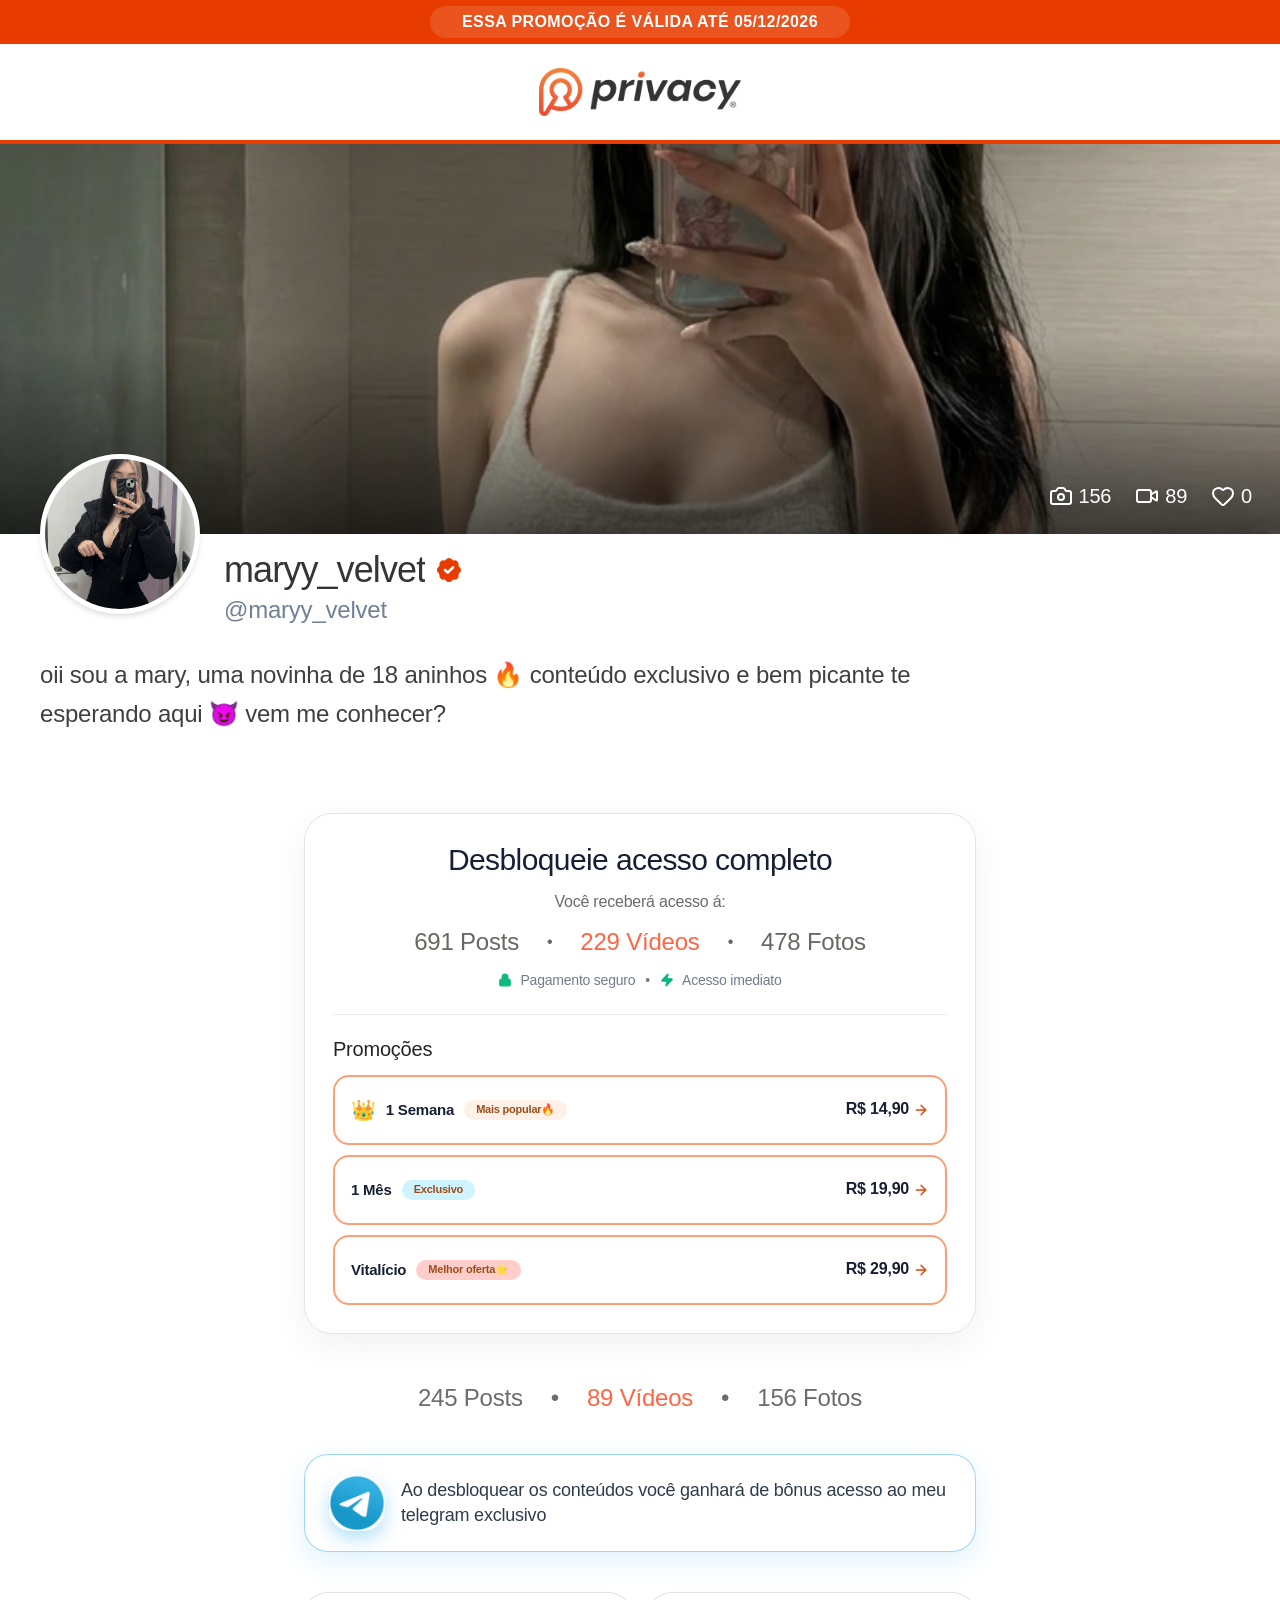
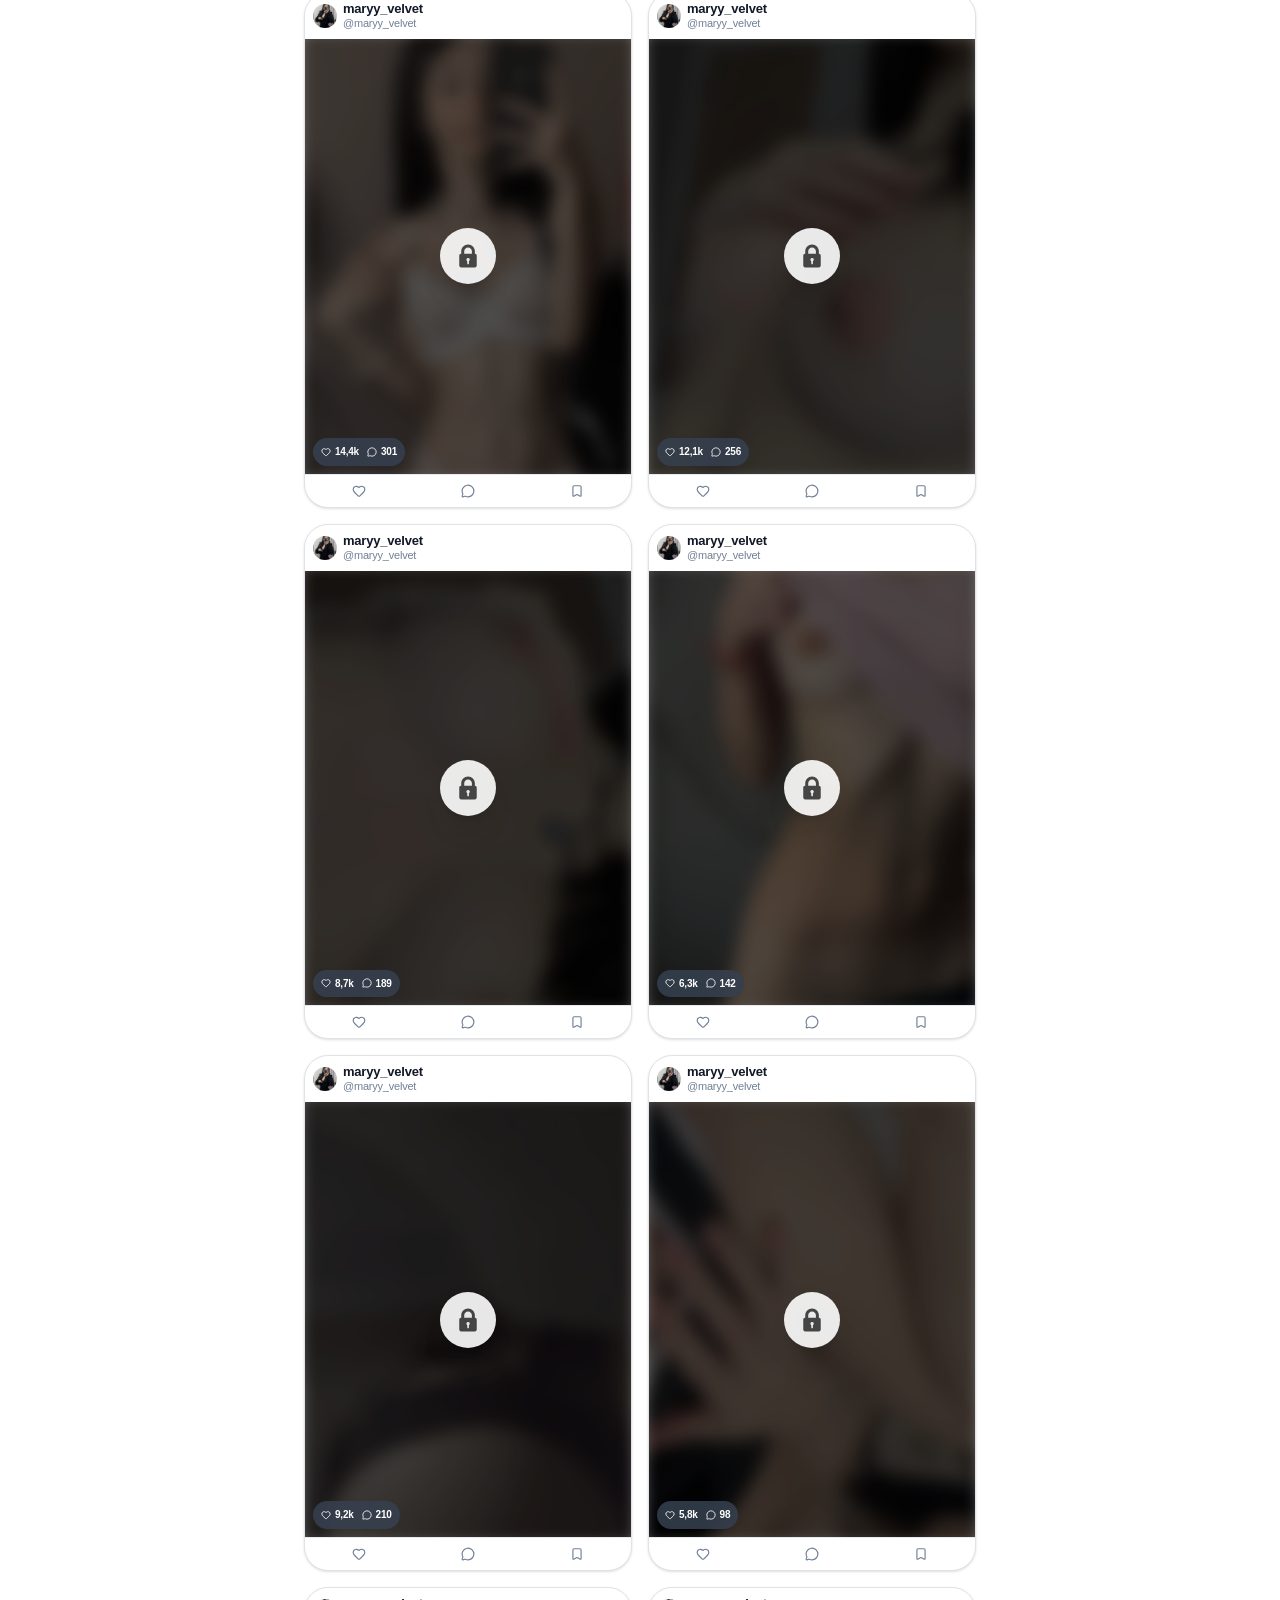
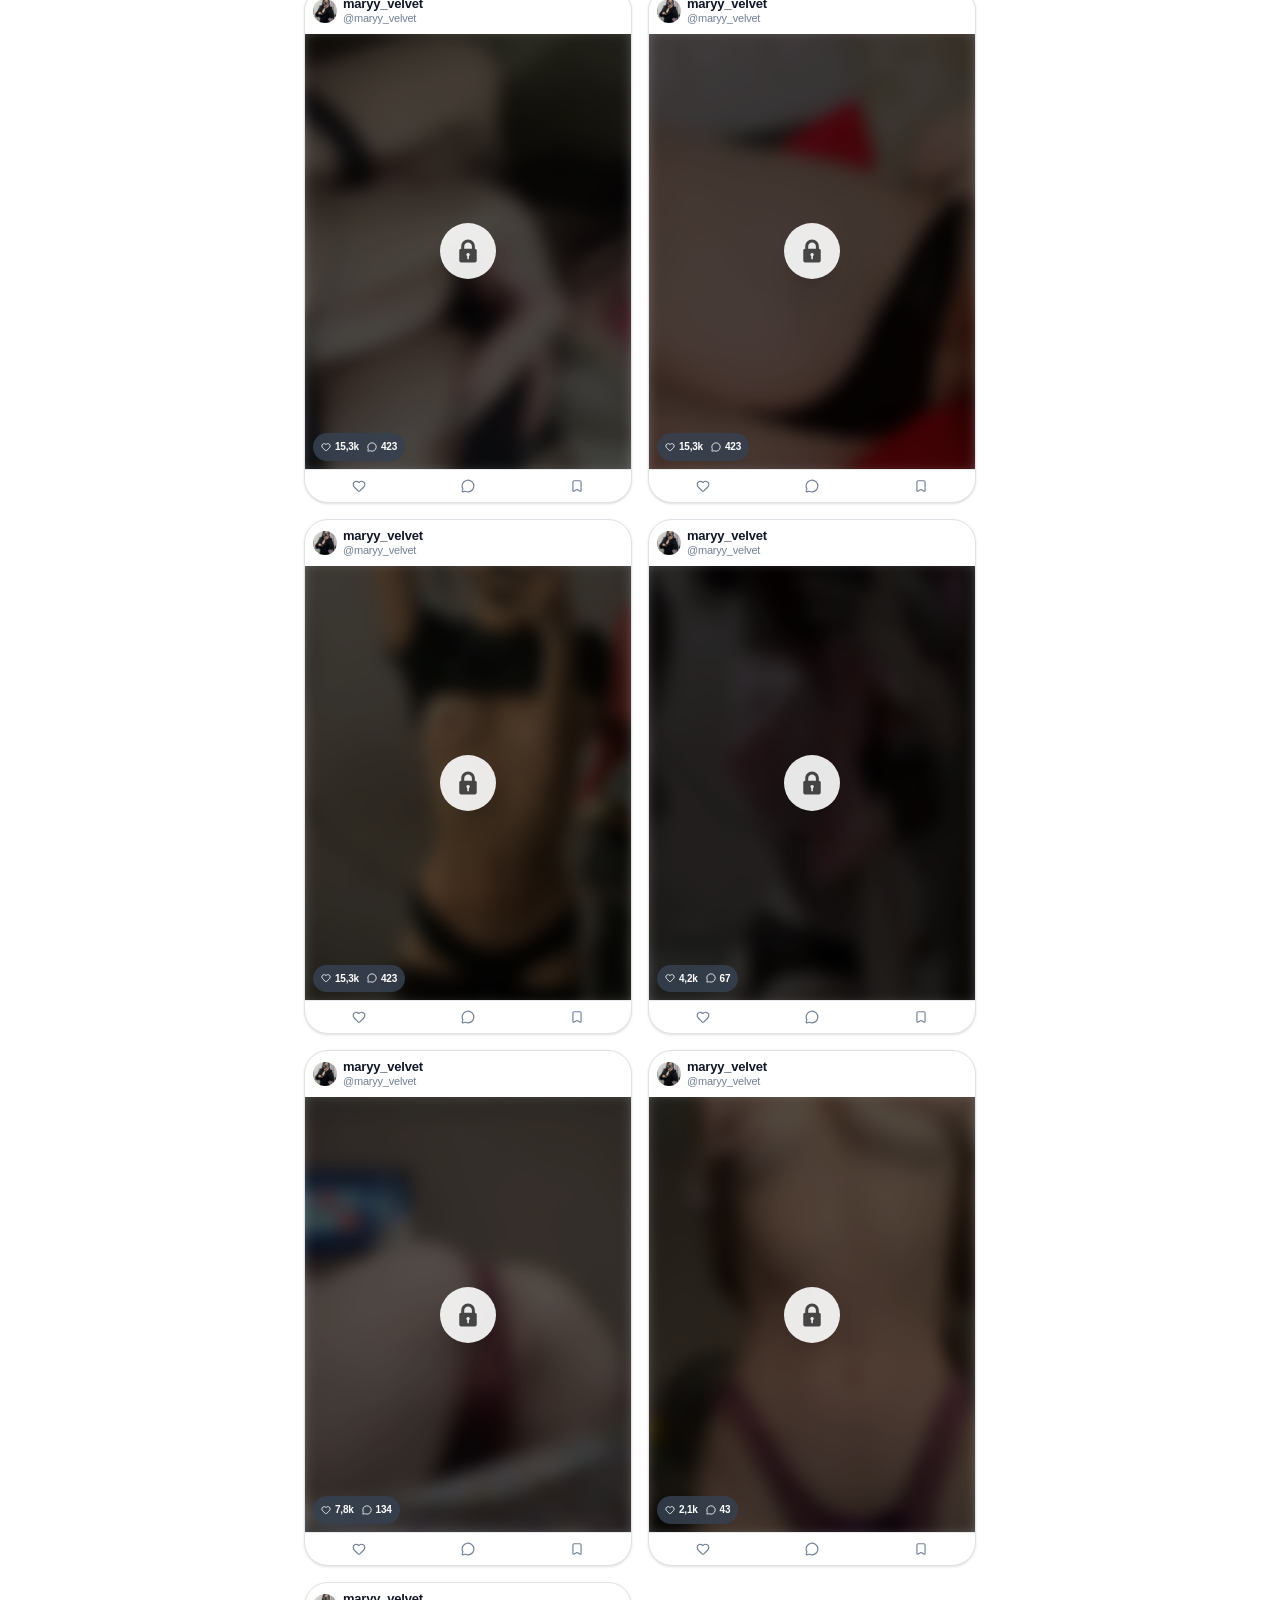
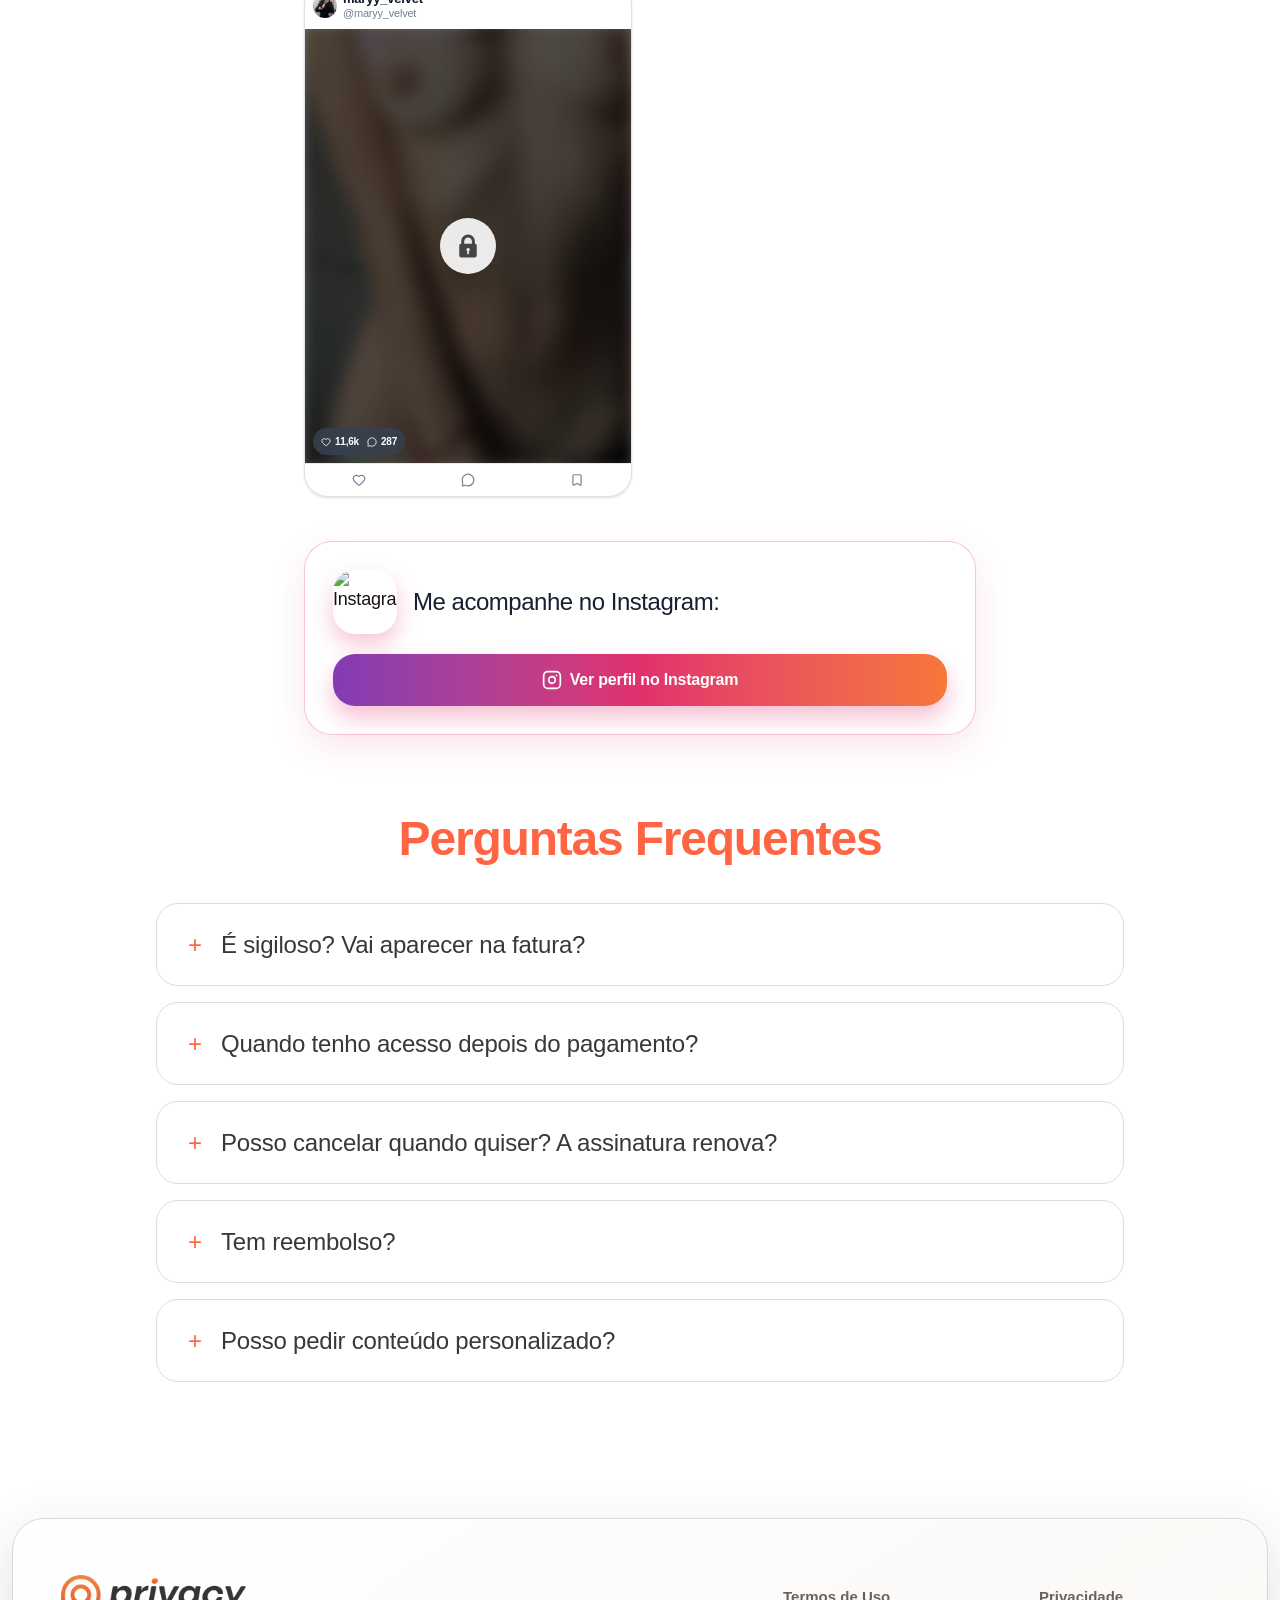
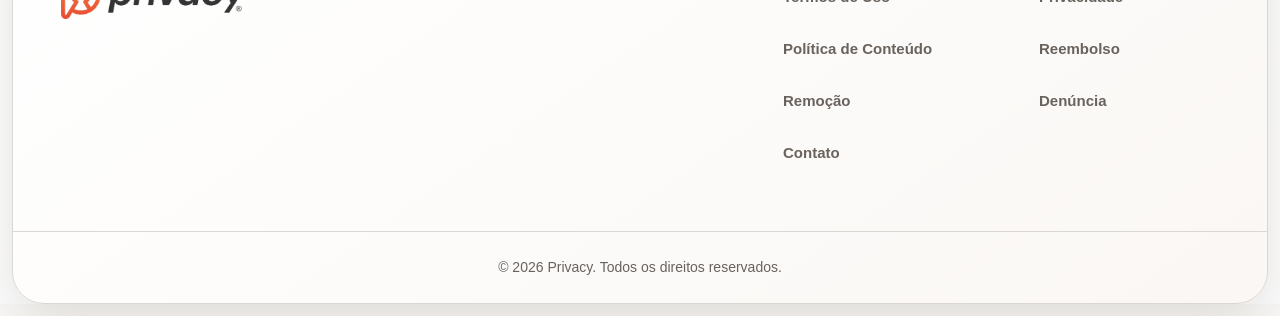
==== privacy.html @ b3665f89 "fix ga4" ====
<!doctype html>
<html lang="pt-BR">
  <head>
    <meta charset="utf-8" />
    <meta
      name="viewport"
      content="width=device-width, initial-scale=1, viewport-fit=cover"
    />
    <link rel="preload" as="image" href="images/famaflix-logo-Bs6A6sf0.png" />
    <link rel="preload" as="image" href="images/telegram-icon.png" />
    <link
      rel="preload"
      as="image"
      href="https://static.cdninstagram.com/rsrc.php/v4/yD/r/R0fBIMurK8v.png"
    />
    <link
      rel="stylesheet"
      href="css/styles-BTGLTqgG.css"
      data-precedence="default"
    />
    <title>maryy_velvet — Privacy</title>
    <meta name="twitter:title" content="Privacy" />
    <meta
      property="og:description"
      content="Compre uma única vez e tenha acesso completo à galeria dos seus criadores favoritos. Sem assinatura mensal."
    />
    <meta
      name="twitter:description"
      content="Compre uma única vez e tenha acesso completo à galeria dos seus criadores favoritos. Sem assinatura mensal."
    />
    <meta name="twitter:image" content="images/banner.png" />
    <meta name="twitter:card" content="summary_large_image" />
    <meta property="og:type" content="website" />
    <meta
      name="description"
      content="Olá, sou a Mary Velvet. 🔥 Conteúdo exclusivo e picante para você se divertir. Venha me conhecer! 😈"
    />
    <meta property="og:title" content="maryy_velvet — Privacy" />
    <meta property="og:image" content="images/banner.png" />
    <link rel="icon" type="image/png" href="images/favicon.png" />
    <link rel="apple-touch-icon" href="images/favicon.png" />
    <!-- Google tag (gtag.js) -->
    <script
      async
      src="https://www.googletagmanager.com/gtag/js?id=G-CZCEKMJJW8"
    ></script>
    <script>
      window.dataLayer = window.dataLayer || [];
      function gtag() {
        dataLayer.push(arguments);
      }
      gtag("js", new Date());

      gtag("config", "G-CZCEKMJJW8");
    </script>
    <script>
      !(function (f, b, e, v, n, t, s) {
        if (f.fbq) return;
        n = f.fbq = function () {
          n.callMethod
            ? n.callMethod.apply(n, arguments)
            : n.queue.push(arguments);
        };
        if (!f._fbq) f._fbq = n;
        n.push = n;
        n.loaded = !0;
        n.version = "2.0";
        n.queue = [];
        t = b.createElement(e);
        t.async = !0;
        t.src = v;
        s = b.getElementsByTagName(e)[0];
        s.parentNode.insertBefore(t, s);
      })(
        window,
        document,
        "script",
        "https://connect.facebook.net/en_US/fbevents.js",
      );
      fbq("init", "1363457548679560");
      fbq("track", "PageView");
    </script>
    <noscript
      ><img
        height="1"
        width="1"
        style="display: none"
        src="https://www.facebook.com/tr?id=1363457548679560&ev=PageView&noscript=1"
    /></noscript>

    <style>
      /* ===== BORRA VÍDEOS E IMAGENS ===== */
      .group video,
      .group img {
        filter: blur(8px) brightness(0.4) !important;
        -webkit-filter: blur(8px) brightness(0.4) !important;
        transition: filter 0.5s ease;
        transform: scale(1.05);
      }

      /* ===== CONTEÚDO LIBERADO (SEM BLUR) ===== */
      .group.conteudo-liberado video,
      .group.conteudo-liberado img {
        filter: blur(0px) brightness(1) !important;
        -webkit-filter: blur(0px) brightness(1) !important;
        transform: scale(1);
      }

      .group .grid.h-12.w-12 img,
      .group .grid.h-12.w-12 svg {
        filter: none !important;
        -webkit-filter: none !important;
        transform: none !important;
      }

      .group .pointer-events-none.absolute.inset-0.z-10 {
        background: rgba(0, 0, 0, 0.2) !important;
      }

      .group.conteudo-liberado .pointer-events-none.absolute.inset-0.z-10 {
        display: none !important;
      }

      .group .absolute.bottom-2.left-2.z-20 {
        z-index: 20 !important;
      }

      .group:hover video,
      .group:hover img {
        filter: blur(8px) brightness(0.3) !important;
        -webkit-filter: blur(8px) brightness(0.3) !important;
      }

      .group.conteudo-liberado:hover video,
      .group.conteudo-liberado:hover img {
        filter: blur(0px) brightness(1) !important;
        -webkit-filter: blur(0px) brightness(1) !important;
      }

      /* ===== MODAL DE COMPRA ===== */
      .modal-compra {
        display: none;
        position: fixed;
        inset: 0;
        z-index: 99999;
        background: rgba(0, 0, 0, 0.7);
        backdrop-filter: blur(8px);
        padding: 20px;
        align-items: center;
        justify-content: center;
        animation: fadeInModal 0.3s ease;
      }

      .modal-compra.active {
        display: flex;
      }

      .modal-compra-content {
        background: white;
        border-radius: 24px;
        max-width: 440px;
        width: 100%;
        max-height: 90vh;
        overflow-y: auto;
        padding: 32px 28px 28px;
        animation: slideUpModal 0.4s ease;
        position: relative;
        box-shadow: 0 30px 80px rgba(0, 0, 0, 0.3);
      }

      @keyframes fadeInModal {
        from {
          opacity: 0;
        }
        to {
          opacity: 1;
        }
      }

      @keyframes slideUpModal {
        from {
          opacity: 0;
          transform: translateY(30px) scale(0.95);
        }
        to {
          opacity: 1;
          transform: translateY(0) scale(1);
        }
      }

      .modal-compra-close {
        position: absolute;
        top: 12px;
        right: 12px;
        width: 36px;
        height: 36px;
        border-radius: 50%;
        border: none;
        background: #f3f4f6;
        font-size: 20px;
        cursor: pointer;
        transition: 0.2s;
        display: flex;
        align-items: center;
        justify-content: center;
        color: #4b5563;
      }

      .modal-compra-close:hover {
        background: #e5e7eb;
        transform: rotate(90deg);
      }

      .modal-compra-avatar {
        width: 64px;
        height: 64px;
        border-radius: 50%;
        object-fit: cover;
        margin: 0 auto 12px;
        display: block;
        border: 3px solid #ff6542;
        box-shadow: 0 8px 24px rgba(255, 101, 66, 0.25);
      }

      .modal-compra-title {
        text-align: center;
        font-size: 22px;
        font-weight: 700;
        color: #1a1a1a;
        margin-bottom: 4px;
      }

      .modal-compra-sub {
        text-align: center;
        color: #6b7280;
        font-size: 14px;
        margin-bottom: 16px;
      }

      .modal-compra-price-box {
        background: #f8f9fa;
        border-radius: 12px;
        padding: 16px;
        margin-bottom: 16px;
        text-align: center;
      }

      .modal-compra-price-box .price {
        font-size: 32px;
        font-weight: 800;
        color: #ff6542;
      }

      .modal-compra-price-box .label {
        font-size: 13px;
        color: #666;
        display: block;
        margin-top: 2px;
      }

      .modal-compra-plans {
        display: flex;
        flex-direction: column;
        gap: 10px;
        margin: 12px 0 16px;
      }

      .modal-compra-plan {
        display: flex;
        justify-content: space-between;
        align-items: center;
        padding: 14px 16px;
        background: white;
        border: 2px solid #e8e8e8;
        border-radius: 14px;
        cursor: pointer;
        transition: all 0.2s;
        font-family: inherit;
        width: 100%;
        text-align: left;
      }

      .modal-compra-plan:hover {
        border-color: #ff6542;
        background: #fff8f5;
        transform: scale(1.01);
      }

      /* ===== CORREÇÃO DAS OPÇÕES DE PAGAMENTO ===== */
      .modal-compra-plans {
        display: flex;
        flex-direction: column;
        gap: 10px;
        margin: 12px 0 16px;
      }

      .modal-compra-plan {
        display: flex;
        justify-content: space-between;
        align-items: center;
        padding: 14px 16px;
        background: white;
        border: 2px solid #e8e8e8;
        border-radius: 14px;
        cursor: pointer;
        transition: all 0.2s;
        font-family: inherit;
        width: 100%;
        text-align: left;
        flex-wrap: wrap;
        gap: 8px;
      }

      .modal-compra-plan:hover {
        border-color: #ff6542;
        background: #fff8f5;
        transform: scale(1.01);
      }

      .modal-compra-plan .plan-left {
        display: flex;
        align-items: center;
        gap: 10px;
        flex: 1;
        min-width: 0;
      }

      .modal-compra-plan .plan-icon {
        font-size: 20px;
        flex-shrink: 0;
      }

      .modal-compra-plan .plan-name {
        font-weight: 600;
        font-size: 15px;
        color: #1a1a1a;
        display: flex;
        align-items: center;
        flex-wrap: wrap;
        gap: 4px;
      }

      .modal-compra-plan .plan-desc {
        font-size: 12px;
        color: #888;
        display: block;
      }

      .modal-compra-plan .plan-price {
        font-weight: 700;
        color: #ff6542;
        font-size: 16px;
        flex-shrink: 0;
        white-space: nowrap;
      }

      .modal-compra-plan.popular {
        border-color: #ff6542;
        background: #fff8f5;
      }

      .modal-compra-plan .popular-tag {
        font-size: 10px;
        background: #ff6542;
        color: white;
        padding: 2px 10px;
        border-radius: 12px;
        font-weight: 700;
        margin-left: 6px;
        white-space: nowrap;
      }

      /* ===== CORREÇÃO PARA TELAS MUITO PEQUENAS ===== */
      @media (max-width: 380px) {
        .modal-compra-plan {
          padding: 12px 12px;
          flex-direction: column;
          align-items: stretch;
          gap: 6px;
        }

        .modal-compra-plan .plan-left {
          width: 100%;
        }

        .modal-compra-plan .plan-price {
          text-align: right;
          width: 100%;
          padding-top: 4px;
          border-top: 1px solid #f0f0f0;
        }

        .modal-compra-plan .plan-name {
          font-size: 14px;
        }

        .modal-compra-plan .plan-desc {
          font-size: 11px;
        }

        .modal-compra-plan .popular-tag {
          font-size: 9px;
          padding: 1px 8px;
        }
      }

      /* ===== CORREÇÃO PARA O MODAL EM TELAS PEQUENAS ===== */
      @media (max-width: 480px) {
        .modal-compra-content {
          padding: 24px 16px 20px;
          max-width: 100%;
          margin: 10px;
          border-radius: 20px;
        }

        .modal-compra-plans {
          gap: 8px;
        }

        .modal-compra-plan {
          padding: 12px 14px;
        }

        .modal-compra-plan .plan-icon {
          font-size: 18px;
        }

        .modal-compra-plan .plan-name {
          font-size: 14px;
        }

        .modal-compra-plan .plan-price {
          font-size: 14px;
        }

        .modal-compra-title {
          font-size: 20px;
        }

        .modal-compra-btn {
          font-size: 16px;
          padding: 14px;
        }
      }

      /* ===== AJUSTE PARA OS DADOS DO CLIENTE EM TELAS PEQUENAS ===== */
      @media (max-width: 480px) {
        #inputNome,
        #inputCPF,
        #inputEmail,
        #inputTelefone {
          font-size: 13px !important;
          padding: 10px !important;
        }
      }
      /* ===== CORREÇÃO DAS PROMOÇÕES ===== */
      #offer-section .grid.gap-2,
      section[data-offer-layout="unified-v2"] .grid.gap-2 {
        display: flex;
        flex-direction: column;
        gap: 10px;
      }

      #offer-section button,
      section[data-offer-layout="unified-v2"] button {
        display: flex;
        min-height: 70px;
        align-items: center;
        justify-content: space-between;
        border-radius: 16px;
        border: 2px solid #ff9e76;
        background: white;
        padding: 12px 16px;
        text-align: left;
        transition: all 0.2s;
        width: 100%;
        font-family: inherit;
        cursor: pointer;
        flex-wrap: wrap;
        gap: 8px;
      }

      #offer-section button:hover,
      section[data-offer-layout="unified-v2"] button:hover {
        border-color: #ff6542;
        transform: scale(1.01);
      }

      #offer-section button .promo-left,
      section[data-offer-layout="unified-v2"] button .promo-left {
        display: flex;
        align-items: center;
        gap: 10px;
        flex: 1;
        min-width: 0;
        flex-wrap: wrap;
      }

      #offer-section button .promo-icon,
      section[data-offer-layout="unified-v2"] button .promo-icon {
        font-size: 20px;
        flex-shrink: 0;
      }

      #offer-section button .promo-name,
      section[data-offer-layout="unified-v2"] button .promo-name {
        font-weight: 600;
        font-size: 15px;
        color: #172033;
        flex-shrink: 0;
      }

      #offer-section button .promo-tag,
      section[data-offer-layout="unified-v2"] button .promo-tag {
        display: inline-block;
        padding: 2px 12px;
        border-radius: 20px;
        font-size: 11px;
        font-weight: 600;
        white-space: nowrap;
      }

      #offer-section button .promo-price,
      section[data-offer-layout="unified-v2"] button .promo-price {
        font-weight: 700;
        color: #172033;
        font-size: 16px;
        flex-shrink: 0;
        white-space: nowrap;
        display: flex;
        align-items: center;
        gap: 4px;
      }

      #offer-section button .promo-price svg,
      section[data-offer-layout="unified-v2"] button .promo-price svg {
        width: 16px;
        height: 16px;
        flex-shrink: 0;
      }

      /* ===== CORREÇÃO PARA TELAS PEQUENAS (PROMOÇÕES) ===== */
      @media (max-width: 480px) {
        #offer-section button,
        section[data-offer-layout="unified-v2"] button {
          padding: 12px 14px;
          min-height: 64px;
          flex-direction: column;
          align-items: stretch;
          gap: 6px;
        }

        #offer-section button .promo-left,
        section[data-offer-layout="unified-v2"] button .promo-left {
          width: 100%;
          justify-content: flex-start;
        }

        #offer-section button .promo-price,
        section[data-offer-layout="unified-v2"] button .promo-price {
          width: 100%;
          justify-content: flex-end;
          padding-top: 6px;
          border-top: 1px solid #f0f0f0;
          font-size: 15px;
        }

        #offer-section button .promo-tag,
        section[data-offer-layout="unified-v2"] button .promo-tag {
          font-size: 10px;
          padding: 1px 10px;
        }

        #offer-section button .promo-name,
        section[data-offer-layout="unified-v2"] button .promo-name {
          font-size: 14px;
        }
      }

      /* ===== CORREÇÃO PARA TELAS MUITO PEQUENAS (PROMOÇÕES) ===== */
      @media (max-width: 360px) {
        #offer-section button .promo-left,
        section[data-offer-layout="unified-v2"] button .promo-left {
          flex-wrap: wrap;
          gap: 4px;
        }

        #offer-section button .promo-tag,
        section[data-offer-layout="unified-v2"] button .promo-tag {
          font-size: 9px;
          padding: 1px 8px;
          white-space: normal;
          max-width: 100%;
        }
      }
      /* ===== AJUSTE PARA O TIMER EM TELAS PEQUENAS ===== */
      @media (max-width: 480px) {
        #timerPix {
          font-size: 20px !important;
        }

        #qrCodePix {
          width: 160px !important;
          height: 160px !important;
        }

        .modal-acesso-link a {
          font-size: 14px !important;
          padding: 10px 16px !important;
          display: block;
          width: 100%;
          box-sizing: border-box;
        }
      }
      .modal-compra-plan .plan-left {
        display: flex;
        align-items: center;
        gap: 10px;
      }

      .modal-compra-plan .plan-icon {
        font-size: 20px;
      }

      .modal-compra-plan .plan-name {
        font-weight: 600;
        font-size: 15px;
        color: #1a1a1a;
      }

      .modal-compra-plan .plan-desc {
        font-size: 12px;
        color: #888;
      }

      .modal-compra-plan .plan-price {
        font-weight: 700;
        color: #ff6542;
        font-size: 16px;
      }

      .modal-compra-plan.popular {
        border-color: #ff6542;
        background: #fff8f5;
      }

      .modal-compra-plan .popular-tag {
        font-size: 10px;
        background: #ff6542;
        color: white;
        padding: 2px 10px;
        border-radius: 12px;
        font-weight: 700;
        margin-left: 6px;
      }

      .modal-compra-payment {
        text-align: center;
        font-size: 13px;
        color: #888;
        margin: 8px 0;
      }

      .modal-compra-payment span {
        margin: 0 6px;
      }

      .modal-compra-btn {
        width: 100%;
        padding: 16px;
        background: linear-gradient(135deg, #ff6542, #ff4d1a);
        color: white;
        border: none;
        border-radius: 12px;
        font-size: 18px;
        font-weight: 700;
        cursor: pointer;
        transition: 0.3s;
        box-shadow: 0 12px 30px rgba(255, 101, 66, 0.35);
        font-family: inherit;
      }

      .modal-compra-btn:hover {
        transform: scale(1.02);
        box-shadow: 0 16px 40px rgba(255, 101, 66, 0.45);
      }

      .modal-compra-btn:disabled {
        opacity: 0.7;
        cursor: not-allowed;
        transform: none !important;
      }

      .modal-compra-security {
        text-align: center;
        font-size: 12px;
        color: #999;
        margin-top: 14px;
      }

      /* ===== TOAST ===== */
      .toast-container {
        position: fixed;
        bottom: 30px;
        left: 50%;
        transform: translateX(-50%);
        z-index: 999999;
        display: flex;
        flex-direction: column;
        align-items: center;
        gap: 10px;
        pointer-events: none;
        width: 100%;
        max-width: 400px;
        padding: 0 20px;
      }

      .toast {
        pointer-events: auto;
        padding: 14px 24px;
        border-radius: 14px;
        color: white;
        font-weight: 600;
        font-size: 15px;
        box-shadow: 0 12px 40px rgba(0, 0, 0, 0.25);
        animation: slideUpToast 0.4s ease;
        width: 100%;
        text-align: center;
        backdrop-filter: blur(4px);
        border: 1px solid rgba(255, 255, 255, 0.1);
      }

      .toast-success {
        background: linear-gradient(135deg, #22c55e, #16a34a);
      }

      .toast-error {
        background: linear-gradient(135deg, #ef4444, #dc2626);
      }

      .toast-info {
        background: linear-gradient(135deg, #3b82f6, #2563eb);
      }

      .toast-warning {
        background: linear-gradient(135deg, #f59e0b, #d97706);
      }

      @keyframes slideUpToast {
        from {
          opacity: 0;
          transform: translateY(30px) scale(0.9);
        }
        to {
          opacity: 1;
          transform: translateY(0) scale(1);
        }
      }

      .toast-hidden {
        animation: slideDownToast 0.3s ease forwards;
      }

      @keyframes slideDownToast {
        to {
          opacity: 0;
          transform: translateY(-20px) scale(0.9);
        }
      }

      /* ===== LINK DE ACESSO APÓS PAGAMENTO ===== */
      .modal-acesso-link {
        display: none;
        background: #f0fdf4;
        border: 2px solid #22c55e;
        border-radius: 14px;
        padding: 16px;
        margin: 12px 0;
        text-align: center;
      }

      .modal-acesso-link.visible {
        display: block;
        animation: slideUpModal 0.4s ease;
      }

      .modal-acesso-link a {
        display: inline-block;
        background: #22c55e;
        color: white;
        padding: 12px 24px;
        border-radius: 10px;
        text-decoration: none;
        font-weight: 700;
        font-size: 16px;
        transition: 0.3s;
        margin-top: 8px;
      }

      .modal-acesso-link a:hover {
        transform: scale(1.05);
        box-shadow: 0 8px 24px rgba(34, 197, 94, 0.4);
      }

      .modal-acesso-link .check {
        font-size: 32px;
        display: block;
        margin-bottom: 4px;
      }

      /* ===== CURSOR CLICÁVEL NAS IMAGENS ===== */
      .group {
        cursor: pointer;
      }

      /* ===== BOTÃO TELEGRAM APÓS COMPRA ===== */
      .btn-telegram {
        display: none;
        width: 100%;
        max-width: 400px;
        margin: 20px auto;
        padding: 16px 24px;
        background: linear-gradient(135deg, #0088cc, #005f8a);
        color: white;
        border: none;
        border-radius: 16px;
        font-size: 18px;
        font-weight: 700;
        cursor: pointer;
        transition: all 0.3s;
        box-shadow: 0 12px 30px rgba(0, 136, 204, 0.35);
        font-family: inherit;
        text-decoration: none;
        text-align: center;
      }

      .btn-telegram:hover {
        transform: translateY(-2px);
        box-shadow: 0 16px 40px rgba(0, 136, 204, 0.45);
      }

      .btn-telegram.visible {
        display: block;
      }

      .btn-telegram svg {
        width: 24px;
        height: 24px;
        vertical-align: middle;
        margin-right: 10px;
        fill: white;
      }

      .btn-container-telegram {
        display: flex;
        justify-content: center;
        padding: 10px 0;
      }
    </style>
  </head>

  <body>
    <!-- ==================== HEADER ==================== -->
    <div class="bg-white min-h-screen pt-[118px] text-foreground md:pt-[144px]">
      <header
        class="fixed inset-x-0 top-0 z-50 bg-white shadow-[0_8px_30px_rgba(63,43,30,0.08)]"
      >
        <div
          class="flex h-10 items-center justify-center bg-primary px-4 text-center text-white sm:h-11"
        >
          <span
            class="rounded-full bg-white/12 px-5 py-1 text-xs font-black uppercase tracking-wide sm:px-8 sm:text-base"
          >
            Essa promoção é válida até <span id="dataPromocao"></span>
          </span>
        </div>
        <div
          class="relative mx-auto grid h-[74px] max-w-[90rem] items-center gap-2 px-3 sm:px-5 md:h-24 md:px-8 grid-cols-1"
        >
          <a
            aria-label="Ir para a página inicial"
            href="/"
            class="mx-auto flex items-center"
            ><img
              src="images/famaflix-logo-Bs6A6sf0.png"
              alt="Privacy"
              class="block w-auto max-w-full object-contain h-9 sm:h-11 md:h-12"
          /></a>
        </div>
        <div class="h-1 bg-primary"></div>
      </header>

      <!-- ==================== MAIN ==================== -->
      <main class="public-content relative w-full">
        <div class="model-profile-page w-full bg-white">
          <header class="overflow-hidden bg-white">
            <div
              class="relative aspect-[16/7] min-h-[210px] max-h-[390px] w-full overflow-hidden bg-[#f0f0f0]"
            >
              <img
                src="images/banner.png"
                alt="Banner de maryy_velvet"
                loading="eager"
                decoding="async"
                fetchpriority="high"
                class="absolute inset-0 h-full w-full object-cover object-center"
                onerror="
                  this.src =
                    'data:image/svg+xml,%3Csvg xmlns=%22http://www.w3.org/2000/svg%22 width=%22800%22 height=%22350%22%3E%3Crect width=%22800%22 height=%22350%22 fill=%22%23f3f4f6%22/%3E%3Ctext x=%22400%22 y=%22180%22 text-anchor=%22middle%22 font-size=%2224%22 fill=%22%239ca3af%22%3EBanner%3C/text%3E%3C/svg%3E'
                "
              />
              <div
                class="absolute inset-x-0 bottom-0 h-1/2 bg-gradient-to-t from-black/65 to-transparent"
              ></div>
              <div
                class="absolute bottom-4 right-4 flex items-center gap-4 text-sm font-normal text-white drop-shadow-md sm:bottom-6 sm:right-7 sm:gap-6 sm:text-xl"
              >
                <span class="inline-flex items-center gap-1.5">
                  <svg
                    xmlns="http://www.w3.org/2000/svg"
                    width="24"
                    height="24"
                    viewBox="0 0 24 24"
                    fill="none"
                    stroke="currentColor"
                    stroke-width="2"
                    stroke-linecap="round"
                    stroke-linejoin="round"
                    class="lucide lucide-camera h-5 w-5 sm:h-6 sm:w-6"
                  >
                    <path
                      d="M13.997 4a2 2 0 0 1 1.76 1.05l.486.9A2 2 0 0 0 18.003 7H20a2 2 0 0 1 2 2v9a2 2 0 0 1-2 2H4a2 2 0 0 1-2-2V9a2 2 0 0 1 2-2h1.997a2 2 0 0 0 1.759-1.048l.489-.904A2 2 0 0 1 10.004 4z"
                    />
                    <circle cx="12" cy="13" r="3" />
                  </svg>
                  156
                </span>
                <span class="inline-flex items-center gap-1.5">
                  <svg
                    xmlns="http://www.w3.org/2000/svg"
                    width="24"
                    height="24"
                    viewBox="0 0 24 24"
                    fill="none"
                    stroke="currentColor"
                    stroke-width="2"
                    stroke-linecap="round"
                    stroke-linejoin="round"
                    class="lucide lucide-video h-5 w-5 sm:h-6 sm:w-6"
                  >
                    <path
                      d="m16 13 5.223 3.482a.5.5 0 0 0 .777-.416V7.87a.5.5 0 0 0-.752-.432L16 10.5"
                    />
                    <rect x="2" y="6" width="14" height="12" rx="2" />
                  </svg>
                  89
                </span>
                <span class="inline-flex items-center gap-1.5">
                  <svg
                    xmlns="http://www.w3.org/2000/svg"
                    width="24"
                    height="24"
                    viewBox="0 0 24 24"
                    fill="none"
                    stroke="currentColor"
                    stroke-width="2"
                    stroke-linecap="round"
                    stroke-linejoin="round"
                    class="lucide lucide-heart h-5 w-5 sm:h-6 sm:w-6"
                  >
                    <path
                      d="M2 9.5a5.5 5.5 0 0 1 9.591-3.676.56.56 0 0 0 .818 0A5.49 5.49 0 0 1 22 9.5c0 2.29-1.5 4-3 5.5l-5.492 5.313a2 2 0 0 1-3 .019L5 15c-1.5-1.5-3-3.2-3-5.5"
                    />
                  </svg>
                  0
                </span>
              </div>
            </div>

            <div class="relative z-10 px-5 pb-7 sm:px-10 sm:pb-10">
              <div class="-mt-14 flex items-start gap-4 sm:-mt-20 sm:gap-6">
                <span
                  class="relative h-28 w-28 shrink-0 overflow-hidden rounded-full border-[5px] border-white bg-white shadow-md sm:h-40 sm:w-40"
                >
                  <img
                    src="images/perfil.png"
                    alt="Foto de perfil de maryy_velvet"
                    loading="eager"
                    decoding="async"
                    fetchpriority="high"
                    class="absolute inset-0 h-full w-full object-cover"
                    onerror="
                      this.src =
                        'data:image/svg+xml,%3Csvg xmlns=%22http://www.w3.org/2000/svg%22 width=%22200%22 height=%22200%22%3E%3Crect width=%22200%22 height=%22200%22 fill=%22%23f3f4f6%22/%3E%3Ctext x=%22100%22 y=%22120%22 text-anchor=%22middle%22 font-size=%2280%22 fill=%22%239ca3af%22%3E👤%3C/text%3E%3C/svg%3E'
                    "
                  />
                </span>
                <div class="min-w-0 pt-16 sm:pt-24">
                  <h1
                    class="flex min-w-0 items-center gap-2 text-2xl font-medium tracking-[-0.025em] text-[#353535] sm:text-4xl"
                  >
                    <span class="truncate">maryy_velvet</span>
                    <svg
                      xmlns="http://www.w3.org/2000/svg"
                      width="24"
                      height="24"
                      viewBox="0 0 24 24"
                      fill="currentColor"
                      stroke="white"
                      stroke-width="2"
                      stroke-linecap="round"
                      stroke-linejoin="round"
                      class="lucide lucide-badge-check h-6 w-6 shrink-0 text-primary sm:h-8 sm:w-8"
                      aria-label="Perfil verificado"
                    >
                      <path
                        d="M3.85 8.62a4 4 0 0 1 4.78-4.77 4 4 0 0 1 6.74 0 4 4 0 0 1 4.78 4.78 4 4 0 0 1 0 6.74 4 4 0 0 1-4.77 4.78 4 4 0 0 1-6.75 0 4 4 0 0 1-4.78-4.77 4 4 0 0 1 0-6.76Z"
                      />
                      <path d="m9 12 2 2 4-4" />
                    </svg>
                  </h1>
                  <a
                    href="/maryy_velvet"
                    class="mt-1 inline-flex text-lg font-normal text-[#718096] transition hover:text-primary sm:text-2xl"
                    >@maryy_velvet</a
                  >
                </div>
              </div>
              <p
                class="mt-5 max-w-4xl text-lg font-normal leading-relaxed text-[#404040] sm:mt-7 sm:text-2xl"
              >
                oii sou a mary, uma novinha de 18 aninhos 🔥 conteúdo exclusivo
                e bem picante te esperando aqui 😈 vem me conhecer?
              </p>
            </div>
          </header>
          <section
            data-offer-layout="unified-v2"
            class="mx-auto mb-10 max-w-2xl rounded-[1.75rem] border border-[#e4e4e4] bg-white p-5 shadow-[0_12px_34px_rgba(35,35,35,0.06)] sm:p-7 mt-10"
          >
            <header class="text-center">
              <h2
                class="text-2xl font-medium tracking-[-0.02em] text-[#172033] sm:text-3xl"
              >
                Desbloqueie acesso completo
              </h2>
              <p class="mt-3 text-sm font-normal text-[#6b6b6b] sm:text-base">
                Você receberá acesso á:
              </p>
              <div
                class="flex flex-wrap items-center justify-center gap-x-5 gap-y-2 text-lg font-normal leading-none text-[#6a6661] sm:gap-x-7 sm:text-2xl mt-4"
              >
                <span>691 Posts</span
                ><span class="text-base text-[#6a6661]" aria-hidden="true"
                  >•</span
                ><span class="text-[#ff6542]">229 Vídeos</span
                ><span class="text-base text-[#6a6661]" aria-hidden="true"
                  >•</span
                ><span>478 Fotos</span>
              </div>
            </header>

            <div
              class="mt-4 flex flex-wrap items-center justify-center gap-x-2.5 gap-y-2 text-xs font-normal text-[#737b8b] sm:text-sm"
            >
              <span class="inline-flex items-center gap-2"
                ><svg
                  xmlns="http://www.w3.org/2000/svg"
                  width="24"
                  height="24"
                  viewBox="0 0 24 24"
                  fill="currentColor"
                  stroke="currentColor"
                  stroke-width="2"
                  stroke-linecap="round"
                  stroke-linejoin="round"
                  class="lucide lucide-lock h-3.5 w-3.5 text-[#0bb981]"
                  aria-hidden="true"
                >
                  <rect
                    width="18"
                    height="11"
                    x="3"
                    y="11"
                    rx="2"
                    ry="2"
                  ></rect>
                  <path d="M7 11V7a5 5 0 0 1 10 0v4"></path></svg
                >Pagamento seguro</span
              ><span aria-hidden="true">•</span
              ><span class="inline-flex items-center gap-2"
                ><svg
                  xmlns="http://www.w3.org/2000/svg"
                  width="24"
                  height="24"
                  viewBox="0 0 24 24"
                  fill="currentColor"
                  stroke="currentColor"
                  stroke-width="2"
                  stroke-linecap="round"
                  stroke-linejoin="round"
                  class="lucide lucide-zap h-3.5 w-3.5 text-[#0bb981]"
                  aria-hidden="true"
                >
                  <path
                    d="M4 14a1 1 0 0 1-.78-1.63l9.9-10.2a.5.5 0 0 1 .86.46l-1.92 6.02A1 1 0 0 0 13 10h7a1 1 0 0 1 .78 1.63l-9.9 10.2a.5.5 0 0 1-.86-.46l1.92-6.02A1 1 0 0 0 11 14z"
                  ></path></svg
                >Acesso imediato</span
              >
            </div>
            <div class="mt-6 border-t border-[#ececec] pt-5">
              <p class="mb-3 text-xl font-medium text-[#252525]">Promoções</p>
              <div
                class="grid gap-2"
                style="display: flex; flex-direction: column; gap: 10px"
              >
                <button
                  type="button"
                  class="flex min-h-[70px] items-center justify-between rounded-2xl border-2 border-[#ff9e76] bg-white px-4 text-left transition hover:border-primary sm:px-6"
                  onclick="abrirModal()"
                  style="
                    display: flex;
                    flex-wrap: wrap;
                    gap: 8px;
                    padding: 12px 16px;
                    width: 100%;
                    align-items: center;
                    justify-content: space-between;
                    border-radius: 16px;
                    border: 2px solid #ff9e76;
                    background: white;
                    text-align: left;
                    cursor: pointer;
                    font-family: inherit;
                  "
                >
                  <span
                    class="flex min-w-0 items-center gap-3"
                    style="
                      display: flex;
                      align-items: center;
                      gap: 10px;
                      flex: 1;
                      flex-wrap: wrap;
                      min-width: 0;
                    "
                  >
                    <span
                      class="text-xl"
                      aria-hidden="true"
                      style="flex-shrink: 0"
                      >👑</span
                    >
                    <b
                      class="shrink-0 text-base font-medium text-[#172033] sm:text-lg"
                      style="
                        font-weight: 600;
                        font-size: 15px;
                        color: #172033;
                        flex-shrink: 0;
                      "
                      >1 Semana</b
                    >
                    <span
                      class="max-w-[150px] truncate rounded-full px-3 py-1 text-sm font-medium"
                      style="
                        display: inline-block;
                        padding: 2px 12px;
                        border-radius: 20px;
                        font-size: 11px;
                        font-weight: 600;
                        background-color: rgb(255, 240, 232);
                        color: rgb(156, 77, 24);
                        white-space: nowrap;
                      "
                      >Mais popular🔥</span
                    >
                  </span>
                  <span
                    class="inline-flex shrink-0 items-center gap-1 text-base font-semibold text-[#172033] sm:text-lg"
                    style="
                      font-weight: 700;
                      color: #172033;
                      font-size: 16px;
                      flex-shrink: 0;
                      display: flex;
                      align-items: center;
                      gap: 4px;
                      white-space: nowrap;
                    "
                  >
                    R$&nbsp;14,90
                    <svg
                      xmlns="http://www.w3.org/2000/svg"
                      width="24"
                      height="24"
                      viewBox="0 0 24 24"
                      fill="none"
                      stroke="currentColor"
                      stroke-width="2"
                      stroke-linecap="round"
                      stroke-linejoin="round"
                      class="lucide lucide-arrow-right h-4 w-4 text-primary"
                      aria-hidden="true"
                      style="width: 16px; height: 16px; flex-shrink: 0"
                    >
                      <path d="M5 12h14"></path>
                      <path d="m12 5 7 7-7 7"></path>
                    </svg>
                  </span>
                </button>

                <button
                  type="button"
                  class="flex min-h-[70px] items-center justify-between rounded-2xl border-2 border-[#ff9e76] bg-white px-4 text-left transition hover:border-primary sm:px-6"
                  onclick="abrirModal()"
                  style="
                    display: flex;
                    flex-wrap: wrap;
                    gap: 8px;
                    padding: 12px 16px;
                    width: 100%;
                    align-items: center;
                    justify-content: space-between;
                    border-radius: 16px;
                    border: 2px solid #ff9e76;
                    background: white;
                    text-align: left;
                    cursor: pointer;
                    font-family: inherit;
                  "
                >
                  <span
                    class="flex min-w-0 items-center gap-3"
                    style="
                      display: flex;
                      align-items: center;
                      gap: 10px;
                      flex: 1;
                      flex-wrap: wrap;
                      min-width: 0;
                    "
                  >
                    <b
                      class="shrink-0 text-base font-medium text-[#172033] sm:text-lg"
                      style="
                        font-weight: 600;
                        font-size: 15px;
                        color: #172033;
                        flex-shrink: 0;
                      "
                      >1 Mês</b
                    >
                    <span
                      class="max-w-[150px] truncate rounded-full px-3 py-1 text-sm font-medium"
                      style="
                        display: inline-block;
                        padding: 2px 12px;
                        border-radius: 20px;
                        font-size: 11px;
                        font-weight: 600;
                        background-color: rgb(208, 244, 255);
                        color: rgb(156, 77, 24);
                        white-space: nowrap;
                      "
                      >Exclusivo</span
                    >
                  </span>
                  <span
                    class="inline-flex shrink-0 items-center gap-1 text-base font-semibold text-[#172033] sm:text-lg"
                    style="
                      font-weight: 700;
                      color: #172033;
                      font-size: 16px;
                      flex-shrink: 0;
                      display: flex;
                      align-items: center;
                      gap: 4px;
                      white-space: nowrap;
                    "
                  >
                    R$&nbsp;19,90
                    <svg
                      xmlns="http://www.w3.org/2000/svg"
                      width="24"
                      height="24"
                      viewBox="0 0 24 24"
                      fill="none"
                      stroke="currentColor"
                      stroke-width="2"
                      stroke-linecap="round"
                      stroke-linejoin="round"
                      class="lucide lucide-arrow-right h-4 w-4 text-primary"
                      aria-hidden="true"
                      style="width: 16px; height: 16px; flex-shrink: 0"
                    >
                      <path d="M5 12h14"></path>
                      <path d="m12 5 7 7-7 7"></path>
                    </svg>
                  </span>
                </button>

                <button
                  type="button"
                  class="flex min-h-[70px] items-center justify-between rounded-2xl border-2 border-[#ff9e76] bg-white px-4 text-left transition hover:border-primary sm:px-6"
                  onclick="abrirModal()"
                  style="
                    display: flex;
                    flex-wrap: wrap;
                    gap: 8px;
                    padding: 12px 16px;
                    width: 100%;
                    align-items: center;
                    justify-content: space-between;
                    border-radius: 16px;
                    border: 2px solid #ff9e76;
                    background: white;
                    text-align: left;
                    cursor: pointer;
                    font-family: inherit;
                  "
                >
                  <span
                    class="flex min-w-0 items-center gap-3"
                    style="
                      display: flex;
                      align-items: center;
                      gap: 10px;
                      flex: 1;
                      flex-wrap: wrap;
                      min-width: 0;
                    "
                  >
                    <b
                      class="shrink-0 text-base font-medium text-[#172033] sm:text-lg"
                      style="
                        font-weight: 600;
                        font-size: 15px;
                        color: #172033;
                        flex-shrink: 0;
                      "
                      >Vitalício</b
                    >
                    <span
                      class="max-w-[150px] truncate rounded-full px-3 py-1 text-sm font-medium"
                      style="
                        display: inline-block;
                        padding: 2px 12px;
                        border-radius: 20px;
                        font-size: 11px;
                        font-weight: 600;
                        background-color: rgb(255, 206, 203);
                        color: rgb(156, 77, 24);
                        white-space: nowrap;
                      "
                      >Melhor oferta⭐️</span
                    >
                  </span>
                  <span
                    class="inline-flex shrink-0 items-center gap-1 text-base font-semibold text-[#172033] sm:text-lg"
                    style="
                      font-weight: 700;
                      color: #172033;
                      font-size: 16px;
                      flex-shrink: 0;
                      display: flex;
                      align-items: center;
                      gap: 4px;
                      white-space: nowrap;
                    "
                  >
                    R$&nbsp;29,90
                    <svg
                      xmlns="http://www.w3.org/2000/svg"
                      width="24"
                      height="24"
                      viewBox="0 0 24 24"
                      fill="none"
                      stroke="currentColor"
                      stroke-width="2"
                      stroke-linecap="round"
                      stroke-linejoin="round"
                      class="lucide lucide-arrow-right h-4 w-4 text-primary"
                      aria-hidden="true"
                      style="width: 16px; height: 16px; flex-shrink: 0"
                    >
                      <path d="M5 12h14"></path>
                      <path d="m12 5 7 7-7 7"></path>
                    </svg>
                  </span>
                </button>
              </div>
            </div>
          </section>
          <section class="mx-auto mt-8 max-w-5xl px-4 sm:mt-12 sm:px-7">
            <div
              class="mb-8 flex flex-wrap items-center justify-center gap-x-4 gap-y-2 text-lg font-normal text-[#6c6c6c] sm:mb-10 sm:gap-x-7 sm:text-2xl"
            >
              <span>245 Posts</span><span aria-hidden="true">•</span
              ><span class="text-[#ff6542]">89 Vídeos</span
              ><span aria-hidden="true">•</span><span>156 Fotos</span>
            </div>

            <!-- TELEGRAM BANNER -->
            <section
              class="mx-auto mb-8 flex max-w-2xl items-center gap-4 rounded-[1.5rem] border border-[#2AABEE]/45 bg-white px-5 py-4 shadow-[0_10px_28px_rgba(42,171,238,0.14)] sm:mb-10 sm:px-6 sm:py-5"
            >
              <img
                src="images/telegram-icon.png"
                alt="Telegram"
                class="h-12 w-12 shrink-0 rounded-2xl object-cover shadow-[0_8px_18px_rgba(42,171,238,0.34)] sm:h-14 sm:w-14"
                loading="eager"
                decoding="async"
              />
              <p
                class="text-base font-normal leading-snug text-[#2e3d4b] sm:text-lg"
              >
                Ao desbloquear os conteúdos você ganhará de bônus acesso ao meu
                telegram exclusivo
              </p>
            </section>

            <!-- ===== GALERIA 2 COLUNAS ===== -->
            <div class="grid grid-cols-2 gap-4 max-w-2xl mx-auto">
              <!-- VÍDEO 1 -->
              <article
                class="overflow-hidden rounded-[1.5rem] border border-[#dfe3e8] bg-white shadow-sm"
              >
                <div class="flex items-center gap-1.5 px-2 py-2">
                  <span
                    class="relative h-6 w-6 shrink-0 overflow-hidden rounded-full bg-[#f2f2f2]"
                  >
                    <img
                      src="images/perfil.png"
                      class="absolute inset-0 h-full w-full object-cover"
                    />
                  </span>
                  <div class="min-w-0 leading-tight">
                    <strong
                      class="block truncate text-[13px] font-bold text-[#111827]"
                      >maryy_velvet</strong
                    >
                    <span class="block truncate text-[11px] text-[#718096]"
                      >@maryy_velvet</span
                    >
                  </div>
                </div>
                <div
                  class="group relative block aspect-[3/4] w-full overflow-hidden bg-[#f1f1f1]"
                  onclick="abrirModal()"
                >
                <img
                    src="images/conteudo/image5.jpeg"
                    class="h-full w-full object-cover"
                  />
                  <span
                    class="pointer-events-none absolute inset-0 z-10 grid place-items-center"
                  >
                    <span
                      class="grid h-12 w-12 place-items-center rounded-full bg-white/90 shadow-xl backdrop-blur-sm sm:h-14 sm:w-14"
                    >
                      <img
                        alt=""
                        class="h-5 w-5 opacity-70 sm:h-6 sm:w-6"
                        src="images/preview-lock.svg"
                      />
                    </span>
                  </span>
                  <span
                    class="pointer-events-none absolute bottom-2 left-2 z-20 inline-flex items-center gap-2 rounded-full bg-[#374151]/85 px-2 py-1.5 text-[10px] font-bold text-white backdrop-blur"
                  >
                    <span class="inline-flex items-center gap-1">
                      <svg
                        class="lucide lucide-heart h-2.5 w-2.5"
                        fill="none"
                        stroke="currentColor"
                        stroke-width="2"
                        viewBox="0 0 24 24"
                      >
                        <path
                          d="M2 9.5a5.5 5.5 0 0 1 9.591-3.676.56.56 0 0 0 .818 0A5.49 5.49 0 0 1 22 9.5c0 2.29-1.5 4-3 5.5l-5.492 5.313a2 2 0 0 1-3 .019L5 15c-1.5-1.5-3-3.2-3-5.5"
                        />
                      </svg>
                      14,4k
                    </span>
                    <span class="inline-flex items-center gap-1">
                      <svg
                        class="lucide lucide-message-circle h-2.5 w-2.5"
                        fill="none"
                        stroke="currentColor"
                        stroke-width="2"
                        viewBox="0 0 24 24"
                      >
                        <path
                          d="M2.992 16.342a2 2 0 0 1 .094 1.167l-1.065 3.29a1 1 0 0 0 1.236 1.168l3.413-.998a2 2 0 0 1 1.099.092 10 10 0 1 0-4.777-4.719"
                        />
                      </svg>
                      301
                    </span>
                  </span>
                </div>
                <div
                  class="grid grid-cols-3 border-t border-[#e6e9ed] text-[#718096]"
                >
                  <button
                    class="grid min-h-8 place-items-center transition hover:bg-[#f7f7f7] active:scale-95"
                  >
                    <svg
                      class="lucide lucide-heart h-3.5 w-3.5"
                      fill="none"
                      stroke="currentColor"
                      stroke-width="2"
                      viewBox="0 0 24 24"
                    >
                      <path
                        d="M2 9.5a5.5 5.5 0 0 1 9.591-3.676.56.56 0 0 0 .818 0A5.49 5.49 0 0 1 22 9.5c0 2.29-1.5 4-3 5.5l-5.492 5.313a2 2 0 0 1-3 .019L5 15c-1.5-1.5-3-3.2-3-5.5"
                      />
                    </svg>
                  </button>
                  <button
                    class="grid min-h-8 place-items-center hover:bg-[#f7f7f7]"
                  >
                    <svg
                      class="lucide lucide-message-circle h-3.5 w-3.5"
                      fill="none"
                      stroke="currentColor"
                      stroke-width="2"
                      viewBox="0 0 24 24"
                    >
                      <path
                        d="M2.992 16.342a2 2 0 0 1 .094 1.167l-1.065 3.29a1 1 0 0 0 1.236 1.168l3.413-.998a2 2 0 0 1 1.099.092 10 10 0 1 0-4.777-4.719"
                      />
                    </svg>
                  </button>
                  <button
                    class="grid min-h-8 place-items-center hover:bg-[#f7f7f7]"
                  >
                    <svg
                      class="lucide lucide-bookmark h-3.5 w-3.5"
                      fill="none"
                      stroke="currentColor"
                      stroke-width="2"
                      viewBox="0 0 24 24"
                    >
                      <path
                        d="M17 3a2 2 0 0 1 2 2v15a1 1 0 0 1-1.496.868l-4.512-2.578a2 2 0 0 0-1.984 0l-4.512 2.578A1 1 0 0 1 5 20V5a2 2 0 0 1 2-2z"
                      />
                    </svg>
                  </button>
                </div>
              </article>

              <!-- VÍDEO 2 -->
              <article
                class="overflow-hidden rounded-[1.5rem] border border-[#dfe3e8] bg-white shadow-sm"
              >
                <div class="flex items-center gap-1.5 px-2 py-2">
                  <span
                    class="relative h-6 w-6 shrink-0 overflow-hidden rounded-full bg-[#f2f2f2]"
                  >
                    <img
                      src="images/perfil.png"
                      class="absolute inset-0 h-full w-full object-cover"
                    />
                  </span>
                  <div class="min-w-0 leading-tight">
                    <strong
                      class="block truncate text-[13px] font-bold text-[#111827]"
                      >maryy_velvet</strong
                    >
                    <span class="block truncate text-[11px] text-[#718096]"
                      >@maryy_velvet</span
                    >
                  </div>
                </div>
                <div
                  class="group relative block aspect-[3/4] w-full overflow-hidden bg-[#f1f1f1]"
                  onclick="abrirModal()"
                >
               <img
                    src="images/conteudo/image6.jpeg"
                    class="h-full w-full object-cover"
                  />
                  <span
                    class="pointer-events-none absolute inset-0 z-10 grid place-items-center"
                  >
                    <span
                      class="grid h-12 w-12 place-items-center rounded-full bg-white/90 shadow-xl backdrop-blur-sm sm:h-14 sm:w-14"
                    >
                      <img
                        alt=""
                        class="h-5 w-5 opacity-70 sm:h-6 sm:w-6"
                        src="images/preview-lock.svg"
                      />
                    </span>
                  </span>
                  <span
                    class="pointer-events-none absolute bottom-2 left-2 z-20 inline-flex items-center gap-2 rounded-full bg-[#374151]/85 px-2 py-1.5 text-[10px] font-bold text-white backdrop-blur"
                  >
                    <span class="inline-flex items-center gap-1">
                      <svg
                        class="lucide lucide-heart h-2.5 w-2.5"
                        fill="none"
                        stroke="currentColor"
                        stroke-width="2"
                        viewBox="0 0 24 24"
                      >
                        <path
                          d="M2 9.5a5.5 5.5 0 0 1 9.591-3.676.56.56 0 0 0 .818 0A5.49 5.49 0 0 1 22 9.5c0 2.29-1.5 4-3 5.5l-5.492 5.313a2 2 0 0 1-3 .019L5 15c-1.5-1.5-3-3.2-3-5.5"
                        />
                      </svg>
                      12,1k
                    </span>
                    <span class="inline-flex items-center gap-1">
                      <svg
                        class="lucide lucide-message-circle h-2.5 w-2.5"
                        fill="none"
                        stroke="currentColor"
                        stroke-width="2"
                        viewBox="0 0 24 24"
                      >
                        <path
                          d="M2.992 16.342a2 2 0 0 1 .094 1.167l-1.065 3.29a1 1 0 0 0 1.236 1.168l3.413-.998a2 2 0 0 1 1.099.092 10 10 0 1 0-4.777-4.719"
                        />
                      </svg>
                      256
                    </span>
                  </span>
                </div>
                <div
                  class="grid grid-cols-3 border-t border-[#e6e9ed] text-[#718096]"
                >
                  <button
                    class="grid min-h-8 place-items-center transition hover:bg-[#f7f7f7] active:scale-95"
                  >
                    <svg
                      class="lucide lucide-heart h-3.5 w-3.5"
                      fill="none"
                      stroke="currentColor"
                      stroke-width="2"
                      viewBox="0 0 24 24"
                    >
                      <path
                        d="M2 9.5a5.5 5.5 0 0 1 9.591-3.676.56.56 0 0 0 .818 0A5.49 5.49 0 0 1 22 9.5c0 2.29-1.5 4-3 5.5l-5.492 5.313a2 2 0 0 1-3 .019L5 15c-1.5-1.5-3-3.2-3-5.5"
                      />
                    </svg>
                  </button>
                  <button
                    class="grid min-h-8 place-items-center hover:bg-[#f7f7f7]"
                  >
                    <svg
                      class="lucide lucide-message-circle h-3.5 w-3.5"
                      fill="none"
                      stroke="currentColor"
                      stroke-width="2"
                      viewBox="0 0 24 24"
                    >
                      <path
                        d="M2.992 16.342a2 2 0 0 1 .094 1.167l-1.065 3.29a1 1 0 0 0 1.236 1.168l3.413-.998a2 2 0 0 1 1.099.092 10 10 0 1 0-4.777-4.719"
                      />
                    </svg>
                  </button>
                  <button
                    class="grid min-h-8 place-items-center hover:bg-[#f7f7f7]"
                  >
                    <svg
                      class="lucide lucide-bookmark h-3.5 w-3.5"
                      fill="none"
                      stroke="currentColor"
                      stroke-width="2"
                      viewBox="0 0 24 24"
                    >
                      <path
                        d="M17 3a2 2 0 0 1 2 2v15a1 1 0 0 1-1.496.868l-4.512-2.578a2 2 0 0 0-1.984 0l-4.512 2.578A1 1 0 0 1 5 20V5a2 2 0 0 1 2-2z"
                      />
                    </svg>
                  </button>
                </div>
              </article>

              <!-- VÍDEO 3 -->
              <article
                class="overflow-hidden rounded-[1.5rem] border border-[#dfe3e8] bg-white shadow-sm"
              >
                <div class="flex items-center gap-1.5 px-2 py-2">
                  <span
                    class="relative h-6 w-6 shrink-0 overflow-hidden rounded-full bg-[#f2f2f2]"
                  >
                    <img
                      src="images/perfil.png"
                      class="absolute inset-0 h-full w-full object-cover"
                    />
                  </span>
                  <div class="min-w-0 leading-tight">
                    <strong
                      class="block truncate text-[13px] font-bold text-[#111827]"
                      >maryy_velvet</strong
                    >
                    <span class="block truncate text-[11px] text-[#718096]"
                      >@maryy_velvet</span
                    >
                  </div>
                </div>
                <div
                  class="group relative block aspect-[3/4] w-full overflow-hidden bg-[#f1f1f1]"
                  onclick="abrirModal()"
                >
                  <img
                    src="images/conteudo/image7.jpeg"
                    class="h-full w-full object-cover"
                  />
                  <span
                    class="pointer-events-none absolute inset-0 z-10 grid place-items-center"
                  >
                    <span
                      class="grid h-12 w-12 place-items-center rounded-full bg-white/90 shadow-xl backdrop-blur-sm sm:h-14 sm:w-14"
                    >
                      <img
                        alt=""
                        class="h-5 w-5 opacity-70 sm:h-6 sm:w-6"
                        src="images/preview-lock.svg"
                      />
                    </span>
                  </span>
                  <span
                    class="pointer-events-none absolute bottom-2 left-2 z-20 inline-flex items-center gap-2 rounded-full bg-[#374151]/85 px-2 py-1.5 text-[10px] font-bold text-white backdrop-blur"
                  >
                    <span class="inline-flex items-center gap-1">
                      <svg
                        class="lucide lucide-heart h-2.5 w-2.5"
                        fill="none"
                        stroke="currentColor"
                        stroke-width="2"
                        viewBox="0 0 24 24"
                      >
                        <path
                          d="M2 9.5a5.5 5.5 0 0 1 9.591-3.676.56.56 0 0 0 .818 0A5.49 5.49 0 0 1 22 9.5c0 2.29-1.5 4-3 5.5l-5.492 5.313a2 2 0 0 1-3 .019L5 15c-1.5-1.5-3-3.2-3-5.5"
                        />
                      </svg>
                      8,7k
                    </span>
                    <span class="inline-flex items-center gap-1">
                      <svg
                        class="lucide lucide-message-circle h-2.5 w-2.5"
                        fill="none"
                        stroke="currentColor"
                        stroke-width="2"
                        viewBox="0 0 24 24"
                      >
                        <path
                          d="M2.992 16.342a2 2 0 0 1 .094 1.167l-1.065 3.29a1 1 0 0 0 1.236 1.168l3.413-.998a2 2 0 0 1 1.099.092 10 10 0 1 0-4.777-4.719"
                        />
                      </svg>
                      189
                    </span>
                  </span>
                </div>
                <div
                  class="grid grid-cols-3 border-t border-[#e6e9ed] text-[#718096]"
                >
                  <button
                    class="grid min-h-8 place-items-center transition hover:bg-[#f7f7f7] active:scale-95"
                  >
                    <svg
                      class="lucide lucide-heart h-3.5 w-3.5"
                      fill="none"
                      stroke="currentColor"
                      stroke-width="2"
                      viewBox="0 0 24 24"
                    >
                      <path
                        d="M2 9.5a5.5 5.5 0 0 1 9.591-3.676.56.56 0 0 0 .818 0A5.49 5.49 0 0 1 22 9.5c0 2.29-1.5 4-3 5.5l-5.492 5.313a2 2 0 0 1-3 .019L5 15c-1.5-1.5-3-3.2-3-5.5"
                      />
                    </svg>
                  </button>
                  <button
                    class="grid min-h-8 place-items-center hover:bg-[#f7f7f7]"
                  >
                    <svg
                      class="lucide lucide-message-circle h-3.5 w-3.5"
                      fill="none"
                      stroke="currentColor"
                      stroke-width="2"
                      viewBox="0 0 24 24"
                    >
                      <path
                        d="M2.992 16.342a2 2 0 0 1 .094 1.167l-1.065 3.29a1 1 0 0 0 1.236 1.168l3.413-.998a2 2 0 0 1 1.099.092 10 10 0 1 0-4.777-4.719"
                      />
                    </svg>
                  </button>
                  <button
                    class="grid min-h-8 place-items-center hover:bg-[#f7f7f7]"
                  >
                    <svg
                      class="lucide lucide-bookmark h-3.5 w-3.5"
                      fill="none"
                      stroke="currentColor"
                      stroke-width="2"
                      viewBox="0 0 24 24"
                    >
                      <path
                        d="M17 3a2 2 0 0 1 2 2v15a1 1 0 0 1-1.496.868l-4.512-2.578a2 2 0 0 0-1.984 0l-4.512 2.578A1 1 0 0 1 5 20V5a2 2 0 0 1 2-2z"
                      />
                    </svg>
                  </button>
                </div>
              </article>

              <!-- VÍDEO 4 -->
              <article
                class="overflow-hidden rounded-[1.5rem] border border-[#dfe3e8] bg-white shadow-sm"
              >
                <div class="flex items-center gap-1.5 px-2 py-2">
                  <span
                    class="relative h-6 w-6 shrink-0 overflow-hidden rounded-full bg-[#f2f2f2]"
                  >
                    <img
                      src="images/perfil.png"
                      class="absolute inset-0 h-full w-full object-cover"
                    />
                  </span>
                  <div class="min-w-0 leading-tight">
                    <strong
                      class="block truncate text-[13px] font-bold text-[#111827]"
                      >maryy_velvet</strong
                    >
                    <span class="block truncate text-[11px] text-[#718096]"
                      >@maryy_velvet</span
                    >
                  </div>
                </div>
                <div
                  class="group relative block aspect-[3/4] w-full overflow-hidden bg-[#f1f1f1]"
                  onclick="abrirModal()"
                >
               <img
                    src="images/conteudo/image8.jpeg"
                    class="h-full w-full object-cover"
                  />
                  <span
                    class="pointer-events-none absolute inset-0 z-10 grid place-items-center"
                  >
                    <span
                      class="grid h-12 w-12 place-items-center rounded-full bg-white/90 shadow-xl backdrop-blur-sm sm:h-14 sm:w-14"
                    >
                      <img
                        alt=""
                        class="h-5 w-5 opacity-70 sm:h-6 sm:w-6"
                        src="images/preview-lock.svg"
                      />
                    </span>
                  </span>
                  <span
                    class="pointer-events-none absolute bottom-2 left-2 z-20 inline-flex items-center gap-2 rounded-full bg-[#374151]/85 px-2 py-1.5 text-[10px] font-bold text-white backdrop-blur"
                  >
                    <span class="inline-flex items-center gap-1">
                      <svg
                        class="lucide lucide-heart h-2.5 w-2.5"
                        fill="none"
                        stroke="currentColor"
                        stroke-width="2"
                        viewBox="0 0 24 24"
                      >
                        <path
                          d="M2 9.5a5.5 5.5 0 0 1 9.591-3.676.56.56 0 0 0 .818 0A5.49 5.49 0 0 1 22 9.5c0 2.29-1.5 4-3 5.5l-5.492 5.313a2 2 0 0 1-3 .019L5 15c-1.5-1.5-3-3.2-3-5.5"
                        />
                      </svg>
                      6,3k
                    </span>
                    <span class="inline-flex items-center gap-1">
                      <svg
                        class="lucide lucide-message-circle h-2.5 w-2.5"
                        fill="none"
                        stroke="currentColor"
                        stroke-width="2"
                        viewBox="0 0 24 24"
                      >
                        <path
                          d="M2.992 16.342a2 2 0 0 1 .094 1.167l-1.065 3.29a1 1 0 0 0 1.236 1.168l3.413-.998a2 2 0 0 1 1.099.092 10 10 0 1 0-4.777-4.719"
                        />
                      </svg>
                      142
                    </span>
                  </span>
                </div>
                <div
                  class="grid grid-cols-3 border-t border-[#e6e9ed] text-[#718096]"
                >
                  <button
                    class="grid min-h-8 place-items-center transition hover:bg-[#f7f7f7] active:scale-95"
                  >
                    <svg
                      class="lucide lucide-heart h-3.5 w-3.5"
                      fill="none"
                      stroke="currentColor"
                      stroke-width="2"
                      viewBox="0 0 24 24"
                    >
                      <path
                        d="M2 9.5a5.5 5.5 0 0 1 9.591-3.676.56.56 0 0 0 .818 0A5.49 5.49 0 0 1 22 9.5c0 2.29-1.5 4-3 5.5l-5.492 5.313a2 2 0 0 1-3 .019L5 15c-1.5-1.5-3-3.2-3-5.5"
                      />
                    </svg>
                  </button>
                  <button
                    class="grid min-h-8 place-items-center hover:bg-[#f7f7f7]"
                  >
                    <svg
                      class="lucide lucide-message-circle h-3.5 w-3.5"
                      fill="none"
                      stroke="currentColor"
                      stroke-width="2"
                      viewBox="0 0 24 24"
                    >
                      <path
                        d="M2.992 16.342a2 2 0 0 1 .094 1.167l-1.065 3.29a1 1 0 0 0 1.236 1.168l3.413-.998a2 2 0 0 1 1.099.092 10 10 0 1 0-4.777-4.719"
                      />
                    </svg>
                  </button>
                  <button
                    class="grid min-h-8 place-items-center hover:bg-[#f7f7f7]"
                  >
                    <svg
                      class="lucide lucide-bookmark h-3.5 w-3.5"
                      fill="none"
                      stroke="currentColor"
                      stroke-width="2"
                      viewBox="0 0 24 24"
                    >
                      <path
                        d="M17 3a2 2 0 0 1 2 2v15a1 1 0 0 1-1.496.868l-4.512-2.578a2 2 0 0 0-1.984 0l-4.512 2.578A1 1 0 0 1 5 20V5a2 2 0 0 1 2-2z"
                      />
                    </svg>
                  </button>
                </div>
              </article>

              <!-- VÍDEO 5 -->
              <article
                class="overflow-hidden rounded-[1.5rem] border border-[#dfe3e8] bg-white shadow-sm"
              >
                <div class="flex items-center gap-1.5 px-2 py-2">
                  <span
                    class="relative h-6 w-6 shrink-0 overflow-hidden rounded-full bg-[#f2f2f2]"
                  >
                    <img
                      src="images/perfil.png"
                      class="absolute inset-0 h-full w-full object-cover"
                    />
                  </span>
                  <div class="min-w-0 leading-tight">
                    <strong
                      class="block truncate text-[13px] font-bold text-[#111827]"
                      >maryy_velvet</strong
                    >
                    <span class="block truncate text-[11px] text-[#718096]"
                      >@maryy_velvet</span
                    >
                  </div>
                </div>
                <div
                  class="group relative block aspect-[3/4] w-full overflow-hidden bg-[#f1f1f1]"
                  onclick="abrirModal()"
                >
                 <img
                    src="images/conteudo/image9.jpeg"
                    class="h-full w-full object-cover"
                  />
                  <span
                    class="pointer-events-none absolute inset-0 z-10 grid place-items-center"
                  >
                    <span
                      class="grid h-12 w-12 place-items-center rounded-full bg-white/90 shadow-xl backdrop-blur-sm sm:h-14 sm:w-14"
                    >
                      <img
                        alt=""
                        class="h-5 w-5 opacity-70 sm:h-6 sm:w-6"
                        src="images/preview-lock.svg"
                      />
                    </span>
                  </span>
                  <span
                    class="pointer-events-none absolute bottom-2 left-2 z-20 inline-flex items-center gap-2 rounded-full bg-[#374151]/85 px-2 py-1.5 text-[10px] font-bold text-white backdrop-blur"
                  >
                    <span class="inline-flex items-center gap-1">
                      <svg
                        class="lucide lucide-heart h-2.5 w-2.5"
                        fill="none"
                        stroke="currentColor"
                        stroke-width="2"
                        viewBox="0 0 24 24"
                      >
                        <path
                          d="M2 9.5a5.5 5.5 0 0 1 9.591-3.676.56.56 0 0 0 .818 0A5.49 5.49 0 0 1 22 9.5c0 2.29-1.5 4-3 5.5l-5.492 5.313a2 2 0 0 1-3 .019L5 15c-1.5-1.5-3-3.2-3-5.5"
                        />
                      </svg>
                      9,2k
                    </span>
                    <span class="inline-flex items-center gap-1">
                      <svg
                        class="lucide lucide-message-circle h-2.5 w-2.5"
                        fill="none"
                        stroke="currentColor"
                        stroke-width="2"
                        viewBox="0 0 24 24"
                      >
                        <path
                          d="M2.992 16.342a2 2 0 0 1 .094 1.167l-1.065 3.29a1 1 0 0 0 1.236 1.168l3.413-.998a2 2 0 0 1 1.099.092 10 10 0 1 0-4.777-4.719"
                        />
                      </svg>
                      210
                    </span>
                  </span>
                </div>
                <div
                  class="grid grid-cols-3 border-t border-[#e6e9ed] text-[#718096]"
                >
                  <button
                    class="grid min-h-8 place-items-center transition hover:bg-[#f7f7f7] active:scale-95"
                  >
                    <svg
                      class="lucide lucide-heart h-3.5 w-3.5"
                      fill="none"
                      stroke="currentColor"
                      stroke-width="2"
                      viewBox="0 0 24 24"
                    >
                      <path
                        d="M2 9.5a5.5 5.5 0 0 1 9.591-3.676.56.56 0 0 0 .818 0A5.49 5.49 0 0 1 22 9.5c0 2.29-1.5 4-3 5.5l-5.492 5.313a2 2 0 0 1-3 .019L5 15c-1.5-1.5-3-3.2-3-5.5"
                      />
                    </svg>
                  </button>
                  <button
                    class="grid min-h-8 place-items-center hover:bg-[#f7f7f7]"
                  >
                    <svg
                      class="lucide lucide-message-circle h-3.5 w-3.5"
                      fill="none"
                      stroke="currentColor"
                      stroke-width="2"
                      viewBox="0 0 24 24"
                    >
                      <path
                        d="M2.992 16.342a2 2 0 0 1 .094 1.167l-1.065 3.29a1 1 0 0 0 1.236 1.168l3.413-.998a2 2 0 0 1 1.099.092 10 10 0 1 0-4.777-4.719"
                      />
                    </svg>
                  </button>
                  <button
                    class="grid min-h-8 place-items-center hover:bg-[#f7f7f7]"
                  >
                    <svg
                      class="lucide lucide-bookmark h-3.5 w-3.5"
                      fill="none"
                      stroke="currentColor"
                      stroke-width="2"
                      viewBox="0 0 24 24"
                    >
                      <path
                        d="M17 3a2 2 0 0 1 2 2v15a1 1 0 0 1-1.496.868l-4.512-2.578a2 2 0 0 0-1.984 0l-4.512 2.578A1 1 0 0 1 5 20V5a2 2 0 0 1 2-2z"
                      />
                    </svg>
                  </button>
                </div>
              </article>

              <!-- VÍDEO 6 -->
              <article
                class="overflow-hidden rounded-[1.5rem] border border-[#dfe3e8] bg-white shadow-sm"
              >
                <div class="flex items-center gap-1.5 px-2 py-2">
                  <span
                    class="relative h-6 w-6 shrink-0 overflow-hidden rounded-full bg-[#f2f2f2]"
                  >
                    <img
                      src="images/perfil.png"
                      class="absolute inset-0 h-full w-full object-cover"
                    />
                  </span>
                  <div class="min-w-0 leading-tight">
                    <strong
                      class="block truncate text-[13px] font-bold text-[#111827]"
                      >maryy_velvet</strong
                    >
                    <span class="block truncate text-[11px] text-[#718096]"
                      >@maryy_velvet</span
                    >
                  </div>
                </div>
                <div
                  class="group relative block aspect-[3/4] w-full overflow-hidden bg-[#f1f1f1]"
                  onclick="abrirModal()"
                >
                 <img
                    src="images/conteudo/image10.jpeg"
                    class="h-full w-full object-cover"
                  />
                  <span
                    class="pointer-events-none absolute inset-0 z-10 grid place-items-center"
                  >
                    <span
                      class="grid h-12 w-12 place-items-center rounded-full bg-white/90 shadow-xl backdrop-blur-sm sm:h-14 sm:w-14"
                    >
                      <img
                        alt=""
                        class="h-5 w-5 opacity-70 sm:h-6 sm:w-6"
                        src="images/preview-lock.svg"
                      />
                    </span>
                  </span>
                  <span
                    class="pointer-events-none absolute bottom-2 left-2 z-20 inline-flex items-center gap-2 rounded-full bg-[#374151]/85 px-2 py-1.5 text-[10px] font-bold text-white backdrop-blur"
                  >
                    <span class="inline-flex items-center gap-1">
                      <svg
                        class="lucide lucide-heart h-2.5 w-2.5"
                        fill="none"
                        stroke="currentColor"
                        stroke-width="2"
                        viewBox="0 0 24 24"
                      >
                        <path
                          d="M2 9.5a5.5 5.5 0 0 1 9.591-3.676.56.56 0 0 0 .818 0A5.49 5.49 0 0 1 22 9.5c0 2.29-1.5 4-3 5.5l-5.492 5.313a2 2 0 0 1-3 .019L5 15c-1.5-1.5-3-3.2-3-5.5"
                        />
                      </svg>
                      5,8k
                    </span>
                    <span class="inline-flex items-center gap-1">
                      <svg
                        class="lucide lucide-message-circle h-2.5 w-2.5"
                        fill="none"
                        stroke="currentColor"
                        stroke-width="2"
                        viewBox="0 0 24 24"
                      >
                        <path
                          d="M2.992 16.342a2 2 0 0 1 .094 1.167l-1.065 3.29a1 1 0 0 0 1.236 1.168l3.413-.998a2 2 0 0 1 1.099.092 10 10 0 1 0-4.777-4.719"
                        />
                      </svg>
                      98
                    </span>
                  </span>
                </div>
                <div
                  class="grid grid-cols-3 border-t border-[#e6e9ed] text-[#718096]"
                >
                  <button
                    class="grid min-h-8 place-items-center transition hover:bg-[#f7f7f7] active:scale-95"
                  >
                    <svg
                      class="lucide lucide-heart h-3.5 w-3.5"
                      fill="none"
                      stroke="currentColor"
                      stroke-width="2"
                      viewBox="0 0 24 24"
                    >
                      <path
                        d="M2 9.5a5.5 5.5 0 0 1 9.591-3.676.56.56 0 0 0 .818 0A5.49 5.49 0 0 1 22 9.5c0 2.29-1.5 4-3 5.5l-5.492 5.313a2 2 0 0 1-3 .019L5 15c-1.5-1.5-3-3.2-3-5.5"
                      />
                    </svg>
                  </button>
                  <button
                    class="grid min-h-8 place-items-center hover:bg-[#f7f7f7]"
                  >
                    <svg
                      class="lucide lucide-message-circle h-3.5 w-3.5"
                      fill="none"
                      stroke="currentColor"
                      stroke-width="2"
                      viewBox="0 0 24 24"
                    >
                      <path
                        d="M2.992 16.342a2 2 0 0 1 .094 1.167l-1.065 3.29a1 1 0 0 0 1.236 1.168l3.413-.998a2 2 0 0 1 1.099.092 10 10 0 1 0-4.777-4.719"
                      />
                    </svg>
                  </button>
                  <button
                    class="grid min-h-8 place-items-center hover:bg-[#f7f7f7]"
                  >
                    <svg
                      class="lucide lucide-bookmark h-3.5 w-3.5"
                      fill="none"
                      stroke="currentColor"
                      stroke-width="2"
                      viewBox="0 0 24 24"
                    >
                      <path
                        d="M17 3a2 2 0 0 1 2 2v15a1 1 0 0 1-1.496.868l-4.512-2.578a2 2 0 0 0-1.984 0l-4.512 2.578A1 1 0 0 1 5 20V5a2 2 0 0 1 2-2z"
                      />
                    </svg>
                  </button>
                </div>
              </article>

              <!-- VÍDEO 7 -->
              <article
                class="overflow-hidden rounded-[1.5rem] border border-[#dfe3e8] bg-white shadow-sm"
              >
                <div class="flex items-center gap-1.5 px-2 py-2">
                  <span
                    class="relative h-6 w-6 shrink-0 overflow-hidden rounded-full bg-[#f2f2f2]"
                  >
                    <img
                      src="images/perfil.png"
                      class="absolute inset-0 h-full w-full object-cover"
                    />
                  </span>
                  <div class="min-w-0 leading-tight">
                    <strong
                      class="block truncate text-[13px] font-bold text-[#111827]"
                      >maryy_velvet</strong
                    >
                    <span class="block truncate text-[11px] text-[#718096]"
                      >@maryy_velvet</span
                    >
                  </div>
                </div>
                <div
                  class="group relative block aspect-[3/4] w-full overflow-hidden bg-[#f1f1f1]"
                  onclick="abrirModal()"
                >
                  <img
                    src="images/conteudo/image11.jpeg"
                    class="h-full w-full object-cover"
                  />
                  <span
                    class="pointer-events-none absolute inset-0 z-10 grid place-items-center"
                  >
                    <span
                      class="grid h-12 w-12 place-items-center rounded-full bg-white/90 shadow-xl backdrop-blur-sm sm:h-14 sm:w-14"
                    >
                      <img
                        alt=""
                        class="h-5 w-5 opacity-70 sm:h-6 sm:w-6"
                        src="images/preview-lock.svg"
                      />
                    </span>
                  </span>
                  <span
                    class="pointer-events-none absolute bottom-2 left-2 z-20 inline-flex items-center gap-2 rounded-full bg-[#374151]/85 px-2 py-1.5 text-[10px] font-bold text-white backdrop-blur"
                  >
                    <span class="inline-flex items-center gap-1">
                      <svg
                        class="lucide lucide-heart h-2.5 w-2.5"
                        fill="none"
                        stroke="currentColor"
                        stroke-width="2"
                        viewBox="0 0 24 24"
                      >
                        <path
                          d="M2 9.5a5.5 5.5 0 0 1 9.591-3.676.56.56 0 0 0 .818 0A5.49 5.49 0 0 1 22 9.5c0 2.29-1.5 4-3 5.5l-5.492 5.313a2 2 0 0 1-3 .019L5 15c-1.5-1.5-3-3.2-3-5.5"
                        />
                      </svg>
                      15,3k
                    </span>
                    <span class="inline-flex items-center gap-1">
                      <svg
                        class="lucide lucide-message-circle h-2.5 w-2.5"
                        fill="none"
                        stroke="currentColor"
                        stroke-width="2"
                        viewBox="0 0 24 24"
                      >
                        <path
                          d="M2.992 16.342a2 2 0 0 1 .094 1.167l-1.065 3.29a1 1 0 0 0 1.236 1.168l3.413-.998a2 2 0 0 1 1.099.092 10 10 0 1 0-4.777-4.719"
                        />
                      </svg>
                      423
                    </span>
                  </span>
                </div>
                <div
                  class="grid grid-cols-3 border-t border-[#e6e9ed] text-[#718096]"
                >
                  <button
                    class="grid min-h-8 place-items-center transition hover:bg-[#f7f7f7] active:scale-95"
                  >
                    <svg
                      class="lucide lucide-heart h-3.5 w-3.5"
                      fill="none"
                      stroke="currentColor"
                      stroke-width="2"
                      viewBox="0 0 24 24"
                    >
                      <path
                        d="M2 9.5a5.5 5.5 0 0 1 9.591-3.676.56.56 0 0 0 .818 0A5.49 5.49 0 0 1 22 9.5c0 2.29-1.5 4-3 5.5l-5.492 5.313a2 2 0 0 1-3 .019L5 15c-1.5-1.5-3-3.2-3-5.5"
                      />
                    </svg>
                  </button>
                  <button
                    class="grid min-h-8 place-items-center hover:bg-[#f7f7f7]"
                  >
                    <svg
                      class="lucide lucide-message-circle h-3.5 w-3.5"
                      fill="none"
                      stroke="currentColor"
                      stroke-width="2"
                      viewBox="0 0 24 24"
                    >
                      <path
                        d="M2.992 16.342a2 2 0 0 1 .094 1.167l-1.065 3.29a1 1 0 0 0 1.236 1.168l3.413-.998a2 2 0 0 1 1.099.092 10 10 0 1 0-4.777-4.719"
                      />
                    </svg>
                  </button>
                  <button
                    class="grid min-h-8 place-items-center hover:bg-[#f7f7f7]"
                  >
                    <svg
                      class="lucide lucide-bookmark h-3.5 w-3.5"
                      fill="none"
                      stroke="currentColor"
                      stroke-width="2"
                      viewBox="0 0 24 24"
                    >
                      <path
                        d="M17 3a2 2 0 0 1 2 2v15a1 1 0 0 1-1.496.868l-4.512-2.578a2 2 0 0 0-1.984 0l-4.512 2.578A1 1 0 0 1 5 20V5a2 2 0 0 1 2-2z"
                      />
                    </svg>
                  </button>
                </div>
              </article>
                 <article
                class="overflow-hidden rounded-[1.5rem] border border-[#dfe3e8] bg-white shadow-sm"
              >
                <div class="flex items-center gap-1.5 px-2 py-2">
                  <span
                    class="relative h-6 w-6 shrink-0 overflow-hidden rounded-full bg-[#f2f2f2]"
                  >
                    <img
                      src="images/perfil.png"
                      class="absolute inset-0 h-full w-full object-cover"
                    />
                  </span>
                  <div class="min-w-0 leading-tight">
                    <strong
                      class="block truncate text-[13px] font-bold text-[#111827]"
                      >maryy_velvet</strong
                    >
                    <span class="block truncate text-[11px] text-[#718096]"
                      >@maryy_velvet</span
                    >
                  </div>
                </div>
                <div
                  class="group relative block aspect-[3/4] w-full overflow-hidden bg-[#f1f1f1]"
                  onclick="abrirModal()"
                >
                  <img
                    src="images/conteudo/image12.jpeg"
                    class="h-full w-full object-cover"
                  />
                  <span
                    class="pointer-events-none absolute inset-0 z-10 grid place-items-center"
                  >
                    <span
                      class="grid h-12 w-12 place-items-center rounded-full bg-white/90 shadow-xl backdrop-blur-sm sm:h-14 sm:w-14"
                    >
                      <img
                        alt=""
                        class="h-5 w-5 opacity-70 sm:h-6 sm:w-6"
                        src="images/preview-lock.svg"
                      />
                    </span>
                  </span>
                  <span
                    class="pointer-events-none absolute bottom-2 left-2 z-20 inline-flex items-center gap-2 rounded-full bg-[#374151]/85 px-2 py-1.5 text-[10px] font-bold text-white backdrop-blur"
                  >
                    <span class="inline-flex items-center gap-1">
                      <svg
                        class="lucide lucide-heart h-2.5 w-2.5"
                        fill="none"
                        stroke="currentColor"
                        stroke-width="2"
                        viewBox="0 0 24 24"
                      >
                        <path
                          d="M2 9.5a5.5 5.5 0 0 1 9.591-3.676.56.56 0 0 0 .818 0A5.49 5.49 0 0 1 22 9.5c0 2.29-1.5 4-3 5.5l-5.492 5.313a2 2 0 0 1-3 .019L5 15c-1.5-1.5-3-3.2-3-5.5"
                        />
                      </svg>
                      15,3k
                    </span>
                    <span class="inline-flex items-center gap-1">
                      <svg
                        class="lucide lucide-message-circle h-2.5 w-2.5"
                        fill="none"
                        stroke="currentColor"
                        stroke-width="2"
                        viewBox="0 0 24 24"
                      >
                        <path
                          d="M2.992 16.342a2 2 0 0 1 .094 1.167l-1.065 3.29a1 1 0 0 0 1.236 1.168l3.413-.998a2 2 0 0 1 1.099.092 10 10 0 1 0-4.777-4.719"
                        />
                      </svg>
                      423
                    </span>
                  </span>
                </div>
                <div
                  class="grid grid-cols-3 border-t border-[#e6e9ed] text-[#718096]"
                >
                  <button
                    class="grid min-h-8 place-items-center transition hover:bg-[#f7f7f7] active:scale-95"
                  >
                    <svg
                      class="lucide lucide-heart h-3.5 w-3.5"
                      fill="none"
                      stroke="currentColor"
                      stroke-width="2"
                      viewBox="0 0 24 24"
                    >
                      <path
                        d="M2 9.5a5.5 5.5 0 0 1 9.591-3.676.56.56 0 0 0 .818 0A5.49 5.49 0 0 1 22 9.5c0 2.29-1.5 4-3 5.5l-5.492 5.313a2 2 0 0 1-3 .019L5 15c-1.5-1.5-3-3.2-3-5.5"
                      />
                    </svg>
                  </button>
                  <button
                    class="grid min-h-8 place-items-center hover:bg-[#f7f7f7]"
                  >
                    <svg
                      class="lucide lucide-message-circle h-3.5 w-3.5"
                      fill="none"
                      stroke="currentColor"
                      stroke-width="2"
                      viewBox="0 0 24 24"
                    >
                      <path
                        d="M2.992 16.342a2 2 0 0 1 .094 1.167l-1.065 3.29a1 1 0 0 0 1.236 1.168l3.413-.998a2 2 0 0 1 1.099.092 10 10 0 1 0-4.777-4.719"
                      />
                    </svg>
                  </button>
                  <button
                    class="grid min-h-8 place-items-center hover:bg-[#f7f7f7]"
                  >
                    <svg
                      class="lucide lucide-bookmark h-3.5 w-3.5"
                      fill="none"
                      stroke="currentColor"
                      stroke-width="2"
                      viewBox="0 0 24 24"
                    >
                      <path
                        d="M17 3a2 2 0 0 1 2 2v15a1 1 0 0 1-1.496.868l-4.512-2.578a2 2 0 0 0-1.984 0l-4.512 2.578A1 1 0 0 1 5 20V5a2 2 0 0 1 2-2z"
                      />
                    </svg>
                  </button>
                </div>
              </article>
   <article
                class="overflow-hidden rounded-[1.5rem] border border-[#dfe3e8] bg-white shadow-sm"
              >
                <div class="flex items-center gap-1.5 px-2 py-2">
                  <span
                    class="relative h-6 w-6 shrink-0 overflow-hidden rounded-full bg-[#f2f2f2]"
                  >
                    <img
                      src="images/perfil.png"
                      class="absolute inset-0 h-full w-full object-cover"
                    />
                  </span>
                  <div class="min-w-0 leading-tight">
                    <strong
                      class="block truncate text-[13px] font-bold text-[#111827]"
                      >maryy_velvet</strong
                    >
                    <span class="block truncate text-[11px] text-[#718096]"
                      >@maryy_velvet</span
                    >
                  </div>
                </div>
                <div
                  class="group relative block aspect-[3/4] w-full overflow-hidden bg-[#f1f1f1]"
                  onclick="abrirModal()"
                >
                  <img
                    src="images/conteudo/image13.jpeg"
                    class="h-full w-full object-cover"
                  />
                  <span
                    class="pointer-events-none absolute inset-0 z-10 grid place-items-center"
                  >
                    <span
                      class="grid h-12 w-12 place-items-center rounded-full bg-white/90 shadow-xl backdrop-blur-sm sm:h-14 sm:w-14"
                    >
                      <img
                        alt=""
                        class="h-5 w-5 opacity-70 sm:h-6 sm:w-6"
                        src="images/preview-lock.svg"
                      />
                    </span>
                  </span>
                  <span
                    class="pointer-events-none absolute bottom-2 left-2 z-20 inline-flex items-center gap-2 rounded-full bg-[#374151]/85 px-2 py-1.5 text-[10px] font-bold text-white backdrop-blur"
                  >
                    <span class="inline-flex items-center gap-1">
                      <svg
                        class="lucide lucide-heart h-2.5 w-2.5"
                        fill="none"
                        stroke="currentColor"
                        stroke-width="2"
                        viewBox="0 0 24 24"
                      >
                        <path
                          d="M2 9.5a5.5 5.5 0 0 1 9.591-3.676.56.56 0 0 0 .818 0A5.49 5.49 0 0 1 22 9.5c0 2.29-1.5 4-3 5.5l-5.492 5.313a2 2 0 0 1-3 .019L5 15c-1.5-1.5-3-3.2-3-5.5"
                        />
                      </svg>
                      15,3k
                    </span>
                    <span class="inline-flex items-center gap-1">
                      <svg
                        class="lucide lucide-message-circle h-2.5 w-2.5"
                        fill="none"
                        stroke="currentColor"
                        stroke-width="2"
                        viewBox="0 0 24 24"
                      >
                        <path
                          d="M2.992 16.342a2 2 0 0 1 .094 1.167l-1.065 3.29a1 1 0 0 0 1.236 1.168l3.413-.998a2 2 0 0 1 1.099.092 10 10 0 1 0-4.777-4.719"
                        />
                      </svg>
                      423
                    </span>
                  </span>
                </div>
                <div
                  class="grid grid-cols-3 border-t border-[#e6e9ed] text-[#718096]"
                >
                  <button
                    class="grid min-h-8 place-items-center transition hover:bg-[#f7f7f7] active:scale-95"
                  >
                    <svg
                      class="lucide lucide-heart h-3.5 w-3.5"
                      fill="none"
                      stroke="currentColor"
                      stroke-width="2"
                      viewBox="0 0 24 24"
                    >
                      <path
                        d="M2 9.5a5.5 5.5 0 0 1 9.591-3.676.56.56 0 0 0 .818 0A5.49 5.49 0 0 1 22 9.5c0 2.29-1.5 4-3 5.5l-5.492 5.313a2 2 0 0 1-3 .019L5 15c-1.5-1.5-3-3.2-3-5.5"
                      />
                    </svg>
                  </button>
                  <button
                    class="grid min-h-8 place-items-center hover:bg-[#f7f7f7]"
                  >
                    <svg
                      class="lucide lucide-message-circle h-3.5 w-3.5"
                      fill="none"
                      stroke="currentColor"
                      stroke-width="2"
                      viewBox="0 0 24 24"
                    >
                      <path
                        d="M2.992 16.342a2 2 0 0 1 .094 1.167l-1.065 3.29a1 1 0 0 0 1.236 1.168l3.413-.998a2 2 0 0 1 1.099.092 10 10 0 1 0-4.777-4.719"
                      />
                    </svg>
                  </button>
                  <button
                    class="grid min-h-8 place-items-center hover:bg-[#f7f7f7]"
                  >
                    <svg
                      class="lucide lucide-bookmark h-3.5 w-3.5"
                      fill="none"
                      stroke="currentColor"
                      stroke-width="2"
                      viewBox="0 0 24 24"
                    >
                      <path
                        d="M17 3a2 2 0 0 1 2 2v15a1 1 0 0 1-1.496.868l-4.512-2.578a2 2 0 0 0-1.984 0l-4.512 2.578A1 1 0 0 1 5 20V5a2 2 0 0 1 2-2z"
                      />
                    </svg>
                  </button>
                </div>
              </article>
              <!-- IMAGEM 1 -->
              <article
                class="overflow-hidden rounded-[1.5rem] border border-[#dfe3e8] bg-white shadow-sm"
              >
                <div class="flex items-center gap-1.5 px-2 py-2">
                  <span
                    class="relative h-6 w-6 shrink-0 overflow-hidden rounded-full bg-[#f2f2f2]"
                  >
                    <img
                      src="images/perfil.png"
                      class="absolute inset-0 h-full w-full object-cover"
                    />
                  </span>
                  <div class="min-w-0 leading-tight">
                    <strong
                      class="block truncate text-[13px] font-bold text-[#111827]"
                      >maryy_velvet</strong
                    >
                    <span class="block truncate text-[11px] text-[#718096]"
                      >@maryy_velvet</span
                    >
                  </div>
                </div>
                <div
                  class="group relative block aspect-[3/4] w-full overflow-hidden bg-[#f1f1f1]"
                  onclick="abrirModal()"
                >
                  <img
                    src="images/conteudo/image1.jpeg"
                    class="h-full w-full object-cover"
                  />
                  <span
                    class="pointer-events-none absolute inset-0 z-10 grid place-items-center"
                  >
                    <span
                      class="grid h-12 w-12 place-items-center rounded-full bg-white/90 shadow-xl backdrop-blur-sm sm:h-14 sm:w-14"
                    >
                      <img
                        alt=""
                        class="h-5 w-5 opacity-70 sm:h-6 sm:w-6"
                        src="images/preview-lock.svg"
                      />
                    </span>
                  </span>
                  <span
                    class="pointer-events-none absolute bottom-2 left-2 z-20 inline-flex items-center gap-2 rounded-full bg-[#374151]/85 px-2 py-1.5 text-[10px] font-bold text-white backdrop-blur"
                  >
                    <span class="inline-flex items-center gap-1">
                      <svg
                        class="lucide lucide-heart h-2.5 w-2.5"
                        fill="none"
                        stroke="currentColor"
                        stroke-width="2"
                        viewBox="0 0 24 24"
                      >
                        <path
                          d="M2 9.5a5.5 5.5 0 0 1 9.591-3.676.56.56 0 0 0 .818 0A5.49 5.49 0 0 1 22 9.5c0 2.29-1.5 4-3 5.5l-5.492 5.313a2 2 0 0 1-3 .019L5 15c-1.5-1.5-3-3.2-3-5.5"
                        />
                      </svg>
                      4,2k
                    </span>
                    <span class="inline-flex items-center gap-1">
                      <svg
                        class="lucide lucide-message-circle h-2.5 w-2.5"
                        fill="none"
                        stroke="currentColor"
                        stroke-width="2"
                        viewBox="0 0 24 24"
                      >
                        <path
                          d="M2.992 16.342a2 2 0 0 1 .094 1.167l-1.065 3.29a1 1 0 0 0 1.236 1.168l3.413-.998a2 2 0 0 1 1.099.092 10 10 0 1 0-4.777-4.719"
                        />
                      </svg>
                      67
                    </span>
                  </span>
                </div>
                <div
                  class="grid grid-cols-3 border-t border-[#e6e9ed] text-[#718096]"
                >
                  <button
                    class="grid min-h-8 place-items-center transition hover:bg-[#f7f7f7] active:scale-95"
                  >
                    <svg
                      class="lucide lucide-heart h-3.5 w-3.5"
                      fill="none"
                      stroke="currentColor"
                      stroke-width="2"
                      viewBox="0 0 24 24"
                    >
                      <path
                        d="M2 9.5a5.5 5.5 0 0 1 9.591-3.676.56.56 0 0 0 .818 0A5.49 5.49 0 0 1 22 9.5c0 2.29-1.5 4-3 5.5l-5.492 5.313a2 2 0 0 1-3 .019L5 15c-1.5-1.5-3-3.2-3-5.5"
                      />
                    </svg>
                  </button>
                  <button
                    class="grid min-h-8 place-items-center hover:bg-[#f7f7f7]"
                  >
                    <svg
                      class="lucide lucide-message-circle h-3.5 w-3.5"
                      fill="none"
                      stroke="currentColor"
                      stroke-width="2"
                      viewBox="0 0 24 24"
                    >
                      <path
                        d="M2.992 16.342a2 2 0 0 1 .094 1.167l-1.065 3.29a1 1 0 0 0 1.236 1.168l3.413-.998a2 2 0 0 1 1.099.092 10 10 0 1 0-4.777-4.719"
                      />
                    </svg>
                  </button>
                  <button
                    class="grid min-h-8 place-items-center hover:bg-[#f7f7f7]"
                  >
                    <svg
                      class="lucide lucide-bookmark h-3.5 w-3.5"
                      fill="none"
                      stroke="currentColor"
                      stroke-width="2"
                      viewBox="0 0 24 24"
                    >
                      <path
                        d="M17 3a2 2 0 0 1 2 2v15a1 1 0 0 1-1.496.868l-4.512-2.578a2 2 0 0 0-1.984 0l-4.512 2.578A1 1 0 0 1 5 20V5a2 2 0 0 1 2-2z"
                      />
                    </svg>
                  </button>
                </div>
              </article>

              <!-- IMAGEM 2 -->
              <article
                class="overflow-hidden rounded-[1.5rem] border border-[#dfe3e8] bg-white shadow-sm"
              >
                <div class="flex items-center gap-1.5 px-2 py-2">
                  <span
                    class="relative h-6 w-6 shrink-0 overflow-hidden rounded-full bg-[#f2f2f2]"
                  >
                    <img
                      src="images/perfil.png"
                      class="absolute inset-0 h-full w-full object-cover"
                    />
                  </span>
                  <div class="min-w-0 leading-tight">
                    <strong
                      class="block truncate text-[13px] font-bold text-[#111827]"
                      >maryy_velvet</strong
                    >
                    <span class="block truncate text-[11px] text-[#718096]"
                      >@maryy_velvet</span
                    >
                  </div>
                </div>
                <div
                  class="group relative block aspect-[3/4] w-full overflow-hidden bg-[#f1f1f1]"
                  onclick="abrirModal()"
                >
                  <img
                    src="images/conteudo/image2.jpeg"
                    class="h-full w-full object-cover"
                  />
                  <span
                    class="pointer-events-none absolute inset-0 z-10 grid place-items-center"
                  >
                    <span
                      class="grid h-12 w-12 place-items-center rounded-full bg-white/90 shadow-xl backdrop-blur-sm sm:h-14 sm:w-14"
                    >
                      <img
                        alt=""
                        class="h-5 w-5 opacity-70 sm:h-6 sm:w-6"
                        src="images/preview-lock.svg"
                      />
                    </span>
                  </span>
                  <span
                    class="pointer-events-none absolute bottom-2 left-2 z-20 inline-flex items-center gap-2 rounded-full bg-[#374151]/85 px-2 py-1.5 text-[10px] font-bold text-white backdrop-blur"
                  >
                    <span class="inline-flex items-center gap-1">
                      <svg
                        class="lucide lucide-heart h-2.5 w-2.5"
                        fill="none"
                        stroke="currentColor"
                        stroke-width="2"
                        viewBox="0 0 24 24"
                      >
                        <path
                          d="M2 9.5a5.5 5.5 0 0 1 9.591-3.676.56.56 0 0 0 .818 0A5.49 5.49 0 0 1 22 9.5c0 2.29-1.5 4-3 5.5l-5.492 5.313a2 2 0 0 1-3 .019L5 15c-1.5-1.5-3-3.2-3-5.5"
                        />
                      </svg>
                      7,8k
                    </span>
                    <span class="inline-flex items-center gap-1">
                      <svg
                        class="lucide lucide-message-circle h-2.5 w-2.5"
                        fill="none"
                        stroke="currentColor"
                        stroke-width="2"
                        viewBox="0 0 24 24"
                      >
                        <path
                          d="M2.992 16.342a2 2 0 0 1 .094 1.167l-1.065 3.29a1 1 0 0 0 1.236 1.168l3.413-.998a2 2 0 0 1 1.099.092 10 10 0 1 0-4.777-4.719"
                        />
                      </svg>
                      134
                    </span>
                  </span>
                </div>
                <div
                  class="grid grid-cols-3 border-t border-[#e6e9ed] text-[#718096]"
                >
                  <button
                    class="grid min-h-8 place-items-center transition hover:bg-[#f7f7f7] active:scale-95"
                  >
                    <svg
                      class="lucide lucide-heart h-3.5 w-3.5"
                      fill="none"
                      stroke="currentColor"
                      stroke-width="2"
                      viewBox="0 0 24 24"
                    >
                      <path
                        d="M2 9.5a5.5 5.5 0 0 1 9.591-3.676.56.56 0 0 0 .818 0A5.49 5.49 0 0 1 22 9.5c0 2.29-1.5 4-3 5.5l-5.492 5.313a2 2 0 0 1-3 .019L5 15c-1.5-1.5-3-3.2-3-5.5"
                      />
                    </svg>
                  </button>
                  <button
                    class="grid min-h-8 place-items-center hover:bg-[#f7f7f7]"
                  >
                    <svg
                      class="lucide lucide-message-circle h-3.5 w-3.5"
                      fill="none"
                      stroke="currentColor"
                      stroke-width="2"
                      viewBox="0 0 24 24"
                    >
                      <path
                        d="M2.992 16.342a2 2 0 0 1 .094 1.167l-1.065 3.29a1 1 0 0 0 1.236 1.168l3.413-.998a2 2 0 0 1 1.099.092 10 10 0 1 0-4.777-4.719"
                      />
                    </svg>
                  </button>
                  <button
                    class="grid min-h-8 place-items-center hover:bg-[#f7f7f7]"
                  >
                    <svg
                      class="lucide lucide-bookmark h-3.5 w-3.5"
                      fill="none"
                      stroke="currentColor"
                      stroke-width="2"
                      viewBox="0 0 24 24"
                    >
                      <path
                        d="M17 3a2 2 0 0 1 2 2v15a1 1 0 0 1-1.496.868l-4.512-2.578a2 2 0 0 0-1.984 0l-4.512 2.578A1 1 0 0 1 5 20V5a2 2 0 0 1 2-2z"
                      />
                    </svg>
                  </button>
                </div>
              </article>

              <!-- IMAGEM 3 -->
              <article
                class="overflow-hidden rounded-[1.5rem] border border-[#dfe3e8] bg-white shadow-sm"
              >
                <div class="flex items-center gap-1.5 px-2 py-2">
                  <span
                    class="relative h-6 w-6 shrink-0 overflow-hidden rounded-full bg-[#f2f2f2]"
                  >
                    <img
                      src="images/perfil.png"
                      class="absolute inset-0 h-full w-full object-cover"
                    />
                  </span>
                  <div class="min-w-0 leading-tight">
                    <strong
                      class="block truncate text-[13px] font-bold text-[#111827]"
                      >maryy_velvet</strong
                    >
                    <span class="block truncate text-[11px] text-[#718096]"
                      >@maryy_velvet</span
                    >
                  </div>
                </div>
                <div
                  class="group relative block aspect-[3/4] w-full overflow-hidden bg-[#f1f1f1]"
                  onclick="abrirModal()"
                >
                  <img
                    src="images/conteudo/image3.jpeg"
                    class="h-full w-full object-cover"
                  />
                  <span
                    class="pointer-events-none absolute inset-0 z-10 grid place-items-center"
                  >
                    <span
                      class="grid h-12 w-12 place-items-center rounded-full bg-white/90 shadow-xl backdrop-blur-sm sm:h-14 sm:w-14"
                    >
                      <img
                        alt=""
                        class="h-5 w-5 opacity-70 sm:h-6 sm:w-6"
                        src="images/preview-lock.svg"
                      />
                    </span>
                  </span>
                  <span
                    class="pointer-events-none absolute bottom-2 left-2 z-20 inline-flex items-center gap-2 rounded-full bg-[#374151]/85 px-2 py-1.5 text-[10px] font-bold text-white backdrop-blur"
                  >
                    <span class="inline-flex items-center gap-1">
                      <svg
                        class="lucide lucide-heart h-2.5 w-2.5"
                        fill="none"
                        stroke="currentColor"
                        stroke-width="2"
                        viewBox="0 0 24 24"
                      >
                        <path
                          d="M2 9.5a5.5 5.5 0 0 1 9.591-3.676.56.56 0 0 0 .818 0A5.49 5.49 0 0 1 22 9.5c0 2.29-1.5 4-3 5.5l-5.492 5.313a2 2 0 0 1-3 .019L5 15c-1.5-1.5-3-3.2-3-5.5"
                        />
                      </svg>
                      2,1k
                    </span>
                    <span class="inline-flex items-center gap-1">
                      <svg
                        class="lucide lucide-message-circle h-2.5 w-2.5"
                        fill="none"
                        stroke="currentColor"
                        stroke-width="2"
                        viewBox="0 0 24 24"
                      >
                        <path
                          d="M2.992 16.342a2 2 0 0 1 .094 1.167l-1.065 3.29a1 1 0 0 0 1.236 1.168l3.413-.998a2 2 0 0 1 1.099.092 10 10 0 1 0-4.777-4.719"
                        />
                      </svg>
                      43
                    </span>
                  </span>
                </div>
                <div
                  class="grid grid-cols-3 border-t border-[#e6e9ed] text-[#718096]"
                >
                  <button
                    class="grid min-h-8 place-items-center transition hover:bg-[#f7f7f7] active:scale-95"
                  >
                    <svg
                      class="lucide lucide-heart h-3.5 w-3.5"
                      fill="none"
                      stroke="currentColor"
                      stroke-width="2"
                      viewBox="0 0 24 24"
                    >
                      <path
                        d="M2 9.5a5.5 5.5 0 0 1 9.591-3.676.56.56 0 0 0 .818 0A5.49 5.49 0 0 1 22 9.5c0 2.29-1.5 4-3 5.5l-5.492 5.313a2 2 0 0 1-3 .019L5 15c-1.5-1.5-3-3.2-3-5.5"
                      />
                    </svg>
                  </button>
                  <button
                    class="grid min-h-8 place-items-center hover:bg-[#f7f7f7]"
                  >
                    <svg
                      class="lucide lucide-message-circle h-3.5 w-3.5"
                      fill="none"
                      stroke="currentColor"
                      stroke-width="2"
                      viewBox="0 0 24 24"
                    >
                      <path
                        d="M2.992 16.342a2 2 0 0 1 .094 1.167l-1.065 3.29a1 1 0 0 0 1.236 1.168l3.413-.998a2 2 0 0 1 1.099.092 10 10 0 1 0-4.777-4.719"
                      />
                    </svg>
                  </button>
                  <button
                    class="grid min-h-8 place-items-center hover:bg-[#f7f7f7]"
                  >
                    <svg
                      class="lucide lucide-bookmark h-3.5 w-3.5"
                      fill="none"
                      stroke="currentColor"
                      stroke-width="2"
                      viewBox="0 0 24 24"
                    >
                      <path
                        d="M17 3a2 2 0 0 1 2 2v15a1 1 0 0 1-1.496.868l-4.512-2.578a2 2 0 0 0-1.984 0l-4.512 2.578A1 1 0 0 1 5 20V5a2 2 0 0 1 2-2z"
                      />
                    </svg>
                  </button>
                </div>
              </article>

              <!-- IMAGEM 4 -->
              <article
                class="overflow-hidden rounded-[1.5rem] border border-[#dfe3e8] bg-white shadow-sm"
              >
                <div class="flex items-center gap-1.5 px-2 py-2">
                  <span
                    class="relative h-6 w-6 shrink-0 overflow-hidden rounded-full bg-[#f2f2f2]"
                  >
                    <img
                      src="images/perfil.png"
                      class="absolute inset-0 h-full w-full object-cover"
                    />
                  </span>
                  <div class="min-w-0 leading-tight">
                    <strong
                      class="block truncate text-[13px] font-bold text-[#111827]"
                      >maryy_velvet</strong
                    >
                    <span class="block truncate text-[11px] text-[#718096]"
                      >@maryy_velvet</span
                    >
                  </div>
                </div>
                <div
                  class="group relative block aspect-[3/4] w-full overflow-hidden bg-[#f1f1f1]"
                  onclick="abrirModal()"
                >
                  <img
                    src="images/conteudo/image4.jpeg"
                    class="h-full w-full object-cover"
                  />
                  <span
                    class="pointer-events-none absolute inset-0 z-10 grid place-items-center"
                  >
                    <span
                      class="grid h-12 w-12 place-items-center rounded-full bg-white/90 shadow-xl backdrop-blur-sm sm:h-14 sm:w-14"
                    >
                      <img
                        alt=""
                        class="h-5 w-5 opacity-70 sm:h-6 sm:w-6"
                        src="images/preview-lock.svg"
                      />
                    </span>
                  </span>
                  <span
                    class="pointer-events-none absolute bottom-2 left-2 z-20 inline-flex items-center gap-2 rounded-full bg-[#374151]/85 px-2 py-1.5 text-[10px] font-bold text-white backdrop-blur"
                  >
                    <span class="inline-flex items-center gap-1">
                      <svg
                        class="lucide lucide-heart h-2.5 w-2.5"
                        fill="none"
                        stroke="currentColor"
                        stroke-width="2"
                        viewBox="0 0 24 24"
                      >
                        <path
                          d="M2 9.5a5.5 5.5 0 0 1 9.591-3.676.56.56 0 0 0 .818 0A5.49 5.49 0 0 1 22 9.5c0 2.29-1.5 4-3 5.5l-5.492 5.313a2 2 0 0 1-3 .019L5 15c-1.5-1.5-3-3.2-3-5.5"
                        />
                      </svg>
                      11,6k
                    </span>
                    <span class="inline-flex items-center gap-1">
                      <svg
                        class="lucide lucide-message-circle h-2.5 w-2.5"
                        fill="none"
                        stroke="currentColor"
                        stroke-width="2"
                        viewBox="0 0 24 24"
                      >
                        <path
                          d="M2.992 16.342a2 2 0 0 1 .094 1.167l-1.065 3.29a1 1 0 0 0 1.236 1.168l3.413-.998a2 2 0 0 1 1.099.092 10 10 0 1 0-4.777-4.719"
                        />
                      </svg>
                      287
                    </span>
                  </span>
                </div>
                <div
                  class="grid grid-cols-3 border-t border-[#e6e9ed] text-[#718096]"
                >
                  <button
                    class="grid min-h-8 place-items-center transition hover:bg-[#f7f7f7] active:scale-95"
                  >
                    <svg
                      class="lucide lucide-heart h-3.5 w-3.5"
                      fill="none"
                      stroke="currentColor"
                      stroke-width="2"
                      viewBox="0 0 24 24"
                    >
                      <path
                        d="M2 9.5a5.5 5.5 0 0 1 9.591-3.676.56.56 0 0 0 .818 0A5.49 5.49 0 0 1 22 9.5c0 2.29-1.5 4-3 5.5l-5.492 5.313a2 2 0 0 1-3 .019L5 15c-1.5-1.5-3-3.2-3-5.5"
                      />
                    </svg>
                  </button>
                  <button
                    class="grid min-h-8 place-items-center hover:bg-[#f7f7f7]"
                  >
                    <svg
                      class="lucide lucide-message-circle h-3.5 w-3.5"
                      fill="none"
                      stroke="currentColor"
                      stroke-width="2"
                      viewBox="0 0 24 24"
                    >
                      <path
                        d="M2.992 16.342a2 2 0 0 1 .094 1.167l-1.065 3.29a1 1 0 0 0 1.236 1.168l3.413-.998a2 2 0 0 1 1.099.092 10 10 0 1 0-4.777-4.719"
                      />
                    </svg>
                  </button>
                  <button
                    class="grid min-h-8 place-items-center hover:bg-[#f7f7f7]"
                  >
                    <svg
                      class="lucide lucide-bookmark h-3.5 w-3.5"
                      fill="none"
                      stroke="currentColor"
                      stroke-width="2"
                      viewBox="0 0 24 24"
                    >
                      <path
                        d="M17 3a2 2 0 0 1 2 2v15a1 1 0 0 1-1.496.868l-4.512-2.578a2 2 0 0 0-1.984 0l-4.512 2.578A1 1 0 0 1 5 20V5a2 2 0 0 1 2-2z"
                      />
                    </svg>
                  </button>
                </div>
              </article>
            </div>

            <!-- ===== BOTÃO TELEGRAM (aparece após compra) ===== -->
            <div class="btn-container-telegram">
              <a
                id="btnTelegram"
                href="https://t.me/+DMXgcjyyHFMyMGUx"
                target="_blank"
                class="btn-telegram"
              >
                <svg viewBox="0 0 24 24">
                  <path
                    d="M11.944 0A12 12 0 0 0 0 12a12 12 0 0 0 12 12 12 12 0 0 0 12-12A12 12 0 0 0 12 0a12 12 0 0 0-.056 0zm4.962 7.224c.1-.002.321.023.465.14a.506.506 0 0 1 .171.325c.016.093.036.306.02.472-.18 1.898-.962 6.502-1.36 8.627-.168.9-.499 1.201-.82 1.23-.696.065-1.225-.46-1.9-.902-1.056-.693-1.653-1.124-2.678-1.8-1.185-.78-.417-1.21.258-1.91.177-.184 3.247-2.977 3.307-3.23.007-.032.014-.15-.056-.212s-.174-.041-.249-.024c-.106.024-1.793 1.14-5.061 3.345-.48.33-.913.49-1.302.48-.428-.008-1.252-.241-1.865-.44-.752-.245-1.349-.374-1.297-.789.027-.216.325-.437.893-.663 3.498-1.524 5.83-2.529 6.998-3.014 3.332-1.386 4.025-1.627 4.476-1.635z"
                  />
                </svg>
                Acessar Conteúdo no Telegram
              </a>
            </div>

            <!-- INSTAGRAM -->
            <section
              class="mx-auto mt-6 max-w-2xl rounded-[1.75rem] border border-[#f2a0b5]/60 bg-white p-5 shadow-[0_12px_34px_rgba(225,48,108,0.12)] sm:p-7"
            >
              <div class="flex items-center gap-4">
                <img
                  src="https://static.cdninstagram.com/rsrc.php/v4/yD/r/R0fBIMurK8v.png"
                  alt="Instagram"
                  class="h-14 w-14 shrink-0 rounded-2xl object-cover shadow-[0_10px_22px_rgba(225,48,108,0.28)] sm:h-16 sm:w-16"
                />
                <div>
                  <h2
                    class="text-xl font-medium tracking-[-0.02em] text-[#172033] sm:text-2xl"
                  >
                    Me acompanhe no Instagram:
                  </h2>
                </div>
              </div>
              <a
                href="https://www.instagram.com/mary_yvelvet"
                target="_blank"
                rel="noopener noreferrer"
                class="mt-5 inline-flex min-h-13 w-full items-center justify-center gap-2 rounded-2xl bg-gradient-to-r from-[#833ab4] via-[#e1306c] to-[#f77737] px-5 py-3.5 text-center text-base font-semibold text-white shadow-[0_12px_22px_rgba(225,48,108,0.30)] transition hover:brightness-105 active:scale-[0.99]"
              >
                <svg
                  xmlns="http://www.w3.org/2000/svg"
                  width="24"
                  height="24"
                  viewBox="0 0 24 24"
                  fill="none"
                  stroke="currentColor"
                  stroke-width="2"
                  stroke-linecap="round"
                  stroke-linejoin="round"
                  class="lucide lucide-instagram h-5 w-5"
                >
                  <rect width="20" height="20" x="2" y="2" rx="5" ry="5" />
                  <path d="M16 11.37A4 4 0 1 1 12.63 8 4 4 0 0 1 16 11.37z" />
                  <line x1="17.5" x2="17.51" y1="6.5" y2="6.5" />
                </svg>
                Ver perfil no Instagram
              </a>
            </section>
          </section>

          <!-- FAQ -->
          <section
            class="mx-auto mt-14 w-full max-w-5xl px-4 pb-10 sm:mt-20 sm:px-7"
          >
            <h2
              class="text-center text-3xl font-semibold tracking-[-0.025em] text-[#ff6542] sm:text-5xl"
            >
              Perguntas Frequentes
            </h2>
            <div class="mt-8 space-y-4 sm:mt-10">
              <!-- FAQ 1 -->
              <article
                class="overflow-hidden rounded-2xl border border-[#dedede] bg-white"
              >
                <button
                  type="button"
                  aria-expanded="false"
                  class="faq-question flex w-full items-center gap-4 px-5 py-5 text-left sm:px-7 sm:py-6"
                  onclick="toggleFAQ(this)"
                >
                  <span
                    class="faq-toggle w-5 shrink-0 text-center text-2xl font-normal text-[#ff6542]"
                    >+</span
                  >
                  <span
                    class="text-lg font-normal leading-snug text-[#383838] sm:text-2xl"
                    >É sigiloso? Vai aparecer na fatura?</span
                  >
                </button>
                <div
                  class="faq-answer max-h-0 overflow-hidden transition-all duration-300 ease-in-out px-5 sm:px-7"
                  style="max-height: 0"
                >
                  <div
                    class="pb-5 sm:pb-6 text-[#555] text-base sm:text-lg leading-relaxed border-t border-[#eee] pt-4"
                  >
                    ✅ <strong>Não fica camuflado com outro nome.</strong> A
                    transação aparece com um identificador discreto e seguro.
                    Seu sigilo é garantido, e nada relacionado ao conteúdo
                    aparece na fatura do cartão.
                  </div>
                </div>
              </article>

              <!-- FAQ 2 -->
              <article
                class="overflow-hidden rounded-2xl border border-[#dedede] bg-white"
              >
                <button
                  type="button"
                  aria-expanded="false"
                  class="faq-question flex w-full items-center gap-4 px-5 py-5 text-left sm:px-7 sm:py-6"
                  onclick="toggleFAQ(this)"
                >
                  <span
                    class="faq-toggle w-5 shrink-0 text-center text-2xl font-normal text-[#ff6542]"
                    >+</span
                  >
                  <span
                    class="text-lg font-normal leading-snug text-[#383838] sm:text-2xl"
                    >Quando tenho acesso depois do pagamento?</span
                  >
                </button>
                <div
                  class="faq-answer max-h-0 overflow-hidden transition-all duration-300 ease-in-out px-5 sm:px-7"
                  style="max-height: 0"
                >
                  <div
                    class="pb-5 sm:pb-6 text-[#555] text-base sm:text-lg leading-relaxed border-t border-[#eee] pt-4"
                  >
                    ⚡
                    <strong
                      >Assim que confirmado o pagamento, é imediato!</strong
                    >
                    Você recebe acesso automático ao conteúdo assim que o Pix
                    for aprovado. Não precisa esperar horas ou dias.
                  </div>
                </div>
              </article>

              <!-- FAQ 3 -->
              <article
                class="overflow-hidden rounded-2xl border border-[#dedede] bg-white"
              >
                <button
                  type="button"
                  aria-expanded="false"
                  class="faq-question flex w-full items-center gap-4 px-5 py-5 text-left sm:px-7 sm:py-6"
                  onclick="toggleFAQ(this)"
                >
                  <span
                    class="faq-toggle w-5 shrink-0 text-center text-2xl font-normal text-[#ff6542]"
                    >+</span
                  >
                  <span
                    class="text-lg font-normal leading-snug text-[#383838] sm:text-2xl"
                    >Posso cancelar quando quiser? A assinatura renova?</span
                  >
                </button>
                <div
                  class="faq-answer max-h-0 overflow-hidden transition-all duration-300 ease-in-out px-5 sm:px-7"
                  style="max-height: 0"
                >
                  <div
                    class="pb-5 sm:pb-6 text-[#555] text-base sm:text-lg leading-relaxed border-t border-[#eee] pt-4"
                  >
                    ✅ <strong>Pode sim!</strong> Você pode cancelar quando
                    quiser. Nossos planos
                    <strong>não renovam automaticamente</strong> (exceto o plano
                    mensal, que renova com aviso prévio). O cancelamento é
                    simples e rápido.
                  </div>
                </div>
              </article>

              <!-- FAQ 4 -->
              <article
                class="overflow-hidden rounded-2xl border border-[#dedede] bg-white"
              >
                <button
                  type="button"
                  aria-expanded="false"
                  class="faq-question flex w-full items-center gap-4 px-5 py-5 text-left sm:px-7 sm:py-6"
                  onclick="toggleFAQ(this)"
                >
                  <span
                    class="faq-toggle w-5 shrink-0 text-center text-2xl font-normal text-[#ff6542]"
                    >+</span
                  >
                  <span
                    class="text-lg font-normal leading-snug text-[#383838] sm:text-2xl"
                    >Tem reembolso?</span
                  >
                </button>
                <div
                  class="faq-answer max-h-0 overflow-hidden transition-all duration-300 ease-in-out px-5 sm:px-7"
                  style="max-height: 0"
                >
                  <div
                    class="pb-5 sm:pb-6 text-[#555] text-base sm:text-lg leading-relaxed border-t border-[#eee] pt-4"
                  >
                    🔄 <strong>Sim, 7 dias</strong> de garantia de reembolso. Se
                    você não ficar satisfeito, pode solicitar o reembolso dentro
                    de 7 dias após a compra. Nossa política é transparente e
                    justa.
                  </div>
                </div>
              </article>

              <!-- FAQ 5 -->
              <article
                class="overflow-hidden rounded-2xl border border-[#dedede] bg-white"
              >
                <button
                  type="button"
                  aria-expanded="false"
                  class="faq-question flex w-full items-center gap-4 px-5 py-5 text-left sm:px-7 sm:py-6"
                  onclick="toggleFAQ(this)"
                >
                  <span
                    class="faq-toggle w-5 shrink-0 text-center text-2xl font-normal text-[#ff6542]"
                    >+</span
                  >
                  <span
                    class="text-lg font-normal leading-snug text-[#383838] sm:text-2xl"
                    >Posso pedir conteúdo personalizado?</span
                  >
                </button>
                <div
                  class="faq-answer max-h-0 overflow-hidden transition-all duration-300 ease-in-out px-5 sm:px-7"
                  style="max-height: 0"
                >
                  <div
                    class="pb-5 sm:pb-6 text-[#555] text-base sm:text-lg leading-relaxed border-t border-[#eee] pt-4"
                  >
                    💬 <strong>Depende da modelo.</strong> A maryy_velvet está
                    disponível para interações e pode atender pedidos especiais
                    mediante negociação. Entre em contato pelo Telegram para
                    saber mais!
                  </div>
                </div>
              </article>
            </div>
          </section>
        </div>
      </main>

      <!-- ==================== FOOTER ==================== -->
      <footer
        class="public-glass relative mx-2 mb-2 mt-16 overflow-hidden rounded-[1.75rem] sm:mx-3 sm:mb-3 sm:mt-24 sm:rounded-[2rem]"
      >
        <div
          class="mx-auto grid max-w-[90rem] gap-9 px-6 py-9 sm:px-9 sm:py-11 lg:grid-cols-[minmax(240px,.8fr)_minmax(520px,1.2fr)] lg:items-start lg:gap-16 lg:px-12 lg:py-14"
        >
          <div class="flex justify-center lg:justify-start">
            <a aria-label="Ir para a página inicial" href="/">
              <img
                src="images/famaflix-logo-Bs6A6sf0.png"
                alt="Privacy"
                class="block w-auto max-w-full object-contain h-10 sm:h-11"
              />
            </a>
          </div>
          <nav
            aria-label="Documentos legais"
            class="grid grid-cols-2 gap-x-5 gap-y-2 sm:gap-x-10 lg:justify-self-end lg:gap-x-16"
          >
            <a
              href="https://privacy.com.br/termos"
              class="flex min-h-11 items-center rounded-xl px-3 text-sm font-semibold leading-snug text-muted-foreground transition-colors hover:bg-muted hover:text-foreground sm:min-w-48 sm:text-[15px]"
              >Termos de Uso</a
            >
            <a
              href="https://privacy.com.br/privacidade"
              class="flex min-h-11 items-center rounded-xl px-3 text-sm font-semibold leading-snug text-muted-foreground transition-colors hover:bg-muted hover:text-foreground sm:min-w-48 sm:text-[15px]"
              >Privacidade</a
            >
            <a
              href="https://privacy.com.br/termos"
              class="flex min-h-11 items-center rounded-xl px-3 text-sm font-semibold leading-snug text-muted-foreground transition-colors hover:bg-muted hover:text-foreground sm:min-w-48 sm:text-[15px]"
              >Política de Conteúdo</a
            >
            <a
              href="https://privacy.com.br/politicaDeReclamacoes"
              class="flex min-h-11 items-center rounded-xl px-3 text-sm font-semibold leading-snug text-muted-foreground transition-colors hover:bg-muted hover:text-foreground sm:min-w-48 sm:text-[15px]"
              >Reembolso</a
            >
            <a
              href="https://privacy.com.br/politicaPLDAML"
              class="flex min-h-11 items-center rounded-xl px-3 text-sm font-semibold leading-snug text-muted-foreground transition-colors hover:bg-muted hover:text-foreground sm:min-w-48 sm:text-[15px]"
              >Remoção</a
            >
            <a
              href="https://privacy.com.br/dmca"
              class="flex min-h-11 items-center rounded-xl px-3 text-sm font-semibold leading-snug text-muted-foreground transition-colors hover:bg-muted hover:text-foreground sm:min-w-48 sm:text-[15px]"
              >Denúncia</a
            >
            <a
              href="https://privacy.com.br/contato"
              class="flex min-h-11 items-center rounded-xl px-3 text-sm font-semibold leading-snug text-muted-foreground transition-colors hover:bg-muted hover:text-foreground sm:min-w-48 sm:text-[15px]"
              >Contato</a
            >
          </nav>
        </div>
        <div class="border-t border-border">
          <p
            class="mx-auto max-w-[90rem] px-6 py-5 text-center text-xs leading-relaxed text-muted-foreground sm:py-6 sm:text-sm"
          >
            © 2026 Privacy. Todos os direitos reservados.
          </p>
        </div>
      </footer>
    </div>

    <!-- ===== TOAST CONTAINER ===== -->
    <div id="toastContainer" class="toast-container"></div>

    <!-- ============================================================ -->
    <!-- MODAL DE COMPRA -->
    <!-- ============================================================ -->
    <div id="modalCompra" class="modal-compra" onclick="fecharModal(event)">
      <div class="modal-compra-content" onclick="event.stopPropagation()">
        <button class="modal-compra-close" onclick="fecharModal()">✕</button>

        <img
          src="images/perfil.png"
          alt="maryy_velvet"
          class="modal-compra-avatar"
        />

        <div class="modal-compra-title">maryy_velvet</div>
        <div class="modal-compra-sub">🔓 Escolha seu plano e faça o Pix</div>

        <!-- PLANOS -->
        <div class="modal-compra-plans">
          <button
            class="modal-compra-plan"
            onclick="selecionarPlano(event, 'Semanal', 14.9)"
          >
            <div class="plan-left">
              <span class="plan-icon">⏱️</span>
              <div>
                <div class="plan-name">Semanal</div>
                <div class="plan-desc">7 dias de acesso</div>
              </div>
            </div>
            <span class="plan-price">R$ 14,90</span>
          </button>

          <button
            class="modal-compra-plan popular"
            onclick="selecionarPlano(event, 'Mensal', 19.9)"
          >
            <div class="plan-left">
              <span class="plan-icon">📆</span>
              <div>
                <div class="plan-name">
                  Mensal <span class="popular-tag">🔥 Popular</span>
                </div>
                <div class="plan-desc">30 dias de acesso</div>
              </div>
            </div>
            <span class="plan-price">R$ 19,90</span>
          </button>

          <button
            class="modal-compra-plan"
            onclick="selecionarPlano(event, 'Vitalício', 29.9)"
          >
            <div class="plan-left">
              <span class="plan-icon">♾️</span>
              <div>
                <div class="plan-name">Vitalício</div>
                <div class="plan-desc">Acesso para sempre</div>
              </div>
            </div>
            <span class="plan-price">R$ 29,90</span>
          </button>
        </div>

        <!-- DADOS DO CLIENTE -->
        <div style="margin: 12px 0">
          <input
            type="text"
            id="inputNome"
            placeholder="Seu nome completo"
            style="
              width: 100%;
              padding: 12px;
              border: 2px solid #e0e0e0;
              border-radius: 10px;
              font-size: 14px;
              margin-bottom: 8px;
              font-family: inherit;
            "
          />
          <input
            type="text"
            id="inputCPF"
            placeholder="CPF (apenas números)"
            maxlength="11"
            style="
              width: 100%;
              padding: 12px;
              border: 2px solid #e0e0e0;
              border-radius: 10px;
              font-size: 14px;
              margin-bottom: 8px;
              font-family: inherit;
            "
          />
          <input
            type="email"
            id="inputEmail"
            placeholder="Seu e-mail"
            style="
              width: 100%;
              padding: 12px;
              border: 2px solid #e0e0e0;
              border-radius: 10px;
              font-size: 14px;
              margin-bottom: 8px;
              font-family: inherit;
            "
          />
          <input
            type="text"
            id="inputTelefone"
            placeholder="Telefone com DDD (só números)"
            maxlength="11"
            style="
              width: 100%;
              padding: 12px;
              border: 2px solid #e0e0e0;
              border-radius: 10px;
              font-size: 14px;
              font-family: inherit;
            "
          />
        </div>

        <!-- ÁREA DO PIX -->
        <div
          id="areaPix"
          style="
            display: none;
            text-align: center;
            padding: 20px 16px;
            background: #f8f9fa;
            border-radius: 16px;
            margin: 16px 0;
            border: 2px dashed #ff6542;
          "
        >
          <!-- QR CODE -->
          <div
            style="
              background: white;
              padding: 16px;
              border-radius: 16px;
              display: inline-block;
              box-shadow: 0 4px 20px rgba(0, 0, 0, 0.08);
              margin-bottom: 12px;
            "
          >
            <img
              id="qrCodePix"
              src=""
              alt="QR Code Pix"
              style="
                width: 200px;
                height: 200px;
                display: none;
                border-radius: 8px;
              "
            />
          </div>

          <!-- TIMER -->
          <div
            id="timerPix"
            style="
              font-size: 24px;
              font-weight: 700;
              color: #ff6542;
              margin: 8px 0;
            "
          >
            ⏱️ 04:56
          </div>
          <p style="font-size: 13px; color: #666; margin: -4px 0 12px 0">
            ⚡ Garanta seu acesso nos próximos
            <strong id="tempoRestante">4 minutos e 56 segundos</strong>
          </p>

          <!-- VALOR -->
          <div
            style="
              background: #ff6542;
              color: white;
              padding: 8px 20px;
              border-radius: 20px;
              display: inline-block;
              font-size: 18px;
              font-weight: 700;
              margin-bottom: 12px;
            "
          >
            R$ <span id="valorPix">19,90</span>
          </div>

          <!-- CÓDIGO PIX -->
          <div
            style="
              background: white;
              border: 1px solid #e0e0e0;
              border-radius: 10px;
              padding: 12px;
              margin: 8px 0;
              font-size: 11px;
              word-break: break-all;
              color: #555;
              text-align: left;
              font-family: monospace;
              max-height: 60px;
              overflow-y: auto;
            "
            id="codigoPix"
          >
            Aguardando geração...
          </div>

          <!-- BOTÃO COPIAR -->
          <button
            onclick="copiarPix()"
            style="
              width: 100%;
              padding: 14px;
              background: #0088cc;
              color: white;
              border: none;
              border-radius: 12px;
              cursor: pointer;
              font-weight: 700;
              font-size: 16px;
              font-family: inherit;
              margin-top: 8px;
            "
          >
            📋 COPIAR CÓDIGO PIX
          </button>

          <!-- STATUS -->
          <div
            id="statusPix"
            style="margin-top: 12px; font-size: 14px; color: #666"
          ></div>

          <!-- SEGURANÇA -->
          <div style="margin-top: 12px; font-size: 12px; color: #999">
            🔒 Pagamento seguro • ⚡ Liberação automática
          </div>
        </div>

        <!-- LINK DE ACESSO (aparece após pagamento) -->
        <div id="modalAcessoLink" class="modal-acesso-link">
          <span class="check">✅</span>
          <strong style="font-size: 18px">Pagamento confirmado!</strong>
          <p style="font-size: 14px; color: #555; margin: 4px 0 12px">
            Clique no botão abaixo para acessar todo o conteúdo:
          </p>
          <a href="https://t.me/+DMXgcjyyHFMyMGUx" target="_blank">
            <svg
              viewBox="0 0 24 24"
              style="
                width: 20px;
                height: 20px;
                vertical-align: middle;
                fill: white;
                margin-right: 8px;
              "
            >
              <path
                d="M11.944 0A12 12 0 0 0 0 12a12 12 0 0 0 12 12 12 12 0 0 0 12-12A12 12 0 0 0 12 0a12 12 0 0 0-.056 0zm4.962 7.224c.1-.002.321.023.465.14a.506.506 0 0 1 .171.325c.016.093.036.306.02.472-.18 1.898-.962 6.502-1.36 8.627-.168.9-.499 1.201-.82 1.23-.696.065-1.225-.46-1.9-.902-1.056-.693-1.653-1.124-2.678-1.8-1.185-.78-.417-1.21.258-1.91.177-.184 3.247-2.977 3.307-3.23.007-.032.014-.15-.056-.212s-.174-.041-.249-.024c-.106.024-1.793 1.14-5.061 3.345-.48.33-.913.49-1.302.48-.428-.008-1.252-.241-1.865-.44-.752-.245-1.349-.374-1.297-.789.027-.216.325-.437.893-.663 3.498-1.524 5.83-2.529 6.998-3.014 3.332-1.386 4.025-1.627 4.476-1.635z"
              />
            </svg>
            Acessar Conteúdo no Telegram
          </a>
        </div>

        <!-- MENSAGEM DE STATUS -->
        <div
          id="mensagemStatus"
          style="
            text-align: center;
            font-size: 14px;
            margin: 8px 0;
            padding: 10px;
            border-radius: 8px;
            display: none;
          "
        ></div>

        <div class="modal-compra-payment">📱 Pix</div>

        <button
          id="btnPagar"
          class="modal-compra-btn"
          onclick="processarPagamento()"
        >
          🔓 Pagar com Pix
        </button>

        <div class="modal-compra-security">
          🔒 Pagamento seguro via SyncPay · Acesso imediato
        </div>
      </div>
    </div>

    <!-- ============================================================ -->
    <!-- SCRIPT -->
    <!-- ============================================================ -->
<script>
      function atualizarDataPromocao() {
        const hoje = new Date();

        const dia = String(hoje.getDate()).padStart(2, "0");
        const mes = String(hoje.getMonth() + 1).padStart(2, "0");
        const ano = hoje.getFullYear();

        document.getElementById("dataPromocao").textContent =
          `${dia}/${mes}/${ano}`;
      }

      atualizarDataPromocao();
      // ===== FAQ TOGGLE =====
      function toggleFAQ(button) {
        const isExpanded = button.getAttribute("aria-expanded") === "true";
        const newState = !isExpanded;
        button.setAttribute("aria-expanded", newState);

        const toggleSpan = button.querySelector(".faq-toggle");
        const answer = button.parentElement.querySelector(".faq-answer");

        if (newState) {
          toggleSpan.textContent = "−";
          answer.style.maxHeight = answer.scrollHeight + "px";
        } else {
          toggleSpan.textContent = "+";
          answer.style.maxHeight = "0";
        }
      }

      // =============================================
      // GOOGLE ANALYTICS 4 - EVENT TRACKING
      // =============================================
      function trackGA4Event(eventName, params = {}) {
        if (typeof gtag === 'function') {
          gtag('event', eventName, params);
          console.log(`📊 GA4 Event: ${eventName}`, params);
        } else {
          console.warn('⚠️ gtag não encontrado');
        }
      }

      // =============================================
      // TOAST SYSTEM
      // =============================================
      function showToast(message, type = "info", duration = 4000) {
        const container = document.getElementById("toastContainer");
        if (!container) return;

        const toast = document.createElement("div");
        toast.className = `toast toast-${type}`;
        toast.textContent = message;
        container.appendChild(toast);

        setTimeout(() => {
          toast.classList.add("toast-hidden");
          setTimeout(() => {
            if (toast.parentNode) toast.remove();
          }, 300);
        }, duration);
      }

      // =============================================
      // CONFIGURAÇÃO
      // =============================================
      const BACKEND_URL = "https://api-sync-two.vercel.app";
      // ===== RASTREAMENTO META =====
      function getTrackingData() {
        const params = new URLSearchParams(window.location.search);

        const tracking = {
          fbclid: params.get("fbclid") || "",
          utm_source: params.get("utm_source") || "",
          utm_medium: params.get("utm_medium") || "",
          utm_campaign: params.get("utm_campaign") || "",
          utm_content: params.get("utm_content") || "",
          utm_term: params.get("utm_term") || "",
        };

        // Salva para não perder os dados durante a navegação
        if (tracking.fbclid) {
          localStorage.setItem("fbclid", tracking.fbclid);
        }

        Object.keys(tracking).forEach((key) => {
          if (tracking[key]) {
            localStorage.setItem(key, tracking[key]);
          }
        });

        // GA4 - Track page view com parâmetros UTM
        trackGA4Event('page_view', {
          page_title: document.title,
          page_location: window.location.href,
          ...tracking
        });

        return tracking;
      }

      function getSavedTrackingData() {
        return {
          fbclid: localStorage.getItem("fbclid") || "",
          utm_source: localStorage.getItem("utm_source") || "",
          utm_medium: localStorage.getItem("utm_medium") || "",
          utm_campaign: localStorage.getItem("utm_campaign") || "",
          utm_content: localStorage.getItem("utm_content") || "",
          utm_term: localStorage.getItem("utm_term") || "",
        };
      }

      getTrackingData();
      // =============================================
      // CLASS SYNCPAY
      // =============================================
      class SyncPay {
        constructor(config) {
          this.config = config;
          this.transaction = null;
          this.monitor = null;
        }

        async gerarPix(dados) {
          try {
            console.log("📤 Enviando para o back-end:", dados);

            // GA4 - Início do processo de pagamento
            trackGA4Event('begin_checkout', {
              currency: 'BRL',
              value: dados.valor,
              items: [{
                item_name: dados.descricao || 'Conteúdo exclusivo',
                item_category: 'Assinatura VIP',
                price: dados.valor,
                quantity: 1
              }]
            });

            const response = await fetch(
              `${this.config.backendURL}/api/pagar`,
              {
                method: "POST",
                headers: {
                  "Content-Type": "application/json",
                  Accept: "application/json",
                },
                body: JSON.stringify({
                  valor: dados.valor,
                  descricao: dados.descricao || "Conteúdo exclusivo",
                  nomeCliente: dados.nomeCliente,
                  cpfCliente: dados.cpfCliente,
                  emailCliente: dados.emailCliente,
                  telefoneCliente: dados.telefoneCliente,
                  ...getSavedTrackingData(),
                }),
              },
            );

            const resultado = await response.json();
            console.log("📥 Resposta do back-end:", resultado);

            if (!response.ok) {
              throw new Error(resultado.error || "Erro ao gerar Pix");
            }

            if (!resultado.success) {
              throw new Error(resultado.error || "Erro ao gerar Pix");
            }

            this.transaction = {
              identifier: resultado.data.identifier,
              pixCode: resultado.data.pixCode,
              amount: resultado.data.amount,
            };

            // GA4 - Pix gerado com sucesso
            trackGA4Event('generate_pix', {
              transaction_id: this.transaction.identifier,
              value: this.transaction.amount,
              currency: 'BRL'
            });

            return this.transaction;
          } catch (error) {
            console.error("❌ Erro:", error);
            
            // GA4 - Erro ao gerar Pix
            trackGA4Event('generate_pix_error', {
              error_message: error.message
            });
            
            throw error;
          }
        }

        async verificarStatus(identifier) {
          try {
            const response = await fetch(
              `${this.config.backendURL}/api/status/${identifier}`,
              {
                headers: {
                  Accept: "application/json",
                },
              },
            );
            if (!response.ok) return null;
            return await response.json();
          } catch (error) {
            console.error("❌ Erro ao verificar status:", error);
            return null;
          }
        }

        monitorarPagamento(identifier, callback) {
          let tentativas = 0;
          const maxTentativas = 60;

          if (this.monitor) {
            clearInterval(this.monitor);
            this.monitor = null;
          }

          this.monitor = setInterval(async () => {
            tentativas++;
            console.log(
              `🔄 Verificando pagamento (${tentativas}/${maxTentativas})...`,
            );

            const status = await this.verificarStatus(identifier);

            if (status && status.status === "paid") {
              clearInterval(this.monitor);
              this.monitor = null;
              console.log("✅ Pagamento confirmado!");
              
              // GA4 - Purchase confirmado
              trackGA4Event('purchase', {
                transaction_id: identifier,
                value: this.transaction?.amount || 0,
                currency: 'BRL',
                items: [{
                  item_name: 'Conteúdo VIP',
                  item_category: 'Assinatura',
                  price: this.transaction?.amount || 0,
                  quantity: 1
                }]
              });
              
              callback({ success: true, status });
              return;
            }

            if (tentativas >= maxTentativas) {
              clearInterval(this.monitor);
              this.monitor = null;
              console.log("⏱️ Tempo esgotado");
              
              // GA4 - Tempo de pagamento esgotado
              trackGA4Event('payment_timeout', {
                transaction_id: identifier
              });
              
              callback({
                success: false,
                error: "⏱️ Tempo de pagamento excedido",
              });
            }
          }, 5000);
        }

        copiarPix() {
          if (!this.transaction?.pixCode) {
            showToast("❌ Nenhum Pix gerado!", "error");
            return;
          }

          // GA4 - Copiar Pix
          trackGA4Event('copy_pix', {
            transaction_id: this.transaction.identifier
          });

          if (navigator.clipboard) {
            navigator.clipboard
              .writeText(this.transaction.pixCode)
              .then(() => showToast("✅ Código Pix copiado!", "success"))
              .catch(() => this._copiarFallback());
          } else {
            this._copiarFallback();
          }
        }

        _copiarFallback() {
          const input = document.createElement("input");
          input.value = this.transaction.pixCode;
          document.body.appendChild(input);
          input.select();
          document.execCommand("copy");
          document.body.removeChild(input);
          showToast("✅ Código Pix copiado!", "success");
        }

        gerarQRCode(pixCode, elemento) {
          const url = `https://api.qrserver.com/v1/create-qr-code/?size=250x250&data=${encodeURIComponent(pixCode)}`;
          if (elemento) {
            elemento.src = url;
            elemento.style.display = "block";
          }
          return url;
        }

        pararMonitoramento() {
          if (this.monitor) {
            clearInterval(this.monitor);
            this.monitor = null;
          }
        }
      }

      // =============================================
      // VALIDAR CPF
      // =============================================
      function validarCPF(cpf) {
        cpf = cpf.replace(/\D/g, "");
        if (cpf.length !== 11) return false;
        if (/^(\d)\1{10}$/.test(cpf)) return false;

        let soma = 0;
        for (let i = 0; i < 9; i++) soma += parseInt(cpf.charAt(i)) * (10 - i);
        let resto = (soma * 10) % 11;
        if (resto === 10 || resto === 11) resto = 0;
        if (resto !== parseInt(cpf.charAt(9))) return false;

        soma = 0;
        for (let i = 0; i < 10; i++) soma += parseInt(cpf.charAt(i)) * (11 - i);
        resto = (soma * 10) % 11;
        if (resto === 10 || resto === 11) resto = 0;
        return resto === parseInt(cpf.charAt(10));
      }

      // =============================================
      // INICIALIZAR
      // =============================================
      const syncpay = new SyncPay({
        backendURL: BACKEND_URL,
      });

      let planoSelecionado = { nome: "Mensal", valor: 19.9 };

      // ===== ABRIR MODAL =====
      function abrirModal() {
        const modal = document.getElementById("modalCompra");
        if (!modal) {
          console.error("❌ Modal não encontrada!");
          return;
        }
        modal.classList.add("active");
        document.body.style.overflow = "hidden";
        
        // GA4 - Modal aberta
        trackGA4Event('modal_open', {
          source: 'auto_trigger'
        });
        
        console.log("✅ Modal aberta");
      }

      // ===== FECHAR MODAL =====
      function fecharModal(event) {
        if (event && event.target !== event.currentTarget) return;
        const modal = document.getElementById("modalCompra");
        if (!modal) return;
        modal.classList.remove("active");
        document.body.style.overflow = "";
        syncpay.pararMonitoramento();
        
        // GA4 - Modal fechada
        trackGA4Event('modal_close', {
          source: event ? 'click' : 'auto'
        });
        
        console.log("✅ Modal fechada");
      }

      // ===== SELECIONAR PLANO =====
      function selecionarPlano(event, nome, valor) {
        planoSelecionado = { nome, valor };

        document.querySelectorAll(".modal-compra-plan").forEach((btn) => {
          btn.style.borderColor = "#e8e8e8";
          btn.style.background = "white";
        });

        if (event && event.currentTarget) {
          event.currentTarget.style.borderColor = "#ff6542";
          event.currentTarget.style.background = "#fff8f5";
        }

        const btn = document.getElementById("btnPagar");
        if (btn) {
          btn.textContent = `🔓 Pagar R$ ${valor.toFixed(2)}`;
          btn.disabled = false;
          btn.style.background = "linear-gradient(135deg, #ff6542, #ff4d1a)";
          btn.style.color = "white";
        }
        
        // GA4 - Plano selecionado
        trackGA4Event('select_plan', {
          plan_name: nome,
          plan_value: valor,
          currency: 'BRL'
        });
        
        console.log(`✅ Plano selecionado: ${nome} - R$ ${valor.toFixed(2)}`);
      }

      // ===== PROCESSAR PAGAMENTO =====
      async function processarPagamento() {
        const nome = document.getElementById("inputNome")?.value.trim() || "";
        const cpf = document.getElementById("inputCPF")?.value.trim() || "";
        const email = document.getElementById("inputEmail")?.value.trim() || "";
        const telefone =
          document.getElementById("inputTelefone")?.value.trim() || "";

        // GA4 - Validação de formulário
        trackGA4Event('form_validation_start', {
          plan: planoSelecionado.nome
        });

        if (!nome || nome.length < 3) {
          showToast("❌ Digite seu nome completo", "error");
          trackGA4Event('form_validation_error', {
            field: 'nome',
            error: 'nome_incompleto'
          });
          return;
        }
        if (!validarCPF(cpf)) {
          showToast("❌ CPF inválido", "error");
          trackGA4Event('form_validation_error', {
            field: 'cpf',
            error: 'cpf_invalido'
          });
          return;
        }
        if (!email || !email.includes("@")) {
          showToast("❌ E-mail inválido", "error");
          trackGA4Event('form_validation_error', {
            field: 'email',
            error: 'email_invalido'
          });
          return;
        }
        if (!telefone || telefone.length < 10) {
          showToast("❌ Telefone inválido", "error");
          trackGA4Event('form_validation_error', {
            field: 'telefone',
            error: 'telefone_invalido'
          });
          return;
        }

        // GA4 - Formulário validado com sucesso
        trackGA4Event('form_validation_success', {
          plan: planoSelecionado.nome,
          has_cpf: !!cpf,
          has_email: !!email
        });

        const btn = document.getElementById("btnPagar");
        const mensagem = document.getElementById("mensagemStatus");

        if (!btn) return;

        btn.disabled = true;
        btn.textContent = "⏳ Gerando Pix...";
        if (mensagem) mensagem.style.display = "none";

        try {
          const pix = await syncpay.gerarPix({
            valor: planoSelecionado.valor,
            descricao: `Plano ${planoSelecionado.nome} - maryy_velvet`,
            nomeCliente: nome,
            cpfCliente: cpf,
            emailCliente: email,
            telefoneCliente: telefone,
          });

          console.log("✅ Pix gerado com sucesso!", pix);

          const areaPix = document.getElementById("areaPix");
          const qrImg = document.getElementById("qrCodePix");
          const statusPix = document.getElementById("statusPix");
          const codigoPix = document.getElementById("codigoPix");

          if (areaPix) areaPix.style.display = "block";
          if (qrImg) syncpay.gerarQRCode(pix.pixCode, qrImg);
          if (codigoPix) codigoPix.textContent = pix.pixCode;
          document.getElementById("valorPix").textContent =
            pix.amount.toFixed(2);

          if (statusPix) {
            statusPix.innerHTML = `✅ Pix gerado! Aguardando pagamento...`;
          }

          // INICIA TIMER
          iniciarTimer();

          if (mensagem) {
            mensagem.style.display = "block";
            mensagem.style.background = "#d4edda";
            mensagem.style.color = "#155724";
            mensagem.textContent =
              "✅ Pix gerado! Escaneie o QR Code ou copie o código.";
          }

          btn.textContent = "⏳ Aguardando pagamento...";
          btn.style.background = "#ffc107";
          btn.style.color = "#333";
          syncpay.monitorarPagamento(pix.identifier, function (resposta) {
            if (resposta.success) {
              // ===== GA4 - PURCHASE (já está dentro do monitorarPagamento) =====
              // ===== META PIXEL - PURCHASE =====
              if (typeof fbq === 'function') {
                fbq("track", "Purchase", {
                  value: planoSelecionado.valor,
                  currency: "BRL",
                });
              }

              // Para o timer
              clearInterval(timerInterval);

              showToast(
                "🎉 Pagamento confirmado com sucesso!",
                "success",
                5000,
              );

              if (mensagem) {
                mensagem.style.background = "#d4edda";
                mensagem.style.color = "#155724";
                mensagem.textContent = "🎉 PAGAMENTO CONFIRMADO!";
              }

              if (statusPix) statusPix.innerHTML = "✅ Pagamento aprovado!";
              btn.textContent = "✅ Aprovado!";
              btn.style.background = "#22c55e";
              btn.style.color = "white";

              // Mostra link de acesso dentro do modal
              const acessoLink = document.getElementById("modalAcessoLink");
              if (acessoLink) acessoLink.classList.add("visible");

              // Libera conteúdo
              document.querySelectorAll(".group").forEach((el) => {
                el.classList.add("conteudo-liberado");
              });
              const btnTelegram = document.getElementById("btnTelegram");
              if (btnTelegram) btnTelegram.classList.add("visible");

              localStorage.setItem("maryyvelvet_pago", "true");

              // GA4 - Conteúdo liberado
              trackGA4Event('content_unlocked', {
                plan: planoSelecionado.nome,
                user_email: email
              });

              // Fecha modal após 3 segundos
              setTimeout(() => {
                fecharModal();
              }, 3000);
            } else if (resposta.error) {
              showToast("❌ " + resposta.error, "error");
              if (mensagem) {
                mensagem.style.background = "#f8d7da";
                mensagem.style.color = "#721c24";
                mensagem.textContent = "❌ " + resposta.error;
              }

              btn.textContent = "🔓 Tentar novamente";
              btn.disabled = false;
              btn.style.background =
                "linear-gradient(135deg, #ff6542, #ff4d1a)";
              btn.style.color = "white";
            }
          });
        } catch (error) {
          console.error("❌ Erro:", error);
          showToast("❌ " + error.message, "error");
          if (mensagem) {
            mensagem.style.display = "block";
            mensagem.style.background = "#f8d7da";
            mensagem.style.color = "#721c24";
            mensagem.textContent = "❌ " + error.message;
          }

          btn.textContent = "🔓 Tentar novamente";
          btn.disabled = false;
          btn.style.background = "linear-gradient(135deg, #ff6542, #ff4d1a)";
          btn.style.color = "white";
        }
      }

      // ===== COPIAR PIX =====
      function copiarPix() {
        syncpay.copiarPix();
      }

      // ===== VERIFICAR PAGAMENTO ANTERIOR =====
      function verificarPagamentoExistente() {
        const pago = localStorage.getItem("maryyvelvet_pago") === "true";
        
        if (pago) {
          document.querySelectorAll(".group").forEach((el) => {
            el.classList.add("conteudo-liberado");
          });
          const btnTelegram = document.getElementById("btnTelegram");
          if (btnTelegram) btnTelegram.classList.add("visible");
          
          // GA4 - Usuário com acesso prévio
          trackGA4Event('existing_access', {
            source: 'local_storage'
          });
        }
        return pago;
      }

      // ===== TIMER =====
      let timerInterval = null;
      let tempoRestante = 300;

      function iniciarTimer() {
        tempoRestante = 300;
        const timerEl = document.getElementById("timerPix");
        const tempoEl = document.getElementById("tempoRestante");

        if (timerInterval) clearInterval(timerInterval);

        timerInterval = setInterval(() => {
          const minutos = Math.floor(tempoRestante / 60);
          const segundos = tempoRestante % 60;

          timerEl.textContent = `⏱️ ${String(minutos).padStart(2, "0")}:${String(segundos).padStart(2, "0")}`;
          tempoEl.textContent = `${minutos} minuto${minutos > 1 ? "s" : ""} e ${segundos} segundo${segundos > 1 ? "s" : ""}`;

          if (tempoRestante <= 0) {
            clearInterval(timerInterval);
            timerEl.textContent = "⏱️ 00:00";
            tempoEl.textContent = "Tempo esgotado. Gere um novo Pix.";
            document.getElementById("statusPix").innerHTML =
              '⏰ Tempo esgotado! Clique em "Tentar novamente"';
            showToast("⏰ Tempo esgotado! Gere um novo Pix.", "warning");
            
            // GA4 - Timer expirou
            trackGA4Event('pix_timer_expired', {
              transaction_id: syncpay.transaction?.identifier || 'unknown'
            });
          }

          tempoRestante--;
        }, 1000);
      }

      // =============================================
      // FUNÇÕES ADICIONAIS DE TRACKING
      // =============================================
      
      // Track de cliques em elementos específicos
      function trackClick(element, eventName, params = {}) {
        element.addEventListener('click', function(e) {
          trackGA4Event(eventName, {
            element_id: this.id,
            element_class: this.className,
            element_text: this.textContent?.trim() || '',
            ...params
          });
        });
      }

      // Track de scroll
      function trackScroll() {
        let scrollTracked = {
          25: false,
          50: false,
          75: false,
          100: false
        };

        window.addEventListener('scroll', function() {
          const scrollPercent = (window.scrollY / (document.documentElement.scrollHeight - window.innerHeight)) * 100;
          
          if (scrollPercent >= 25 && !scrollTracked[25]) {
            scrollTracked[25] = true;
            trackGA4Event('scroll_depth', { depth: '25%' });
          }
          if (scrollPercent >= 50 && !scrollTracked[50]) {
            scrollTracked[50] = true;
            trackGA4Event('scroll_depth', { depth: '50%' });
          }
          if (scrollPercent >= 75 && !scrollTracked[75]) {
            scrollTracked[75] = true;
            trackGA4Event('scroll_depth', { depth: '75%' });
          }
          if (scrollPercent >= 100 && !scrollTracked[100]) {
            scrollTracked[100] = true;
            trackGA4Event('scroll_depth', { depth: '100%' });
          }
        });
      }

      // Track de tempo na página
      function trackTimeOnPage() {
        let startTime = Date.now();
        let intervals = [30, 60, 120, 300]; // segundos

        intervals.forEach(interval => {
          setTimeout(() => {
            trackGA4Event('time_on_page', {
              seconds: interval,
              minutes: Math.floor(interval / 60)
            });
          }, interval * 1000);
        });

        window.addEventListener('beforeunload', function() {
          const timeSpent = Math.floor((Date.now() - startTime) / 1000);
          trackGA4Event('session_end', {
            total_seconds: timeSpent,
            total_minutes: Math.floor(timeSpent / 60)
          });
        });
      }

      // =============================================
      // INICIALIZAR
      // =============================================
      document.addEventListener("DOMContentLoaded", function () {
        console.log("🚀 Página carregada!");
        console.log("🔗 Backend:", BACKEND_URL);
        console.log("📊 GA4 Tracking ativo");

        verificarPagamentoExistente();
        
        // Inicia tracking de scroll
        trackScroll();
        
        // Inicia tracking de tempo na página
        trackTimeOnPage();

        const cpfInput = document.getElementById("inputCPF");
        const telefoneInput = document.getElementById("inputTelefone");

        if (cpfInput) {
          cpfInput.addEventListener("input", function () {
            this.value = this.value.replace(/\D/g, "");
          });
        }

        if (telefoneInput) {
          telefoneInput.addEventListener("input", function () {
            this.value = this.value.replace(/\D/g, "");
          });
        }

        // Track de cliques em elementos do FAQ
        document.querySelectorAll(".faq-question").forEach((button) => {
          button.addEventListener("click", function () {
            const isExpanded = this.getAttribute("aria-expanded") === "true";
            const newState = !isExpanded;
            this.setAttribute("aria-expanded", newState);
            const toggle = this.querySelector(".faq-toggle");
            if (toggle) toggle.textContent = newState ? "−" : "+";
            
            // GA4 - FAQ aberto/fechado
            trackGA4Event('faq_toggle', {
              expanded: newState,
              question: this.textContent?.trim() || ''
            });
          });
        });

        // Track de cliques no botão "Comprar" que abrem o modal
        document.querySelectorAll('[onclick*="abrirModal"]').forEach(el => {
          el.addEventListener('click', function() {
            trackGA4Event('cta_click', {
              button_name: 'abrir_modal',
              button_text: this.textContent?.trim() || ''
            });
          });
        });

        let modalExibida = false;
        setTimeout(function () {
          if (!modalExibida && !verificarPagamentoExistente()) {
            modalExibida = true;
            console.log("⏰ Abrindo modal após 1 minuto");
            
            // GA4 - Modal automática após 1 minuto
            trackGA4Event('auto_modal_trigger', {
              delay_seconds: 60,
              user_type: 'new_visitor'
            });
            
            abrirModal();
          }
        }, 60000);

        console.log("✅ Sistema pronto!");
      });

      document.addEventListener("keydown", function (e) {
        if (e.key === "Escape") fecharModal();
      });

      // EXPOSER FUNÇÕES GLOBAIS
      window.abrirModal = abrirModal;
      window.fecharModal = fecharModal;
      window.selecionarPlano = selecionarPlano;
      window.processarPagamento = processarPagamento;
      window.copiarPix = copiarPix;
      window.showToast = showToast;
      window.trackGA4Event = trackGA4Event;
    </script>
  </body>
</html>
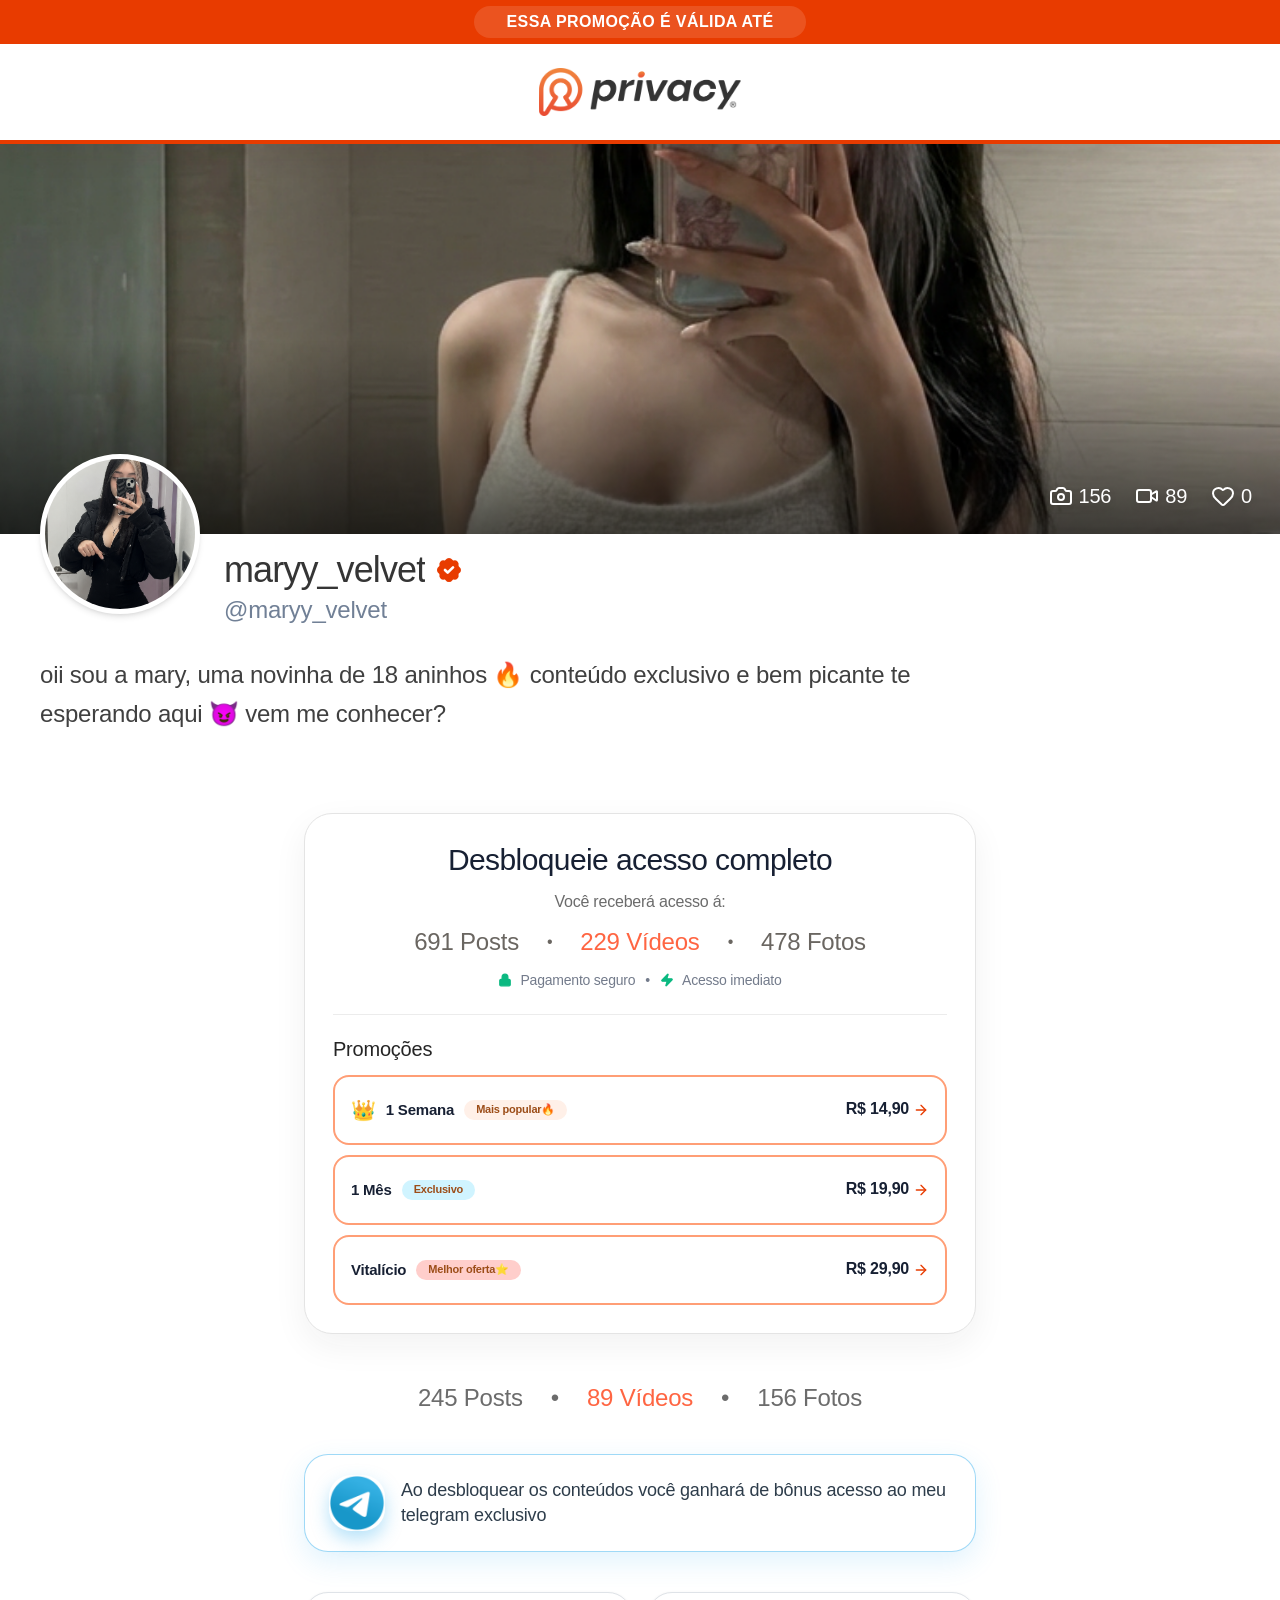
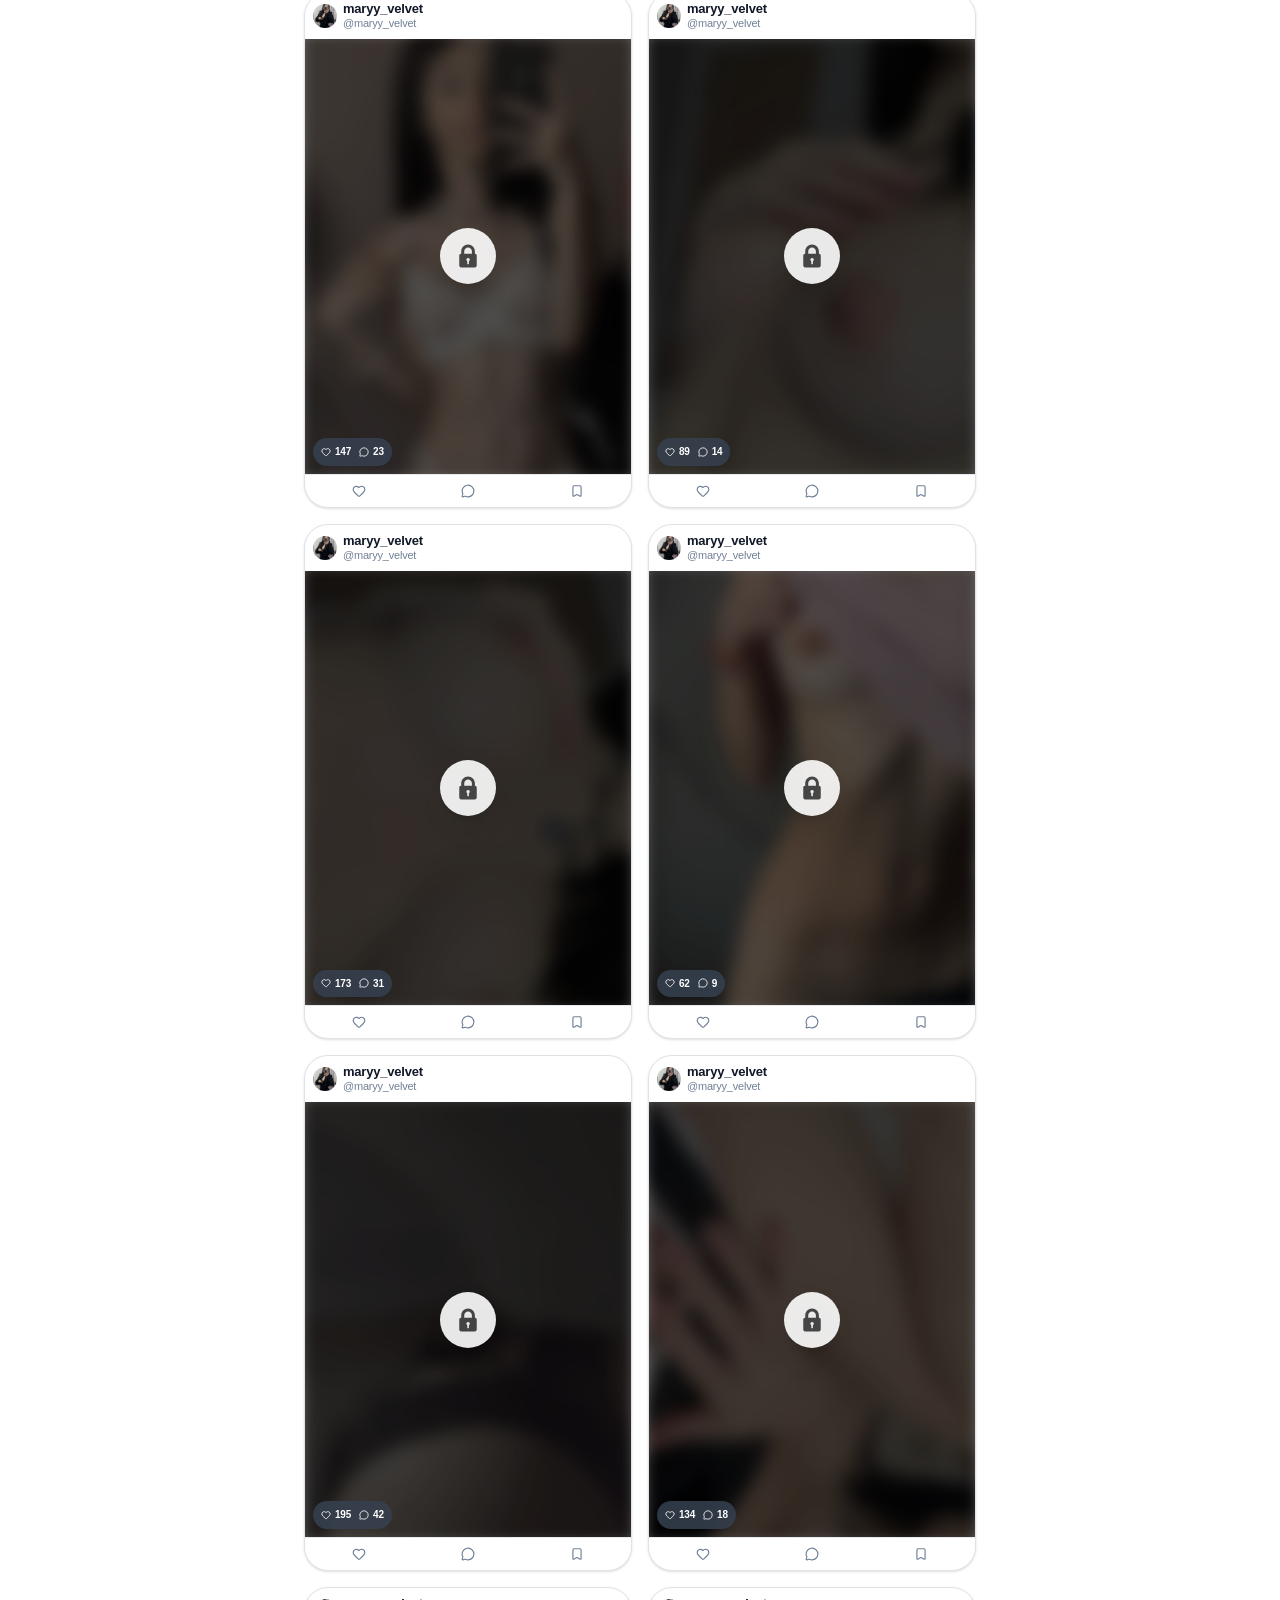
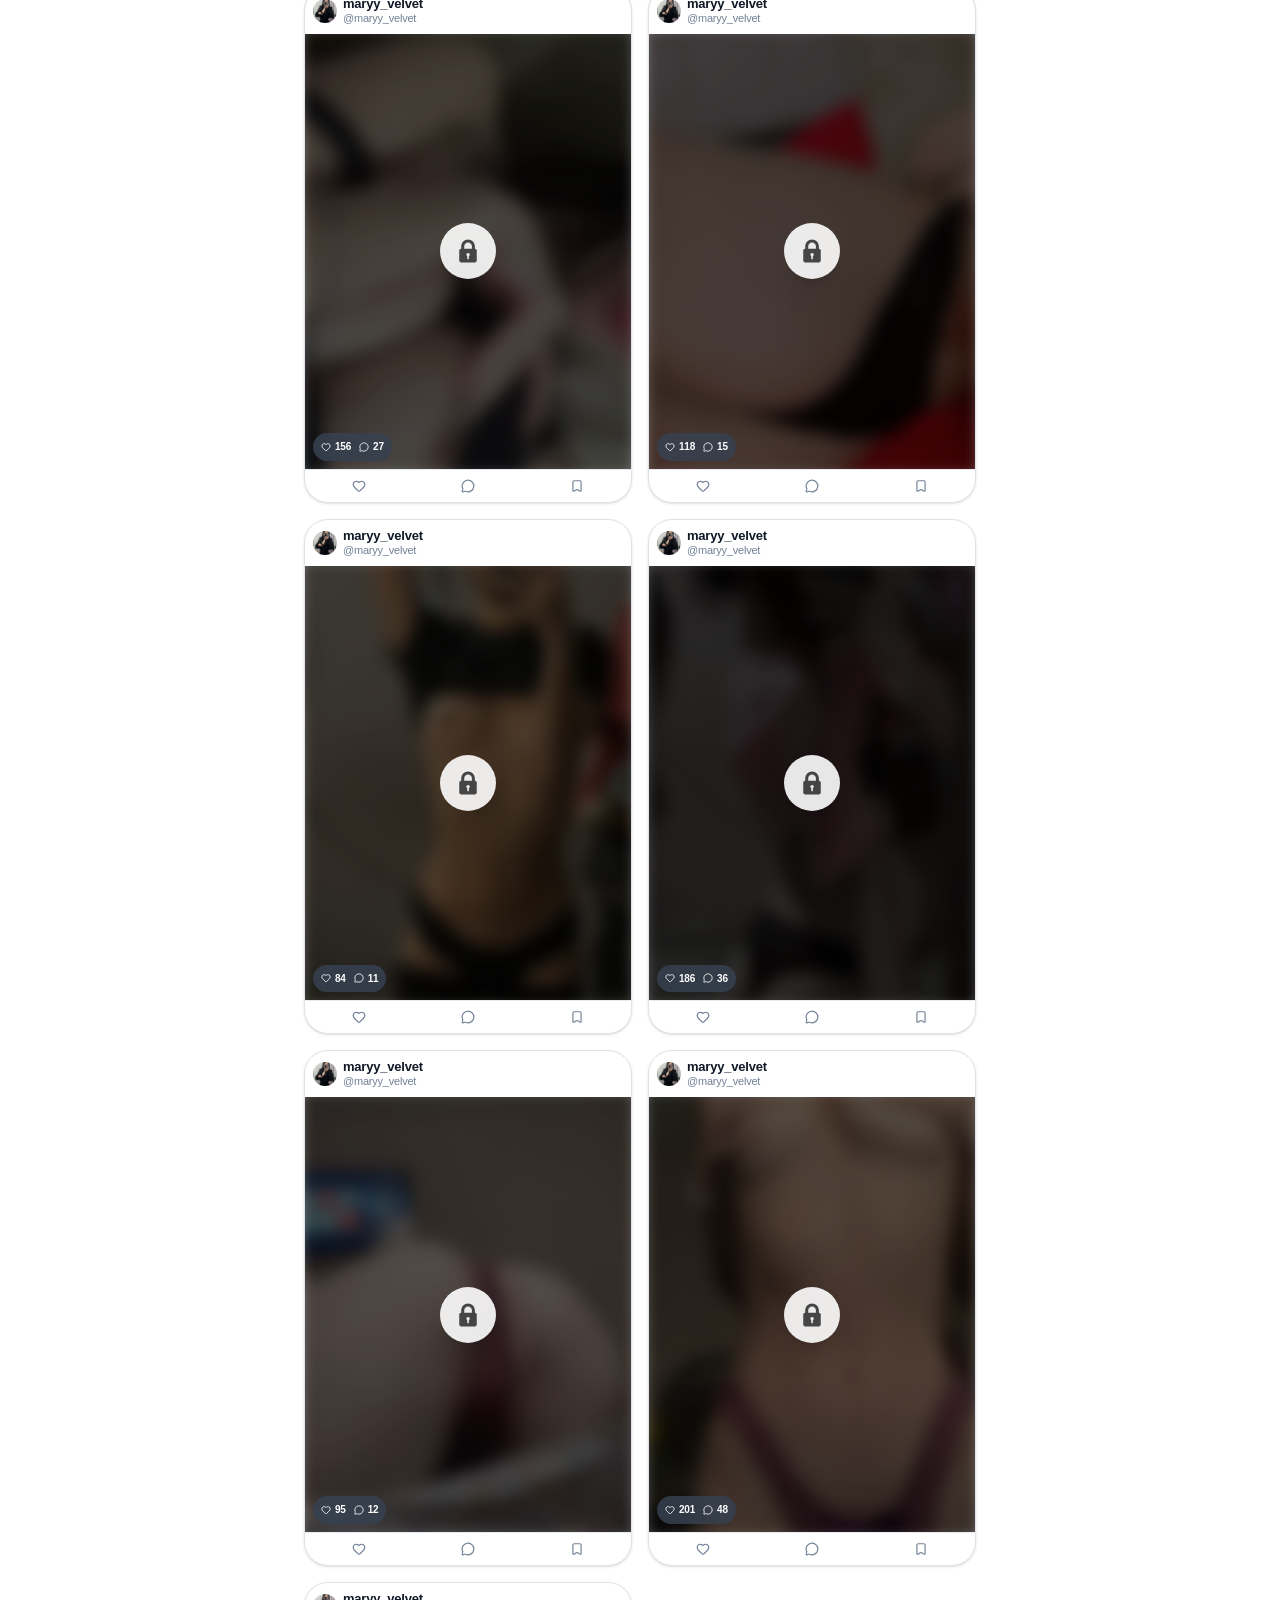
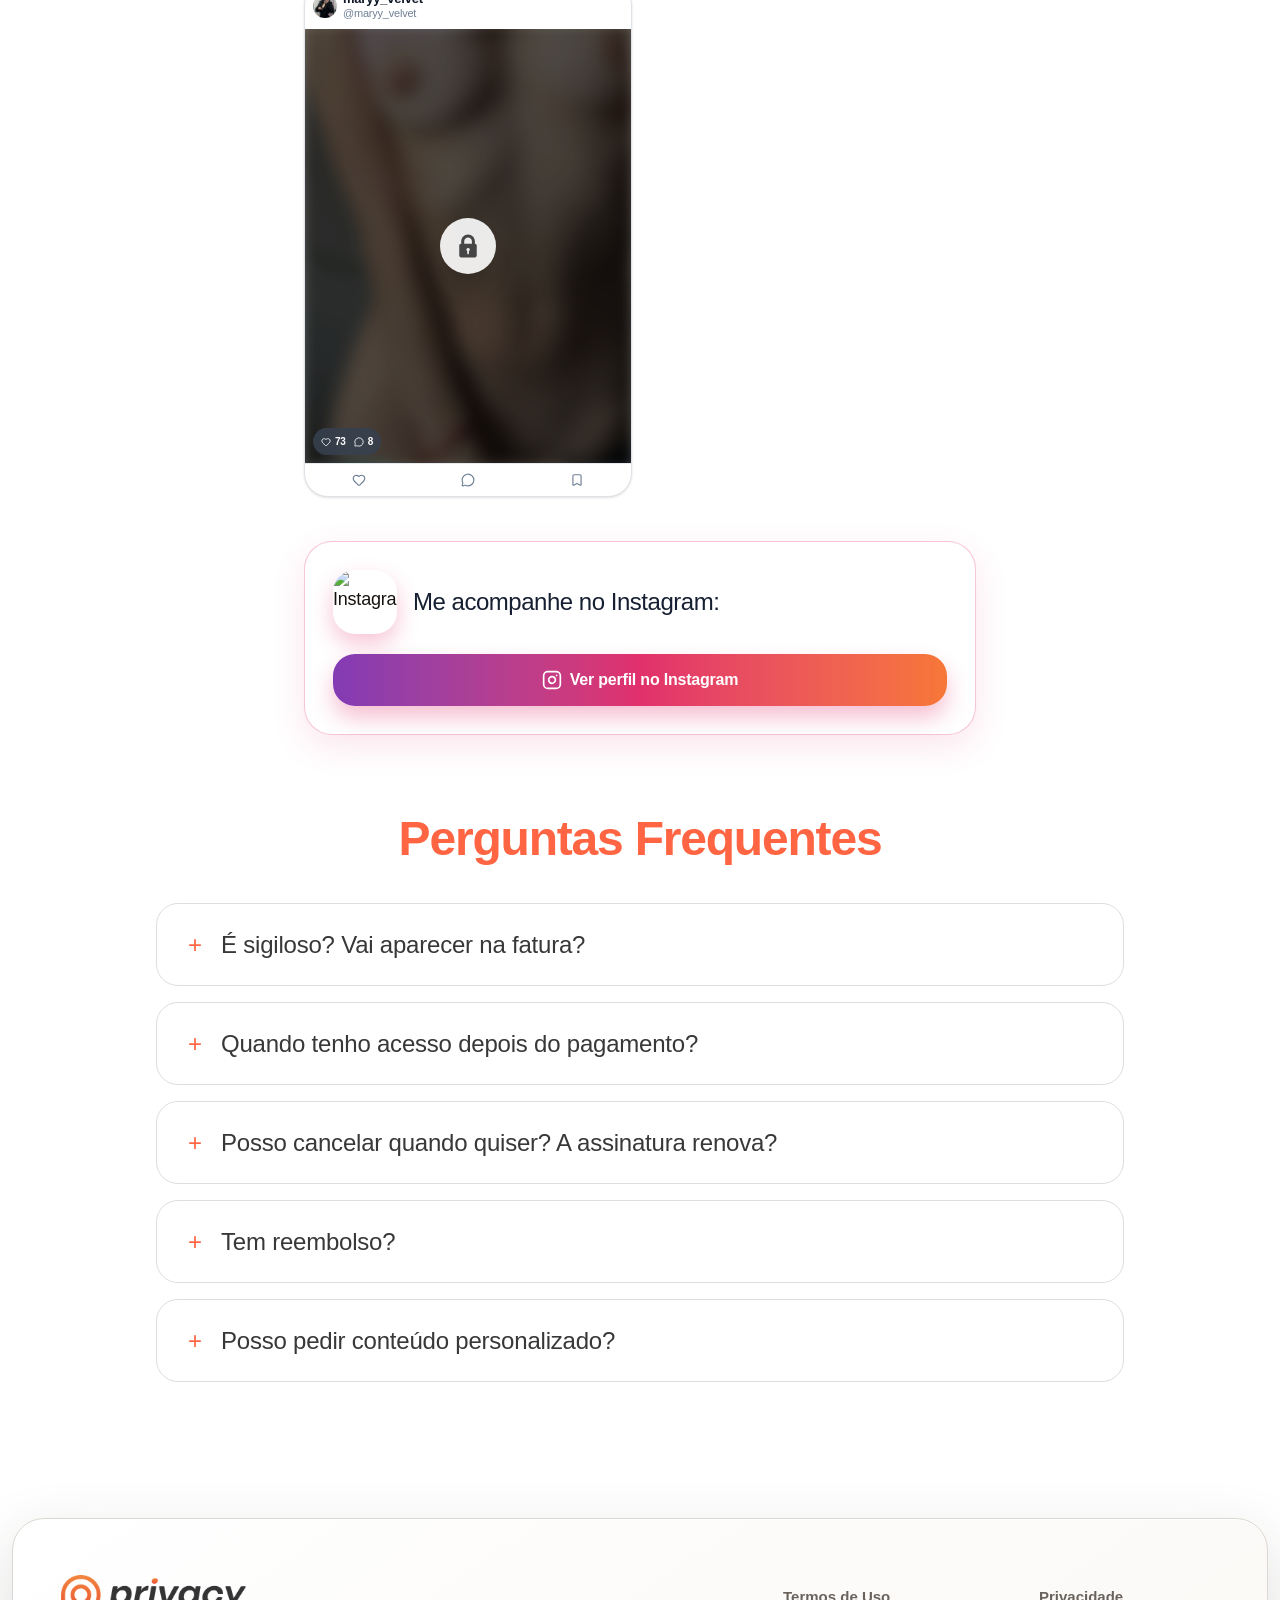
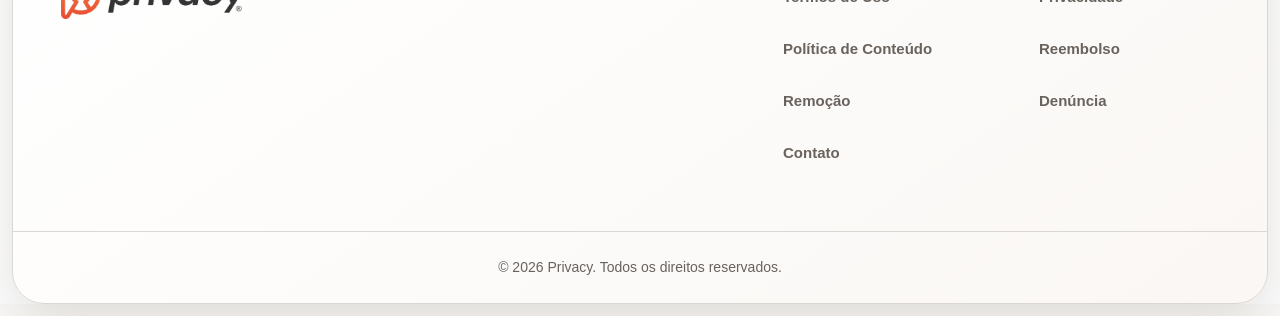
==== commit 656ea9ef: "Fix meta pixel" ====
--- a/privacy.html
+++ b/privacy.html
@@ -53,6 +53,7 @@
 
       gtag("config", "G-CZCEKMJJW8");
     </script>
+
     <script>
       !(function (f, b, e, v, n, t, s) {
         if (f.fbq) return;
@@ -1421,1666 +1422,1669 @@
             </section>
 
             <!-- ===== GALERIA 2 COLUNAS ===== -->
-            <div class="grid grid-cols-2 gap-4 max-w-2xl mx-auto">
-              <!-- VÍDEO 1 -->
-              <article
-                class="overflow-hidden rounded-[1.5rem] border border-[#dfe3e8] bg-white shadow-sm"
-              >
-                <div class="flex items-center gap-1.5 px-2 py-2">
-                  <span
-                    class="relative h-6 w-6 shrink-0 overflow-hidden rounded-full bg-[#f2f2f2]"
-                  >
-                    <img
-                      src="images/perfil.png"
-                      class="absolute inset-0 h-full w-full object-cover"
-                    />
-                  </span>
-                  <div class="min-w-0 leading-tight">
-                    <strong
-                      class="block truncate text-[13px] font-bold text-[#111827]"
-                      >maryy_velvet</strong
-                    >
-                    <span class="block truncate text-[11px] text-[#718096]"
-                      >@maryy_velvet</span
-                    >
-                  </div>
-                </div>
-                <div
-                  class="group relative block aspect-[3/4] w-full overflow-hidden bg-[#f1f1f1]"
-                  onclick="abrirModal()"
-                >
-                <img
-                    src="images/conteudo/image5.jpeg"
-                    class="h-full w-full object-cover"
-                  />
-                  <span
-                    class="pointer-events-none absolute inset-0 z-10 grid place-items-center"
-                  >
-                    <span
-                      class="grid h-12 w-12 place-items-center rounded-full bg-white/90 shadow-xl backdrop-blur-sm sm:h-14 sm:w-14"
-                    >
-                      <img
-                        alt=""
-                        class="h-5 w-5 opacity-70 sm:h-6 sm:w-6"
-                        src="images/preview-lock.svg"
-                      />
-                    </span>
-                  </span>
-                  <span
-                    class="pointer-events-none absolute bottom-2 left-2 z-20 inline-flex items-center gap-2 rounded-full bg-[#374151]/85 px-2 py-1.5 text-[10px] font-bold text-white backdrop-blur"
-                  >
-                    <span class="inline-flex items-center gap-1">
-                      <svg
-                        class="lucide lucide-heart h-2.5 w-2.5"
-                        fill="none"
-                        stroke="currentColor"
-                        stroke-width="2"
-                        viewBox="0 0 24 24"
-                      >
-                        <path
-                          d="M2 9.5a5.5 5.5 0 0 1 9.591-3.676.56.56 0 0 0 .818 0A5.49 5.49 0 0 1 22 9.5c0 2.29-1.5 4-3 5.5l-5.492 5.313a2 2 0 0 1-3 .019L5 15c-1.5-1.5-3-3.2-3-5.5"
-                        />
-                      </svg>
-                      14,4k
-                    </span>
-                    <span class="inline-flex items-center gap-1">
-                      <svg
-                        class="lucide lucide-message-circle h-2.5 w-2.5"
-                        fill="none"
-                        stroke="currentColor"
-                        stroke-width="2"
-                        viewBox="0 0 24 24"
-                      >
-                        <path
-                          d="M2.992 16.342a2 2 0 0 1 .094 1.167l-1.065 3.29a1 1 0 0 0 1.236 1.168l3.413-.998a2 2 0 0 1 1.099.092 10 10 0 1 0-4.777-4.719"
-                        />
-                      </svg>
-                      301
-                    </span>
-                  </span>
-                </div>
-                <div
-                  class="grid grid-cols-3 border-t border-[#e6e9ed] text-[#718096]"
-                >
-                  <button
-                    class="grid min-h-8 place-items-center transition hover:bg-[#f7f7f7] active:scale-95"
-                  >
-                    <svg
-                      class="lucide lucide-heart h-3.5 w-3.5"
-                      fill="none"
-                      stroke="currentColor"
-                      stroke-width="2"
-                      viewBox="0 0 24 24"
-                    >
-                      <path
-                        d="M2 9.5a5.5 5.5 0 0 1 9.591-3.676.56.56 0 0 0 .818 0A5.49 5.49 0 0 1 22 9.5c0 2.29-1.5 4-3 5.5l-5.492 5.313a2 2 0 0 1-3 .019L5 15c-1.5-1.5-3-3.2-3-5.5"
-                      />
-                    </svg>
-                  </button>
-                  <button
-                    class="grid min-h-8 place-items-center hover:bg-[#f7f7f7]"
-                  >
-                    <svg
-                      class="lucide lucide-message-circle h-3.5 w-3.5"
-                      fill="none"
-                      stroke="currentColor"
-                      stroke-width="2"
-                      viewBox="0 0 24 24"
-                    >
-                      <path
-                        d="M2.992 16.342a2 2 0 0 1 .094 1.167l-1.065 3.29a1 1 0 0 0 1.236 1.168l3.413-.998a2 2 0 0 1 1.099.092 10 10 0 1 0-4.777-4.719"
-                      />
-                    </svg>
-                  </button>
-                  <button
-                    class="grid min-h-8 place-items-center hover:bg-[#f7f7f7]"
-                  >
-                    <svg
-                      class="lucide lucide-bookmark h-3.5 w-3.5"
-                      fill="none"
-                      stroke="currentColor"
-                      stroke-width="2"
-                      viewBox="0 0 24 24"
-                    >
-                      <path
-                        d="M17 3a2 2 0 0 1 2 2v15a1 1 0 0 1-1.496.868l-4.512-2.578a2 2 0 0 0-1.984 0l-4.512 2.578A1 1 0 0 1 5 20V5a2 2 0 0 1 2-2z"
-                      />
-                    </svg>
-                  </button>
-                </div>
-              </article>
-
-              <!-- VÍDEO 2 -->
-              <article
-                class="overflow-hidden rounded-[1.5rem] border border-[#dfe3e8] bg-white shadow-sm"
-              >
-                <div class="flex items-center gap-1.5 px-2 py-2">
-                  <span
-                    class="relative h-6 w-6 shrink-0 overflow-hidden rounded-full bg-[#f2f2f2]"
-                  >
-                    <img
-                      src="images/perfil.png"
-                      class="absolute inset-0 h-full w-full object-cover"
-                    />
-                  </span>
-                  <div class="min-w-0 leading-tight">
-                    <strong
-                      class="block truncate text-[13px] font-bold text-[#111827]"
-                      >maryy_velvet</strong
-                    >
-                    <span class="block truncate text-[11px] text-[#718096]"
-                      >@maryy_velvet</span
-                    >
-                  </div>
-                </div>
-                <div
-                  class="group relative block aspect-[3/4] w-full overflow-hidden bg-[#f1f1f1]"
-                  onclick="abrirModal()"
-                >
-               <img
-                    src="images/conteudo/image6.jpeg"
-                    class="h-full w-full object-cover"
-                  />
-                  <span
-                    class="pointer-events-none absolute inset-0 z-10 grid place-items-center"
-                  >
-                    <span
-                      class="grid h-12 w-12 place-items-center rounded-full bg-white/90 shadow-xl backdrop-blur-sm sm:h-14 sm:w-14"
-                    >
-                      <img
-                        alt=""
-                        class="h-5 w-5 opacity-70 sm:h-6 sm:w-6"
-                        src="images/preview-lock.svg"
-                      />
-                    </span>
-                  </span>
-                  <span
-                    class="pointer-events-none absolute bottom-2 left-2 z-20 inline-flex items-center gap-2 rounded-full bg-[#374151]/85 px-2 py-1.5 text-[10px] font-bold text-white backdrop-blur"
-                  >
-                    <span class="inline-flex items-center gap-1">
-                      <svg
-                        class="lucide lucide-heart h-2.5 w-2.5"
-                        fill="none"
-                        stroke="currentColor"
-                        stroke-width="2"
-                        viewBox="0 0 24 24"
-                      >
-                        <path
-                          d="M2 9.5a5.5 5.5 0 0 1 9.591-3.676.56.56 0 0 0 .818 0A5.49 5.49 0 0 1 22 9.5c0 2.29-1.5 4-3 5.5l-5.492 5.313a2 2 0 0 1-3 .019L5 15c-1.5-1.5-3-3.2-3-5.5"
-                        />
-                      </svg>
-                      12,1k
-                    </span>
-                    <span class="inline-flex items-center gap-1">
-                      <svg
-                        class="lucide lucide-message-circle h-2.5 w-2.5"
-                        fill="none"
-                        stroke="currentColor"
-                        stroke-width="2"
-                        viewBox="0 0 24 24"
-                      >
-                        <path
-                          d="M2.992 16.342a2 2 0 0 1 .094 1.167l-1.065 3.29a1 1 0 0 0 1.236 1.168l3.413-.998a2 2 0 0 1 1.099.092 10 10 0 1 0-4.777-4.719"
-                        />
-                      </svg>
-                      256
-                    </span>
-                  </span>
-                </div>
-                <div
-                  class="grid grid-cols-3 border-t border-[#e6e9ed] text-[#718096]"
-                >
-                  <button
-                    class="grid min-h-8 place-items-center transition hover:bg-[#f7f7f7] active:scale-95"
-                  >
-                    <svg
-                      class="lucide lucide-heart h-3.5 w-3.5"
-                      fill="none"
-                      stroke="currentColor"
-                      stroke-width="2"
-                      viewBox="0 0 24 24"
-                    >
-                      <path
-                        d="M2 9.5a5.5 5.5 0 0 1 9.591-3.676.56.56 0 0 0 .818 0A5.49 5.49 0 0 1 22 9.5c0 2.29-1.5 4-3 5.5l-5.492 5.313a2 2 0 0 1-3 .019L5 15c-1.5-1.5-3-3.2-3-5.5"
-                      />
-                    </svg>
-                  </button>
-                  <button
-                    class="grid min-h-8 place-items-center hover:bg-[#f7f7f7]"
-                  >
-                    <svg
-                      class="lucide lucide-message-circle h-3.5 w-3.5"
-                      fill="none"
-                      stroke="currentColor"
-                      stroke-width="2"
-                      viewBox="0 0 24 24"
-                    >
-                      <path
-                        d="M2.992 16.342a2 2 0 0 1 .094 1.167l-1.065 3.29a1 1 0 0 0 1.236 1.168l3.413-.998a2 2 0 0 1 1.099.092 10 10 0 1 0-4.777-4.719"
-                      />
-                    </svg>
-                  </button>
-                  <button
-                    class="grid min-h-8 place-items-center hover:bg-[#f7f7f7]"
-                  >
-                    <svg
-                      class="lucide lucide-bookmark h-3.5 w-3.5"
-                      fill="none"
-                      stroke="currentColor"
-                      stroke-width="2"
-                      viewBox="0 0 24 24"
-                    >
-                      <path
-                        d="M17 3a2 2 0 0 1 2 2v15a1 1 0 0 1-1.496.868l-4.512-2.578a2 2 0 0 0-1.984 0l-4.512 2.578A1 1 0 0 1 5 20V5a2 2 0 0 1 2-2z"
-                      />
-                    </svg>
-                  </button>
-                </div>
-              </article>
-
-              <!-- VÍDEO 3 -->
-              <article
-                class="overflow-hidden rounded-[1.5rem] border border-[#dfe3e8] bg-white shadow-sm"
-              >
-                <div class="flex items-center gap-1.5 px-2 py-2">
-                  <span
-                    class="relative h-6 w-6 shrink-0 overflow-hidden rounded-full bg-[#f2f2f2]"
-                  >
-                    <img
-                      src="images/perfil.png"
-                      class="absolute inset-0 h-full w-full object-cover"
-                    />
-                  </span>
-                  <div class="min-w-0 leading-tight">
-                    <strong
-                      class="block truncate text-[13px] font-bold text-[#111827]"
-                      >maryy_velvet</strong
-                    >
-                    <span class="block truncate text-[11px] text-[#718096]"
-                      >@maryy_velvet</span
-                    >
-                  </div>
-                </div>
-                <div
-                  class="group relative block aspect-[3/4] w-full overflow-hidden bg-[#f1f1f1]"
-                  onclick="abrirModal()"
-                >
-                  <img
-                    src="images/conteudo/image7.jpeg"
-                    class="h-full w-full object-cover"
-                  />
-                  <span
-                    class="pointer-events-none absolute inset-0 z-10 grid place-items-center"
-                  >
-                    <span
-                      class="grid h-12 w-12 place-items-center rounded-full bg-white/90 shadow-xl backdrop-blur-sm sm:h-14 sm:w-14"
-                    >
-                      <img
-                        alt=""
-                        class="h-5 w-5 opacity-70 sm:h-6 sm:w-6"
-                        src="images/preview-lock.svg"
-                      />
-                    </span>
-                  </span>
-                  <span
-                    class="pointer-events-none absolute bottom-2 left-2 z-20 inline-flex items-center gap-2 rounded-full bg-[#374151]/85 px-2 py-1.5 text-[10px] font-bold text-white backdrop-blur"
-                  >
-                    <span class="inline-flex items-center gap-1">
-                      <svg
-                        class="lucide lucide-heart h-2.5 w-2.5"
-                        fill="none"
-                        stroke="currentColor"
-                        stroke-width="2"
-                        viewBox="0 0 24 24"
-                      >
-                        <path
-                          d="M2 9.5a5.5 5.5 0 0 1 9.591-3.676.56.56 0 0 0 .818 0A5.49 5.49 0 0 1 22 9.5c0 2.29-1.5 4-3 5.5l-5.492 5.313a2 2 0 0 1-3 .019L5 15c-1.5-1.5-3-3.2-3-5.5"
-                        />
-                      </svg>
-                      8,7k
-                    </span>
-                    <span class="inline-flex items-center gap-1">
-                      <svg
-                        class="lucide lucide-message-circle h-2.5 w-2.5"
-                        fill="none"
-                        stroke="currentColor"
-                        stroke-width="2"
-                        viewBox="0 0 24 24"
-                      >
-                        <path
-                          d="M2.992 16.342a2 2 0 0 1 .094 1.167l-1.065 3.29a1 1 0 0 0 1.236 1.168l3.413-.998a2 2 0 0 1 1.099.092 10 10 0 1 0-4.777-4.719"
-                        />
-                      </svg>
-                      189
-                    </span>
-                  </span>
-                </div>
-                <div
-                  class="grid grid-cols-3 border-t border-[#e6e9ed] text-[#718096]"
-                >
-                  <button
-                    class="grid min-h-8 place-items-center transition hover:bg-[#f7f7f7] active:scale-95"
-                  >
-                    <svg
-                      class="lucide lucide-heart h-3.5 w-3.5"
-                      fill="none"
-                      stroke="currentColor"
-                      stroke-width="2"
-                      viewBox="0 0 24 24"
-                    >
-                      <path
-                        d="M2 9.5a5.5 5.5 0 0 1 9.591-3.676.56.56 0 0 0 .818 0A5.49 5.49 0 0 1 22 9.5c0 2.29-1.5 4-3 5.5l-5.492 5.313a2 2 0 0 1-3 .019L5 15c-1.5-1.5-3-3.2-3-5.5"
-                      />
-                    </svg>
-                  </button>
-                  <button
-                    class="grid min-h-8 place-items-center hover:bg-[#f7f7f7]"
-                  >
-                    <svg
-                      class="lucide lucide-message-circle h-3.5 w-3.5"
-                      fill="none"
-                      stroke="currentColor"
-                      stroke-width="2"
-                      viewBox="0 0 24 24"
-                    >
-                      <path
-                        d="M2.992 16.342a2 2 0 0 1 .094 1.167l-1.065 3.29a1 1 0 0 0 1.236 1.168l3.413-.998a2 2 0 0 1 1.099.092 10 10 0 1 0-4.777-4.719"
-                      />
-                    </svg>
-                  </button>
-                  <button
-                    class="grid min-h-8 place-items-center hover:bg-[#f7f7f7]"
-                  >
-                    <svg
-                      class="lucide lucide-bookmark h-3.5 w-3.5"
-                      fill="none"
-                      stroke="currentColor"
-                      stroke-width="2"
-                      viewBox="0 0 24 24"
-                    >
-                      <path
-                        d="M17 3a2 2 0 0 1 2 2v15a1 1 0 0 1-1.496.868l-4.512-2.578a2 2 0 0 0-1.984 0l-4.512 2.578A1 1 0 0 1 5 20V5a2 2 0 0 1 2-2z"
-                      />
-                    </svg>
-                  </button>
-                </div>
-              </article>
-
-              <!-- VÍDEO 4 -->
-              <article
-                class="overflow-hidden rounded-[1.5rem] border border-[#dfe3e8] bg-white shadow-sm"
-              >
-                <div class="flex items-center gap-1.5 px-2 py-2">
-                  <span
-                    class="relative h-6 w-6 shrink-0 overflow-hidden rounded-full bg-[#f2f2f2]"
-                  >
-                    <img
-                      src="images/perfil.png"
-                      class="absolute inset-0 h-full w-full object-cover"
-                    />
-                  </span>
-                  <div class="min-w-0 leading-tight">
-                    <strong
-                      class="block truncate text-[13px] font-bold text-[#111827]"
-                      >maryy_velvet</strong
-                    >
-                    <span class="block truncate text-[11px] text-[#718096]"
-                      >@maryy_velvet</span
-                    >
-                  </div>
-                </div>
-                <div
-                  class="group relative block aspect-[3/4] w-full overflow-hidden bg-[#f1f1f1]"
-                  onclick="abrirModal()"
-                >
-               <img
-                    src="images/conteudo/image8.jpeg"
-                    class="h-full w-full object-cover"
-                  />
-                  <span
-                    class="pointer-events-none absolute inset-0 z-10 grid place-items-center"
-                  >
-                    <span
-                      class="grid h-12 w-12 place-items-center rounded-full bg-white/90 shadow-xl backdrop-blur-sm sm:h-14 sm:w-14"
-                    >
-                      <img
-                        alt=""
-                        class="h-5 w-5 opacity-70 sm:h-6 sm:w-6"
-                        src="images/preview-lock.svg"
-                      />
-                    </span>
-                  </span>
-                  <span
-                    class="pointer-events-none absolute bottom-2 left-2 z-20 inline-flex items-center gap-2 rounded-full bg-[#374151]/85 px-2 py-1.5 text-[10px] font-bold text-white backdrop-blur"
-                  >
-                    <span class="inline-flex items-center gap-1">
-                      <svg
-                        class="lucide lucide-heart h-2.5 w-2.5"
-                        fill="none"
-                        stroke="currentColor"
-                        stroke-width="2"
-                        viewBox="0 0 24 24"
-                      >
-                        <path
-                          d="M2 9.5a5.5 5.5 0 0 1 9.591-3.676.56.56 0 0 0 .818 0A5.49 5.49 0 0 1 22 9.5c0 2.29-1.5 4-3 5.5l-5.492 5.313a2 2 0 0 1-3 .019L5 15c-1.5-1.5-3-3.2-3-5.5"
-                        />
-                      </svg>
-                      6,3k
-                    </span>
-                    <span class="inline-flex items-center gap-1">
-                      <svg
-                        class="lucide lucide-message-circle h-2.5 w-2.5"
-                        fill="none"
-                        stroke="currentColor"
-                        stroke-width="2"
-                        viewBox="0 0 24 24"
-                      >
-                        <path
-                          d="M2.992 16.342a2 2 0 0 1 .094 1.167l-1.065 3.29a1 1 0 0 0 1.236 1.168l3.413-.998a2 2 0 0 1 1.099.092 10 10 0 1 0-4.777-4.719"
-                        />
-                      </svg>
-                      142
-                    </span>
-                  </span>
-                </div>
-                <div
-                  class="grid grid-cols-3 border-t border-[#e6e9ed] text-[#718096]"
-                >
-                  <button
-                    class="grid min-h-8 place-items-center transition hover:bg-[#f7f7f7] active:scale-95"
-                  >
-                    <svg
-                      class="lucide lucide-heart h-3.5 w-3.5"
-                      fill="none"
-                      stroke="currentColor"
-                      stroke-width="2"
-                      viewBox="0 0 24 24"
-                    >
-                      <path
-                        d="M2 9.5a5.5 5.5 0 0 1 9.591-3.676.56.56 0 0 0 .818 0A5.49 5.49 0 0 1 22 9.5c0 2.29-1.5 4-3 5.5l-5.492 5.313a2 2 0 0 1-3 .019L5 15c-1.5-1.5-3-3.2-3-5.5"
-                      />
-                    </svg>
-                  </button>
-                  <button
-                    class="grid min-h-8 place-items-center hover:bg-[#f7f7f7]"
-                  >
-                    <svg
-                      class="lucide lucide-message-circle h-3.5 w-3.5"
-                      fill="none"
-                      stroke="currentColor"
-                      stroke-width="2"
-                      viewBox="0 0 24 24"
-                    >
-                      <path
-                        d="M2.992 16.342a2 2 0 0 1 .094 1.167l-1.065 3.29a1 1 0 0 0 1.236 1.168l3.413-.998a2 2 0 0 1 1.099.092 10 10 0 1 0-4.777-4.719"
-                      />
-                    </svg>
-                  </button>
-                  <button
-                    class="grid min-h-8 place-items-center hover:bg-[#f7f7f7]"
-                  >
-                    <svg
-                      class="lucide lucide-bookmark h-3.5 w-3.5"
-                      fill="none"
-                      stroke="currentColor"
-                      stroke-width="2"
-                      viewBox="0 0 24 24"
-                    >
-                      <path
-                        d="M17 3a2 2 0 0 1 2 2v15a1 1 0 0 1-1.496.868l-4.512-2.578a2 2 0 0 0-1.984 0l-4.512 2.578A1 1 0 0 1 5 20V5a2 2 0 0 1 2-2z"
-                      />
-                    </svg>
-                  </button>
-                </div>
-              </article>
-
-              <!-- VÍDEO 5 -->
-              <article
-                class="overflow-hidden rounded-[1.5rem] border border-[#dfe3e8] bg-white shadow-sm"
-              >
-                <div class="flex items-center gap-1.5 px-2 py-2">
-                  <span
-                    class="relative h-6 w-6 shrink-0 overflow-hidden rounded-full bg-[#f2f2f2]"
-                  >
-                    <img
-                      src="images/perfil.png"
-                      class="absolute inset-0 h-full w-full object-cover"
-                    />
-                  </span>
-                  <div class="min-w-0 leading-tight">
-                    <strong
-                      class="block truncate text-[13px] font-bold text-[#111827]"
-                      >maryy_velvet</strong
-                    >
-                    <span class="block truncate text-[11px] text-[#718096]"
-                      >@maryy_velvet</span
-                    >
-                  </div>
-                </div>
-                <div
-                  class="group relative block aspect-[3/4] w-full overflow-hidden bg-[#f1f1f1]"
-                  onclick="abrirModal()"
-                >
-                 <img
-                    src="images/conteudo/image9.jpeg"
-                    class="h-full w-full object-cover"
-                  />
-                  <span
-                    class="pointer-events-none absolute inset-0 z-10 grid place-items-center"
-                  >
-                    <span
-                      class="grid h-12 w-12 place-items-center rounded-full bg-white/90 shadow-xl backdrop-blur-sm sm:h-14 sm:w-14"
-                    >
-                      <img
-                        alt=""
-                        class="h-5 w-5 opacity-70 sm:h-6 sm:w-6"
-                        src="images/preview-lock.svg"
-                      />
-                    </span>
-                  </span>
-                  <span
-                    class="pointer-events-none absolute bottom-2 left-2 z-20 inline-flex items-center gap-2 rounded-full bg-[#374151]/85 px-2 py-1.5 text-[10px] font-bold text-white backdrop-blur"
-                  >
-                    <span class="inline-flex items-center gap-1">
-                      <svg
-                        class="lucide lucide-heart h-2.5 w-2.5"
-                        fill="none"
-                        stroke="currentColor"
-                        stroke-width="2"
-                        viewBox="0 0 24 24"
-                      >
-                        <path
-                          d="M2 9.5a5.5 5.5 0 0 1 9.591-3.676.56.56 0 0 0 .818 0A5.49 5.49 0 0 1 22 9.5c0 2.29-1.5 4-3 5.5l-5.492 5.313a2 2 0 0 1-3 .019L5 15c-1.5-1.5-3-3.2-3-5.5"
-                        />
-                      </svg>
-                      9,2k
-                    </span>
-                    <span class="inline-flex items-center gap-1">
-                      <svg
-                        class="lucide lucide-message-circle h-2.5 w-2.5"
-                        fill="none"
-                        stroke="currentColor"
-                        stroke-width="2"
-                        viewBox="0 0 24 24"
-                      >
-                        <path
-                          d="M2.992 16.342a2 2 0 0 1 .094 1.167l-1.065 3.29a1 1 0 0 0 1.236 1.168l3.413-.998a2 2 0 0 1 1.099.092 10 10 0 1 0-4.777-4.719"
-                        />
-                      </svg>
-                      210
-                    </span>
-                  </span>
-                </div>
-                <div
-                  class="grid grid-cols-3 border-t border-[#e6e9ed] text-[#718096]"
-                >
-                  <button
-                    class="grid min-h-8 place-items-center transition hover:bg-[#f7f7f7] active:scale-95"
-                  >
-                    <svg
-                      class="lucide lucide-heart h-3.5 w-3.5"
-                      fill="none"
-                      stroke="currentColor"
-                      stroke-width="2"
-                      viewBox="0 0 24 24"
-                    >
-                      <path
-                        d="M2 9.5a5.5 5.5 0 0 1 9.591-3.676.56.56 0 0 0 .818 0A5.49 5.49 0 0 1 22 9.5c0 2.29-1.5 4-3 5.5l-5.492 5.313a2 2 0 0 1-3 .019L5 15c-1.5-1.5-3-3.2-3-5.5"
-                      />
-                    </svg>
-                  </button>
-                  <button
-                    class="grid min-h-8 place-items-center hover:bg-[#f7f7f7]"
-                  >
-                    <svg
-                      class="lucide lucide-message-circle h-3.5 w-3.5"
-                      fill="none"
-                      stroke="currentColor"
-                      stroke-width="2"
-                      viewBox="0 0 24 24"
-                    >
-                      <path
-                        d="M2.992 16.342a2 2 0 0 1 .094 1.167l-1.065 3.29a1 1 0 0 0 1.236 1.168l3.413-.998a2 2 0 0 1 1.099.092 10 10 0 1 0-4.777-4.719"
-                      />
-                    </svg>
-                  </button>
-                  <button
-                    class="grid min-h-8 place-items-center hover:bg-[#f7f7f7]"
-                  >
-                    <svg
-                      class="lucide lucide-bookmark h-3.5 w-3.5"
-                      fill="none"
-                      stroke="currentColor"
-                      stroke-width="2"
-                      viewBox="0 0 24 24"
-                    >
-                      <path
-                        d="M17 3a2 2 0 0 1 2 2v15a1 1 0 0 1-1.496.868l-4.512-2.578a2 2 0 0 0-1.984 0l-4.512 2.578A1 1 0 0 1 5 20V5a2 2 0 0 1 2-2z"
-                      />
-                    </svg>
-                  </button>
-                </div>
-              </article>
-
-              <!-- VÍDEO 6 -->
-              <article
-                class="overflow-hidden rounded-[1.5rem] border border-[#dfe3e8] bg-white shadow-sm"
-              >
-                <div class="flex items-center gap-1.5 px-2 py-2">
-                  <span
-                    class="relative h-6 w-6 shrink-0 overflow-hidden rounded-full bg-[#f2f2f2]"
-                  >
-                    <img
-                      src="images/perfil.png"
-                      class="absolute inset-0 h-full w-full object-cover"
-                    />
-                  </span>
-                  <div class="min-w-0 leading-tight">
-                    <strong
-                      class="block truncate text-[13px] font-bold text-[#111827]"
-                      >maryy_velvet</strong
-                    >
-                    <span class="block truncate text-[11px] text-[#718096]"
-                      >@maryy_velvet</span
-                    >
-                  </div>
-                </div>
-                <div
-                  class="group relative block aspect-[3/4] w-full overflow-hidden bg-[#f1f1f1]"
-                  onclick="abrirModal()"
-                >
-                 <img
-                    src="images/conteudo/image10.jpeg"
-                    class="h-full w-full object-cover"
-                  />
-                  <span
-                    class="pointer-events-none absolute inset-0 z-10 grid place-items-center"
-                  >
-                    <span
-                      class="grid h-12 w-12 place-items-center rounded-full bg-white/90 shadow-xl backdrop-blur-sm sm:h-14 sm:w-14"
-                    >
-                      <img
-                        alt=""
-                        class="h-5 w-5 opacity-70 sm:h-6 sm:w-6"
-                        src="images/preview-lock.svg"
-                      />
-                    </span>
-                  </span>
-                  <span
-                    class="pointer-events-none absolute bottom-2 left-2 z-20 inline-flex items-center gap-2 rounded-full bg-[#374151]/85 px-2 py-1.5 text-[10px] font-bold text-white backdrop-blur"
-                  >
-                    <span class="inline-flex items-center gap-1">
-                      <svg
-                        class="lucide lucide-heart h-2.5 w-2.5"
-                        fill="none"
-                        stroke="currentColor"
-                        stroke-width="2"
-                        viewBox="0 0 24 24"
-                      >
-                        <path
-                          d="M2 9.5a5.5 5.5 0 0 1 9.591-3.676.56.56 0 0 0 .818 0A5.49 5.49 0 0 1 22 9.5c0 2.29-1.5 4-3 5.5l-5.492 5.313a2 2 0 0 1-3 .019L5 15c-1.5-1.5-3-3.2-3-5.5"
-                        />
-                      </svg>
-                      5,8k
-                    </span>
-                    <span class="inline-flex items-center gap-1">
-                      <svg
-                        class="lucide lucide-message-circle h-2.5 w-2.5"
-                        fill="none"
-                        stroke="currentColor"
-                        stroke-width="2"
-                        viewBox="0 0 24 24"
-                      >
-                        <path
-                          d="M2.992 16.342a2 2 0 0 1 .094 1.167l-1.065 3.29a1 1 0 0 0 1.236 1.168l3.413-.998a2 2 0 0 1 1.099.092 10 10 0 1 0-4.777-4.719"
-                        />
-                      </svg>
-                      98
-                    </span>
-                  </span>
-                </div>
-                <div
-                  class="grid grid-cols-3 border-t border-[#e6e9ed] text-[#718096]"
-                >
-                  <button
-                    class="grid min-h-8 place-items-center transition hover:bg-[#f7f7f7] active:scale-95"
-                  >
-                    <svg
-                      class="lucide lucide-heart h-3.5 w-3.5"
-                      fill="none"
-                      stroke="currentColor"
-                      stroke-width="2"
-                      viewBox="0 0 24 24"
-                    >
-                      <path
-                        d="M2 9.5a5.5 5.5 0 0 1 9.591-3.676.56.56 0 0 0 .818 0A5.49 5.49 0 0 1 22 9.5c0 2.29-1.5 4-3 5.5l-5.492 5.313a2 2 0 0 1-3 .019L5 15c-1.5-1.5-3-3.2-3-5.5"
-                      />
-                    </svg>
-                  </button>
-                  <button
-                    class="grid min-h-8 place-items-center hover:bg-[#f7f7f7]"
-                  >
-                    <svg
-                      class="lucide lucide-message-circle h-3.5 w-3.5"
-                      fill="none"
-                      stroke="currentColor"
-                      stroke-width="2"
-                      viewBox="0 0 24 24"
-                    >
-                      <path
-                        d="M2.992 16.342a2 2 0 0 1 .094 1.167l-1.065 3.29a1 1 0 0 0 1.236 1.168l3.413-.998a2 2 0 0 1 1.099.092 10 10 0 1 0-4.777-4.719"
-                      />
-                    </svg>
-                  </button>
-                  <button
-                    class="grid min-h-8 place-items-center hover:bg-[#f7f7f7]"
-                  >
-                    <svg
-                      class="lucide lucide-bookmark h-3.5 w-3.5"
-                      fill="none"
-                      stroke="currentColor"
-                      stroke-width="2"
-                      viewBox="0 0 24 24"
-                    >
-                      <path
-                        d="M17 3a2 2 0 0 1 2 2v15a1 1 0 0 1-1.496.868l-4.512-2.578a2 2 0 0 0-1.984 0l-4.512 2.578A1 1 0 0 1 5 20V5a2 2 0 0 1 2-2z"
-                      />
-                    </svg>
-                  </button>
-                </div>
-              </article>
-
-              <!-- VÍDEO 7 -->
-              <article
-                class="overflow-hidden rounded-[1.5rem] border border-[#dfe3e8] bg-white shadow-sm"
-              >
-                <div class="flex items-center gap-1.5 px-2 py-2">
-                  <span
-                    class="relative h-6 w-6 shrink-0 overflow-hidden rounded-full bg-[#f2f2f2]"
-                  >
-                    <img
-                      src="images/perfil.png"
-                      class="absolute inset-0 h-full w-full object-cover"
-                    />
-                  </span>
-                  <div class="min-w-0 leading-tight">
-                    <strong
-                      class="block truncate text-[13px] font-bold text-[#111827]"
-                      >maryy_velvet</strong
-                    >
-                    <span class="block truncate text-[11px] text-[#718096]"
-                      >@maryy_velvet</span
-                    >
-                  </div>
-                </div>
-                <div
-                  class="group relative block aspect-[3/4] w-full overflow-hidden bg-[#f1f1f1]"
-                  onclick="abrirModal()"
-                >
-                  <img
-                    src="images/conteudo/image11.jpeg"
-                    class="h-full w-full object-cover"
-                  />
-                  <span
-                    class="pointer-events-none absolute inset-0 z-10 grid place-items-center"
-                  >
-                    <span
-                      class="grid h-12 w-12 place-items-center rounded-full bg-white/90 shadow-xl backdrop-blur-sm sm:h-14 sm:w-14"
-                    >
-                      <img
-                        alt=""
-                        class="h-5 w-5 opacity-70 sm:h-6 sm:w-6"
-                        src="images/preview-lock.svg"
-                      />
-                    </span>
-                  </span>
-                  <span
-                    class="pointer-events-none absolute bottom-2 left-2 z-20 inline-flex items-center gap-2 rounded-full bg-[#374151]/85 px-2 py-1.5 text-[10px] font-bold text-white backdrop-blur"
-                  >
-                    <span class="inline-flex items-center gap-1">
-                      <svg
-                        class="lucide lucide-heart h-2.5 w-2.5"
-                        fill="none"
-                        stroke="currentColor"
-                        stroke-width="2"
-                        viewBox="0 0 24 24"
-                      >
-                        <path
-                          d="M2 9.5a5.5 5.5 0 0 1 9.591-3.676.56.56 0 0 0 .818 0A5.49 5.49 0 0 1 22 9.5c0 2.29-1.5 4-3 5.5l-5.492 5.313a2 2 0 0 1-3 .019L5 15c-1.5-1.5-3-3.2-3-5.5"
-                        />
-                      </svg>
-                      15,3k
-                    </span>
-                    <span class="inline-flex items-center gap-1">
-                      <svg
-                        class="lucide lucide-message-circle h-2.5 w-2.5"
-                        fill="none"
-                        stroke="currentColor"
-                        stroke-width="2"
-                        viewBox="0 0 24 24"
-                      >
-                        <path
-                          d="M2.992 16.342a2 2 0 0 1 .094 1.167l-1.065 3.29a1 1 0 0 0 1.236 1.168l3.413-.998a2 2 0 0 1 1.099.092 10 10 0 1 0-4.777-4.719"
-                        />
-                      </svg>
-                      423
-                    </span>
-                  </span>
-                </div>
-                <div
-                  class="grid grid-cols-3 border-t border-[#e6e9ed] text-[#718096]"
-                >
-                  <button
-                    class="grid min-h-8 place-items-center transition hover:bg-[#f7f7f7] active:scale-95"
-                  >
-                    <svg
-                      class="lucide lucide-heart h-3.5 w-3.5"
-                      fill="none"
-                      stroke="currentColor"
-                      stroke-width="2"
-                      viewBox="0 0 24 24"
-                    >
-                      <path
-                        d="M2 9.5a5.5 5.5 0 0 1 9.591-3.676.56.56 0 0 0 .818 0A5.49 5.49 0 0 1 22 9.5c0 2.29-1.5 4-3 5.5l-5.492 5.313a2 2 0 0 1-3 .019L5 15c-1.5-1.5-3-3.2-3-5.5"
-                      />
-                    </svg>
-                  </button>
-                  <button
-                    class="grid min-h-8 place-items-center hover:bg-[#f7f7f7]"
-                  >
-                    <svg
-                      class="lucide lucide-message-circle h-3.5 w-3.5"
-                      fill="none"
-                      stroke="currentColor"
-                      stroke-width="2"
-                      viewBox="0 0 24 24"
-                    >
-                      <path
-                        d="M2.992 16.342a2 2 0 0 1 .094 1.167l-1.065 3.29a1 1 0 0 0 1.236 1.168l3.413-.998a2 2 0 0 1 1.099.092 10 10 0 1 0-4.777-4.719"
-                      />
-                    </svg>
-                  </button>
-                  <button
-                    class="grid min-h-8 place-items-center hover:bg-[#f7f7f7]"
-                  >
-                    <svg
-                      class="lucide lucide-bookmark h-3.5 w-3.5"
-                      fill="none"
-                      stroke="currentColor"
-                      stroke-width="2"
-                      viewBox="0 0 24 24"
-                    >
-                      <path
-                        d="M17 3a2 2 0 0 1 2 2v15a1 1 0 0 1-1.496.868l-4.512-2.578a2 2 0 0 0-1.984 0l-4.512 2.578A1 1 0 0 1 5 20V5a2 2 0 0 1 2-2z"
-                      />
-                    </svg>
-                  </button>
-                </div>
-              </article>
-                 <article
-                class="overflow-hidden rounded-[1.5rem] border border-[#dfe3e8] bg-white shadow-sm"
-              >
-                <div class="flex items-center gap-1.5 px-2 py-2">
-                  <span
-                    class="relative h-6 w-6 shrink-0 overflow-hidden rounded-full bg-[#f2f2f2]"
-                  >
-                    <img
-                      src="images/perfil.png"
-                      class="absolute inset-0 h-full w-full object-cover"
-                    />
-                  </span>
-                  <div class="min-w-0 leading-tight">
-                    <strong
-                      class="block truncate text-[13px] font-bold text-[#111827]"
-                      >maryy_velvet</strong
-                    >
-                    <span class="block truncate text-[11px] text-[#718096]"
-                      >@maryy_velvet</span
-                    >
-                  </div>
-                </div>
-                <div
-                  class="group relative block aspect-[3/4] w-full overflow-hidden bg-[#f1f1f1]"
-                  onclick="abrirModal()"
-                >
-                  <img
-                    src="images/conteudo/image12.jpeg"
-                    class="h-full w-full object-cover"
-                  />
-                  <span
-                    class="pointer-events-none absolute inset-0 z-10 grid place-items-center"
-                  >
-                    <span
-                      class="grid h-12 w-12 place-items-center rounded-full bg-white/90 shadow-xl backdrop-blur-sm sm:h-14 sm:w-14"
-                    >
-                      <img
-                        alt=""
-                        class="h-5 w-5 opacity-70 sm:h-6 sm:w-6"
-                        src="images/preview-lock.svg"
-                      />
-                    </span>
-                  </span>
-                  <span
-                    class="pointer-events-none absolute bottom-2 left-2 z-20 inline-flex items-center gap-2 rounded-full bg-[#374151]/85 px-2 py-1.5 text-[10px] font-bold text-white backdrop-blur"
-                  >
-                    <span class="inline-flex items-center gap-1">
-                      <svg
-                        class="lucide lucide-heart h-2.5 w-2.5"
-                        fill="none"
-                        stroke="currentColor"
-                        stroke-width="2"
-                        viewBox="0 0 24 24"
-                      >
-                        <path
-                          d="M2 9.5a5.5 5.5 0 0 1 9.591-3.676.56.56 0 0 0 .818 0A5.49 5.49 0 0 1 22 9.5c0 2.29-1.5 4-3 5.5l-5.492 5.313a2 2 0 0 1-3 .019L5 15c-1.5-1.5-3-3.2-3-5.5"
-                        />
-                      </svg>
-                      15,3k
-                    </span>
-                    <span class="inline-flex items-center gap-1">
-                      <svg
-                        class="lucide lucide-message-circle h-2.5 w-2.5"
-                        fill="none"
-                        stroke="currentColor"
-                        stroke-width="2"
-                        viewBox="0 0 24 24"
-                      >
-                        <path
-                          d="M2.992 16.342a2 2 0 0 1 .094 1.167l-1.065 3.29a1 1 0 0 0 1.236 1.168l3.413-.998a2 2 0 0 1 1.099.092 10 10 0 1 0-4.777-4.719"
-                        />
-                      </svg>
-                      423
-                    </span>
-                  </span>
-                </div>
-                <div
-                  class="grid grid-cols-3 border-t border-[#e6e9ed] text-[#718096]"
-                >
-                  <button
-                    class="grid min-h-8 place-items-center transition hover:bg-[#f7f7f7] active:scale-95"
-                  >
-                    <svg
-                      class="lucide lucide-heart h-3.5 w-3.5"
-                      fill="none"
-                      stroke="currentColor"
-                      stroke-width="2"
-                      viewBox="0 0 24 24"
-                    >
-                      <path
-                        d="M2 9.5a5.5 5.5 0 0 1 9.591-3.676.56.56 0 0 0 .818 0A5.49 5.49 0 0 1 22 9.5c0 2.29-1.5 4-3 5.5l-5.492 5.313a2 2 0 0 1-3 .019L5 15c-1.5-1.5-3-3.2-3-5.5"
-                      />
-                    </svg>
-                  </button>
-                  <button
-                    class="grid min-h-8 place-items-center hover:bg-[#f7f7f7]"
-                  >
-                    <svg
-                      class="lucide lucide-message-circle h-3.5 w-3.5"
-                      fill="none"
-                      stroke="currentColor"
-                      stroke-width="2"
-                      viewBox="0 0 24 24"
-                    >
-                      <path
-                        d="M2.992 16.342a2 2 0 0 1 .094 1.167l-1.065 3.29a1 1 0 0 0 1.236 1.168l3.413-.998a2 2 0 0 1 1.099.092 10 10 0 1 0-4.777-4.719"
-                      />
-                    </svg>
-                  </button>
-                  <button
-                    class="grid min-h-8 place-items-center hover:bg-[#f7f7f7]"
-                  >
-                    <svg
-                      class="lucide lucide-bookmark h-3.5 w-3.5"
-                      fill="none"
-                      stroke="currentColor"
-                      stroke-width="2"
-                      viewBox="0 0 24 24"
-                    >
-                      <path
-                        d="M17 3a2 2 0 0 1 2 2v15a1 1 0 0 1-1.496.868l-4.512-2.578a2 2 0 0 0-1.984 0l-4.512 2.578A1 1 0 0 1 5 20V5a2 2 0 0 1 2-2z"
-                      />
-                    </svg>
-                  </button>
-                </div>
-              </article>
-   <article
-                class="overflow-hidden rounded-[1.5rem] border border-[#dfe3e8] bg-white shadow-sm"
-              >
-                <div class="flex items-center gap-1.5 px-2 py-2">
-                  <span
-                    class="relative h-6 w-6 shrink-0 overflow-hidden rounded-full bg-[#f2f2f2]"
-                  >
-                    <img
-                      src="images/perfil.png"
-                      class="absolute inset-0 h-full w-full object-cover"
-                    />
-                  </span>
-                  <div class="min-w-0 leading-tight">
-                    <strong
-                      class="block truncate text-[13px] font-bold text-[#111827]"
-                      >maryy_velvet</strong
-                    >
-                    <span class="block truncate text-[11px] text-[#718096]"
-                      >@maryy_velvet</span
-                    >
-                  </div>
-                </div>
-                <div
-                  class="group relative block aspect-[3/4] w-full overflow-hidden bg-[#f1f1f1]"
-                  onclick="abrirModal()"
-                >
-                  <img
-                    src="images/conteudo/image13.jpeg"
-                    class="h-full w-full object-cover"
-                  />
-                  <span
-                    class="pointer-events-none absolute inset-0 z-10 grid place-items-center"
-                  >
-                    <span
-                      class="grid h-12 w-12 place-items-center rounded-full bg-white/90 shadow-xl backdrop-blur-sm sm:h-14 sm:w-14"
-                    >
-                      <img
-                        alt=""
-                        class="h-5 w-5 opacity-70 sm:h-6 sm:w-6"
-                        src="images/preview-lock.svg"
-                      />
-                    </span>
-                  </span>
-                  <span
-                    class="pointer-events-none absolute bottom-2 left-2 z-20 inline-flex items-center gap-2 rounded-full bg-[#374151]/85 px-2 py-1.5 text-[10px] font-bold text-white backdrop-blur"
-                  >
-                    <span class="inline-flex items-center gap-1">
-                      <svg
-                        class="lucide lucide-heart h-2.5 w-2.5"
-                        fill="none"
-                        stroke="currentColor"
-                        stroke-width="2"
-                        viewBox="0 0 24 24"
-                      >
-                        <path
-                          d="M2 9.5a5.5 5.5 0 0 1 9.591-3.676.56.56 0 0 0 .818 0A5.49 5.49 0 0 1 22 9.5c0 2.29-1.5 4-3 5.5l-5.492 5.313a2 2 0 0 1-3 .019L5 15c-1.5-1.5-3-3.2-3-5.5"
-                        />
-                      </svg>
-                      15,3k
-                    </span>
-                    <span class="inline-flex items-center gap-1">
-                      <svg
-                        class="lucide lucide-message-circle h-2.5 w-2.5"
-                        fill="none"
-                        stroke="currentColor"
-                        stroke-width="2"
-                        viewBox="0 0 24 24"
-                      >
-                        <path
-                          d="M2.992 16.342a2 2 0 0 1 .094 1.167l-1.065 3.29a1 1 0 0 0 1.236 1.168l3.413-.998a2 2 0 0 1 1.099.092 10 10 0 1 0-4.777-4.719"
-                        />
-                      </svg>
-                      423
-                    </span>
-                  </span>
-                </div>
-                <div
-                  class="grid grid-cols-3 border-t border-[#e6e9ed] text-[#718096]"
-                >
-                  <button
-                    class="grid min-h-8 place-items-center transition hover:bg-[#f7f7f7] active:scale-95"
-                  >
-                    <svg
-                      class="lucide lucide-heart h-3.5 w-3.5"
-                      fill="none"
-                      stroke="currentColor"
-                      stroke-width="2"
-                      viewBox="0 0 24 24"
-                    >
-                      <path
-                        d="M2 9.5a5.5 5.5 0 0 1 9.591-3.676.56.56 0 0 0 .818 0A5.49 5.49 0 0 1 22 9.5c0 2.29-1.5 4-3 5.5l-5.492 5.313a2 2 0 0 1-3 .019L5 15c-1.5-1.5-3-3.2-3-5.5"
-                      />
-                    </svg>
-                  </button>
-                  <button
-                    class="grid min-h-8 place-items-center hover:bg-[#f7f7f7]"
-                  >
-                    <svg
-                      class="lucide lucide-message-circle h-3.5 w-3.5"
-                      fill="none"
-                      stroke="currentColor"
-                      stroke-width="2"
-                      viewBox="0 0 24 24"
-                    >
-                      <path
-                        d="M2.992 16.342a2 2 0 0 1 .094 1.167l-1.065 3.29a1 1 0 0 0 1.236 1.168l3.413-.998a2 2 0 0 1 1.099.092 10 10 0 1 0-4.777-4.719"
-                      />
-                    </svg>
-                  </button>
-                  <button
-                    class="grid min-h-8 place-items-center hover:bg-[#f7f7f7]"
-                  >
-                    <svg
-                      class="lucide lucide-bookmark h-3.5 w-3.5"
-                      fill="none"
-                      stroke="currentColor"
-                      stroke-width="2"
-                      viewBox="0 0 24 24"
-                    >
-                      <path
-                        d="M17 3a2 2 0 0 1 2 2v15a1 1 0 0 1-1.496.868l-4.512-2.578a2 2 0 0 0-1.984 0l-4.512 2.578A1 1 0 0 1 5 20V5a2 2 0 0 1 2-2z"
-                      />
-                    </svg>
-                  </button>
-                </div>
-              </article>
-              <!-- IMAGEM 1 -->
-              <article
-                class="overflow-hidden rounded-[1.5rem] border border-[#dfe3e8] bg-white shadow-sm"
-              >
-                <div class="flex items-center gap-1.5 px-2 py-2">
-                  <span
-                    class="relative h-6 w-6 shrink-0 overflow-hidden rounded-full bg-[#f2f2f2]"
-                  >
-                    <img
-                      src="images/perfil.png"
-                      class="absolute inset-0 h-full w-full object-cover"
-                    />
-                  </span>
-                  <div class="min-w-0 leading-tight">
-                    <strong
-                      class="block truncate text-[13px] font-bold text-[#111827]"
-                      >maryy_velvet</strong
-                    >
-                    <span class="block truncate text-[11px] text-[#718096]"
-                      >@maryy_velvet</span
-                    >
-                  </div>
-                </div>
-                <div
-                  class="group relative block aspect-[3/4] w-full overflow-hidden bg-[#f1f1f1]"
-                  onclick="abrirModal()"
-                >
-                  <img
-                    src="images/conteudo/image1.jpeg"
-                    class="h-full w-full object-cover"
-                  />
-                  <span
-                    class="pointer-events-none absolute inset-0 z-10 grid place-items-center"
-                  >
-                    <span
-                      class="grid h-12 w-12 place-items-center rounded-full bg-white/90 shadow-xl backdrop-blur-sm sm:h-14 sm:w-14"
-                    >
-                      <img
-                        alt=""
-                        class="h-5 w-5 opacity-70 sm:h-6 sm:w-6"
-                        src="images/preview-lock.svg"
-                      />
-                    </span>
-                  </span>
-                  <span
-                    class="pointer-events-none absolute bottom-2 left-2 z-20 inline-flex items-center gap-2 rounded-full bg-[#374151]/85 px-2 py-1.5 text-[10px] font-bold text-white backdrop-blur"
-                  >
-                    <span class="inline-flex items-center gap-1">
-                      <svg
-                        class="lucide lucide-heart h-2.5 w-2.5"
-                        fill="none"
-                        stroke="currentColor"
-                        stroke-width="2"
-                        viewBox="0 0 24 24"
-                      >
-                        <path
-                          d="M2 9.5a5.5 5.5 0 0 1 9.591-3.676.56.56 0 0 0 .818 0A5.49 5.49 0 0 1 22 9.5c0 2.29-1.5 4-3 5.5l-5.492 5.313a2 2 0 0 1-3 .019L5 15c-1.5-1.5-3-3.2-3-5.5"
-                        />
-                      </svg>
-                      4,2k
-                    </span>
-                    <span class="inline-flex items-center gap-1">
-                      <svg
-                        class="lucide lucide-message-circle h-2.5 w-2.5"
-                        fill="none"
-                        stroke="currentColor"
-                        stroke-width="2"
-                        viewBox="0 0 24 24"
-                      >
-                        <path
-                          d="M2.992 16.342a2 2 0 0 1 .094 1.167l-1.065 3.29a1 1 0 0 0 1.236 1.168l3.413-.998a2 2 0 0 1 1.099.092 10 10 0 1 0-4.777-4.719"
-                        />
-                      </svg>
-                      67
-                    </span>
-                  </span>
-                </div>
-                <div
-                  class="grid grid-cols-3 border-t border-[#e6e9ed] text-[#718096]"
-                >
-                  <button
-                    class="grid min-h-8 place-items-center transition hover:bg-[#f7f7f7] active:scale-95"
-                  >
-                    <svg
-                      class="lucide lucide-heart h-3.5 w-3.5"
-                      fill="none"
-                      stroke="currentColor"
-                      stroke-width="2"
-                      viewBox="0 0 24 24"
-                    >
-                      <path
-                        d="M2 9.5a5.5 5.5 0 0 1 9.591-3.676.56.56 0 0 0 .818 0A5.49 5.49 0 0 1 22 9.5c0 2.29-1.5 4-3 5.5l-5.492 5.313a2 2 0 0 1-3 .019L5 15c-1.5-1.5-3-3.2-3-5.5"
-                      />
-                    </svg>
-                  </button>
-                  <button
-                    class="grid min-h-8 place-items-center hover:bg-[#f7f7f7]"
-                  >
-                    <svg
-                      class="lucide lucide-message-circle h-3.5 w-3.5"
-                      fill="none"
-                      stroke="currentColor"
-                      stroke-width="2"
-                      viewBox="0 0 24 24"
-                    >
-                      <path
-                        d="M2.992 16.342a2 2 0 0 1 .094 1.167l-1.065 3.29a1 1 0 0 0 1.236 1.168l3.413-.998a2 2 0 0 1 1.099.092 10 10 0 1 0-4.777-4.719"
-                      />
-                    </svg>
-                  </button>
-                  <button
-                    class="grid min-h-8 place-items-center hover:bg-[#f7f7f7]"
-                  >
-                    <svg
-                      class="lucide lucide-bookmark h-3.5 w-3.5"
-                      fill="none"
-                      stroke="currentColor"
-                      stroke-width="2"
-                      viewBox="0 0 24 24"
-                    >
-                      <path
-                        d="M17 3a2 2 0 0 1 2 2v15a1 1 0 0 1-1.496.868l-4.512-2.578a2 2 0 0 0-1.984 0l-4.512 2.578A1 1 0 0 1 5 20V5a2 2 0 0 1 2-2z"
-                      />
-                    </svg>
-                  </button>
-                </div>
-              </article>
-
-              <!-- IMAGEM 2 -->
-              <article
-                class="overflow-hidden rounded-[1.5rem] border border-[#dfe3e8] bg-white shadow-sm"
-              >
-                <div class="flex items-center gap-1.5 px-2 py-2">
-                  <span
-                    class="relative h-6 w-6 shrink-0 overflow-hidden rounded-full bg-[#f2f2f2]"
-                  >
-                    <img
-                      src="images/perfil.png"
-                      class="absolute inset-0 h-full w-full object-cover"
-                    />
-                  </span>
-                  <div class="min-w-0 leading-tight">
-                    <strong
-                      class="block truncate text-[13px] font-bold text-[#111827]"
-                      >maryy_velvet</strong
-                    >
-                    <span class="block truncate text-[11px] text-[#718096]"
-                      >@maryy_velvet</span
-                    >
-                  </div>
-                </div>
-                <div
-                  class="group relative block aspect-[3/4] w-full overflow-hidden bg-[#f1f1f1]"
-                  onclick="abrirModal()"
-                >
-                  <img
-                    src="images/conteudo/image2.jpeg"
-                    class="h-full w-full object-cover"
-                  />
-                  <span
-                    class="pointer-events-none absolute inset-0 z-10 grid place-items-center"
-                  >
-                    <span
-                      class="grid h-12 w-12 place-items-center rounded-full bg-white/90 shadow-xl backdrop-blur-sm sm:h-14 sm:w-14"
-                    >
-                      <img
-                        alt=""
-                        class="h-5 w-5 opacity-70 sm:h-6 sm:w-6"
-                        src="images/preview-lock.svg"
-                      />
-                    </span>
-                  </span>
-                  <span
-                    class="pointer-events-none absolute bottom-2 left-2 z-20 inline-flex items-center gap-2 rounded-full bg-[#374151]/85 px-2 py-1.5 text-[10px] font-bold text-white backdrop-blur"
-                  >
-                    <span class="inline-flex items-center gap-1">
-                      <svg
-                        class="lucide lucide-heart h-2.5 w-2.5"
-                        fill="none"
-                        stroke="currentColor"
-                        stroke-width="2"
-                        viewBox="0 0 24 24"
-                      >
-                        <path
-                          d="M2 9.5a5.5 5.5 0 0 1 9.591-3.676.56.56 0 0 0 .818 0A5.49 5.49 0 0 1 22 9.5c0 2.29-1.5 4-3 5.5l-5.492 5.313a2 2 0 0 1-3 .019L5 15c-1.5-1.5-3-3.2-3-5.5"
-                        />
-                      </svg>
-                      7,8k
-                    </span>
-                    <span class="inline-flex items-center gap-1">
-                      <svg
-                        class="lucide lucide-message-circle h-2.5 w-2.5"
-                        fill="none"
-                        stroke="currentColor"
-                        stroke-width="2"
-                        viewBox="0 0 24 24"
-                      >
-                        <path
-                          d="M2.992 16.342a2 2 0 0 1 .094 1.167l-1.065 3.29a1 1 0 0 0 1.236 1.168l3.413-.998a2 2 0 0 1 1.099.092 10 10 0 1 0-4.777-4.719"
-                        />
-                      </svg>
-                      134
-                    </span>
-                  </span>
-                </div>
-                <div
-                  class="grid grid-cols-3 border-t border-[#e6e9ed] text-[#718096]"
-                >
-                  <button
-                    class="grid min-h-8 place-items-center transition hover:bg-[#f7f7f7] active:scale-95"
-                  >
-                    <svg
-                      class="lucide lucide-heart h-3.5 w-3.5"
-                      fill="none"
-                      stroke="currentColor"
-                      stroke-width="2"
-                      viewBox="0 0 24 24"
-                    >
-                      <path
-                        d="M2 9.5a5.5 5.5 0 0 1 9.591-3.676.56.56 0 0 0 .818 0A5.49 5.49 0 0 1 22 9.5c0 2.29-1.5 4-3 5.5l-5.492 5.313a2 2 0 0 1-3 .019L5 15c-1.5-1.5-3-3.2-3-5.5"
-                      />
-                    </svg>
-                  </button>
-                  <button
-                    class="grid min-h-8 place-items-center hover:bg-[#f7f7f7]"
-                  >
-                    <svg
-                      class="lucide lucide-message-circle h-3.5 w-3.5"
-                      fill="none"
-                      stroke="currentColor"
-                      stroke-width="2"
-                      viewBox="0 0 24 24"
-                    >
-                      <path
-                        d="M2.992 16.342a2 2 0 0 1 .094 1.167l-1.065 3.29a1 1 0 0 0 1.236 1.168l3.413-.998a2 2 0 0 1 1.099.092 10 10 0 1 0-4.777-4.719"
-                      />
-                    </svg>
-                  </button>
-                  <button
-                    class="grid min-h-8 place-items-center hover:bg-[#f7f7f7]"
-                  >
-                    <svg
-                      class="lucide lucide-bookmark h-3.5 w-3.5"
-                      fill="none"
-                      stroke="currentColor"
-                      stroke-width="2"
-                      viewBox="0 0 24 24"
-                    >
-                      <path
-                        d="M17 3a2 2 0 0 1 2 2v15a1 1 0 0 1-1.496.868l-4.512-2.578a2 2 0 0 0-1.984 0l-4.512 2.578A1 1 0 0 1 5 20V5a2 2 0 0 1 2-2z"
-                      />
-                    </svg>
-                  </button>
-                </div>
-              </article>
-
-              <!-- IMAGEM 3 -->
-              <article
-                class="overflow-hidden rounded-[1.5rem] border border-[#dfe3e8] bg-white shadow-sm"
-              >
-                <div class="flex items-center gap-1.5 px-2 py-2">
-                  <span
-                    class="relative h-6 w-6 shrink-0 overflow-hidden rounded-full bg-[#f2f2f2]"
-                  >
-                    <img
-                      src="images/perfil.png"
-                      class="absolute inset-0 h-full w-full object-cover"
-                    />
-                  </span>
-                  <div class="min-w-0 leading-tight">
-                    <strong
-                      class="block truncate text-[13px] font-bold text-[#111827]"
-                      >maryy_velvet</strong
-                    >
-                    <span class="block truncate text-[11px] text-[#718096]"
-                      >@maryy_velvet</span
-                    >
-                  </div>
-                </div>
-                <div
-                  class="group relative block aspect-[3/4] w-full overflow-hidden bg-[#f1f1f1]"
-                  onclick="abrirModal()"
-                >
-                  <img
-                    src="images/conteudo/image3.jpeg"
-                    class="h-full w-full object-cover"
-                  />
-                  <span
-                    class="pointer-events-none absolute inset-0 z-10 grid place-items-center"
-                  >
-                    <span
-                      class="grid h-12 w-12 place-items-center rounded-full bg-white/90 shadow-xl backdrop-blur-sm sm:h-14 sm:w-14"
-                    >
-                      <img
-                        alt=""
-                        class="h-5 w-5 opacity-70 sm:h-6 sm:w-6"
-                        src="images/preview-lock.svg"
-                      />
-                    </span>
-                  </span>
-                  <span
-                    class="pointer-events-none absolute bottom-2 left-2 z-20 inline-flex items-center gap-2 rounded-full bg-[#374151]/85 px-2 py-1.5 text-[10px] font-bold text-white backdrop-blur"
-                  >
-                    <span class="inline-flex items-center gap-1">
-                      <svg
-                        class="lucide lucide-heart h-2.5 w-2.5"
-                        fill="none"
-                        stroke="currentColor"
-                        stroke-width="2"
-                        viewBox="0 0 24 24"
-                      >
-                        <path
-                          d="M2 9.5a5.5 5.5 0 0 1 9.591-3.676.56.56 0 0 0 .818 0A5.49 5.49 0 0 1 22 9.5c0 2.29-1.5 4-3 5.5l-5.492 5.313a2 2 0 0 1-3 .019L5 15c-1.5-1.5-3-3.2-3-5.5"
-                        />
-                      </svg>
-                      2,1k
-                    </span>
-                    <span class="inline-flex items-center gap-1">
-                      <svg
-                        class="lucide lucide-message-circle h-2.5 w-2.5"
-                        fill="none"
-                        stroke="currentColor"
-                        stroke-width="2"
-                        viewBox="0 0 24 24"
-                      >
-                        <path
-                          d="M2.992 16.342a2 2 0 0 1 .094 1.167l-1.065 3.29a1 1 0 0 0 1.236 1.168l3.413-.998a2 2 0 0 1 1.099.092 10 10 0 1 0-4.777-4.719"
-                        />
-                      </svg>
-                      43
-                    </span>
-                  </span>
-                </div>
-                <div
-                  class="grid grid-cols-3 border-t border-[#e6e9ed] text-[#718096]"
-                >
-                  <button
-                    class="grid min-h-8 place-items-center transition hover:bg-[#f7f7f7] active:scale-95"
-                  >
-                    <svg
-                      class="lucide lucide-heart h-3.5 w-3.5"
-                      fill="none"
-                      stroke="currentColor"
-                      stroke-width="2"
-                      viewBox="0 0 24 24"
-                    >
-                      <path
-                        d="M2 9.5a5.5 5.5 0 0 1 9.591-3.676.56.56 0 0 0 .818 0A5.49 5.49 0 0 1 22 9.5c0 2.29-1.5 4-3 5.5l-5.492 5.313a2 2 0 0 1-3 .019L5 15c-1.5-1.5-3-3.2-3-5.5"
-                      />
-                    </svg>
-                  </button>
-                  <button
-                    class="grid min-h-8 place-items-center hover:bg-[#f7f7f7]"
-                  >
-                    <svg
-                      class="lucide lucide-message-circle h-3.5 w-3.5"
-                      fill="none"
-                      stroke="currentColor"
-                      stroke-width="2"
-                      viewBox="0 0 24 24"
-                    >
-                      <path
-                        d="M2.992 16.342a2 2 0 0 1 .094 1.167l-1.065 3.29a1 1 0 0 0 1.236 1.168l3.413-.998a2 2 0 0 1 1.099.092 10 10 0 1 0-4.777-4.719"
-                      />
-                    </svg>
-                  </button>
-                  <button
-                    class="grid min-h-8 place-items-center hover:bg-[#f7f7f7]"
-                  >
-                    <svg
-                      class="lucide lucide-bookmark h-3.5 w-3.5"
-                      fill="none"
-                      stroke="currentColor"
-                      stroke-width="2"
-                      viewBox="0 0 24 24"
-                    >
-                      <path
-                        d="M17 3a2 2 0 0 1 2 2v15a1 1 0 0 1-1.496.868l-4.512-2.578a2 2 0 0 0-1.984 0l-4.512 2.578A1 1 0 0 1 5 20V5a2 2 0 0 1 2-2z"
-                      />
-                    </svg>
-                  </button>
-                </div>
-              </article>
-
-              <!-- IMAGEM 4 -->
-              <article
-                class="overflow-hidden rounded-[1.5rem] border border-[#dfe3e8] bg-white shadow-sm"
-              >
-                <div class="flex items-center gap-1.5 px-2 py-2">
-                  <span
-                    class="relative h-6 w-6 shrink-0 overflow-hidden rounded-full bg-[#f2f2f2]"
-                  >
-                    <img
-                      src="images/perfil.png"
-                      class="absolute inset-0 h-full w-full object-cover"
-                    />
-                  </span>
-                  <div class="min-w-0 leading-tight">
-                    <strong
-                      class="block truncate text-[13px] font-bold text-[#111827]"
-                      >maryy_velvet</strong
-                    >
-                    <span class="block truncate text-[11px] text-[#718096]"
-                      >@maryy_velvet</span
-                    >
-                  </div>
-                </div>
-                <div
-                  class="group relative block aspect-[3/4] w-full overflow-hidden bg-[#f1f1f1]"
-                  onclick="abrirModal()"
-                >
-                  <img
-                    src="images/conteudo/image4.jpeg"
-                    class="h-full w-full object-cover"
-                  />
-                  <span
-                    class="pointer-events-none absolute inset-0 z-10 grid place-items-center"
-                  >
-                    <span
-                      class="grid h-12 w-12 place-items-center rounded-full bg-white/90 shadow-xl backdrop-blur-sm sm:h-14 sm:w-14"
-                    >
-                      <img
-                        alt=""
-                        class="h-5 w-5 opacity-70 sm:h-6 sm:w-6"
-                        src="images/preview-lock.svg"
-                      />
-                    </span>
-                  </span>
-                  <span
-                    class="pointer-events-none absolute bottom-2 left-2 z-20 inline-flex items-center gap-2 rounded-full bg-[#374151]/85 px-2 py-1.5 text-[10px] font-bold text-white backdrop-blur"
-                  >
-                    <span class="inline-flex items-center gap-1">
-                      <svg
-                        class="lucide lucide-heart h-2.5 w-2.5"
-                        fill="none"
-                        stroke="currentColor"
-                        stroke-width="2"
-                        viewBox="0 0 24 24"
-                      >
-                        <path
-                          d="M2 9.5a5.5 5.5 0 0 1 9.591-3.676.56.56 0 0 0 .818 0A5.49 5.49 0 0 1 22 9.5c0 2.29-1.5 4-3 5.5l-5.492 5.313a2 2 0 0 1-3 .019L5 15c-1.5-1.5-3-3.2-3-5.5"
-                        />
-                      </svg>
-                      11,6k
-                    </span>
-                    <span class="inline-flex items-center gap-1">
-                      <svg
-                        class="lucide lucide-message-circle h-2.5 w-2.5"
-                        fill="none"
-                        stroke="currentColor"
-                        stroke-width="2"
-                        viewBox="0 0 24 24"
-                      >
-                        <path
-                          d="M2.992 16.342a2 2 0 0 1 .094 1.167l-1.065 3.29a1 1 0 0 0 1.236 1.168l3.413-.998a2 2 0 0 1 1.099.092 10 10 0 1 0-4.777-4.719"
-                        />
-                      </svg>
-                      287
-                    </span>
-                  </span>
-                </div>
-                <div
-                  class="grid grid-cols-3 border-t border-[#e6e9ed] text-[#718096]"
-                >
-                  <button
-                    class="grid min-h-8 place-items-center transition hover:bg-[#f7f7f7] active:scale-95"
-                  >
-                    <svg
-                      class="lucide lucide-heart h-3.5 w-3.5"
-                      fill="none"
-                      stroke="currentColor"
-                      stroke-width="2"
-                      viewBox="0 0 24 24"
-                    >
-                      <path
-                        d="M2 9.5a5.5 5.5 0 0 1 9.591-3.676.56.56 0 0 0 .818 0A5.49 5.49 0 0 1 22 9.5c0 2.29-1.5 4-3 5.5l-5.492 5.313a2 2 0 0 1-3 .019L5 15c-1.5-1.5-3-3.2-3-5.5"
-                      />
-                    </svg>
-                  </button>
-                  <button
-                    class="grid min-h-8 place-items-center hover:bg-[#f7f7f7]"
-                  >
-                    <svg
-                      class="lucide lucide-message-circle h-3.5 w-3.5"
-                      fill="none"
-                      stroke="currentColor"
-                      stroke-width="2"
-                      viewBox="0 0 24 24"
-                    >
-                      <path
-                        d="M2.992 16.342a2 2 0 0 1 .094 1.167l-1.065 3.29a1 1 0 0 0 1.236 1.168l3.413-.998a2 2 0 0 1 1.099.092 10 10 0 1 0-4.777-4.719"
-                      />
-                    </svg>
-                  </button>
-                  <button
-                    class="grid min-h-8 place-items-center hover:bg-[#f7f7f7]"
-                  >
-                    <svg
-                      class="lucide lucide-bookmark h-3.5 w-3.5"
-                      fill="none"
-                      stroke="currentColor"
-                      stroke-width="2"
-                      viewBox="0 0 24 24"
-                    >
-                      <path
-                        d="M17 3a2 2 0 0 1 2 2v15a1 1 0 0 1-1.496.868l-4.512-2.578a2 2 0 0 0-1.984 0l-4.512 2.578A1 1 0 0 1 5 20V5a2 2 0 0 1 2-2z"
-                      />
-                    </svg>
-                  </button>
-                </div>
-              </article>
-            </div>
+      <div class="grid grid-cols-2 gap-4 max-w-2xl mx-auto">
+  <!-- VÍDEO 1 -->
+  <article
+    class="overflow-hidden rounded-[1.5rem] border border-[#dfe3e8] bg-white shadow-sm"
+  >
+    <div class="flex items-center gap-1.5 px-2 py-2">
+      <span
+        class="relative h-6 w-6 shrink-0 overflow-hidden rounded-full bg-[#f2f2f2]"
+      >
+        <img
+          src="images/perfil.png"
+          class="absolute inset-0 h-full w-full object-cover"
+        />
+      </span>
+      <div class="min-w-0 leading-tight">
+        <strong
+          class="block truncate text-[13px] font-bold text-[#111827]"
+          >maryy_velvet</strong
+        >
+        <span class="block truncate text-[11px] text-[#718096]"
+          >@maryy_velvet</span
+        >
+      </div>
+    </div>
+    <div
+      class="group relative block aspect-[3/4] w-full overflow-hidden bg-[#f1f1f1]"
+      onclick="abrirModal()"
+    >
+    <img
+        src="images/conteudo/image5.jpeg"
+        class="h-full w-full object-cover"
+      />
+      <span
+        class="pointer-events-none absolute inset-0 z-10 grid place-items-center"
+      >
+        <span
+          class="grid h-12 w-12 place-items-center rounded-full bg-white/90 shadow-xl backdrop-blur-sm sm:h-14 sm:w-14"
+        >
+          <img
+            alt=""
+            class="h-5 w-5 opacity-70 sm:h-6 sm:w-6"
+            src="images/preview-lock.svg"
+          />
+        </span>
+      </span>
+      <span
+        class="pointer-events-none absolute bottom-2 left-2 z-20 inline-flex items-center gap-2 rounded-full bg-[#374151]/85 px-2 py-1.5 text-[10px] font-bold text-white backdrop-blur"
+      >
+        <span class="inline-flex items-center gap-1">
+          <svg
+            class="lucide lucide-heart h-2.5 w-2.5"
+            fill="none"
+            stroke="currentColor"
+            stroke-width="2"
+            viewBox="0 0 24 24"
+          >
+            <path
+              d="M2 9.5a5.5 5.5 0 0 1 9.591-3.676.56.56 0 0 0 .818 0A5.49 5.49 0 0 1 22 9.5c0 2.29-1.5 4-3 5.5l-5.492 5.313a2 2 0 0 1-3 .019L5 15c-1.5-1.5-3-3.2-3-5.5"
+            />
+          </svg>
+          147
+        </span>
+        <span class="inline-flex items-center gap-1">
+          <svg
+            class="lucide lucide-message-circle h-2.5 w-2.5"
+            fill="none"
+            stroke="currentColor"
+            stroke-width="2"
+            viewBox="0 0 24 24"
+          >
+            <path
+              d="M2.992 16.342a2 2 0 0 1 .094 1.167l-1.065 3.29a1 1 0 0 0 1.236 1.168l3.413-.998a2 2 0 0 1 1.099.092 10 10 0 1 0-4.777-4.719"
+            />
+          </svg>
+          23
+        </span>
+      </span>
+    </div>
+    <div
+      class="grid grid-cols-3 border-t border-[#e6e9ed] text-[#718096]"
+    >
+      <button
+        class="grid min-h-8 place-items-center transition hover:bg-[#f7f7f7] active:scale-95"
+      >
+        <svg
+          class="lucide lucide-heart h-3.5 w-3.5"
+          fill="none"
+          stroke="currentColor"
+          stroke-width="2"
+          viewBox="0 0 24 24"
+        >
+          <path
+            d="M2 9.5a5.5 5.5 0 0 1 9.591-3.676.56.56 0 0 0 .818 0A5.49 5.49 0 0 1 22 9.5c0 2.29-1.5 4-3 5.5l-5.492 5.313a2 2 0 0 1-3 .019L5 15c-1.5-1.5-3-3.2-3-5.5"
+          />
+        </svg>
+      </button>
+      <button
+        class="grid min-h-8 place-items-center hover:bg-[#f7f7f7]"
+      >
+        <svg
+          class="lucide lucide-message-circle h-3.5 w-3.5"
+          fill="none"
+          stroke="currentColor"
+          stroke-width="2"
+          viewBox="0 0 24 24"
+        >
+          <path
+            d="M2.992 16.342a2 2 0 0 1 .094 1.167l-1.065 3.29a1 1 0 0 0 1.236 1.168l3.413-.998a2 2 0 0 1 1.099.092 10 10 0 1 0-4.777-4.719"
+          />
+        </svg>
+      </button>
+      <button
+        class="grid min-h-8 place-items-center hover:bg-[#f7f7f7]"
+      >
+        <svg
+          class="lucide lucide-bookmark h-3.5 w-3.5"
+          fill="none"
+          stroke="currentColor"
+          stroke-width="2"
+          viewBox="0 0 24 24"
+        >
+          <path
+            d="M17 3a2 2 0 0 1 2 2v15a1 1 0 0 1-1.496.868l-4.512-2.578a2 2 0 0 0-1.984 0l-4.512 2.578A1 1 0 0 1 5 20V5a2 2 0 0 1 2-2z"
+          />
+        </svg>
+      </button>
+    </div>
+  </article>
+
+  <!-- VÍDEO 2 -->
+  <article
+    class="overflow-hidden rounded-[1.5rem] border border-[#dfe3e8] bg-white shadow-sm"
+  >
+    <div class="flex items-center gap-1.5 px-2 py-2">
+      <span
+        class="relative h-6 w-6 shrink-0 overflow-hidden rounded-full bg-[#f2f2f2]"
+      >
+        <img
+          src="images/perfil.png"
+          class="absolute inset-0 h-full w-full object-cover"
+        />
+      </span>
+      <div class="min-w-0 leading-tight">
+        <strong
+          class="block truncate text-[13px] font-bold text-[#111827]"
+          >maryy_velvet</strong
+        >
+        <span class="block truncate text-[11px] text-[#718096]"
+          >@maryy_velvet</span
+        >
+      </div>
+    </div>
+    <div
+      class="group relative block aspect-[3/4] w-full overflow-hidden bg-[#f1f1f1]"
+      onclick="abrirModal()"
+    >
+   <img
+        src="images/conteudo/image6.jpeg"
+        class="h-full w-full object-cover"
+      />
+      <span
+        class="pointer-events-none absolute inset-0 z-10 grid place-items-center"
+      >
+        <span
+          class="grid h-12 w-12 place-items-center rounded-full bg-white/90 shadow-xl backdrop-blur-sm sm:h-14 sm:w-14"
+        >
+          <img
+            alt=""
+            class="h-5 w-5 opacity-70 sm:h-6 sm:w-6"
+            src="images/preview-lock.svg"
+          />
+        </span>
+      </span>
+      <span
+        class="pointer-events-none absolute bottom-2 left-2 z-20 inline-flex items-center gap-2 rounded-full bg-[#374151]/85 px-2 py-1.5 text-[10px] font-bold text-white backdrop-blur"
+      >
+        <span class="inline-flex items-center gap-1">
+          <svg
+            class="lucide lucide-heart h-2.5 w-2.5"
+            fill="none"
+            stroke="currentColor"
+            stroke-width="2"
+            viewBox="0 0 24 24"
+          >
+            <path
+              d="M2 9.5a5.5 5.5 0 0 1 9.591-3.676.56.56 0 0 0 .818 0A5.49 5.49 0 0 1 22 9.5c0 2.29-1.5 4-3 5.5l-5.492 5.313a2 2 0 0 1-3 .019L5 15c-1.5-1.5-3-3.2-3-5.5"
+            />
+          </svg>
+          89
+        </span>
+        <span class="inline-flex items-center gap-1">
+          <svg
+            class="lucide lucide-message-circle h-2.5 w-2.5"
+            fill="none"
+            stroke="currentColor"
+            stroke-width="2"
+            viewBox="0 0 24 24"
+          >
+            <path
+              d="M2.992 16.342a2 2 0 0 1 .094 1.167l-1.065 3.29a1 1 0 0 0 1.236 1.168l3.413-.998a2 2 0 0 1 1.099.092 10 10 0 1 0-4.777-4.719"
+            />
+          </svg>
+          14
+        </span>
+      </span>
+    </div>
+    <div
+      class="grid grid-cols-3 border-t border-[#e6e9ed] text-[#718096]"
+    >
+      <button
+        class="grid min-h-8 place-items-center transition hover:bg-[#f7f7f7] active:scale-95"
+      >
+        <svg
+          class="lucide lucide-heart h-3.5 w-3.5"
+          fill="none"
+          stroke="currentColor"
+          stroke-width="2"
+          viewBox="0 0 24 24"
+        >
+          <path
+            d="M2 9.5a5.5 5.5 0 0 1 9.591-3.676.56.56 0 0 0 .818 0A5.49 5.49 0 0 1 22 9.5c0 2.29-1.5 4-3 5.5l-5.492 5.313a2 2 0 0 1-3 .019L5 15c-1.5-1.5-3-3.2-3-5.5"
+          />
+        </svg>
+      </button>
+      <button
+        class="grid min-h-8 place-items-center hover:bg-[#f7f7f7]"
+      >
+        <svg
+          class="lucide lucide-message-circle h-3.5 w-3.5"
+          fill="none"
+          stroke="currentColor"
+          stroke-width="2"
+          viewBox="0 0 24 24"
+        >
+          <path
+            d="M2.992 16.342a2 2 0 0 1 .094 1.167l-1.065 3.29a1 1 0 0 0 1.236 1.168l3.413-.998a2 2 0 0 1 1.099.092 10 10 0 1 0-4.777-4.719"
+          />
+        </svg>
+      </button>
+      <button
+        class="grid min-h-8 place-items-center hover:bg-[#f7f7f7]"
+      >
+        <svg
+          class="lucide lucide-bookmark h-3.5 w-3.5"
+          fill="none"
+          stroke="currentColor"
+          stroke-width="2"
+          viewBox="0 0 24 24"
+        >
+          <path
+            d="M17 3a2 2 0 0 1 2 2v15a1 1 0 0 1-1.496.868l-4.512-2.578a2 2 0 0 0-1.984 0l-4.512 2.578A1 1 0 0 1 5 20V5a2 2 0 0 1 2-2z"
+          />
+        </svg>
+      </button>
+    </div>
+  </article>
+
+  <!-- VÍDEO 3 -->
+  <article
+    class="overflow-hidden rounded-[1.5rem] border border-[#dfe3e8] bg-white shadow-sm"
+  >
+    <div class="flex items-center gap-1.5 px-2 py-2">
+      <span
+        class="relative h-6 w-6 shrink-0 overflow-hidden rounded-full bg-[#f2f2f2]"
+      >
+        <img
+          src="images/perfil.png"
+          class="absolute inset-0 h-full w-full object-cover"
+        />
+      </span>
+      <div class="min-w-0 leading-tight">
+        <strong
+          class="block truncate text-[13px] font-bold text-[#111827]"
+          >maryy_velvet</strong
+        >
+        <span class="block truncate text-[11px] text-[#718096]"
+          >@maryy_velvet</span
+        >
+      </div>
+    </div>
+    <div
+      class="group relative block aspect-[3/4] w-full overflow-hidden bg-[#f1f1f1]"
+      onclick="abrirModal()"
+    >
+      <img
+        src="images/conteudo/image7.jpeg"
+        class="h-full w-full object-cover"
+      />
+      <span
+        class="pointer-events-none absolute inset-0 z-10 grid place-items-center"
+      >
+        <span
+          class="grid h-12 w-12 place-items-center rounded-full bg-white/90 shadow-xl backdrop-blur-sm sm:h-14 sm:w-14"
+        >
+          <img
+            alt=""
+            class="h-5 w-5 opacity-70 sm:h-6 sm:w-6"
+            src="images/preview-lock.svg"
+          />
+        </span>
+      </span>
+      <span
+        class="pointer-events-none absolute bottom-2 left-2 z-20 inline-flex items-center gap-2 rounded-full bg-[#374151]/85 px-2 py-1.5 text-[10px] font-bold text-white backdrop-blur"
+      >
+        <span class="inline-flex items-center gap-1">
+          <svg
+            class="lucide lucide-heart h-2.5 w-2.5"
+            fill="none"
+            stroke="currentColor"
+            stroke-width="2"
+            viewBox="0 0 24 24"
+          >
+            <path
+              d="M2 9.5a5.5 5.5 0 0 1 9.591-3.676.56.56 0 0 0 .818 0A5.49 5.49 0 0 1 22 9.5c0 2.29-1.5 4-3 5.5l-5.492 5.313a2 2 0 0 1-3 .019L5 15c-1.5-1.5-3-3.2-3-5.5"
+            />
+          </svg>
+          173
+        </span>
+        <span class="inline-flex items-center gap-1">
+          <svg
+            class="lucide lucide-message-circle h-2.5 w-2.5"
+            fill="none"
+            stroke="currentColor"
+            stroke-width="2"
+            viewBox="0 0 24 24"
+          >
+            <path
+              d="M2.992 16.342a2 2 0 0 1 .094 1.167l-1.065 3.29a1 1 0 0 0 1.236 1.168l3.413-.998a2 2 0 0 1 1.099.092 10 10 0 1 0-4.777-4.719"
+            />
+          </svg>
+          31
+        </span>
+      </span>
+    </div>
+    <div
+      class="grid grid-cols-3 border-t border-[#e6e9ed] text-[#718096]"
+    >
+      <button
+        class="grid min-h-8 place-items-center transition hover:bg-[#f7f7f7] active:scale-95"
+      >
+        <svg
+          class="lucide lucide-heart h-3.5 w-3.5"
+          fill="none"
+          stroke="currentColor"
+          stroke-width="2"
+          viewBox="0 0 24 24"
+        >
+          <path
+            d="M2 9.5a5.5 5.5 0 0 1 9.591-3.676.56.56 0 0 0 .818 0A5.49 5.49 0 0 1 22 9.5c0 2.29-1.5 4-3 5.5l-5.492 5.313a2 2 0 0 1-3 .019L5 15c-1.5-1.5-3-3.2-3-5.5"
+          />
+        </svg>
+      </button>
+      <button
+        class="grid min-h-8 place-items-center hover:bg-[#f7f7f7]"
+      >
+        <svg
+          class="lucide lucide-message-circle h-3.5 w-3.5"
+          fill="none"
+          stroke="currentColor"
+          stroke-width="2"
+          viewBox="0 0 24 24"
+        >
+          <path
+            d="M2.992 16.342a2 2 0 0 1 .094 1.167l-1.065 3.29a1 1 0 0 0 1.236 1.168l3.413-.998a2 2 0 0 1 1.099.092 10 10 0 1 0-4.777-4.719"
+          />
+        </svg>
+      </button>
+      <button
+        class="grid min-h-8 place-items-center hover:bg-[#f7f7f7]"
+      >
+        <svg
+          class="lucide lucide-bookmark h-3.5 w-3.5"
+          fill="none"
+          stroke="currentColor"
+          stroke-width="2"
+          viewBox="0 0 24 24"
+        >
+          <path
+            d="M17 3a2 2 0 0 1 2 2v15a1 1 0 0 1-1.496.868l-4.512-2.578a2 2 0 0 0-1.984 0l-4.512 2.578A1 1 0 0 1 5 20V5a2 2 0 0 1 2-2z"
+          />
+        </svg>
+      </button>
+    </div>
+  </article>
+
+  <!-- VÍDEO 4 -->
+  <article
+    class="overflow-hidden rounded-[1.5rem] border border-[#dfe3e8] bg-white shadow-sm"
+  >
+    <div class="flex items-center gap-1.5 px-2 py-2">
+      <span
+        class="relative h-6 w-6 shrink-0 overflow-hidden rounded-full bg-[#f2f2f2]"
+      >
+        <img
+          src="images/perfil.png"
+          class="absolute inset-0 h-full w-full object-cover"
+        />
+      </span>
+      <div class="min-w-0 leading-tight">
+        <strong
+          class="block truncate text-[13px] font-bold text-[#111827]"
+          >maryy_velvet</strong
+        >
+        <span class="block truncate text-[11px] text-[#718096]"
+          >@maryy_velvet</span
+        >
+      </div>
+    </div>
+    <div
+      class="group relative block aspect-[3/4] w-full overflow-hidden bg-[#f1f1f1]"
+      onclick="abrirModal()"
+    >
+   <img
+        src="images/conteudo/image8.jpeg"
+        class="h-full w-full object-cover"
+      />
+      <span
+        class="pointer-events-none absolute inset-0 z-10 grid place-items-center"
+      >
+        <span
+          class="grid h-12 w-12 place-items-center rounded-full bg-white/90 shadow-xl backdrop-blur-sm sm:h-14 sm:w-14"
+        >
+          <img
+            alt=""
+            class="h-5 w-5 opacity-70 sm:h-6 sm:w-6"
+            src="images/preview-lock.svg"
+          />
+        </span>
+      </span>
+      <span
+        class="pointer-events-none absolute bottom-2 left-2 z-20 inline-flex items-center gap-2 rounded-full bg-[#374151]/85 px-2 py-1.5 text-[10px] font-bold text-white backdrop-blur"
+      >
+        <span class="inline-flex items-center gap-1">
+          <svg
+            class="lucide lucide-heart h-2.5 w-2.5"
+            fill="none"
+            stroke="currentColor"
+            stroke-width="2"
+            viewBox="0 0 24 24"
+          >
+            <path
+              d="M2 9.5a5.5 5.5 0 0 1 9.591-3.676.56.56 0 0 0 .818 0A5.49 5.49 0 0 1 22 9.5c0 2.29-1.5 4-3 5.5l-5.492 5.313a2 2 0 0 1-3 .019L5 15c-1.5-1.5-3-3.2-3-5.5"
+            />
+          </svg>
+          62
+        </span>
+        <span class="inline-flex items-center gap-1">
+          <svg
+            class="lucide lucide-message-circle h-2.5 w-2.5"
+            fill="none"
+            stroke="currentColor"
+            stroke-width="2"
+            viewBox="0 0 24 24"
+          >
+            <path
+              d="M2.992 16.342a2 2 0 0 1 .094 1.167l-1.065 3.29a1 1 0 0 0 1.236 1.168l3.413-.998a2 2 0 0 1 1.099.092 10 10 0 1 0-4.777-4.719"
+            />
+          </svg>
+          9
+        </span>
+      </span>
+    </div>
+    <div
+      class="grid grid-cols-3 border-t border-[#e6e9ed] text-[#718096]"
+    >
+      <button
+        class="grid min-h-8 place-items-center transition hover:bg-[#f7f7f7] active:scale-95"
+      >
+        <svg
+          class="lucide lucide-heart h-3.5 w-3.5"
+          fill="none"
+          stroke="currentColor"
+          stroke-width="2"
+          viewBox="0 0 24 24"
+        >
+          <path
+            d="M2 9.5a5.5 5.5 0 0 1 9.591-3.676.56.56 0 0 0 .818 0A5.49 5.49 0 0 1 22 9.5c0 2.29-1.5 4-3 5.5l-5.492 5.313a2 2 0 0 1-3 .019L5 15c-1.5-1.5-3-3.2-3-5.5"
+          />
+        </svg>
+      </button>
+      <button
+        class="grid min-h-8 place-items-center hover:bg-[#f7f7f7]"
+      >
+        <svg
+          class="lucide lucide-message-circle h-3.5 w-3.5"
+          fill="none"
+          stroke="currentColor"
+          stroke-width="2"
+          viewBox="0 0 24 24"
+        >
+          <path
+            d="M2.992 16.342a2 2 0 0 1 .094 1.167l-1.065 3.29a1 1 0 0 0 1.236 1.168l3.413-.998a2 2 0 0 1 1.099.092 10 10 0 1 0-4.777-4.719"
+          />
+        </svg>
+      </button>
+      <button
+        class="grid min-h-8 place-items-center hover:bg-[#f7f7f7]"
+      >
+        <svg
+          class="lucide lucide-bookmark h-3.5 w-3.5"
+          fill="none"
+          stroke="currentColor"
+          stroke-width="2"
+          viewBox="0 0 24 24"
+        >
+          <path
+            d="M17 3a2 2 0 0 1 2 2v15a1 1 0 0 1-1.496.868l-4.512-2.578a2 2 0 0 0-1.984 0l-4.512 2.578A1 1 0 0 1 5 20V5a2 2 0 0 1 2-2z"
+          />
+        </svg>
+      </button>
+    </div>
+  </article>
+
+  <!-- VÍDEO 5 -->
+  <article
+    class="overflow-hidden rounded-[1.5rem] border border-[#dfe3e8] bg-white shadow-sm"
+  >
+    <div class="flex items-center gap-1.5 px-2 py-2">
+      <span
+        class="relative h-6 w-6 shrink-0 overflow-hidden rounded-full bg-[#f2f2f2]"
+      >
+        <img
+          src="images/perfil.png"
+          class="absolute inset-0 h-full w-full object-cover"
+        />
+      </span>
+      <div class="min-w-0 leading-tight">
+        <strong
+          class="block truncate text-[13px] font-bold text-[#111827]"
+          >maryy_velvet</strong
+        >
+        <span class="block truncate text-[11px] text-[#718096]"
+          >@maryy_velvet</span
+        >
+      </div>
+    </div>
+    <div
+      class="group relative block aspect-[3/4] w-full overflow-hidden bg-[#f1f1f1]"
+      onclick="abrirModal()"
+    >
+     <img
+        src="images/conteudo/image9.jpeg"
+        class="h-full w-full object-cover"
+      />
+      <span
+        class="pointer-events-none absolute inset-0 z-10 grid place-items-center"
+      >
+        <span
+          class="grid h-12 w-12 place-items-center rounded-full bg-white/90 shadow-xl backdrop-blur-sm sm:h-14 sm:w-14"
+        >
+          <img
+            alt=""
+            class="h-5 w-5 opacity-70 sm:h-6 sm:w-6"
+            src="images/preview-lock.svg"
+          />
+        </span>
+      </span>
+      <span
+        class="pointer-events-none absolute bottom-2 left-2 z-20 inline-flex items-center gap-2 rounded-full bg-[#374151]/85 px-2 py-1.5 text-[10px] font-bold text-white backdrop-blur"
+      >
+        <span class="inline-flex items-center gap-1">
+          <svg
+            class="lucide lucide-heart h-2.5 w-2.5"
+            fill="none"
+            stroke="currentColor"
+            stroke-width="2"
+            viewBox="0 0 24 24"
+          >
+            <path
+              d="M2 9.5a5.5 5.5 0 0 1 9.591-3.676.56.56 0 0 0 .818 0A5.49 5.49 0 0 1 22 9.5c0 2.29-1.5 4-3 5.5l-5.492 5.313a2 2 0 0 1-3 .019L5 15c-1.5-1.5-3-3.2-3-5.5"
+            />
+          </svg>
+          195
+        </span>
+        <span class="inline-flex items-center gap-1">
+          <svg
+            class="lucide lucide-message-circle h-2.5 w-2.5"
+            fill="none"
+            stroke="currentColor"
+            stroke-width="2"
+            viewBox="0 0 24 24"
+          >
+            <path
+              d="M2.992 16.342a2 2 0 0 1 .094 1.167l-1.065 3.29a1 1 0 0 0 1.236 1.168l3.413-.998a2 2 0 0 1 1.099.092 10 10 0 1 0-4.777-4.719"
+            />
+          </svg>
+          42
+        </span>
+      </span>
+    </div>
+    <div
+      class="grid grid-cols-3 border-t border-[#e6e9ed] text-[#718096]"
+    >
+      <button
+        class="grid min-h-8 place-items-center transition hover:bg-[#f7f7f7] active:scale-95"
+      >
+        <svg
+          class="lucide lucide-heart h-3.5 w-3.5"
+          fill="none"
+          stroke="currentColor"
+          stroke-width="2"
+          viewBox="0 0 24 24"
+        >
+          <path
+            d="M2 9.5a5.5 5.5 0 0 1 9.591-3.676.56.56 0 0 0 .818 0A5.49 5.49 0 0 1 22 9.5c0 2.29-1.5 4-3 5.5l-5.492 5.313a2 2 0 0 1-3 .019L5 15c-1.5-1.5-3-3.2-3-5.5"
+          />
+        </svg>
+      </button>
+      <button
+        class="grid min-h-8 place-items-center hover:bg-[#f7f7f7]"
+      >
+        <svg
+          class="lucide lucide-message-circle h-3.5 w-3.5"
+          fill="none"
+          stroke="currentColor"
+          stroke-width="2"
+          viewBox="0 0 24 24"
+        >
+          <path
+            d="M2.992 16.342a2 2 0 0 1 .094 1.167l-1.065 3.29a1 1 0 0 0 1.236 1.168l3.413-.998a2 2 0 0 1 1.099.092 10 10 0 1 0-4.777-4.719"
+          />
+        </svg>
+      </button>
+      <button
+        class="grid min-h-8 place-items-center hover:bg-[#f7f7f7]"
+      >
+        <svg
+          class="lucide lucide-bookmark h-3.5 w-3.5"
+          fill="none"
+          stroke="currentColor"
+          stroke-width="2"
+          viewBox="0 0 24 24"
+        >
+          <path
+            d="M17 3a2 2 0 0 1 2 2v15a1 1 0 0 1-1.496.868l-4.512-2.578a2 2 0 0 0-1.984 0l-4.512 2.578A1 1 0 0 1 5 20V5a2 2 0 0 1 2-2z"
+          />
+        </svg>
+      </button>
+    </div>
+  </article>
+
+  <!-- VÍDEO 6 -->
+  <article
+    class="overflow-hidden rounded-[1.5rem] border border-[#dfe3e8] bg-white shadow-sm"
+  >
+    <div class="flex items-center gap-1.5 px-2 py-2">
+      <span
+        class="relative h-6 w-6 shrink-0 overflow-hidden rounded-full bg-[#f2f2f2]"
+      >
+        <img
+          src="images/perfil.png"
+          class="absolute inset-0 h-full w-full object-cover"
+        />
+      </span>
+      <div class="min-w-0 leading-tight">
+        <strong
+          class="block truncate text-[13px] font-bold text-[#111827]"
+          >maryy_velvet</strong
+        >
+        <span class="block truncate text-[11px] text-[#718096]"
+          >@maryy_velvet</span
+        >
+      </div>
+    </div>
+    <div
+      class="group relative block aspect-[3/4] w-full overflow-hidden bg-[#f1f1f1]"
+      onclick="abrirModal()"
+    >
+     <img
+        src="images/conteudo/image10.jpeg"
+        class="h-full w-full object-cover"
+      />
+      <span
+        class="pointer-events-none absolute inset-0 z-10 grid place-items-center"
+      >
+        <span
+          class="grid h-12 w-12 place-items-center rounded-full bg-white/90 shadow-xl backdrop-blur-sm sm:h-14 sm:w-14"
+        >
+          <img
+            alt=""
+            class="h-5 w-5 opacity-70 sm:h-6 sm:w-6"
+            src="images/preview-lock.svg"
+          />
+        </span>
+      </span>
+      <span
+        class="pointer-events-none absolute bottom-2 left-2 z-20 inline-flex items-center gap-2 rounded-full bg-[#374151]/85 px-2 py-1.5 text-[10px] font-bold text-white backdrop-blur"
+      >
+        <span class="inline-flex items-center gap-1">
+          <svg
+            class="lucide lucide-heart h-2.5 w-2.5"
+            fill="none"
+            stroke="currentColor"
+            stroke-width="2"
+            viewBox="0 0 24 24"
+          >
+            <path
+              d="M2 9.5a5.5 5.5 0 0 1 9.591-3.676.56.56 0 0 0 .818 0A5.49 5.49 0 0 1 22 9.5c0 2.29-1.5 4-3 5.5l-5.492 5.313a2 2 0 0 1-3 .019L5 15c-1.5-1.5-3-3.2-3-5.5"
+            />
+          </svg>
+          134
+        </span>
+        <span class="inline-flex items-center gap-1">
+          <svg
+            class="lucide lucide-message-circle h-2.5 w-2.5"
+            fill="none"
+            stroke="currentColor"
+            stroke-width="2"
+            viewBox="0 0 24 24"
+          >
+            <path
+              d="M2.992 16.342a2 2 0 0 1 .094 1.167l-1.065 3.29a1 1 0 0 0 1.236 1.168l3.413-.998a2 2 0 0 1 1.099.092 10 10 0 1 0-4.777-4.719"
+            />
+          </svg>
+          18
+        </span>
+      </span>
+    </div>
+    <div
+      class="grid grid-cols-3 border-t border-[#e6e9ed] text-[#718096]"
+    >
+      <button
+        class="grid min-h-8 place-items-center transition hover:bg-[#f7f7f7] active:scale-95"
+      >
+        <svg
+          class="lucide lucide-heart h-3.5 w-3.5"
+          fill="none"
+          stroke="currentColor"
+          stroke-width="2"
+          viewBox="0 0 24 24"
+        >
+          <path
+            d="M2 9.5a5.5 5.5 0 0 1 9.591-3.676.56.56 0 0 0 .818 0A5.49 5.49 0 0 1 22 9.5c0 2.29-1.5 4-3 5.5l-5.492 5.313a2 2 0 0 1-3 .019L5 15c-1.5-1.5-3-3.2-3-5.5"
+          />
+        </svg>
+      </button>
+      <button
+        class="grid min-h-8 place-items-center hover:bg-[#f7f7f7]"
+      >
+        <svg
+          class="lucide lucide-message-circle h-3.5 w-3.5"
+          fill="none"
+          stroke="currentColor"
+          stroke-width="2"
+          viewBox="0 0 24 24"
+        >
+          <path
+            d="M2.992 16.342a2 2 0 0 1 .094 1.167l-1.065 3.29a1 1 0 0 0 1.236 1.168l3.413-.998a2 2 0 0 1 1.099.092 10 10 0 1 0-4.777-4.719"
+          />
+        </svg>
+      </button>
+      <button
+        class="grid min-h-8 place-items-center hover:bg-[#f7f7f7]"
+      >
+        <svg
+          class="lucide lucide-bookmark h-3.5 w-3.5"
+          fill="none"
+          stroke="currentColor"
+          stroke-width="2"
+          viewBox="0 0 24 24"
+        >
+          <path
+            d="M17 3a2 2 0 0 1 2 2v15a1 1 0 0 1-1.496.868l-4.512-2.578a2 2 0 0 0-1.984 0l-4.512 2.578A1 1 0 0 1 5 20V5a2 2 0 0 1 2-2z"
+          />
+        </svg>
+      </button>
+    </div>
+  </article>
+
+  <!-- VÍDEO 7 -->
+  <article
+    class="overflow-hidden rounded-[1.5rem] border border-[#dfe3e8] bg-white shadow-sm"
+  >
+    <div class="flex items-center gap-1.5 px-2 py-2">
+      <span
+        class="relative h-6 w-6 shrink-0 overflow-hidden rounded-full bg-[#f2f2f2]"
+      >
+        <img
+          src="images/perfil.png"
+          class="absolute inset-0 h-full w-full object-cover"
+        />
+      </span>
+      <div class="min-w-0 leading-tight">
+        <strong
+          class="block truncate text-[13px] font-bold text-[#111827]"
+          >maryy_velvet</strong
+        >
+        <span class="block truncate text-[11px] text-[#718096]"
+          >@maryy_velvet</span
+        >
+      </div>
+    </div>
+    <div
+      class="group relative block aspect-[3/4] w-full overflow-hidden bg-[#f1f1f1]"
+      onclick="abrirModal()"
+    >
+      <img
+        src="images/conteudo/image11.jpeg"
+        class="h-full w-full object-cover"
+      />
+      <span
+        class="pointer-events-none absolute inset-0 z-10 grid place-items-center"
+      >
+        <span
+          class="grid h-12 w-12 place-items-center rounded-full bg-white/90 shadow-xl backdrop-blur-sm sm:h-14 sm:w-14"
+        >
+          <img
+            alt=""
+            class="h-5 w-5 opacity-70 sm:h-6 sm:w-6"
+            src="images/preview-lock.svg"
+          />
+        </span>
+      </span>
+      <span
+        class="pointer-events-none absolute bottom-2 left-2 z-20 inline-flex items-center gap-2 rounded-full bg-[#374151]/85 px-2 py-1.5 text-[10px] font-bold text-white backdrop-blur"
+      >
+        <span class="inline-flex items-center gap-1">
+          <svg
+            class="lucide lucide-heart h-2.5 w-2.5"
+            fill="none"
+            stroke="currentColor"
+            stroke-width="2"
+            viewBox="0 0 24 24"
+          >
+            <path
+              d="M2 9.5a5.5 5.5 0 0 1 9.591-3.676.56.56 0 0 0 .818 0A5.49 5.49 0 0 1 22 9.5c0 2.29-1.5 4-3 5.5l-5.492 5.313a2 2 0 0 1-3 .019L5 15c-1.5-1.5-3-3.2-3-5.5"
+            />
+          </svg>
+          156
+        </span>
+        <span class="inline-flex items-center gap-1">
+          <svg
+            class="lucide lucide-message-circle h-2.5 w-2.5"
+            fill="none"
+            stroke="currentColor"
+            stroke-width="2"
+            viewBox="0 0 24 24"
+          >
+            <path
+              d="M2.992 16.342a2 2 0 0 1 .094 1.167l-1.065 3.29a1 1 0 0 0 1.236 1.168l3.413-.998a2 2 0 0 1 1.099.092 10 10 0 1 0-4.777-4.719"
+            />
+          </svg>
+          27
+        </span>
+      </span>
+    </div>
+    <div
+      class="grid grid-cols-3 border-t border-[#e6e9ed] text-[#718096]"
+    >
+      <button
+        class="grid min-h-8 place-items-center transition hover:bg-[#f7f7f7] active:scale-95"
+      >
+        <svg
+          class="lucide lucide-heart h-3.5 w-3.5"
+          fill="none"
+          stroke="currentColor"
+          stroke-width="2"
+          viewBox="0 0 24 24"
+        >
+          <path
+            d="M2 9.5a5.5 5.5 0 0 1 9.591-3.676.56.56 0 0 0 .818 0A5.49 5.49 0 0 1 22 9.5c0 2.29-1.5 4-3 5.5l-5.492 5.313a2 2 0 0 1-3 .019L5 15c-1.5-1.5-3-3.2-3-5.5"
+          />
+        </svg>
+      </button>
+      <button
+        class="grid min-h-8 place-items-center hover:bg-[#f7f7f7]"
+      >
+        <svg
+          class="lucide lucide-message-circle h-3.5 w-3.5"
+          fill="none"
+          stroke="currentColor"
+          stroke-width="2"
+          viewBox="0 0 24 24"
+        >
+          <path
+            d="M2.992 16.342a2 2 0 0 1 .094 1.167l-1.065 3.29a1 1 0 0 0 1.236 1.168l3.413-.998a2 2 0 0 1 1.099.092 10 10 0 1 0-4.777-4.719"
+          />
+        </svg>
+      </button>
+      <button
+        class="grid min-h-8 place-items-center hover:bg-[#f7f7f7]"
+      >
+        <svg
+          class="lucide lucide-bookmark h-3.5 w-3.5"
+          fill="none"
+          stroke="currentColor"
+          stroke-width="2"
+          viewBox="0 0 24 24"
+        >
+          <path
+            d="M17 3a2 2 0 0 1 2 2v15a1 1 0 0 1-1.496.868l-4.512-2.578a2 2 0 0 0-1.984 0l-4.512 2.578A1 1 0 0 1 5 20V5a2 2 0 0 1 2-2z"
+          />
+        </svg>
+      </button>
+    </div>
+  </article>
+
+  <article
+    class="overflow-hidden rounded-[1.5rem] border border-[#dfe3e8] bg-white shadow-sm"
+  >
+    <div class="flex items-center gap-1.5 px-2 py-2">
+      <span
+        class="relative h-6 w-6 shrink-0 overflow-hidden rounded-full bg-[#f2f2f2]"
+      >
+        <img
+          src="images/perfil.png"
+          class="absolute inset-0 h-full w-full object-cover"
+        />
+      </span>
+      <div class="min-w-0 leading-tight">
+        <strong
+          class="block truncate text-[13px] font-bold text-[#111827]"
+          >maryy_velvet</strong
+        >
+        <span class="block truncate text-[11px] text-[#718096]"
+          >@maryy_velvet</span
+        >
+      </div>
+    </div>
+    <div
+      class="group relative block aspect-[3/4] w-full overflow-hidden bg-[#f1f1f1]"
+      onclick="abrirModal()"
+    >
+      <img
+        src="images/conteudo/image12.jpeg"
+        class="h-full w-full object-cover"
+      />
+      <span
+        class="pointer-events-none absolute inset-0 z-10 grid place-items-center"
+      >
+        <span
+          class="grid h-12 w-12 place-items-center rounded-full bg-white/90 shadow-xl backdrop-blur-sm sm:h-14 sm:w-14"
+        >
+          <img
+            alt=""
+            class="h-5 w-5 opacity-70 sm:h-6 sm:w-6"
+            src="images/preview-lock.svg"
+          />
+        </span>
+      </span>
+      <span
+        class="pointer-events-none absolute bottom-2 left-2 z-20 inline-flex items-center gap-2 rounded-full bg-[#374151]/85 px-2 py-1.5 text-[10px] font-bold text-white backdrop-blur"
+      >
+        <span class="inline-flex items-center gap-1">
+          <svg
+            class="lucide lucide-heart h-2.5 w-2.5"
+            fill="none"
+            stroke="currentColor"
+            stroke-width="2"
+            viewBox="0 0 24 24"
+          >
+            <path
+              d="M2 9.5a5.5 5.5 0 0 1 9.591-3.676.56.56 0 0 0 .818 0A5.49 5.49 0 0 1 22 9.5c0 2.29-1.5 4-3 5.5l-5.492 5.313a2 2 0 0 1-3 .019L5 15c-1.5-1.5-3-3.2-3-5.5"
+            />
+          </svg>
+          118
+        </span>
+        <span class="inline-flex items-center gap-1">
+          <svg
+            class="lucide lucide-message-circle h-2.5 w-2.5"
+            fill="none"
+            stroke="currentColor"
+            stroke-width="2"
+            viewBox="0 0 24 24"
+          >
+            <path
+              d="M2.992 16.342a2 2 0 0 1 .094 1.167l-1.065 3.29a1 1 0 0 0 1.236 1.168l3.413-.998a2 2 0 0 1 1.099.092 10 10 0 1 0-4.777-4.719"
+            />
+          </svg>
+          15
+        </span>
+      </span>
+    </div>
+    <div
+      class="grid grid-cols-3 border-t border-[#e6e9ed] text-[#718096]"
+    >
+      <button
+        class="grid min-h-8 place-items-center transition hover:bg-[#f7f7f7] active:scale-95"
+      >
+        <svg
+          class="lucide lucide-heart h-3.5 w-3.5"
+          fill="none"
+          stroke="currentColor"
+          stroke-width="2"
+          viewBox="0 0 24 24"
+        >
+          <path
+            d="M2 9.5a5.5 5.5 0 0 1 9.591-3.676.56.56 0 0 0 .818 0A5.49 5.49 0 0 1 22 9.5c0 2.29-1.5 4-3 5.5l-5.492 5.313a2 2 0 0 1-3 .019L5 15c-1.5-1.5-3-3.2-3-5.5"
+          />
+        </svg>
+      </button>
+      <button
+        class="grid min-h-8 place-items-center hover:bg-[#f7f7f7]"
+      >
+        <svg
+          class="lucide lucide-message-circle h-3.5 w-3.5"
+          fill="none"
+          stroke="currentColor"
+          stroke-width="2"
+          viewBox="0 0 24 24"
+        >
+          <path
+            d="M2.992 16.342a2 2 0 0 1 .094 1.167l-1.065 3.29a1 1 0 0 0 1.236 1.168l3.413-.998a2 2 0 0 1 1.099.092 10 10 0 1 0-4.777-4.719"
+          />
+        </svg>
+      </button>
+      <button
+        class="grid min-h-8 place-items-center hover:bg-[#f7f7f7]"
+      >
+        <svg
+          class="lucide lucide-bookmark h-3.5 w-3.5"
+          fill="none"
+          stroke="currentColor"
+          stroke-width="2"
+          viewBox="0 0 24 24"
+        >
+          <path
+            d="M17 3a2 2 0 0 1 2 2v15a1 1 0 0 1-1.496.868l-4.512-2.578a2 2 0 0 0-1.984 0l-4.512 2.578A1 1 0 0 1 5 20V5a2 2 0 0 1 2-2z"
+          />
+        </svg>
+      </button>
+    </div>
+  </article>
+
+  <article
+    class="overflow-hidden rounded-[1.5rem] border border-[#dfe3e8] bg-white shadow-sm"
+  >
+    <div class="flex items-center gap-1.5 px-2 py-2">
+      <span
+        class="relative h-6 w-6 shrink-0 overflow-hidden rounded-full bg-[#f2f2f2]"
+      >
+        <img
+          src="images/perfil.png"
+          class="absolute inset-0 h-full w-full object-cover"
+        />
+      </span>
+      <div class="min-w-0 leading-tight">
+        <strong
+          class="block truncate text-[13px] font-bold text-[#111827]"
+          >maryy_velvet</strong
+        >
+        <span class="block truncate text-[11px] text-[#718096]"
+          >@maryy_velvet</span
+        >
+      </div>
+    </div>
+    <div
+      class="group relative block aspect-[3/4] w-full overflow-hidden bg-[#f1f1f1]"
+      onclick="abrirModal()"
+    >
+      <img
+        src="images/conteudo/image13.jpeg"
+        class="h-full w-full object-cover"
+      />
+      <span
+        class="pointer-events-none absolute inset-0 z-10 grid place-items-center"
+      >
+        <span
+          class="grid h-12 w-12 place-items-center rounded-full bg-white/90 shadow-xl backdrop-blur-sm sm:h-14 sm:w-14"
+        >
+          <img
+            alt=""
+            class="h-5 w-5 opacity-70 sm:h-6 sm:w-6"
+            src="images/preview-lock.svg"
+          />
+        </span>
+      </span>
+      <span
+        class="pointer-events-none absolute bottom-2 left-2 z-20 inline-flex items-center gap-2 rounded-full bg-[#374151]/85 px-2 py-1.5 text-[10px] font-bold text-white backdrop-blur"
+      >
+        <span class="inline-flex items-center gap-1">
+          <svg
+            class="lucide lucide-heart h-2.5 w-2.5"
+            fill="none"
+            stroke="currentColor"
+            stroke-width="2"
+            viewBox="0 0 24 24"
+          >
+            <path
+              d="M2 9.5a5.5 5.5 0 0 1 9.591-3.676.56.56 0 0 0 .818 0A5.49 5.49 0 0 1 22 9.5c0 2.29-1.5 4-3 5.5l-5.492 5.313a2 2 0 0 1-3 .019L5 15c-1.5-1.5-3-3.2-3-5.5"
+            />
+          </svg>
+          84
+        </span>
+        <span class="inline-flex items-center gap-1">
+          <svg
+            class="lucide lucide-message-circle h-2.5 w-2.5"
+            fill="none"
+            stroke="currentColor"
+            stroke-width="2"
+            viewBox="0 0 24 24"
+          >
+            <path
+              d="M2.992 16.342a2 2 0 0 1 .094 1.167l-1.065 3.29a1 1 0 0 0 1.236 1.168l3.413-.998a2 2 0 0 1 1.099.092 10 10 0 1 0-4.777-4.719"
+            />
+          </svg>
+          11
+        </span>
+      </span>
+    </div>
+    <div
+      class="grid grid-cols-3 border-t border-[#e6e9ed] text-[#718096]"
+    >
+      <button
+        class="grid min-h-8 place-items-center transition hover:bg-[#f7f7f7] active:scale-95"
+      >
+        <svg
+          class="lucide lucide-heart h-3.5 w-3.5"
+          fill="none"
+          stroke="currentColor"
+          stroke-width="2"
+          viewBox="0 0 24 24"
+        >
+          <path
+            d="M2 9.5a5.5 5.5 0 0 1 9.591-3.676.56.56 0 0 0 .818 0A5.49 5.49 0 0 1 22 9.5c0 2.29-1.5 4-3 5.5l-5.492 5.313a2 2 0 0 1-3 .019L5 15c-1.5-1.5-3-3.2-3-5.5"
+          />
+        </svg>
+      </button>
+      <button
+        class="grid min-h-8 place-items-center hover:bg-[#f7f7f7]"
+      >
+        <svg
+          class="lucide lucide-message-circle h-3.5 w-3.5"
+          fill="none"
+          stroke="currentColor"
+          stroke-width="2"
+          viewBox="0 0 24 24"
+        >
+          <path
+            d="M2.992 16.342a2 2 0 0 1 .094 1.167l-1.065 3.29a1 1 0 0 0 1.236 1.168l3.413-.998a2 2 0 0 1 1.099.092 10 10 0 1 0-4.777-4.719"
+          />
+        </svg>
+      </button>
+      <button
+        class="grid min-h-8 place-items-center hover:bg-[#f7f7f7]"
+      >
+        <svg
+          class="lucide lucide-bookmark h-3.5 w-3.5"
+          fill="none"
+          stroke="currentColor"
+          stroke-width="2"
+          viewBox="0 0 24 24"
+        >
+          <path
+            d="M17 3a2 2 0 0 1 2 2v15a1 1 0 0 1-1.496.868l-4.512-2.578a2 2 0 0 0-1.984 0l-4.512 2.578A1 1 0 0 1 5 20V5a2 2 0 0 1 2-2z"
+          />
+        </svg>
+      </button>
+    </div>
+  </article>
+
+  <!-- IMAGEM 1 -->
+  <article
+    class="overflow-hidden rounded-[1.5rem] border border-[#dfe3e8] bg-white shadow-sm"
+  >
+    <div class="flex items-center gap-1.5 px-2 py-2">
+      <span
+        class="relative h-6 w-6 shrink-0 overflow-hidden rounded-full bg-[#f2f2f2]"
+      >
+        <img
+          src="images/perfil.png"
+          class="absolute inset-0 h-full w-full object-cover"
+        />
+      </span>
+      <div class="min-w-0 leading-tight">
+        <strong
+          class="block truncate text-[13px] font-bold text-[#111827]"
+          >maryy_velvet</strong
+        >
+        <span class="block truncate text-[11px] text-[#718096]"
+          >@maryy_velvet</span
+        >
+      </div>
+    </div>
+    <div
+      class="group relative block aspect-[3/4] w-full overflow-hidden bg-[#f1f1f1]"
+      onclick="abrirModal()"
+    >
+      <img
+        src="images/conteudo/image1.jpeg"
+        class="h-full w-full object-cover"
+      />
+      <span
+        class="pointer-events-none absolute inset-0 z-10 grid place-items-center"
+      >
+        <span
+          class="grid h-12 w-12 place-items-center rounded-full bg-white/90 shadow-xl backdrop-blur-sm sm:h-14 sm:w-14"
+        >
+          <img
+            alt=""
+            class="h-5 w-5 opacity-70 sm:h-6 sm:w-6"
+            src="images/preview-lock.svg"
+          />
+        </span>
+      </span>
+      <span
+        class="pointer-events-none absolute bottom-2 left-2 z-20 inline-flex items-center gap-2 rounded-full bg-[#374151]/85 px-2 py-1.5 text-[10px] font-bold text-white backdrop-blur"
+      >
+        <span class="inline-flex items-center gap-1">
+          <svg
+            class="lucide lucide-heart h-2.5 w-2.5"
+            fill="none"
+            stroke="currentColor"
+            stroke-width="2"
+            viewBox="0 0 24 24"
+          >
+            <path
+              d="M2 9.5a5.5 5.5 0 0 1 9.591-3.676.56.56 0 0 0 .818 0A5.49 5.49 0 0 1 22 9.5c0 2.29-1.5 4-3 5.5l-5.492 5.313a2 2 0 0 1-3 .019L5 15c-1.5-1.5-3-3.2-3-5.5"
+            />
+          </svg>
+          186
+        </span>
+        <span class="inline-flex items-center gap-1">
+          <svg
+            class="lucide lucide-message-circle h-2.5 w-2.5"
+            fill="none"
+            stroke="currentColor"
+            stroke-width="2"
+            viewBox="0 0 24 24"
+          >
+            <path
+              d="M2.992 16.342a2 2 0 0 1 .094 1.167l-1.065 3.29a1 1 0 0 0 1.236 1.168l3.413-.998a2 2 0 0 1 1.099.092 10 10 0 1 0-4.777-4.719"
+            />
+          </svg>
+          36
+        </span>
+      </span>
+    </div>
+    <div
+      class="grid grid-cols-3 border-t border-[#e6e9ed] text-[#718096]"
+    >
+      <button
+        class="grid min-h-8 place-items-center transition hover:bg-[#f7f7f7] active:scale-95"
+      >
+        <svg
+          class="lucide lucide-heart h-3.5 w-3.5"
+          fill="none"
+          stroke="currentColor"
+          stroke-width="2"
+          viewBox="0 0 24 24"
+        >
+          <path
+            d="M2 9.5a5.5 5.5 0 0 1 9.591-3.676.56.56 0 0 0 .818 0A5.49 5.49 0 0 1 22 9.5c0 2.29-1.5 4-3 5.5l-5.492 5.313a2 2 0 0 1-3 .019L5 15c-1.5-1.5-3-3.2-3-5.5"
+          />
+        </svg>
+      </button>
+      <button
+        class="grid min-h-8 place-items-center hover:bg-[#f7f7f7]"
+      >
+        <svg
+          class="lucide lucide-message-circle h-3.5 w-3.5"
+          fill="none"
+          stroke="currentColor"
+          stroke-width="2"
+          viewBox="0 0 24 24"
+        >
+          <path
+            d="M2.992 16.342a2 2 0 0 1 .094 1.167l-1.065 3.29a1 1 0 0 0 1.236 1.168l3.413-.998a2 2 0 0 1 1.099.092 10 10 0 1 0-4.777-4.719"
+          />
+        </svg>
+      </button>
+      <button
+        class="grid min-h-8 place-items-center hover:bg-[#f7f7f7]"
+      >
+        <svg
+          class="lucide lucide-bookmark h-3.5 w-3.5"
+          fill="none"
+          stroke="currentColor"
+          stroke-width="2"
+          viewBox="0 0 24 24"
+        >
+          <path
+            d="M17 3a2 2 0 0 1 2 2v15a1 1 0 0 1-1.496.868l-4.512-2.578a2 2 0 0 0-1.984 0l-4.512 2.578A1 1 0 0 1 5 20V5a2 2 0 0 1 2-2z"
+          />
+        </svg>
+      </button>
+    </div>
+  </article>
+
+  <!-- IMAGEM 2 -->
+  <article
+    class="overflow-hidden rounded-[1.5rem] border border-[#dfe3e8] bg-white shadow-sm"
+  >
+    <div class="flex items-center gap-1.5 px-2 py-2">
+      <span
+        class="relative h-6 w-6 shrink-0 overflow-hidden rounded-full bg-[#f2f2f2]"
+      >
+        <img
+          src="images/perfil.png"
+          class="absolute inset-0 h-full w-full object-cover"
+        />
+      </span>
+      <div class="min-w-0 leading-tight">
+        <strong
+          class="block truncate text-[13px] font-bold text-[#111827]"
+          >maryy_velvet</strong
+        >
+        <span class="block truncate text-[11px] text-[#718096]"
+          >@maryy_velvet</span
+        >
+      </div>
+    </div>
+    <div
+      class="group relative block aspect-[3/4] w-full overflow-hidden bg-[#f1f1f1]"
+      onclick="abrirModal()"
+    >
+      <img
+        src="images/conteudo/image2.jpeg"
+        class="h-full w-full object-cover"
+      />
+      <span
+        class="pointer-events-none absolute inset-0 z-10 grid place-items-center"
+      >
+        <span
+          class="grid h-12 w-12 place-items-center rounded-full bg-white/90 shadow-xl backdrop-blur-sm sm:h-14 sm:w-14"
+        >
+          <img
+            alt=""
+            class="h-5 w-5 opacity-70 sm:h-6 sm:w-6"
+            src="images/preview-lock.svg"
+          />
+        </span>
+      </span>
+      <span
+        class="pointer-events-none absolute bottom-2 left-2 z-20 inline-flex items-center gap-2 rounded-full bg-[#374151]/85 px-2 py-1.5 text-[10px] font-bold text-white backdrop-blur"
+      >
+        <span class="inline-flex items-center gap-1">
+          <svg
+            class="lucide lucide-heart h-2.5 w-2.5"
+            fill="none"
+            stroke="currentColor"
+            stroke-width="2"
+            viewBox="0 0 24 24"
+          >
+            <path
+              d="M2 9.5a5.5 5.5 0 0 1 9.591-3.676.56.56 0 0 0 .818 0A5.49 5.49 0 0 1 22 9.5c0 2.29-1.5 4-3 5.5l-5.492 5.313a2 2 0 0 1-3 .019L5 15c-1.5-1.5-3-3.2-3-5.5"
+            />
+          </svg>
+          95
+        </span>
+        <span class="inline-flex items-center gap-1">
+          <svg
+            class="lucide lucide-message-circle h-2.5 w-2.5"
+            fill="none"
+            stroke="currentColor"
+            stroke-width="2"
+            viewBox="0 0 24 24"
+          >
+            <path
+              d="M2.992 16.342a2 2 0 0 1 .094 1.167l-1.065 3.29a1 1 0 0 0 1.236 1.168l3.413-.998a2 2 0 0 1 1.099.092 10 10 0 1 0-4.777-4.719"
+            />
+          </svg>
+          12
+        </span>
+      </span>
+    </div>
+    <div
+      class="grid grid-cols-3 border-t border-[#e6e9ed] text-[#718096]"
+    >
+      <button
+        class="grid min-h-8 place-items-center transition hover:bg-[#f7f7f7] active:scale-95"
+      >
+        <svg
+          class="lucide lucide-heart h-3.5 w-3.5"
+          fill="none"
+          stroke="currentColor"
+          stroke-width="2"
+          viewBox="0 0 24 24"
+        >
+          <path
+            d="M2 9.5a5.5 5.5 0 0 1 9.591-3.676.56.56 0 0 0 .818 0A5.49 5.49 0 0 1 22 9.5c0 2.29-1.5 4-3 5.5l-5.492 5.313a2 2 0 0 1-3 .019L5 15c-1.5-1.5-3-3.2-3-5.5"
+          />
+        </svg>
+      </button>
+      <button
+        class="grid min-h-8 place-items-center hover:bg-[#f7f7f7]"
+      >
+        <svg
+          class="lucide lucide-message-circle h-3.5 w-3.5"
+          fill="none"
+          stroke="currentColor"
+          stroke-width="2"
+          viewBox="0 0 24 24"
+        >
+          <path
+            d="M2.992 16.342a2 2 0 0 1 .094 1.167l-1.065 3.29a1 1 0 0 0 1.236 1.168l3.413-.998a2 2 0 0 1 1.099.092 10 10 0 1 0-4.777-4.719"
+          />
+        </svg>
+      </button>
+      <button
+        class="grid min-h-8 place-items-center hover:bg-[#f7f7f7]"
+      >
+        <svg
+          class="lucide lucide-bookmark h-3.5 w-3.5"
+          fill="none"
+          stroke="currentColor"
+          stroke-width="2"
+          viewBox="0 0 24 24"
+        >
+          <path
+            d="M17 3a2 2 0 0 1 2 2v15a1 1 0 0 1-1.496.868l-4.512-2.578a2 2 0 0 0-1.984 0l-4.512 2.578A1 1 0 0 1 5 20V5a2 2 0 0 1 2-2z"
+          />
+        </svg>
+      </button>
+    </div>
+  </article>
+
+  <!-- IMAGEM 3 -->
+  <article
+    class="overflow-hidden rounded-[1.5rem] border border-[#dfe3e8] bg-white shadow-sm"
+  >
+    <div class="flex items-center gap-1.5 px-2 py-2">
+      <span
+        class="relative h-6 w-6 shrink-0 overflow-hidden rounded-full bg-[#f2f2f2]"
+      >
+        <img
+          src="images/perfil.png"
+          class="absolute inset-0 h-full w-full object-cover"
+        />
+      </span>
+      <div class="min-w-0 leading-tight">
+        <strong
+          class="block truncate text-[13px] font-bold text-[#111827]"
+          >maryy_velvet</strong
+        >
+        <span class="block truncate text-[11px] text-[#718096]"
+          >@maryy_velvet</span
+        >
+      </div>
+    </div>
+    <div
+      class="group relative block aspect-[3/4] w-full overflow-hidden bg-[#f1f1f1]"
+      onclick="abrirModal()"
+    >
+      <img
+        src="images/conteudo/image3.jpeg"
+        class="h-full w-full object-cover"
+      />
+      <span
+        class="pointer-events-none absolute inset-0 z-10 grid place-items-center"
+      >
+        <span
+          class="grid h-12 w-12 place-items-center rounded-full bg-white/90 shadow-xl backdrop-blur-sm sm:h-14 sm:w-14"
+        >
+          <img
+            alt=""
+            class="h-5 w-5 opacity-70 sm:h-6 sm:w-6"
+            src="images/preview-lock.svg"
+          />
+        </span>
+      </span>
+      <span
+        class="pointer-events-none absolute bottom-2 left-2 z-20 inline-flex items-center gap-2 rounded-full bg-[#374151]/85 px-2 py-1.5 text-[10px] font-bold text-white backdrop-blur"
+      >
+        <span class="inline-flex items-center gap-1">
+          <svg
+            class="lucide lucide-heart h-2.5 w-2.5"
+            fill="none"
+            stroke="currentColor"
+            stroke-width="2"
+            viewBox="0 0 24 24"
+          >
+            <path
+              d="M2 9.5a5.5 5.5 0 0 1 9.591-3.676.56.56 0 0 0 .818 0A5.49 5.49 0 0 1 22 9.5c0 2.29-1.5 4-3 5.5l-5.492 5.313a2 2 0 0 1-3 .019L5 15c-1.5-1.5-3-3.2-3-5.5"
+            />
+          </svg>
+          201
+        </span>
+        <span class="inline-flex items-center gap-1">
+          <svg
+            class="lucide lucide-message-circle h-2.5 w-2.5"
+            fill="none"
+            stroke="currentColor"
+            stroke-width="2"
+            viewBox="0 0 24 24"
+          >
+            <path
+              d="M2.992 16.342a2 2 0 0 1 .094 1.167l-1.065 3.29a1 1 0 0 0 1.236 1.168l3.413-.998a2 2 0 0 1 1.099.092 10 10 0 1 0-4.777-4.719"
+            />
+          </svg>
+          48
+        </span>
+      </span>
+    </div>
+    <div
+      class="grid grid-cols-3 border-t border-[#e6e9ed] text-[#718096]"
+    >
+      <button
+        class="grid min-h-8 place-items-center transition hover:bg-[#f7f7f7] active:scale-95"
+      >
+        <svg
+          class="lucide lucide-heart h-3.5 w-3.5"
+          fill="none"
+          stroke="currentColor"
+          stroke-width="2"
+          viewBox="0 0 24 24"
+        >
+          <path
+            d="M2 9.5a5.5 5.5 0 0 1 9.591-3.676.56.56 0 0 0 .818 0A5.49 5.49 0 0 1 22 9.5c0 2.29-1.5 4-3 5.5l-5.492 5.313a2 2 0 0 1-3 .019L5 15c-1.5-1.5-3-3.2-3-5.5"
+          />
+        </svg>
+      </button>
+      <button
+        class="grid min-h-8 place-items-center hover:bg-[#f7f7f7]"
+      >
+        <svg
+          class="lucide lucide-message-circle h-3.5 w-3.5"
+          fill="none"
+          stroke="currentColor"
+          stroke-width="2"
+          viewBox="0 0 24 24"
+        >
+          <path
+            d="M2.992 16.342a2 2 0 0 1 .094 1.167l-1.065 3.29a1 1 0 0 0 1.236 1.168l3.413-.998a2 2 0 0 1 1.099.092 10 10 0 1 0-4.777-4.719"
+          />
+        </svg>
+      </button>
+      <button
+        class="grid min-h-8 place-items-center hover:bg-[#f7f7f7]"
+      >
+        <svg
+          class="lucide lucide-bookmark h-3.5 w-3.5"
+          fill="none"
+          stroke="currentColor"
+          stroke-width="2"
+          viewBox="0 0 24 24"
+        >
+          <path
+            d="M17 3a2 2 0 0 1 2 2v15a1 1 0 0 1-1.496.868l-4.512-2.578a2 2 0 0 0-1.984 0l-4.512 2.578A1 1 0 0 1 5 20V5a2 2 0 0 1 2-2z"
+          />
+        </svg>
+      </button>
+    </div>
+  </article>
+
+  <!-- IMAGEM 4 -->
+  <article
+    class="overflow-hidden rounded-[1.5rem] border border-[#dfe3e8] bg-white shadow-sm"
+  >
+    <div class="flex items-center gap-1.5 px-2 py-2">
+      <span
+        class="relative h-6 w-6 shrink-0 overflow-hidden rounded-full bg-[#f2f2f2]"
+      >
+        <img
+          src="images/perfil.png"
+          class="absolute inset-0 h-full w-full object-cover"
+        />
+      </span>
+      <div class="min-w-0 leading-tight">
+        <strong
+          class="block truncate text-[13px] font-bold text-[#111827]"
+          >maryy_velvet</strong
+        >
+        <span class="block truncate text-[11px] text-[#718096]"
+          >@maryy_velvet</span
+        >
+      </div>
+    </div>
+    <div
+      class="group relative block aspect-[3/4] w-full overflow-hidden bg-[#f1f1f1]"
+      onclick="abrirModal()"
+    >
+      <img
+        src="images/conteudo/image4.jpeg"
+        class="h-full w-full object-cover"
+      />
+      <span
+        class="pointer-events-none absolute inset-0 z-10 grid place-items-center"
+      >
+        <span
+          class="grid h-12 w-12 place-items-center rounded-full bg-white/90 shadow-xl backdrop-blur-sm sm:h-14 sm:w-14"
+        >
+          <img
+            alt=""
+            class="h-5 w-5 opacity-70 sm:h-6 sm:w-6"
+            src="images/preview-lock.svg"
+          />
+        </span>
+      </span>
+      <span
+        class="pointer-events-none absolute bottom-2 left-2 z-20 inline-flex items-center gap-2 rounded-full bg-[#374151]/85 px-2 py-1.5 text-[10px] font-bold text-white backdrop-blur"
+      >
+        <span class="inline-flex items-center gap-1">
+          <svg
+            class="lucide lucide-heart h-2.5 w-2.5"
+            fill="none"
+            stroke="currentColor"
+            stroke-width="2"
+            viewBox="0 0 24 24"
+          >
+            <path
+              d="M2 9.5a5.5 5.5 0 0 1 9.591-3.676.56.56 0 0 0 .818 0A5.49 5.49 0 0 1 22 9.5c0 2.29-1.5 4-3 5.5l-5.492 5.313a2 2 0 0 1-3 .019L5 15c-1.5-1.5-3-3.2-3-5.5"
+            />
+          </svg>
+          73
+        </span>
+        <span class="inline-flex items-center gap-1">
+          <svg
+            class="lucide lucide-message-circle h-2.5 w-2.5"
+            fill="none"
+            stroke="currentColor"
+            stroke-width="2"
+            viewBox="0 0 24 24"
+          >
+            <path
+              d="M2.992 16.342a2 2 0 0 1 .094 1.167l-1.065 3.29a1 1 0 0 0 1.236 1.168l3.413-.998a2 2 0 0 1 1.099.092 10 10 0 1 0-4.777-4.719"
+            />
+          </svg>
+          8
+        </span>
+      </span>
+    </div>
+    <div
+      class="grid grid-cols-3 border-t border-[#e6e9ed] text-[#718096]"
+    >
+      <button
+        class="grid min-h-8 place-items-center transition hover:bg-[#f7f7f7] active:scale-95"
+      >
+        <svg
+          class="lucide lucide-heart h-3.5 w-3.5"
+          fill="none"
+          stroke="currentColor"
+          stroke-width="2"
+          viewBox="0 0 24 24"
+        >
+          <path
+            d="M2 9.5a5.5 5.5 0 0 1 9.591-3.676.56.56 0 0 0 .818 0A5.49 5.49 0 0 1 22 9.5c0 2.29-1.5 4-3 5.5l-5.492 5.313a2 2 0 0 1-3 .019L5 15c-1.5-1.5-3-3.2-3-5.5"
+          />
+        </svg>
+      </button>
+      <button
+        class="grid min-h-8 place-items-center hover:bg-[#f7f7f7]"
+      >
+        <svg
+          class="lucide lucide-message-circle h-3.5 w-3.5"
+          fill="none"
+          stroke="currentColor"
+          stroke-width="2"
+          viewBox="0 0 24 24"
+        >
+          <path
+            d="M2.992 16.342a2 2 0 0 1 .094 1.167l-1.065 3.29a1 1 0 0 0 1.236 1.168l3.413-.998a2 2 0 0 1 1.099.092 10 10 0 1 0-4.777-4.719"
+          />
+        </svg>
+      </button>
+      <button
+        class="grid min-h-8 place-items-center hover:bg-[#f7f7f7]"
+      >
+        <svg
+          class="lucide lucide-bookmark h-3.5 w-3.5"
+          fill="none"
+          stroke="currentColor"
+          stroke-width="2"
+          viewBox="0 0 24 24"
+        >
+          <path
+            d="M17 3a2 2 0 0 1 2 2v15a1 1 0 0 1-1.496.868l-4.512-2.578a2 2 0 0 0-1.984 0l-4.512 2.578A1 1 0 0 1 5 20V5a2 2 0 0 1 2-2z"
+          />
+        </svg>
+      </button>
+    </div>
+  </article>
+</div>
 
             <!-- ===== BOTÃO TELEGRAM (aparece após compra) ===== -->
             <div class="btn-container-telegram">
@@ -3706,830 +3710,841 @@
     <!-- ============================================================ -->
     <!-- SCRIPT -->
     <!-- ============================================================ -->
+
 <script>
-      function atualizarDataPromocao() {
-        const hoje = new Date();
-
-        const dia = String(hoje.getDate()).padStart(2, "0");
-        const mes = String(hoje.getMonth() + 1).padStart(2, "0");
-        const ano = hoje.getFullYear();
-
-        document.getElementById("dataPromocao").textContent =
-          `${dia}/${mes}/${ano}`;
-      }
-
-      atualizarDataPromocao();
-      // ===== FAQ TOGGLE =====
-      function toggleFAQ(button) {
-        const isExpanded = button.getAttribute("aria-expanded") === "true";
-        const newState = !isExpanded;
-        button.setAttribute("aria-expanded", newState);
-
-        const toggleSpan = button.querySelector(".faq-toggle");
-        const answer = button.parentElement.querySelector(".faq-answer");
-
-        if (newState) {
-          toggleSpan.textContent = "−";
-          answer.style.maxHeight = answer.scrollHeight + "px";
-        } else {
-          toggleSpan.textContent = "+";
-          answer.style.maxHeight = "0";
+  // =============================================
+  // GOOGLE ANALYTICS 4 - EVENT TRACKING
+  // =============================================
+  function trackGA4Event(eventName, params = {}) {
+    if (typeof gtag === 'function') {
+      gtag('event', eventName, params);
+      console.log(`📊 GA4 Event: ${eventName}`, params);
+    } else {
+      console.warn('⚠️ gtag não encontrado');
+    }
+  }
+
+  // =============================================
+  // META PIXEL - EVENT TRACKING
+  // =============================================
+  function trackMetaEvent(eventName, params = {}) {
+    if (typeof fbq !== 'function') {
+      console.warn('⚠️ fbq não encontrado');
+      return;
+    }
+
+    // Mapeamento para eventos padrão do Meta
+    const eventMap = {
+      'page_view': 'ViewContent',
+      'view_content': 'ViewContent',
+      'modal_open': 'ViewContent',
+      'select_plan': 'InitiateCheckout',
+      'begin_checkout': 'InitiateCheckout',
+      'form_validation_success': 'AddPaymentInfo',
+      'generate_pix': 'AddPaymentInfo',
+      'purchase': 'Purchase',
+      'copy_pix': 'CustomizeProduct',
+      'cta_click': 'Lead',
+      'confirmar_idade': 'Lead',
+      'modal_close': 'CustomizeProduct'
+    };
+
+    const metaEvent = eventMap[eventName];
+
+    if (!metaEvent) {
+      // Evento personalizado
+      fbq('trackCustom', eventName, params);
+      console.log(`🔵 Meta Custom: ${eventName}`, params);
+      return;
+    }
+
+    // Evento padrão do Meta
+    const eventParams = {
+      content_name: params.content_name || params.page_title || params.plan_name || eventName,
+      content_category: params.content_category || params.page_type || 'geral',
+      content_type: params.content_type || 'page',
+      currency: params.currency || 'BRL',
+      ...params
+    };
+
+    // Remove campos que não são do Meta
+    delete eventParams.page_title;
+    delete eventParams.page_type;
+    delete eventParams.plan_name;
+
+    fbq('track', metaEvent, eventParams);
+    console.log(`🔵 Meta: ${metaEvent}`, eventParams);
+  }
+
+  // =============================================
+  // TRACKING DUPLO (GA4 + META)
+  // =============================================
+  function trackEvent(eventName, params = {}) {
+    // GA4
+    trackGA4Event(eventName, params);
+    
+    // Meta Pixel
+    trackMetaEvent(eventName, params);
+  }
+
+  // =============================================
+  // PEGAR PARÂMETROS DA URL
+  // =============================================
+  function getTrackingData() {
+    const params = new URLSearchParams(window.location.search);
+
+    const tracking = {
+      fbclid: params.get("fbclid") || "",
+      utm_source: params.get("utm_source") || "",
+      utm_medium: params.get("utm_medium") || "",
+      utm_campaign: params.get("utm_campaign") || "",
+      utm_content: params.get("utm_content") || "",
+      utm_term: params.get("utm_term") || "",
+    };
+
+    // Salva no localStorage
+    Object.keys(tracking).forEach((key) => {
+      if (tracking[key]) {
+        localStorage.setItem(key, tracking[key]);
+      }
+    });
+
+    return tracking;
+  }
+
+  function getSavedTrackingData() {
+    return {
+      fbclid: localStorage.getItem("fbclid") || "",
+      utm_source: localStorage.getItem("utm_source") || "",
+      utm_medium: localStorage.getItem("utm_medium") || "",
+      utm_campaign: localStorage.getItem("utm_campaign") || "",
+      utm_content: localStorage.getItem("utm_content") || "",
+      utm_term: localStorage.getItem("utm_term") || "",
+    };
+  }
+
+  // =============================================
+  // TOAST SYSTEM
+  // =============================================
+  function showToast(message, type = "info", duration = 4000) {
+    const container = document.getElementById("toastContainer");
+    if (!container) return;
+
+    const toast = document.createElement("div");
+    toast.className = `toast toast-${type}`;
+    toast.textContent = message;
+    container.appendChild(toast);
+
+    setTimeout(() => {
+      toast.classList.add("toast-hidden");
+      setTimeout(() => {
+        if (toast.parentNode) toast.remove();
+      }, 300);
+    }, duration);
+  }
+
+  // =============================================
+  // CONFIGURAÇÃO
+  // =============================================
+  const BACKEND_URL = "https://api-sync-two.vercel.app";
+
+  // =============================================
+  // CLASS SYNCPAY
+  // =============================================
+  class SyncPay {
+    constructor(config) {
+      this.config = config;
+      this.transaction = null;
+      this.monitor = null;
+    }
+
+    async gerarPix(dados) {
+      try {
+        console.log("📤 Enviando para o back-end:", dados);
+
+        // TRACK - Início do checkout
+        trackEvent('begin_checkout', {
+          currency: 'BRL',
+          value: dados.valor,
+          content_name: dados.descricao || 'Conteúdo exclusivo',
+          content_category: 'Assinatura VIP',
+          content_type: 'product',
+          items: [{
+            item_name: dados.descricao || 'Conteúdo exclusivo',
+            item_category: 'Assinatura VIP',
+            price: dados.valor,
+            quantity: 1
+          }]
+        });
+
+        const response = await fetch(
+          `${this.config.backendURL}/api/pagar`,
+          {
+            method: "POST",
+            headers: {
+              "Content-Type": "application/json",
+              Accept: "application/json",
+            },
+            body: JSON.stringify({
+              valor: dados.valor,
+              descricao: dados.descricao || "Conteúdo exclusivo",
+              nomeCliente: dados.nomeCliente,
+              cpfCliente: dados.cpfCliente,
+              emailCliente: dados.emailCliente,
+              telefoneCliente: dados.telefoneCliente,
+              ...getSavedTrackingData(),
+            }),
+          },
+        );
+
+        const resultado = await response.json();
+        console.log("📥 Resposta do back-end:", resultado);
+
+        if (!response.ok) {
+          throw new Error(resultado.error || "Erro ao gerar Pix");
         }
-      }
-
-      // =============================================
-      // GOOGLE ANALYTICS 4 - EVENT TRACKING
-      // =============================================
-      function trackGA4Event(eventName, params = {}) {
-        if (typeof gtag === 'function') {
-          gtag('event', eventName, params);
-          console.log(`📊 GA4 Event: ${eventName}`, params);
-        } else {
-          console.warn('⚠️ gtag não encontrado');
+
+        if (!resultado.success) {
+          throw new Error(resultado.error || "Erro ao gerar Pix");
         }
-      }
-
-      // =============================================
-      // TOAST SYSTEM
-      // =============================================
-      function showToast(message, type = "info", duration = 4000) {
-        const container = document.getElementById("toastContainer");
-        if (!container) return;
-
-        const toast = document.createElement("div");
-        toast.className = `toast toast-${type}`;
-        toast.textContent = message;
-        container.appendChild(toast);
-
-        setTimeout(() => {
-          toast.classList.add("toast-hidden");
-          setTimeout(() => {
-            if (toast.parentNode) toast.remove();
-          }, 300);
-        }, duration);
-      }
-
-      // =============================================
-      // CONFIGURAÇÃO
-      // =============================================
-      const BACKEND_URL = "https://api-sync-two.vercel.app";
-      // ===== RASTREAMENTO META =====
-      function getTrackingData() {
-        const params = new URLSearchParams(window.location.search);
-
-        const tracking = {
-          fbclid: params.get("fbclid") || "",
-          utm_source: params.get("utm_source") || "",
-          utm_medium: params.get("utm_medium") || "",
-          utm_campaign: params.get("utm_campaign") || "",
-          utm_content: params.get("utm_content") || "",
-          utm_term: params.get("utm_term") || "",
+
+        this.transaction = {
+          identifier: resultado.data.identifier,
+          pixCode: resultado.data.pixCode,
+          amount: resultado.data.amount,
         };
 
-        // Salva para não perder os dados durante a navegação
-        if (tracking.fbclid) {
-          localStorage.setItem("fbclid", tracking.fbclid);
-        }
-
-        Object.keys(tracking).forEach((key) => {
-          if (tracking[key]) {
-            localStorage.setItem(key, tracking[key]);
-          }
+        // TRACK - Pix gerado
+        trackEvent('generate_pix', {
+          transaction_id: this.transaction.identifier,
+          value: this.transaction.amount,
+          currency: 'BRL',
+          content_name: dados.descricao || 'Conteúdo exclusivo',
+          content_category: 'pix_gerado',
+          content_type: 'product'
         });
 
-        // GA4 - Track page view com parâmetros UTM
-        trackGA4Event('page_view', {
-          page_title: document.title,
-          page_location: window.location.href,
-          ...tracking
+        return this.transaction;
+      } catch (error) {
+        console.error("❌ Erro:", error);
+        
+        trackEvent('generate_pix_error', {
+          error_message: error.message
         });
-
-        return tracking;
-      }
-
-      function getSavedTrackingData() {
-        return {
-          fbclid: localStorage.getItem("fbclid") || "",
-          utm_source: localStorage.getItem("utm_source") || "",
-          utm_medium: localStorage.getItem("utm_medium") || "",
-          utm_campaign: localStorage.getItem("utm_campaign") || "",
-          utm_content: localStorage.getItem("utm_content") || "",
-          utm_term: localStorage.getItem("utm_term") || "",
-        };
-      }
-
-      getTrackingData();
-      // =============================================
-      // CLASS SYNCPAY
-      // =============================================
-      class SyncPay {
-        constructor(config) {
-          this.config = config;
-          this.transaction = null;
+        
+        throw error;
+      }
+    }
+
+    async verificarStatus(identifier) {
+      try {
+        const response = await fetch(
+          `${this.config.backendURL}/api/status/${identifier}`,
+          {
+            headers: {
+              Accept: "application/json",
+            },
+          },
+        );
+        if (!response.ok) return null;
+        return await response.json();
+      } catch (error) {
+        console.error("❌ Erro ao verificar status:", error);
+        return null;
+      }
+    }
+
+    monitorarPagamento(identifier, callback) {
+      let tentativas = 0;
+      const maxTentativas = 60;
+
+      if (this.monitor) {
+        clearInterval(this.monitor);
+        this.monitor = null;
+      }
+
+      this.monitor = setInterval(async () => {
+        tentativas++;
+        console.log(
+          `🔄 Verificando pagamento (${tentativas}/${maxTentativas})...`,
+        );
+
+        const status = await this.verificarStatus(identifier);
+
+        if (status && status.status === "paid") {
+          clearInterval(this.monitor);
           this.monitor = null;
-        }
-
-        async gerarPix(dados) {
-          try {
-            console.log("📤 Enviando para o back-end:", dados);
-
-            // GA4 - Início do processo de pagamento
-            trackGA4Event('begin_checkout', {
-              currency: 'BRL',
-              value: dados.valor,
-              items: [{
-                item_name: dados.descricao || 'Conteúdo exclusivo',
-                item_category: 'Assinatura VIP',
-                price: dados.valor,
-                quantity: 1
-              }]
-            });
-
-            const response = await fetch(
-              `${this.config.backendURL}/api/pagar`,
-              {
-                method: "POST",
-                headers: {
-                  "Content-Type": "application/json",
-                  Accept: "application/json",
-                },
-                body: JSON.stringify({
-                  valor: dados.valor,
-                  descricao: dados.descricao || "Conteúdo exclusivo",
-                  nomeCliente: dados.nomeCliente,
-                  cpfCliente: dados.cpfCliente,
-                  emailCliente: dados.emailCliente,
-                  telefoneCliente: dados.telefoneCliente,
-                  ...getSavedTrackingData(),
-                }),
-              },
-            );
-
-            const resultado = await response.json();
-            console.log("📥 Resposta do back-end:", resultado);
-
-            if (!response.ok) {
-              throw new Error(resultado.error || "Erro ao gerar Pix");
-            }
-
-            if (!resultado.success) {
-              throw new Error(resultado.error || "Erro ao gerar Pix");
-            }
-
-            this.transaction = {
-              identifier: resultado.data.identifier,
-              pixCode: resultado.data.pixCode,
-              amount: resultado.data.amount,
-            };
-
-            // GA4 - Pix gerado com sucesso
-            trackGA4Event('generate_pix', {
-              transaction_id: this.transaction.identifier,
-              value: this.transaction.amount,
-              currency: 'BRL'
-            });
-
-            return this.transaction;
-          } catch (error) {
-            console.error("❌ Erro:", error);
-            
-            // GA4 - Erro ao gerar Pix
-            trackGA4Event('generate_pix_error', {
-              error_message: error.message
-            });
-            
-            throw error;
-          }
-        }
-
-        async verificarStatus(identifier) {
-          try {
-            const response = await fetch(
-              `${this.config.backendURL}/api/status/${identifier}`,
-              {
-                headers: {
-                  Accept: "application/json",
-                },
-              },
-            );
-            if (!response.ok) return null;
-            return await response.json();
-          } catch (error) {
-            console.error("❌ Erro ao verificar status:", error);
-            return null;
-          }
-        }
-
-        monitorarPagamento(identifier, callback) {
-          let tentativas = 0;
-          const maxTentativas = 60;
-
-          if (this.monitor) {
-            clearInterval(this.monitor);
-            this.monitor = null;
-          }
-
-          this.monitor = setInterval(async () => {
-            tentativas++;
-            console.log(
-              `🔄 Verificando pagamento (${tentativas}/${maxTentativas})...`,
-            );
-
-            const status = await this.verificarStatus(identifier);
-
-            if (status && status.status === "paid") {
-              clearInterval(this.monitor);
-              this.monitor = null;
-              console.log("✅ Pagamento confirmado!");
-              
-              // GA4 - Purchase confirmado
-              trackGA4Event('purchase', {
-                transaction_id: identifier,
-                value: this.transaction?.amount || 0,
-                currency: 'BRL',
-                items: [{
-                  item_name: 'Conteúdo VIP',
-                  item_category: 'Assinatura',
-                  price: this.transaction?.amount || 0,
-                  quantity: 1
-                }]
-              });
-              
-              callback({ success: true, status });
-              return;
-            }
-
-            if (tentativas >= maxTentativas) {
-              clearInterval(this.monitor);
-              this.monitor = null;
-              console.log("⏱️ Tempo esgotado");
-              
-              // GA4 - Tempo de pagamento esgotado
-              trackGA4Event('payment_timeout', {
-                transaction_id: identifier
-              });
-              
-              callback({
-                success: false,
-                error: "⏱️ Tempo de pagamento excedido",
-              });
-            }
-          }, 5000);
-        }
-
-        copiarPix() {
-          if (!this.transaction?.pixCode) {
-            showToast("❌ Nenhum Pix gerado!", "error");
-            return;
-          }
-
-          // GA4 - Copiar Pix
-          trackGA4Event('copy_pix', {
-            transaction_id: this.transaction.identifier
+          console.log("✅ Pagamento confirmado!");
+          
+          // 🔥 PURCHASE - Conversão real
+          trackEvent('purchase', {
+            transaction_id: identifier,
+            value: this.transaction?.amount || 0,
+            currency: 'BRL',
+            content_name: 'Acesso VIP',
+            content_category: 'venda',
+            content_type: 'product',
+            items: [{
+              item_name: 'Acesso VIP',
+              item_category: 'Assinatura',
+              price: this.transaction?.amount || 0,
+              quantity: 1
+            }]
           });
-
-          if (navigator.clipboard) {
-            navigator.clipboard
-              .writeText(this.transaction.pixCode)
-              .then(() => showToast("✅ Código Pix copiado!", "success"))
-              .catch(() => this._copiarFallback());
-          } else {
-            this._copiarFallback();
-          }
-        }
-
-        _copiarFallback() {
-          const input = document.createElement("input");
-          input.value = this.transaction.pixCode;
-          document.body.appendChild(input);
-          input.select();
-          document.execCommand("copy");
-          document.body.removeChild(input);
-          showToast("✅ Código Pix copiado!", "success");
-        }
-
-        gerarQRCode(pixCode, elemento) {
-          const url = `https://api.qrserver.com/v1/create-qr-code/?size=250x250&data=${encodeURIComponent(pixCode)}`;
-          if (elemento) {
-            elemento.src = url;
-            elemento.style.display = "block";
-          }
-          return url;
-        }
-
-        pararMonitoramento() {
-          if (this.monitor) {
-            clearInterval(this.monitor);
-            this.monitor = null;
-          }
-        }
-      }
-
-      // =============================================
-      // VALIDAR CPF
-      // =============================================
-      function validarCPF(cpf) {
-        cpf = cpf.replace(/\D/g, "");
-        if (cpf.length !== 11) return false;
-        if (/^(\d)\1{10}$/.test(cpf)) return false;
-
-        let soma = 0;
-        for (let i = 0; i < 9; i++) soma += parseInt(cpf.charAt(i)) * (10 - i);
-        let resto = (soma * 10) % 11;
-        if (resto === 10 || resto === 11) resto = 0;
-        if (resto !== parseInt(cpf.charAt(9))) return false;
-
-        soma = 0;
-        for (let i = 0; i < 10; i++) soma += parseInt(cpf.charAt(i)) * (11 - i);
-        resto = (soma * 10) % 11;
-        if (resto === 10 || resto === 11) resto = 0;
-        return resto === parseInt(cpf.charAt(10));
-      }
-
-      // =============================================
-      // INICIALIZAR
-      // =============================================
-      const syncpay = new SyncPay({
-        backendURL: BACKEND_URL,
-      });
-
-      let planoSelecionado = { nome: "Mensal", valor: 19.9 };
-
-      // ===== ABRIR MODAL =====
-      function abrirModal() {
-        const modal = document.getElementById("modalCompra");
-        if (!modal) {
-          console.error("❌ Modal não encontrada!");
+          
+          callback({ success: true, status });
           return;
         }
-        modal.classList.add("active");
-        document.body.style.overflow = "hidden";
-        
-        // GA4 - Modal aberta
-        trackGA4Event('modal_open', {
-          source: 'auto_trigger'
-        });
-        
-        console.log("✅ Modal aberta");
-      }
-
-      // ===== FECHAR MODAL =====
-      function fecharModal(event) {
-        if (event && event.target !== event.currentTarget) return;
-        const modal = document.getElementById("modalCompra");
-        if (!modal) return;
-        modal.classList.remove("active");
-        document.body.style.overflow = "";
-        syncpay.pararMonitoramento();
-        
-        // GA4 - Modal fechada
-        trackGA4Event('modal_close', {
-          source: event ? 'click' : 'auto'
-        });
-        
-        console.log("✅ Modal fechada");
-      }
-
-      // ===== SELECIONAR PLANO =====
-      function selecionarPlano(event, nome, valor) {
-        planoSelecionado = { nome, valor };
-
-        document.querySelectorAll(".modal-compra-plan").forEach((btn) => {
-          btn.style.borderColor = "#e8e8e8";
-          btn.style.background = "white";
-        });
-
-        if (event && event.currentTarget) {
-          event.currentTarget.style.borderColor = "#ff6542";
-          event.currentTarget.style.background = "#fff8f5";
+
+        if (tentativas >= maxTentativas) {
+          clearInterval(this.monitor);
+          this.monitor = null;
+          console.log("⏱️ Tempo esgotado");
+          
+          trackEvent('payment_timeout', {
+            transaction_id: identifier
+          });
+          
+          callback({
+            success: false,
+            error: "⏱️ Tempo de pagamento excedido",
+          });
         }
-
-        const btn = document.getElementById("btnPagar");
-        if (btn) {
-          btn.textContent = `🔓 Pagar R$ ${valor.toFixed(2)}`;
-          btn.disabled = false;
-          btn.style.background = "linear-gradient(135deg, #ff6542, #ff4d1a)";
-          btn.style.color = "white";
-        }
-        
-        // GA4 - Plano selecionado
-        trackGA4Event('select_plan', {
-          plan_name: nome,
-          plan_value: valor,
-          currency: 'BRL'
-        });
-        
-        console.log(`✅ Plano selecionado: ${nome} - R$ ${valor.toFixed(2)}`);
-      }
-
-      // ===== PROCESSAR PAGAMENTO =====
-      async function processarPagamento() {
-        const nome = document.getElementById("inputNome")?.value.trim() || "";
-        const cpf = document.getElementById("inputCPF")?.value.trim() || "";
-        const email = document.getElementById("inputEmail")?.value.trim() || "";
-        const telefone =
-          document.getElementById("inputTelefone")?.value.trim() || "";
-
-        // GA4 - Validação de formulário
-        trackGA4Event('form_validation_start', {
-          plan: planoSelecionado.nome
-        });
-
-        if (!nome || nome.length < 3) {
-          showToast("❌ Digite seu nome completo", "error");
-          trackGA4Event('form_validation_error', {
-            field: 'nome',
-            error: 'nome_incompleto'
-          });
-          return;
-        }
-        if (!validarCPF(cpf)) {
-          showToast("❌ CPF inválido", "error");
-          trackGA4Event('form_validation_error', {
-            field: 'cpf',
-            error: 'cpf_invalido'
-          });
-          return;
-        }
-        if (!email || !email.includes("@")) {
-          showToast("❌ E-mail inválido", "error");
-          trackGA4Event('form_validation_error', {
-            field: 'email',
-            error: 'email_invalido'
-          });
-          return;
-        }
-        if (!telefone || telefone.length < 10) {
-          showToast("❌ Telefone inválido", "error");
-          trackGA4Event('form_validation_error', {
-            field: 'telefone',
-            error: 'telefone_invalido'
-          });
-          return;
-        }
-
-        // GA4 - Formulário validado com sucesso
-        trackGA4Event('form_validation_success', {
-          plan: planoSelecionado.nome,
-          has_cpf: !!cpf,
-          has_email: !!email
-        });
-
-        const btn = document.getElementById("btnPagar");
-        const mensagem = document.getElementById("mensagemStatus");
-
-        if (!btn) return;
-
-        btn.disabled = true;
-        btn.textContent = "⏳ Gerando Pix...";
-        if (mensagem) mensagem.style.display = "none";
-
-        try {
-          const pix = await syncpay.gerarPix({
-            valor: planoSelecionado.valor,
-            descricao: `Plano ${planoSelecionado.nome} - maryy_velvet`,
-            nomeCliente: nome,
-            cpfCliente: cpf,
-            emailCliente: email,
-            telefoneCliente: telefone,
-          });
-
-          console.log("✅ Pix gerado com sucesso!", pix);
-
-          const areaPix = document.getElementById("areaPix");
-          const qrImg = document.getElementById("qrCodePix");
-          const statusPix = document.getElementById("statusPix");
-          const codigoPix = document.getElementById("codigoPix");
-
-          if (areaPix) areaPix.style.display = "block";
-          if (qrImg) syncpay.gerarQRCode(pix.pixCode, qrImg);
-          if (codigoPix) codigoPix.textContent = pix.pixCode;
-          document.getElementById("valorPix").textContent =
-            pix.amount.toFixed(2);
-
-          if (statusPix) {
-            statusPix.innerHTML = `✅ Pix gerado! Aguardando pagamento...`;
-          }
-
-          // INICIA TIMER
-          iniciarTimer();
+      }, 5000);
+    }
+
+    copiarPix() {
+      if (!this.transaction?.pixCode) {
+        showToast("❌ Nenhum Pix gerado!", "error");
+        return;
+      }
+
+      trackEvent('copy_pix', {
+        transaction_id: this.transaction.identifier
+      });
+
+      if (navigator.clipboard) {
+        navigator.clipboard
+          .writeText(this.transaction.pixCode)
+          .then(() => showToast("✅ Código Pix copiado!", "success"))
+          .catch(() => this._copiarFallback());
+      } else {
+        this._copiarFallback();
+      }
+    }
+
+    _copiarFallback() {
+      const input = document.createElement("input");
+      input.value = this.transaction.pixCode;
+      document.body.appendChild(input);
+      input.select();
+      document.execCommand("copy");
+      document.body.removeChild(input);
+      showToast("✅ Código Pix copiado!", "success");
+    }
+
+    gerarQRCode(pixCode, elemento) {
+      const url = `https://api.qrserver.com/v1/create-qr-code/?size=250x250&data=${encodeURIComponent(pixCode)}`;
+      if (elemento) {
+        elemento.src = url;
+        elemento.style.display = "block";
+      }
+      return url;
+    }
+
+    pararMonitoramento() {
+      if (this.monitor) {
+        clearInterval(this.monitor);
+        this.monitor = null;
+      }
+    }
+  }
+
+  // =============================================
+  // VALIDAR CPF
+  // =============================================
+  function validarCPF(cpf) {
+    cpf = cpf.replace(/\D/g, "");
+    if (cpf.length !== 11) return false;
+    if (/^(\d)\1{10}$/.test(cpf)) return false;
+
+    let soma = 0;
+    for (let i = 0; i < 9; i++) soma += parseInt(cpf.charAt(i)) * (10 - i);
+    let resto = (soma * 10) % 11;
+    if (resto === 10 || resto === 11) resto = 0;
+    if (resto !== parseInt(cpf.charAt(9))) return false;
+
+    soma = 0;
+    for (let i = 0; i < 10; i++) soma += parseInt(cpf.charAt(i)) * (11 - i);
+    resto = (soma * 10) % 11;
+    if (resto === 10 || resto === 11) resto = 0;
+    return resto === parseInt(cpf.charAt(10));
+  }
+
+  // =============================================
+  // INICIALIZAR
+  // =============================================
+  const syncpay = new SyncPay({
+    backendURL: BACKEND_URL,
+  });
+
+  let planoSelecionado = { nome: "Mensal", valor: 19.9 };
+  let timerInterval = null;
+  let tempoRestante = 300;
+
+  // =============================================
+  // FUNÇÕES DA INTERFACE
+  // =============================================
+
+  function abrirModal() {
+    const modal = document.getElementById("modalCompra");
+    if (!modal) {
+      console.error("❌ Modal não encontrada!");
+      return;
+    }
+    modal.classList.add("active");
+    document.body.style.overflow = "hidden";
+    
+    trackEvent('modal_open', {
+      content_name: 'Modal de Compra',
+      content_category: 'conversao',
+      content_type: 'modal'
+    });
+    
+    console.log("✅ Modal aberta");
+  }
+
+  function fecharModal(event) {
+    if (event && event.target !== event.currentTarget) return;
+    const modal = document.getElementById("modalCompra");
+    if (!modal) return;
+    modal.classList.remove("active");
+    document.body.style.overflow = "";
+    syncpay.pararMonitoramento();
+    
+    trackEvent('modal_close', {
+      content_name: 'Modal de Compra',
+      content_category: 'conversao',
+      content_type: 'modal'
+    });
+    
+    console.log("✅ Modal fechada");
+  }
+
+  function selecionarPlano(event, nome, valor) {
+    planoSelecionado = { nome, valor };
+
+    document.querySelectorAll(".modal-compra-plan").forEach((btn) => {
+      btn.style.borderColor = "#e8e8e8";
+      btn.style.background = "white";
+    });
+
+    if (event && event.currentTarget) {
+      event.currentTarget.style.borderColor = "#ff6542";
+      event.currentTarget.style.background = "#fff8f5";
+    }
+
+    const btn = document.getElementById("btnPagar");
+    if (btn) {
+      btn.textContent = `🔓 Pagar R$ ${valor.toFixed(2)}`;
+      btn.disabled = false;
+      btn.style.background = "linear-gradient(135deg, #ff6542, #ff4d1a)";
+      btn.style.color = "white";
+    }
+    
+    trackEvent('select_plan', {
+      plan_name: nome,
+      plan_value: valor,
+      currency: 'BRL',
+      content_name: `Plano ${nome}`,
+      content_category: 'plano',
+      content_type: 'product'
+    });
+    
+    console.log(`✅ Plano selecionado: ${nome} - R$ ${valor.toFixed(2)}`);
+  }
+
+  async function processarPagamento() {
+    const nome = document.getElementById("inputNome")?.value.trim() || "";
+    const cpf = document.getElementById("inputCPF")?.value.trim() || "";
+    const email = document.getElementById("inputEmail")?.value.trim() || "";
+    const telefone = document.getElementById("inputTelefone")?.value.trim() || "";
+
+    trackEvent('form_validation_start', {
+      plan: planoSelecionado.nome
+    });
+
+    if (!nome || nome.length < 3) {
+      showToast("❌ Digite seu nome completo", "error");
+      trackEvent('form_validation_error', {
+        field: 'nome',
+        error: 'nome_incompleto'
+      });
+      return;
+    }
+    if (!validarCPF(cpf)) {
+      showToast("❌ CPF inválido", "error");
+      trackEvent('form_validation_error', {
+        field: 'cpf',
+        error: 'cpf_invalido'
+      });
+      return;
+    }
+    if (!email || !email.includes("@")) {
+      showToast("❌ E-mail inválido", "error");
+      trackEvent('form_validation_error', {
+        field: 'email',
+        error: 'email_invalido'
+      });
+      return;
+    }
+    if (!telefone || telefone.length < 10) {
+      showToast("❌ Telefone inválido", "error");
+      trackEvent('form_validation_error', {
+        field: 'telefone',
+        error: 'telefone_invalido'
+      });
+      return;
+    }
+
+    trackEvent('form_validation_success', {
+      plan: planoSelecionado.nome,
+      has_cpf: !!cpf,
+      has_email: !!email,
+      currency: 'BRL',
+      value: planoSelecionado.valor,
+      content_name: `Plano ${planoSelecionado.nome}`,
+      content_category: 'pagamento',
+      content_type: 'product'
+    });
+
+    const btn = document.getElementById("btnPagar");
+    const mensagem = document.getElementById("mensagemStatus");
+
+    if (!btn) return;
+
+    btn.disabled = true;
+    btn.textContent = "⏳ Gerando Pix...";
+    if (mensagem) mensagem.style.display = "none";
+
+    try {
+      const pix = await syncpay.gerarPix({
+        valor: planoSelecionado.valor,
+        descricao: `Plano ${planoSelecionado.nome} - maryy_velvet`,
+        nomeCliente: nome,
+        cpfCliente: cpf,
+        emailCliente: email,
+        telefoneCliente: telefone,
+      });
+
+      console.log("✅ Pix gerado com sucesso!", pix);
+
+      const areaPix = document.getElementById("areaPix");
+      const qrImg = document.getElementById("qrCodePix");
+      const statusPix = document.getElementById("statusPix");
+      const codigoPix = document.getElementById("codigoPix");
+
+      if (areaPix) areaPix.style.display = "block";
+      if (qrImg) syncpay.gerarQRCode(pix.pixCode, qrImg);
+      if (codigoPix) codigoPix.textContent = pix.pixCode;
+      document.getElementById("valorPix").textContent =
+        pix.amount.toFixed(2);
+
+      if (statusPix) {
+        statusPix.innerHTML = `✅ Pix gerado! Aguardando pagamento...`;
+      }
+
+      iniciarTimer();
+
+      if (mensagem) {
+        mensagem.style.display = "block";
+        mensagem.style.background = "#d4edda";
+        mensagem.style.color = "#155724";
+        mensagem.textContent =
+          "✅ Pix gerado! Escaneie o QR Code ou copie o código.";
+      }
+
+      btn.textContent = "⏳ Aguardando pagamento...";
+      btn.style.background = "#ffc107";
+      btn.style.color = "#333";
+      
+      syncpay.monitorarPagamento(pix.identifier, function (resposta) {
+        if (resposta.success) {
+          // PURCHASE já é disparado dentro do monitorarPagamento
+          
+          clearInterval(timerInterval);
+
+          showToast(
+            "🎉 Pagamento confirmado com sucesso!",
+            "success",
+            5000,
+          );
 
           if (mensagem) {
-            mensagem.style.display = "block";
             mensagem.style.background = "#d4edda";
             mensagem.style.color = "#155724";
-            mensagem.textContent =
-              "✅ Pix gerado! Escaneie o QR Code ou copie o código.";
+            mensagem.textContent = "🎉 PAGAMENTO CONFIRMADO!";
           }
 
-          btn.textContent = "⏳ Aguardando pagamento...";
-          btn.style.background = "#ffc107";
-          btn.style.color = "#333";
-          syncpay.monitorarPagamento(pix.identifier, function (resposta) {
-            if (resposta.success) {
-              // ===== GA4 - PURCHASE (já está dentro do monitorarPagamento) =====
-              // ===== META PIXEL - PURCHASE =====
-              if (typeof fbq === 'function') {
-                fbq("track", "Purchase", {
-                  value: planoSelecionado.valor,
-                  currency: "BRL",
-                });
-              }
-
-              // Para o timer
-              clearInterval(timerInterval);
-
-              showToast(
-                "🎉 Pagamento confirmado com sucesso!",
-                "success",
-                5000,
-              );
-
-              if (mensagem) {
-                mensagem.style.background = "#d4edda";
-                mensagem.style.color = "#155724";
-                mensagem.textContent = "🎉 PAGAMENTO CONFIRMADO!";
-              }
-
-              if (statusPix) statusPix.innerHTML = "✅ Pagamento aprovado!";
-              btn.textContent = "✅ Aprovado!";
-              btn.style.background = "#22c55e";
-              btn.style.color = "white";
-
-              // Mostra link de acesso dentro do modal
-              const acessoLink = document.getElementById("modalAcessoLink");
-              if (acessoLink) acessoLink.classList.add("visible");
-
-              // Libera conteúdo
-              document.querySelectorAll(".group").forEach((el) => {
-                el.classList.add("conteudo-liberado");
-              });
-              const btnTelegram = document.getElementById("btnTelegram");
-              if (btnTelegram) btnTelegram.classList.add("visible");
-
-              localStorage.setItem("maryyvelvet_pago", "true");
-
-              // GA4 - Conteúdo liberado
-              trackGA4Event('content_unlocked', {
-                plan: planoSelecionado.nome,
-                user_email: email
-              });
-
-              // Fecha modal após 3 segundos
-              setTimeout(() => {
-                fecharModal();
-              }, 3000);
-            } else if (resposta.error) {
-              showToast("❌ " + resposta.error, "error");
-              if (mensagem) {
-                mensagem.style.background = "#f8d7da";
-                mensagem.style.color = "#721c24";
-                mensagem.textContent = "❌ " + resposta.error;
-              }
-
-              btn.textContent = "🔓 Tentar novamente";
-              btn.disabled = false;
-              btn.style.background =
-                "linear-gradient(135deg, #ff6542, #ff4d1a)";
-              btn.style.color = "white";
-            }
-          });
-        } catch (error) {
-          console.error("❌ Erro:", error);
-          showToast("❌ " + error.message, "error");
-          if (mensagem) {
-            mensagem.style.display = "block";
-            mensagem.style.background = "#f8d7da";
-            mensagem.style.color = "#721c24";
-            mensagem.textContent = "❌ " + error.message;
-          }
-
-          btn.textContent = "🔓 Tentar novamente";
-          btn.disabled = false;
-          btn.style.background = "linear-gradient(135deg, #ff6542, #ff4d1a)";
+          if (statusPix) statusPix.innerHTML = "✅ Pagamento aprovado!";
+          btn.textContent = "✅ Aprovado!";
+          btn.style.background = "#22c55e";
           btn.style.color = "white";
-        }
-      }
-
-      // ===== COPIAR PIX =====
-      function copiarPix() {
-        syncpay.copiarPix();
-      }
-
-      // ===== VERIFICAR PAGAMENTO ANTERIOR =====
-      function verificarPagamentoExistente() {
-        const pago = localStorage.getItem("maryyvelvet_pago") === "true";
-        
-        if (pago) {
+
+          const acessoLink = document.getElementById("modalAcessoLink");
+          if (acessoLink) acessoLink.classList.add("visible");
+
           document.querySelectorAll(".group").forEach((el) => {
             el.classList.add("conteudo-liberado");
           });
           const btnTelegram = document.getElementById("btnTelegram");
           if (btnTelegram) btnTelegram.classList.add("visible");
-          
-          // GA4 - Usuário com acesso prévio
-          trackGA4Event('existing_access', {
-            source: 'local_storage'
+
+          localStorage.setItem("maryyvelvet_pago", "true");
+
+          trackEvent('content_unlocked', {
+            plan: planoSelecionado.nome,
+            user_email: email
           });
+
+          setTimeout(() => {
+            fecharModal();
+          }, 3000);
+        } else if (resposta.error) {
+          showToast("❌ " + resposta.error, "error");
+          if (mensagem) {
+            mensagem.style.background = "#f8d7da";
+            mensagem.style.color = "#721c24";
+            mensagem.textContent = "❌ " + resposta.error;
+          }
+
+          btn.textContent = "🔓 Tentar novamente";
+          btn.disabled = false;
+          btn.style.background =
+            "linear-gradient(135deg, #ff6542, #ff4d1a)";
+          btn.style.color = "white";
         }
-        return pago;
-      }
-
-      // ===== TIMER =====
-      let timerInterval = null;
-      let tempoRestante = 300;
-
-      function iniciarTimer() {
-        tempoRestante = 300;
-        const timerEl = document.getElementById("timerPix");
-        const tempoEl = document.getElementById("tempoRestante");
-
-        if (timerInterval) clearInterval(timerInterval);
-
-        timerInterval = setInterval(() => {
-          const minutos = Math.floor(tempoRestante / 60);
-          const segundos = tempoRestante % 60;
-
-          timerEl.textContent = `⏱️ ${String(minutos).padStart(2, "0")}:${String(segundos).padStart(2, "0")}`;
-          tempoEl.textContent = `${minutos} minuto${minutos > 1 ? "s" : ""} e ${segundos} segundo${segundos > 1 ? "s" : ""}`;
-
-          if (tempoRestante <= 0) {
-            clearInterval(timerInterval);
-            timerEl.textContent = "⏱️ 00:00";
-            tempoEl.textContent = "Tempo esgotado. Gere um novo Pix.";
-            document.getElementById("statusPix").innerHTML =
-              '⏰ Tempo esgotado! Clique em "Tentar novamente"';
-            showToast("⏰ Tempo esgotado! Gere um novo Pix.", "warning");
-            
-            // GA4 - Timer expirou
-            trackGA4Event('pix_timer_expired', {
-              transaction_id: syncpay.transaction?.identifier || 'unknown'
-            });
-          }
-
-          tempoRestante--;
-        }, 1000);
-      }
-
-      // =============================================
-      // FUNÇÕES ADICIONAIS DE TRACKING
-      // =============================================
+      });
+    } catch (error) {
+      console.error("❌ Erro:", error);
+      showToast("❌ " + error.message, "error");
+      if (mensagem) {
+        mensagem.style.display = "block";
+        mensagem.style.background = "#f8d7da";
+        mensagem.style.color = "#721c24";
+        mensagem.textContent = "❌ " + error.message;
+      }
+
+      btn.textContent = "🔓 Tentar novamente";
+      btn.disabled = false;
+      btn.style.background = "linear-gradient(135deg, #ff6542, #ff4d1a)";
+      btn.style.color = "white";
+    }
+  }
+
+  function copiarPix() {
+    syncpay.copiarPix();
+  }
+
+  function iniciarTimer() {
+    tempoRestante = 300;
+    const timerEl = document.getElementById("timerPix");
+    const tempoEl = document.getElementById("tempoRestante");
+
+    if (timerInterval) clearInterval(timerInterval);
+
+    timerInterval = setInterval(() => {
+      const minutos = Math.floor(tempoRestante / 60);
+      const segundos = tempoRestante % 60;
+
+      timerEl.textContent = `⏱️ ${String(minutos).padStart(2, "0")}:${String(segundos).padStart(2, "0")}`;
+      tempoEl.textContent = `${minutos} minuto${minutos > 1 ? "s" : ""} e ${segundos} segundo${segundos > 1 ? "s" : ""}`;
+
+      if (tempoRestante <= 0) {
+        clearInterval(timerInterval);
+        timerEl.textContent = "⏱️ 00:00";
+        tempoEl.textContent = "Tempo esgotado. Gere um novo Pix.";
+        document.getElementById("statusPix").innerHTML =
+          '⏰ Tempo esgotado! Clique em "Tentar novamente"';
+        showToast("⏰ Tempo esgotado! Gere um novo Pix.", "warning");
+        
+        trackEvent('pix_timer_expired', {
+          transaction_id: syncpay.transaction?.identifier || 'unknown'
+        });
+      }
+
+      tempoRestante--;
+    }, 1000);
+  }
+
+  function verificarPagamentoExistente() {
+    const pago = localStorage.getItem("maryyvelvet_pago") === "true";
+    
+    if (pago) {
+      document.querySelectorAll(".group").forEach((el) => {
+        el.classList.add("conteudo-liberado");
+      });
+      const btnTelegram = document.getElementById("btnTelegram");
+      if (btnTelegram) btnTelegram.classList.add("visible");
       
-      // Track de cliques em elementos específicos
-      function trackClick(element, eventName, params = {}) {
-        element.addEventListener('click', function(e) {
-          trackGA4Event(eventName, {
-            element_id: this.id,
-            element_class: this.className,
-            element_text: this.textContent?.trim() || '',
-            ...params
-          });
+      trackEvent('existing_access', {
+        source: 'local_storage'
+      });
+    }
+    return pago;
+  }
+
+  function trackScroll() {
+    let scrollTracked = {
+      25: false,
+      50: false,
+      75: false,
+      100: false
+    };
+
+    window.addEventListener('scroll', function() {
+      const scrollPercent = (window.scrollY / (document.documentElement.scrollHeight - window.innerHeight)) * 100;
+      
+      if (scrollPercent >= 25 && !scrollTracked[25]) {
+        scrollTracked[25] = true;
+        trackEvent('scroll_depth', { depth: '25%' });
+      }
+      if (scrollPercent >= 50 && !scrollTracked[50]) {
+        scrollTracked[50] = true;
+        trackEvent('scroll_depth', { depth: '50%' });
+      }
+      if (scrollPercent >= 75 && !scrollTracked[75]) {
+        scrollTracked[75] = true;
+        trackEvent('scroll_depth', { depth: '75%' });
+      }
+      if (scrollPercent >= 100 && !scrollTracked[100]) {
+        scrollTracked[100] = true;
+        trackEvent('scroll_depth', { depth: '100%' });
+      }
+    });
+  }
+
+  function trackTimeOnPage() {
+    let startTime = Date.now();
+    let intervals = [30, 60, 120, 300];
+
+    intervals.forEach(interval => {
+      setTimeout(() => {
+        trackEvent('time_on_page', {
+          seconds: interval,
+          minutes: Math.floor(interval / 60)
         });
-      }
-
-      // Track de scroll
-      function trackScroll() {
-        let scrollTracked = {
-          25: false,
-          50: false,
-          75: false,
-          100: false
-        };
-
-        window.addEventListener('scroll', function() {
-          const scrollPercent = (window.scrollY / (document.documentElement.scrollHeight - window.innerHeight)) * 100;
-          
-          if (scrollPercent >= 25 && !scrollTracked[25]) {
-            scrollTracked[25] = true;
-            trackGA4Event('scroll_depth', { depth: '25%' });
-          }
-          if (scrollPercent >= 50 && !scrollTracked[50]) {
-            scrollTracked[50] = true;
-            trackGA4Event('scroll_depth', { depth: '50%' });
-          }
-          if (scrollPercent >= 75 && !scrollTracked[75]) {
-            scrollTracked[75] = true;
-            trackGA4Event('scroll_depth', { depth: '75%' });
-          }
-          if (scrollPercent >= 100 && !scrollTracked[100]) {
-            scrollTracked[100] = true;
-            trackGA4Event('scroll_depth', { depth: '100%' });
-          }
+      }, interval * 1000);
+    });
+
+    window.addEventListener('beforeunload', function() {
+      const timeSpent = Math.floor((Date.now() - startTime) / 1000);
+      trackEvent('session_end', {
+        total_seconds: timeSpent,
+        total_minutes: Math.floor(timeSpent / 60)
+      });
+    });
+  }
+
+  // =============================================
+  // INICIALIZAR
+  // =============================================
+  document.addEventListener("DOMContentLoaded", function () {
+    console.log("🚀 Página carregada!");
+    
+    // 🔥 META PIXEL - APENAS ViewContent (PageView já está no <head>)
+    if (typeof fbq === 'function') {
+      fbq('track', 'ViewContent', {
+        content_name: 'Privacy - Conteúdo Exclusivo',
+        content_type: 'page'
+      });
+    }
+    
+    // GA4
+    trackGA4Event('page_view', {
+      page_title: document.title,
+      page_location: window.location.href
+    });
+    
+    console.log("🔗 Backend:", BACKEND_URL);
+    console.log("📊 GA4 + Meta Tracking ativo");
+
+    getTrackingData();
+    verificarPagamentoExistente();
+    trackScroll();
+    trackTimeOnPage();
+
+    const cpfInput = document.getElementById("inputCPF");
+    const telefoneInput = document.getElementById("inputTelefone");
+
+    if (cpfInput) {
+      cpfInput.addEventListener("input", function () {
+        this.value = this.value.replace(/\D/g, "");
+      });
+    }
+
+    if (telefoneInput) {
+      telefoneInput.addEventListener("input", function () {
+        this.value = this.value.replace(/\D/g, "");
+      });
+    }
+
+    document.querySelectorAll(".faq-question").forEach((button) => {
+      button.addEventListener("click", function () {
+        const isExpanded = this.getAttribute("aria-expanded") === "true";
+        const newState = !isExpanded;
+        this.setAttribute("aria-expanded", newState);
+        const toggle = this.querySelector(".faq-toggle");
+        if (toggle) toggle.textContent = newState ? "−" : "+";
+        
+        trackEvent('faq_toggle', {
+          expanded: newState,
+          question: this.textContent?.trim() || ''
         });
-      }
-
-      // Track de tempo na página
-      function trackTimeOnPage() {
-        let startTime = Date.now();
-        let intervals = [30, 60, 120, 300]; // segundos
-
-        intervals.forEach(interval => {
-          setTimeout(() => {
-            trackGA4Event('time_on_page', {
-              seconds: interval,
-              minutes: Math.floor(interval / 60)
-            });
-          }, interval * 1000);
+      });
+    });
+
+    document.querySelectorAll('[onclick*="abrirModal"]').forEach(el => {
+      el.addEventListener('click', function() {
+        trackEvent('cta_click', {
+          button_name: 'abrir_modal',
+          button_text: this.textContent?.trim() || ''
         });
-
-        window.addEventListener('beforeunload', function() {
-          const timeSpent = Math.floor((Date.now() - startTime) / 1000);
-          trackGA4Event('session_end', {
-            total_seconds: timeSpent,
-            total_minutes: Math.floor(timeSpent / 60)
-          });
+      });
+    });
+
+    let modalExibida = false;
+    setTimeout(function () {
+      if (!modalExibida && !verificarPagamentoExistente()) {
+        modalExibida = true;
+        console.log("⏰ Abrindo modal após 1 minuto");
+        
+        trackEvent('auto_modal_trigger', {
+          delay_seconds: 60,
+          user_type: 'new_visitor'
         });
-      }
-
-      // =============================================
-      // INICIALIZAR
-      // =============================================
-      document.addEventListener("DOMContentLoaded", function () {
-        console.log("🚀 Página carregada!");
-        console.log("🔗 Backend:", BACKEND_URL);
-        console.log("📊 GA4 Tracking ativo");
-
-        verificarPagamentoExistente();
         
-        // Inicia tracking de scroll
-        trackScroll();
-        
-        // Inicia tracking de tempo na página
-        trackTimeOnPage();
-
-        const cpfInput = document.getElementById("inputCPF");
-        const telefoneInput = document.getElementById("inputTelefone");
-
-        if (cpfInput) {
-          cpfInput.addEventListener("input", function () {
-            this.value = this.value.replace(/\D/g, "");
-          });
-        }
-
-        if (telefoneInput) {
-          telefoneInput.addEventListener("input", function () {
-            this.value = this.value.replace(/\D/g, "");
-          });
-        }
-
-        // Track de cliques em elementos do FAQ
-        document.querySelectorAll(".faq-question").forEach((button) => {
-          button.addEventListener("click", function () {
-            const isExpanded = this.getAttribute("aria-expanded") === "true";
-            const newState = !isExpanded;
-            this.setAttribute("aria-expanded", newState);
-            const toggle = this.querySelector(".faq-toggle");
-            if (toggle) toggle.textContent = newState ? "−" : "+";
-            
-            // GA4 - FAQ aberto/fechado
-            trackGA4Event('faq_toggle', {
-              expanded: newState,
-              question: this.textContent?.trim() || ''
-            });
-          });
-        });
-
-        // Track de cliques no botão "Comprar" que abrem o modal
-        document.querySelectorAll('[onclick*="abrirModal"]').forEach(el => {
-          el.addEventListener('click', function() {
-            trackGA4Event('cta_click', {
-              button_name: 'abrir_modal',
-              button_text: this.textContent?.trim() || ''
-            });
-          });
-        });
-
-        let modalExibida = false;
-        setTimeout(function () {
-          if (!modalExibida && !verificarPagamentoExistente()) {
-            modalExibida = true;
-            console.log("⏰ Abrindo modal após 1 minuto");
-            
-            // GA4 - Modal automática após 1 minuto
-            trackGA4Event('auto_modal_trigger', {
-              delay_seconds: 60,
-              user_type: 'new_visitor'
-            });
-            
-            abrirModal();
-          }
-        }, 60000);
-
-        console.log("✅ Sistema pronto!");
-      });
-
-      document.addEventListener("keydown", function (e) {
-        if (e.key === "Escape") fecharModal();
-      });
-
-      // EXPOSER FUNÇÕES GLOBAIS
-      window.abrirModal = abrirModal;
-      window.fecharModal = fecharModal;
-      window.selecionarPlano = selecionarPlano;
-      window.processarPagamento = processarPagamento;
-      window.copiarPix = copiarPix;
-      window.showToast = showToast;
-      window.trackGA4Event = trackGA4Event;
-    </script>
+        abrirModal();
+      }
+    }, 60000);
+
+    console.log("✅ Sistema pronto!");
+  });
+
+  document.addEventListener("keydown", function (e) {
+    if (e.key === "Escape") fecharModal();
+  });
+
+  // ===== EXPOR FUNÇÕES GLOBAIS =====
+  window.abrirModal = abrirModal;
+  window.fecharModal = fecharModal;
+  window.selecionarPlano = selecionarPlano;
+  window.processarPagamento = processarPagamento;
+  window.copiarPix = copiarPix;
+  window.showToast = showToast;
+  window.trackGA4Event = trackGA4Event;
+  window.trackMetaEvent = trackMetaEvent;
+  window.trackEvent = trackEvent;
+</script>
   </body>
 </html>
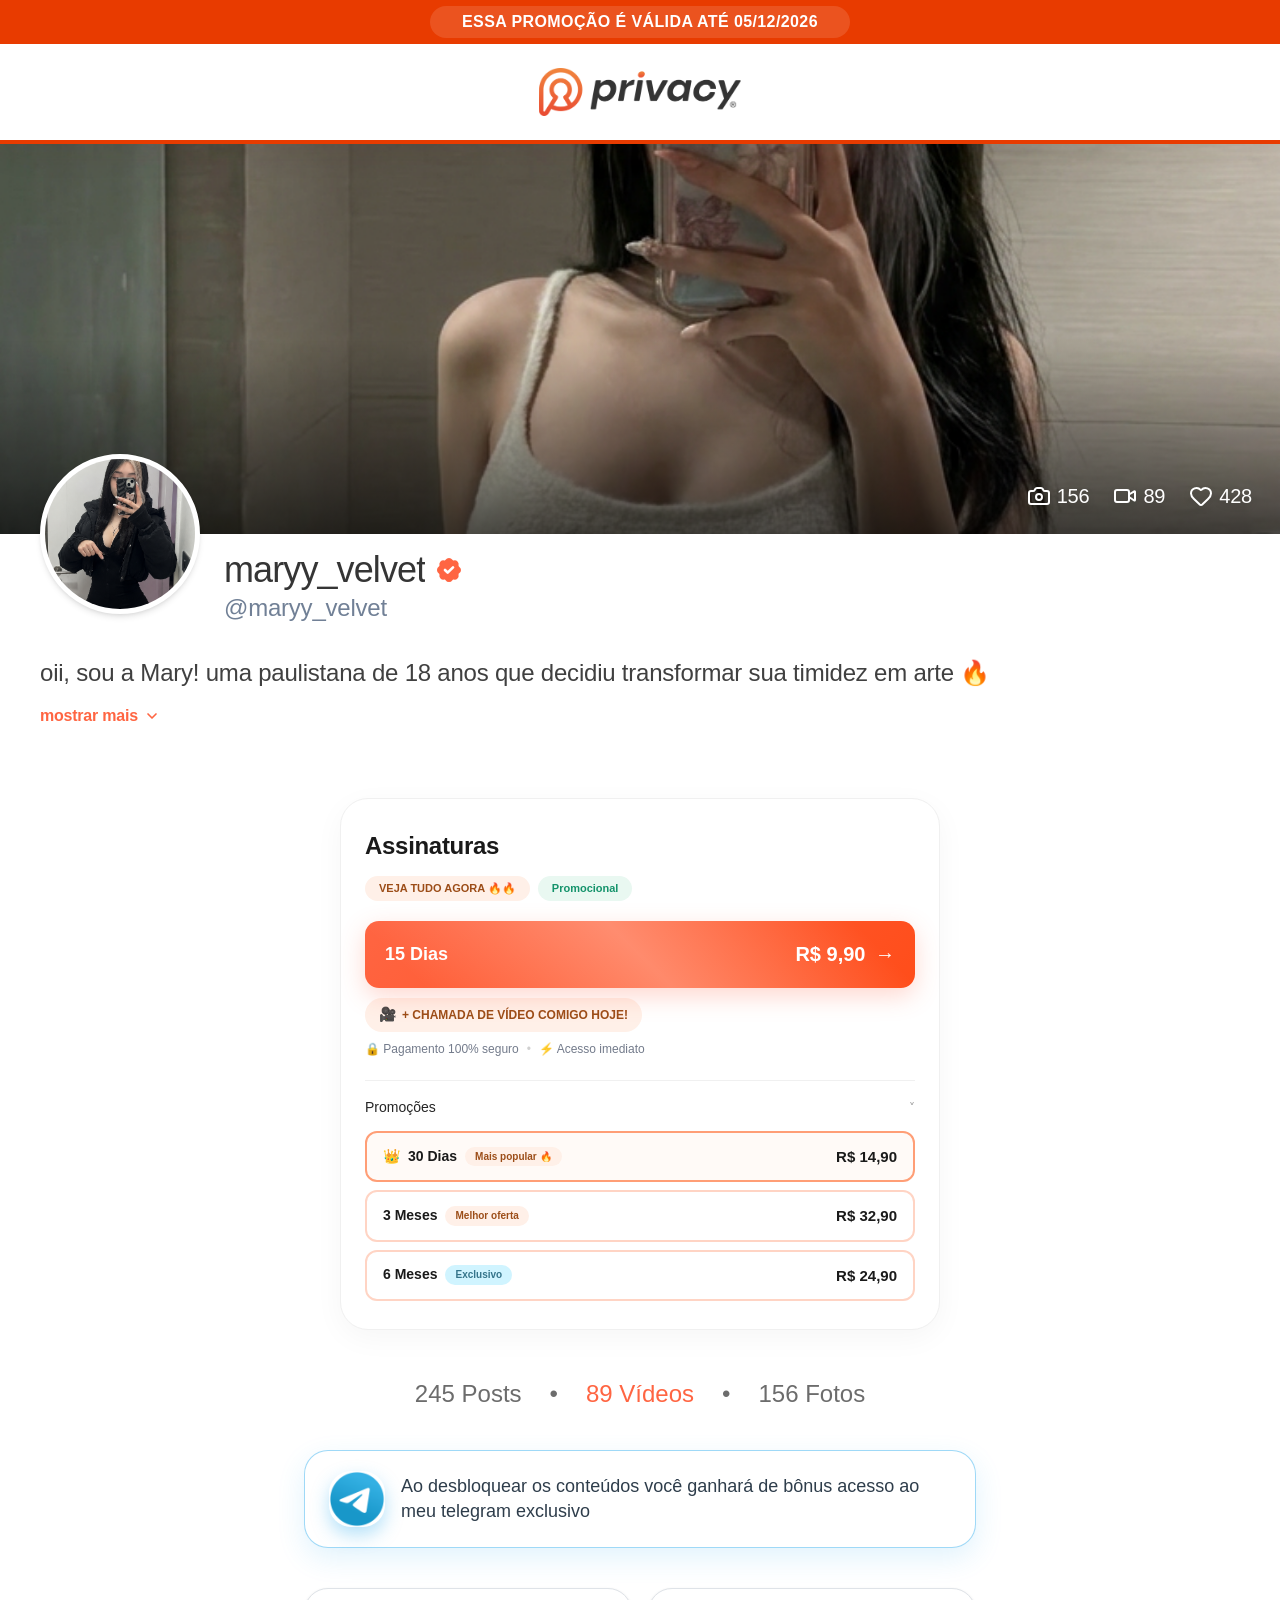
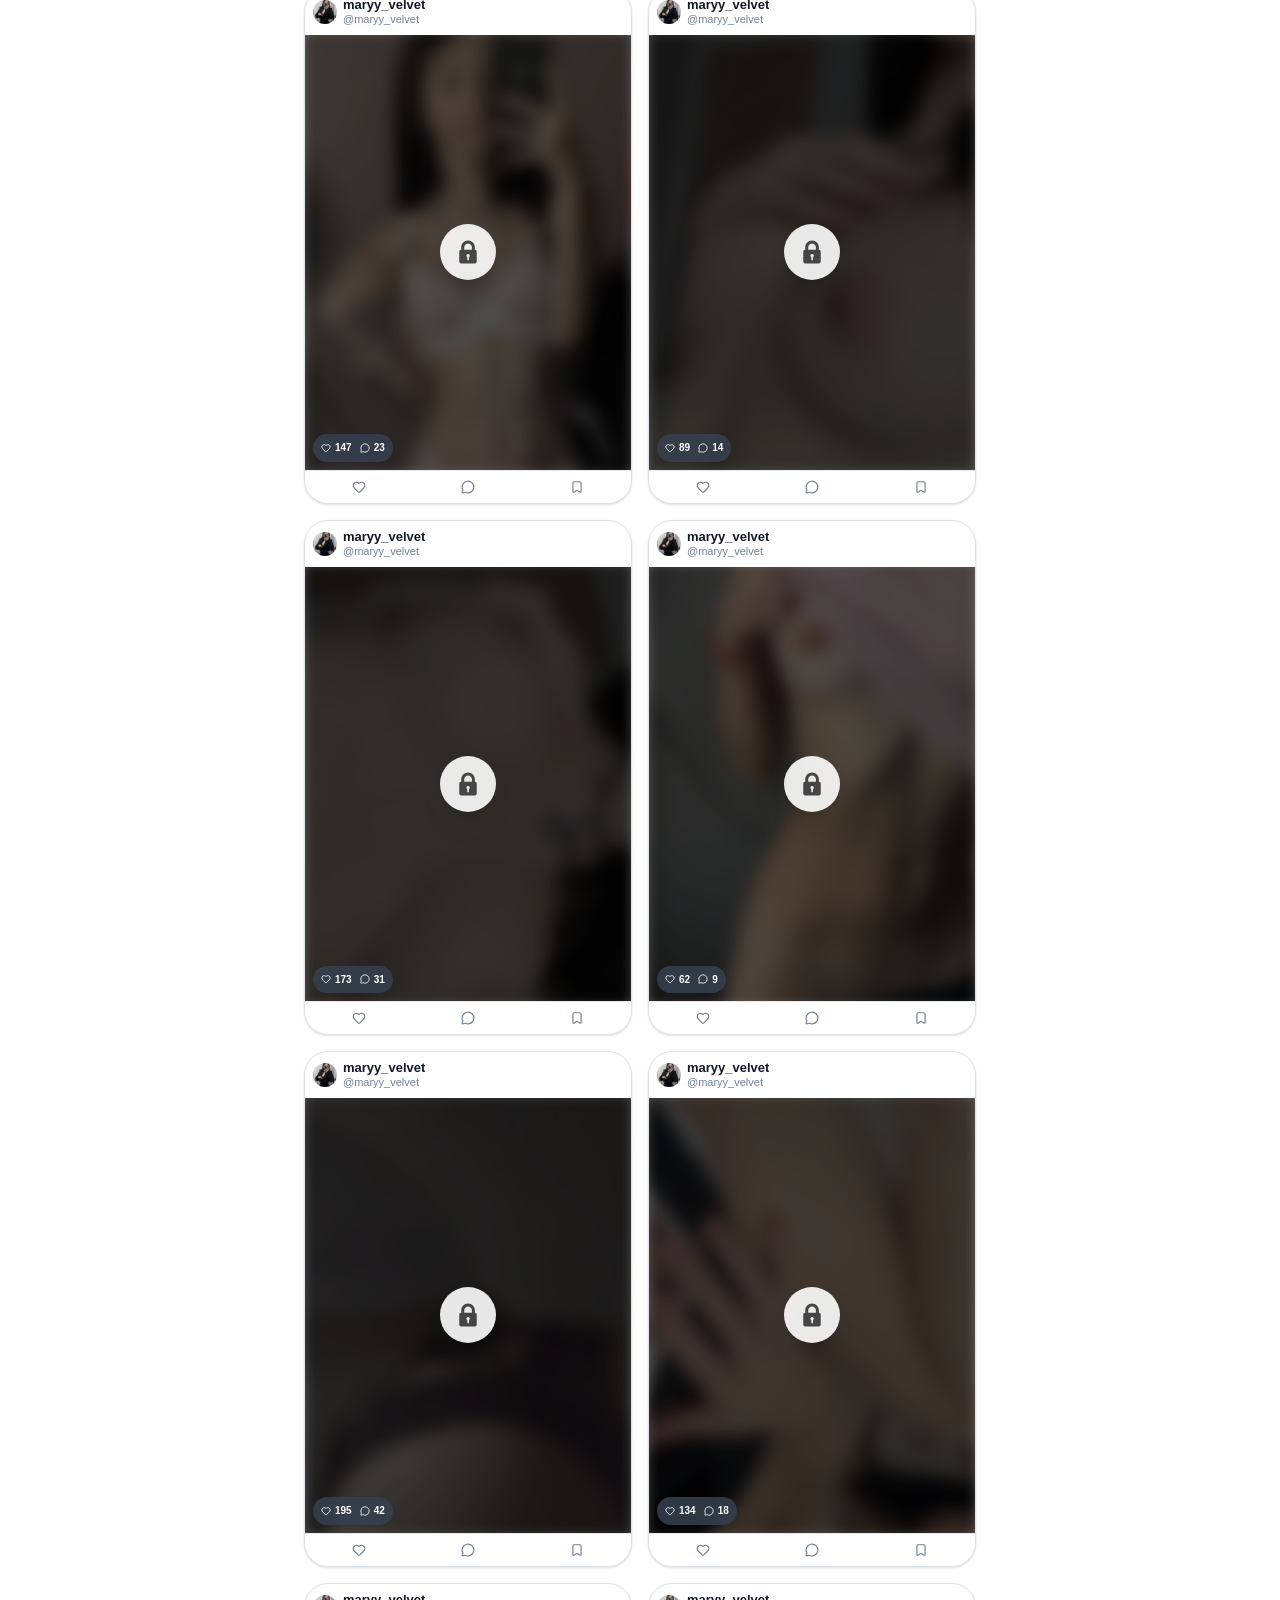
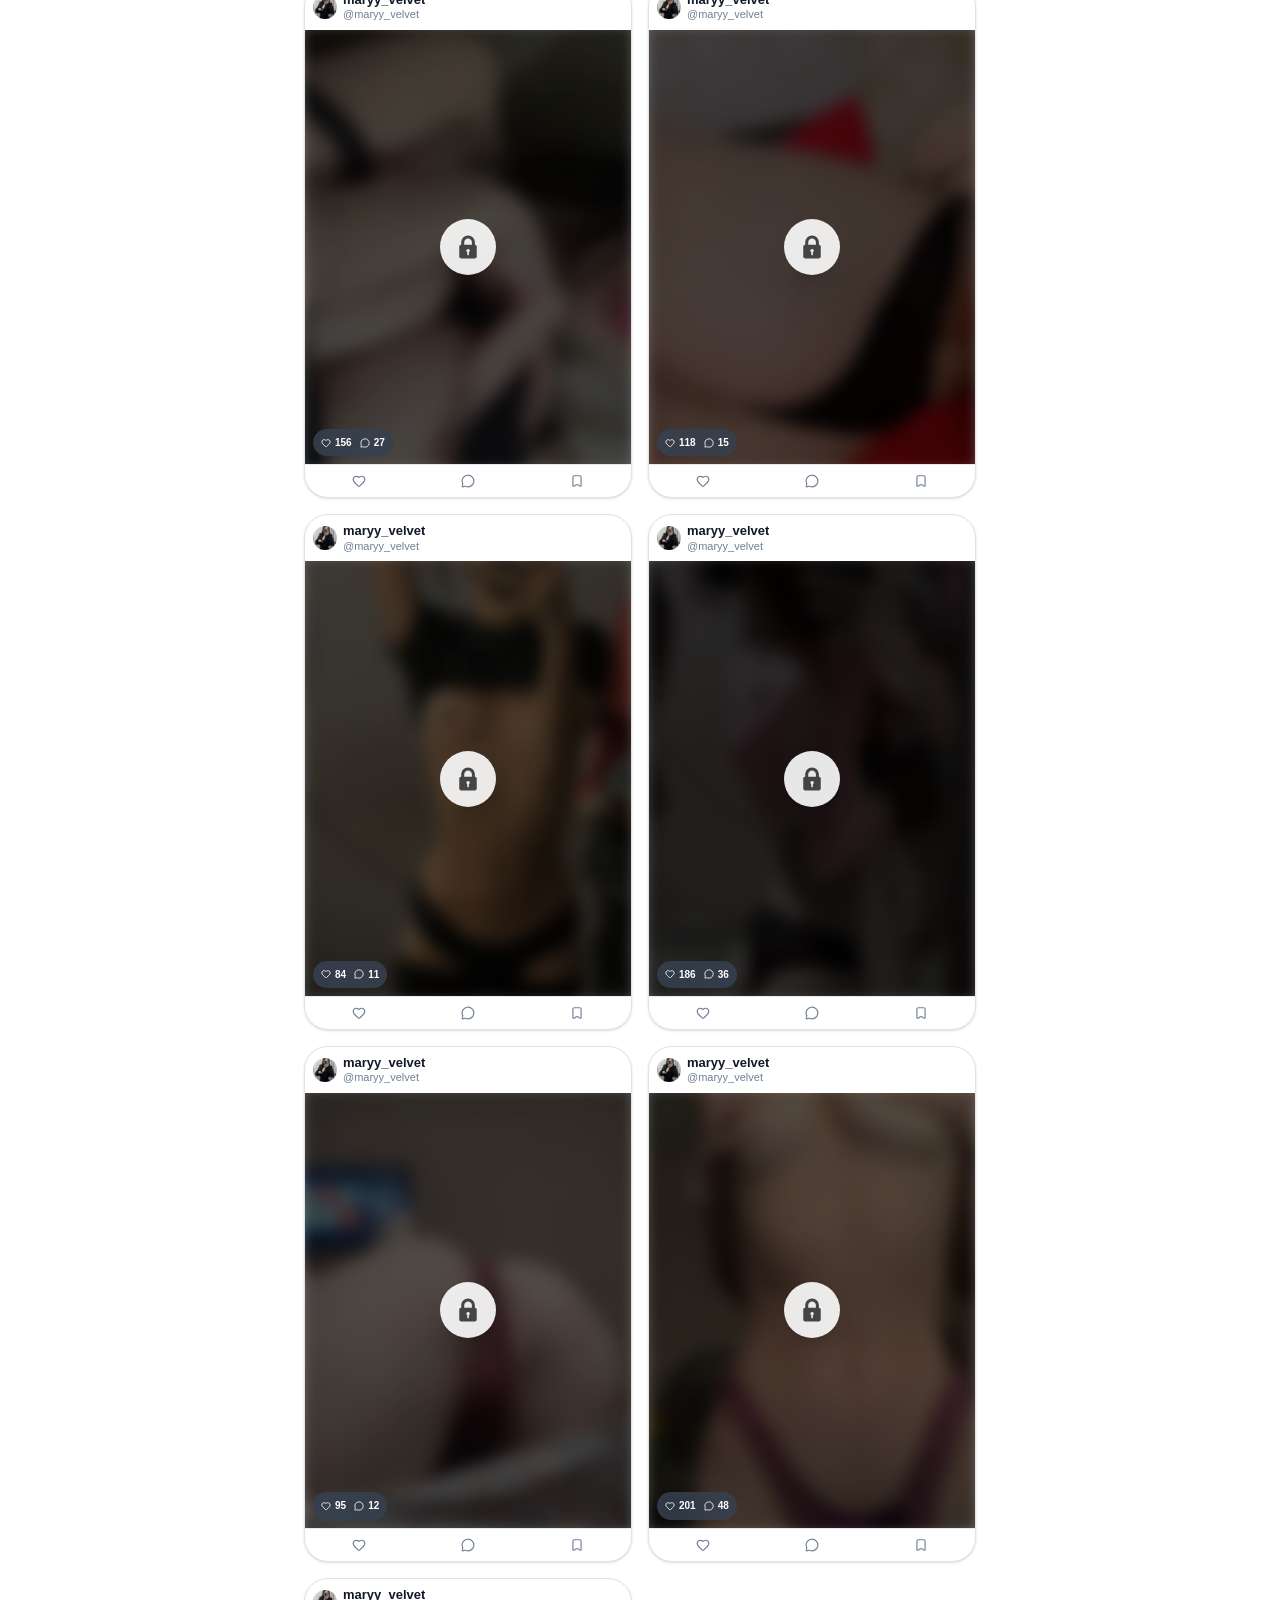
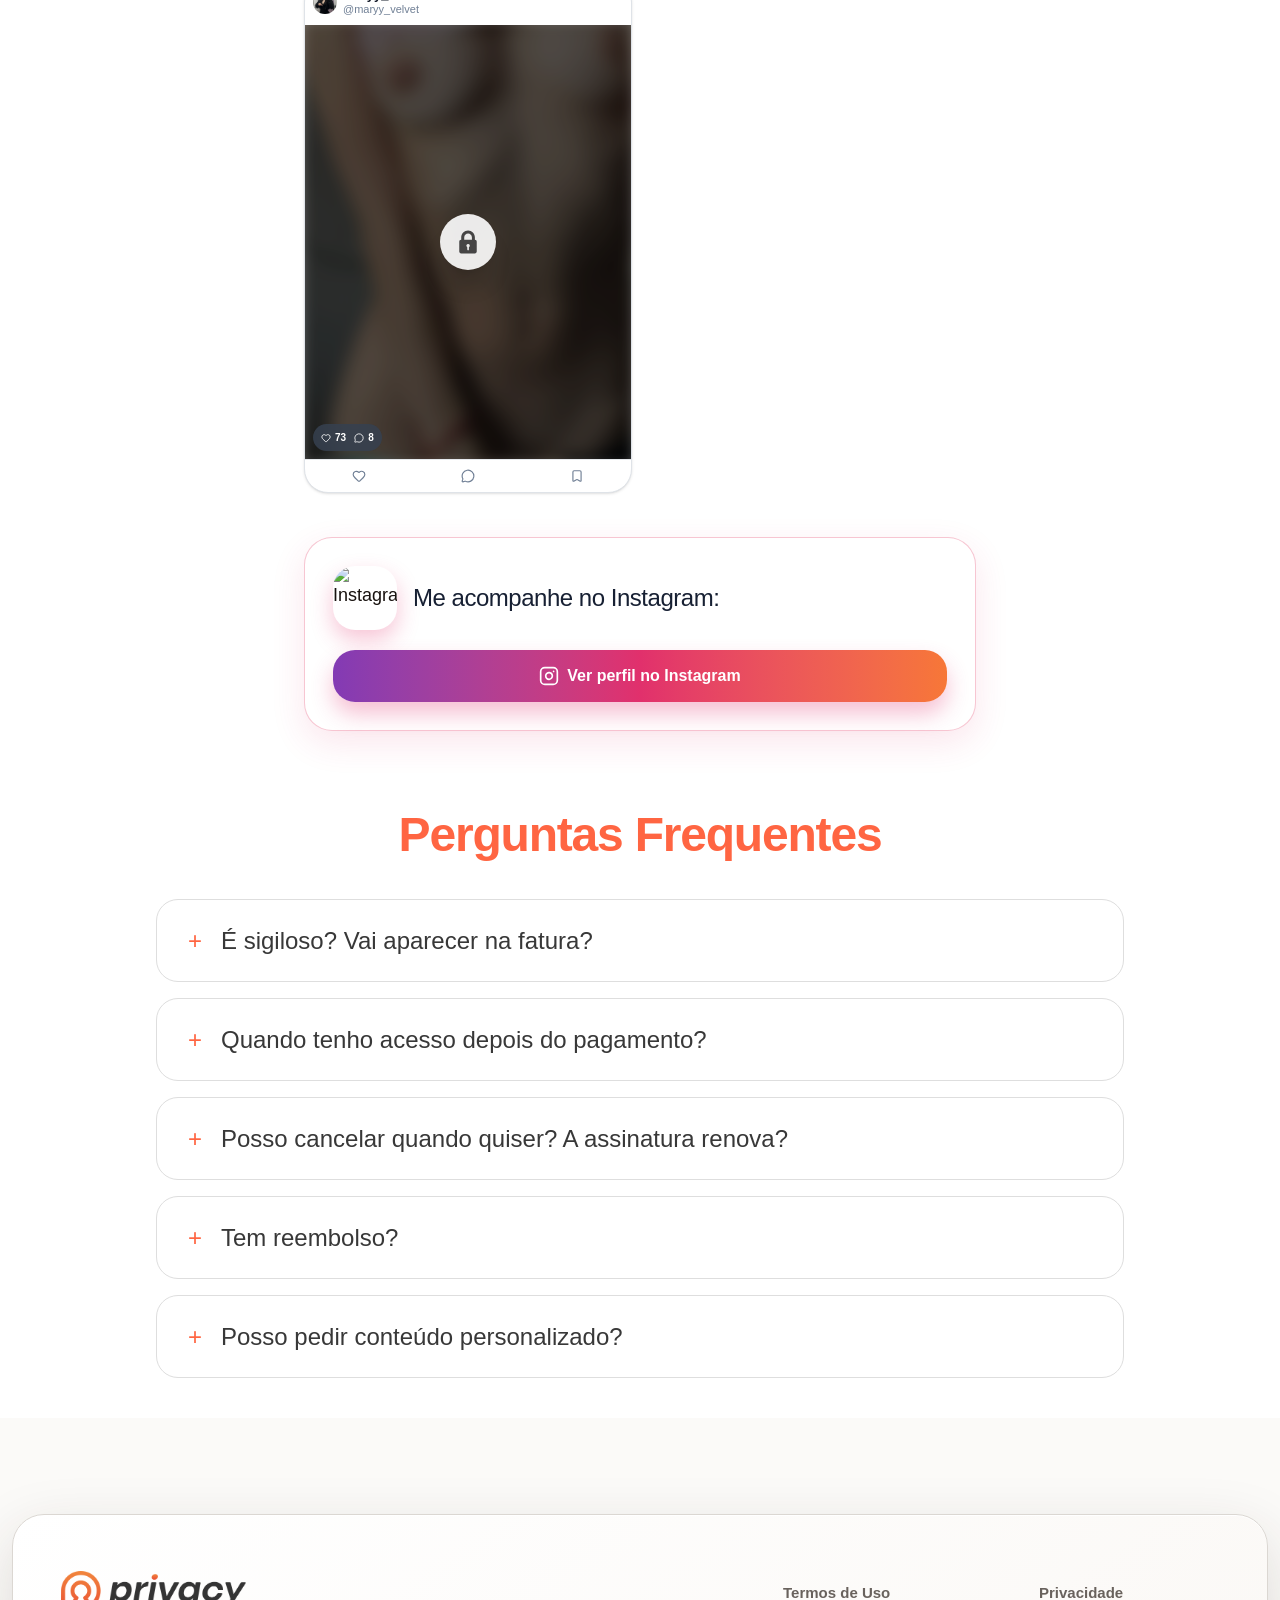
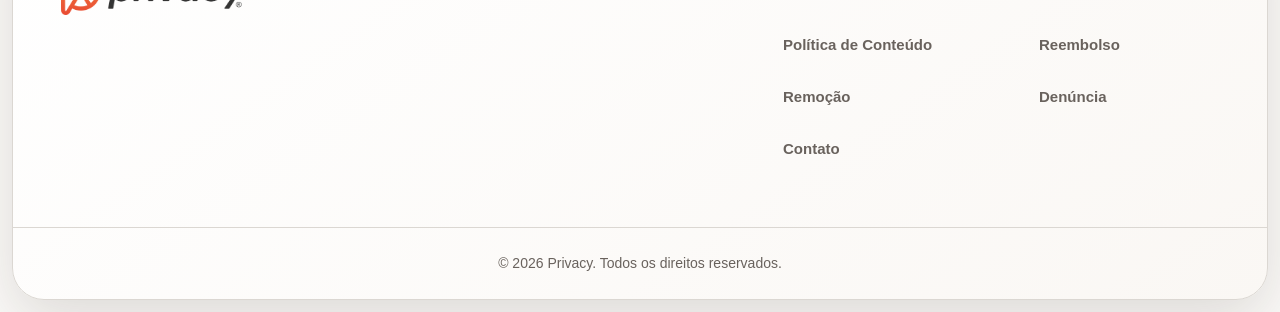
==== commit 2f780b52: "Fix page" ====
--- a/privacy.html
+++ b/privacy.html
@@ -88,776 +88,1434 @@
         style="display: none"
         src="https://www.facebook.com/tr?id=1363457548679560&ev=PageView&noscript=1"
     /></noscript>
-
-    <style>
-      /* ===== BORRA VÍDEOS E IMAGENS ===== */
-      .group video,
-      .group img {
-        filter: blur(8px) brightness(0.4) !important;
-        -webkit-filter: blur(8px) brightness(0.4) !important;
-        transition: filter 0.5s ease;
-        transform: scale(1.05);
-      }
-
-      /* ===== CONTEÚDO LIBERADO (SEM BLUR) ===== */
-      .group.conteudo-liberado video,
-      .group.conteudo-liberado img {
-        filter: blur(0px) brightness(1) !important;
-        -webkit-filter: blur(0px) brightness(1) !important;
-        transform: scale(1);
-      }
-
-      .group .grid.h-12.w-12 img,
-      .group .grid.h-12.w-12 svg {
-        filter: none !important;
-        -webkit-filter: none !important;
-        transform: none !important;
-      }
-
-      .group .pointer-events-none.absolute.inset-0.z-10 {
-        background: rgba(0, 0, 0, 0.2) !important;
-      }
-
-      .group.conteudo-liberado .pointer-events-none.absolute.inset-0.z-10 {
-        display: none !important;
-      }
-
-      .group .absolute.bottom-2.left-2.z-20 {
-        z-index: 20 !important;
-      }
-
-      .group:hover video,
-      .group:hover img {
-        filter: blur(8px) brightness(0.3) !important;
-        -webkit-filter: blur(8px) brightness(0.3) !important;
-      }
-
-      .group.conteudo-liberado:hover video,
-      .group.conteudo-liberado:hover img {
-        filter: blur(0px) brightness(1) !important;
-        -webkit-filter: blur(0px) brightness(1) !important;
-      }
-
-      /* ===== MODAL DE COMPRA ===== */
-      .modal-compra {
-        display: none;
-        position: fixed;
-        inset: 0;
-        z-index: 99999;
-        background: rgba(0, 0, 0, 0.7);
-        backdrop-filter: blur(8px);
-        padding: 20px;
-        align-items: center;
-        justify-content: center;
-        animation: fadeInModal 0.3s ease;
-      }
-
-      .modal-compra.active {
-        display: flex;
-      }
-
-      .modal-compra-content {
-        background: white;
-        border-radius: 24px;
-        max-width: 440px;
+<style>
+
+
+.btn-oferta-principal {
+    position: relative;
+    overflow: hidden;
+}
+
+.btn-shine {
+    position: absolute;
+    top: -50%;
+    left: -50%;
+    width: 200%;
+    height: 200%;
+    background: linear-gradient(
+        45deg,
+        rgba(255,255,255,0) 0%,
+        rgba(255,255,255,0) 30%,
+        rgba(255,255,255,0.4) 50%,
+        rgba(255,255,255,0) 70%,
+        rgba(255,255,255,0) 100%
+    );
+    animation: shineEffect 3s ease-in-out infinite;
+    z-index: 1;
+    pointer-events: none;
+}
+
+@keyframes shineEffect {
+    0% { transform: translateX(-100%) rotate(25deg); }
+    100% { transform: translateX(100%) rotate(25deg); }
+}
+
+
+/* ============================================
+   2. BORRA VÍDEOS E IMAGENS
+   ============================================ */
+.group video,
+.group img {
+    filter: blur(8px) brightness(0.4) !important;
+    -webkit-filter: blur(8px) brightness(0.4) !important;
+    transition: filter 0.5s ease;
+    transform: scale(1.05);
+}
+
+.group.conteudo-liberado video,
+.group.conteudo-liberado img {
+    filter: blur(0px) brightness(1) !important;
+    -webkit-filter: blur(0px) brightness(1) !important;
+    transform: scale(1);
+}
+
+.group .grid.h-12.w-12 img,
+.group .grid.h-12.w-12 svg {
+    filter: none !important;
+    -webkit-filter: none !important;
+    transform: none !important;
+}
+
+.group .pointer-events-none.absolute.inset-0.z-10 {
+    background: rgba(0, 0, 0, 0.2) !important;
+}
+
+.group.conteudo-liberado .pointer-events-none.absolute.inset-0.z-10 {
+    display: none !important;
+}
+
+.group .absolute.bottom-2.left-2.z-20 {
+    z-index: 20 !important;
+}
+
+.group:hover video,
+.group:hover img {
+    filter: blur(8px) brightness(0.3) !important;
+    -webkit-filter: blur(8px) brightness(0.3) !important;
+}
+
+.group.conteudo-liberado:hover video,
+.group.conteudo-liberado:hover img {
+    filter: blur(0px) brightness(1) !important;
+    -webkit-filter: blur(0px) brightness(1) !important;
+}
+
+.group {
+    cursor: pointer;
+}
+
+
+/* ============================================
+   3. MODAL DE COMPRA
+   ============================================ */
+.modal-compra {
+    display: none;
+    position: fixed;
+    inset: 0;
+    z-index: 99999;
+    background: rgba(0, 0, 0, 0.7);
+    backdrop-filter: blur(8px);
+    padding: 20px;
+    align-items: center;
+    justify-content: center;
+    animation: fadeInModal 0.3s ease;
+}
+
+.modal-compra.active {
+    display: flex;
+}
+
+.modal-compra-content {
+    background: white;
+    border-radius: 24px;
+    max-width: 440px;
+    width: 100%;
+    max-height: 90vh;
+    overflow-y: auto;
+    padding: 32px 28px 28px;
+    animation: slideUpModal 0.4s ease;
+    position: relative;
+    box-shadow: 0 30px 80px rgba(0, 0, 0, 0.3);
+}
+
+@keyframes fadeInModal {
+    from { opacity: 0; }
+    to { opacity: 1; }
+}
+
+@keyframes slideUpModal {
+    from {
+        opacity: 0;
+        transform: translateY(30px) scale(0.95);
+    }
+    to {
+        opacity: 1;
+        transform: translateY(0) scale(1);
+    }
+}
+
+.modal-compra-close {
+    position: absolute;
+    top: 12px;
+    right: 12px;
+    width: 36px;
+    height: 36px;
+    border-radius: 50%;
+    border: none;
+    background: #f3f4f6;
+    font-size: 20px;
+    cursor: pointer;
+    transition: 0.2s;
+    display: flex;
+    align-items: center;
+    justify-content: center;
+    color: #4b5563;
+}
+
+.modal-compra-close:hover {
+    background: #e5e7eb;
+    transform: rotate(90deg);
+}
+
+.modal-compra-avatar {
+    width: 64px;
+    height: 64px;
+    border-radius: 50%;
+    object-fit: cover;
+    margin: 0 auto 12px;
+    display: block;
+    border: 3px solid #ff6542;
+    box-shadow: 0 8px 24px rgba(255, 101, 66, 0.25);
+}
+
+.modal-compra-title {
+    text-align: center;
+    font-size: 22px;
+    font-weight: 700;
+    color: #1a1a1a;
+    margin-bottom: 4px;
+}
+
+.modal-compra-sub {
+    text-align: center;
+    color: #6b7280;
+    font-size: 14px;
+    margin-bottom: 16px;
+}
+
+.modal-compra-plans {
+    display: flex;
+    flex-direction: column;
+    gap: 10px;
+    margin: 12px 0 16px;
+}
+
+.modal-compra-plan {
+    display: flex;
+    justify-content: space-between;
+    align-items: center;
+    padding: 14px 16px;
+    background: white;
+    border: 2px solid #e8e8e8;
+    border-radius: 14px;
+    cursor: pointer;
+    transition: all 0.2s;
+    font-family: inherit;
+    width: 100%;
+    text-align: left;
+    flex-wrap: wrap;
+    gap: 8px;
+}
+
+.modal-compra-plan:hover {
+    border-color: #ff6542;
+    background: #fff8f5;
+    transform: scale(1.01);
+}
+
+.modal-compra-plan .plan-left {
+    display: flex;
+    align-items: center;
+    gap: 10px;
+    flex: 1;
+    min-width: 0;
+}
+
+.modal-compra-plan .plan-icon {
+    font-size: 20px;
+    flex-shrink: 0;
+}
+
+.modal-compra-plan .plan-name {
+    font-weight: 600;
+    font-size: 15px;
+    color: #1a1a1a;
+    display: flex;
+    align-items: center;
+    flex-wrap: wrap;
+    gap: 4px;
+}
+
+.modal-compra-plan .plan-desc {
+    font-size: 12px;
+    color: #888;
+    display: block;
+}
+
+.modal-compra-plan .plan-price {
+    font-weight: 700;
+    color: #ff6542;
+    font-size: 16px;
+    flex-shrink: 0;
+    white-space: nowrap;
+}
+
+.modal-compra-plan.popular {
+    border-color: #ff6542;
+    background: #fff8f5;
+}
+
+.modal-compra-plan .popular-tag {
+    font-size: 10px;
+    background: #ff6542;
+    color: white;
+    padding: 2px 10px;
+    border-radius: 12px;
+    font-weight: 700;
+    margin-left: 6px;
+    white-space: nowrap;
+}
+
+.modal-compra-payment {
+    text-align: center;
+    font-size: 13px;
+    color: #888;
+    margin: 8px 0;
+}
+
+.modal-compra-btn {
+    width: 100%;
+    padding: 16px;
+    background: linear-gradient(135deg, #ff6542, #ff4d1a);
+    color: white;
+    border: none;
+    border-radius: 12px;
+    font-size: 18px;
+    font-weight: 700;
+    cursor: pointer;
+    transition: 0.3s;
+    box-shadow: 0 12px 30px rgba(255, 101, 66, 0.35);
+    font-family: inherit;
+}
+
+.modal-compra-btn:hover {
+    transform: scale(1.02);
+    box-shadow: 0 16px 40px rgba(255, 101, 66, 0.45);
+}
+
+.modal-compra-btn:disabled {
+    opacity: 0.7;
+    cursor: not-allowed;
+    transform: none !important;
+}
+
+.modal-compra-security {
+    text-align: center;
+    font-size: 12px;
+    color: #999;
+    margin-top: 14px;
+}
+
+
+/* ============================================
+   4. TOAST (NOTIFICAÇÕES)
+   ============================================ */
+.toast-container {
+    position: fixed;
+    bottom: 30px;
+    left: 50%;
+    transform: translateX(-50%);
+    z-index: 999999;
+    display: flex;
+    flex-direction: column;
+    align-items: center;
+    gap: 10px;
+    pointer-events: none;
+    width: 100%;
+    max-width: 400px;
+    padding: 0 20px;
+}
+
+.toast {
+    pointer-events: auto;
+    padding: 14px 24px;
+    border-radius: 14px;
+    color: white;
+    font-weight: 600;
+    font-size: 15px;
+    box-shadow: 0 12px 40px rgba(0, 0, 0, 0.25);
+    animation: slideUpToast 0.4s ease;
+    width: 100%;
+    text-align: center;
+    backdrop-filter: blur(4px);
+    border: 1px solid rgba(255, 255, 255, 0.1);
+}
+
+.toast-success { background: linear-gradient(135deg, #22c55e, #16a34a); }
+.toast-error { background: linear-gradient(135deg, #ef4444, #dc2626); }
+.toast-info { background: linear-gradient(135deg, #3b82f6, #2563eb); }
+.toast-warning { background: linear-gradient(135deg, #f59e0b, #d97706); }
+
+@keyframes slideUpToast {
+    from {
+        opacity: 0;
+        transform: translateY(30px) scale(0.9);
+    }
+    to {
+        opacity: 1;
+        transform: translateY(0) scale(1);
+    }
+}
+
+.toast-hidden {
+    animation: slideDownToast 0.3s ease forwards;
+}
+
+@keyframes slideDownToast {
+    to {
+        opacity: 0;
+        transform: translateY(-20px) scale(0.9);
+    }
+}
+
+
+/* ============================================
+   5. LINK DE ACESSO APÓS PAGAMENTO
+   ============================================ */
+.modal-acesso-link {
+    display: none;
+    background: #f0fdf4;
+    border: 2px solid #22c55e;
+    border-radius: 14px;
+    padding: 16px;
+    margin: 12px 0;
+    text-align: center;
+}
+
+.modal-acesso-link.visible {
+    display: block;
+    animation: slideUpModal 0.4s ease;
+}
+/* =========================================================
+   MODAL
+========================================================= */
+
+.modal-compra {
+    position: fixed;
+    inset: 0;
+    z-index: 99999;
+
+    display: none;
+    align-items: center;
+    justify-content: center;
+
+    padding: 20px;
+
+    background: rgba(0, 0, 0, 0.68);
+
+    font-family:
+        Inter,
+        -apple-system,
+        BlinkMacSystemFont,
+        "Segoe UI",
+        Roboto,
+        Arial,
+        sans-serif;
+
+    box-sizing: border-box;
+}
+
+
+/* =========================================================
+   CONTEÚDO
+========================================================= */
+
+.modal-compra-content {
+    position: relative;
+
+    width: 100%;
+    max-width: 420px;
+
+    max-height: calc(100vh - 40px);
+    overflow-y: auto;
+
+    background: #ffffff;
+
+    border-radius: 17px;
+
+    padding: 27px 22px 20px;
+
+    box-sizing: border-box;
+
+    box-shadow:
+        0 20px 60px rgba(0, 0, 0, 0.25);
+
+    animation: modalEntrada 0.2s ease-out;
+}
+
+
+@keyframes modalEntrada {
+
+    from {
+        opacity: 0;
+        transform: translateY(12px) scale(0.98);
+    }
+
+    to {
+        opacity: 1;
+        transform: translateY(0) scale(1);
+    }
+
+}
+
+
+/* =========================================================
+   BOTÃO FECHAR
+========================================================= */
+
+.modal-compra-close {
+    position: absolute;
+
+    top: 11px;
+    right: 13px;
+
+    width: 34px;
+    height: 34px;
+
+    border: 0;
+    background: transparent;
+
+    color: #999;
+
+    font-size: 30px;
+    font-weight: 300;
+
+    line-height: 30px;
+
+    cursor: pointer;
+
+    padding: 0;
+
+    transition: color 0.2s ease;
+}
+
+
+.modal-compra-close:hover {
+    color: #555;
+}
+
+
+/* =========================================================
+   CABEÇALHO
+========================================================= */
+
+.modal-compra-header {
+    padding-right: 35px;
+    margin-bottom: 15px;
+}
+
+
+.modal-compra-header h2 {
+    margin: 0 0 5px;
+
+    color: #df4936;
+
+    font-size: 20px;
+    font-weight: 700;
+
+    line-height: 1.2;
+}
+
+
+.modal-compra-header p {
+    margin: 0;
+
+    color: #777;
+
+    font-size: 14px;
+    line-height: 1.4;
+}
+
+
+/* =========================================================
+   VALOR
+========================================================= */
+
+.modal-compra-valor {
+    display: flex;
+    align-items: center;
+    gap: 5px;
+
+    margin-bottom: 12px;
+
+    font-size: 15px;
+    color: #333;
+}
+
+
+.modal-compra-valor strong {
+    color: #ff573d;
+
+    font-size: 16px;
+    font-weight: 700;
+}
+
+
+/* =========================================================
+   FORMULÁRIO
+========================================================= */
+
+.modal-compra-form {
+    display: flex;
+    flex-direction: column;
+
+    gap: 9px;
+}
+
+
+.modal-compra-form input {
+    width: 100%;
+    height: 44px;
+
+    padding: 0 13px;
+
+    box-sizing: border-box;
+
+    border: 1px solid #dcdcdc;
+    border-radius: 11px;
+
+    background: #fff;
+
+    color: #333;
+
+    font-family: inherit;
+    font-size: 14px;
+
+    outline: none;
+
+    transition:
+        border-color 0.2s ease,
+        box-shadow 0.2s ease;
+}
+
+
+.modal-compra-form input::placeholder {
+    color: #777;
+}
+
+
+.modal-compra-form input:focus {
+    border-color: #ff6246;
+
+    box-shadow:
+        0 0 0 3px rgba(255, 98, 70, 0.10);
+}
+
+
+/* =========================================================
+   BOTÃO GERAR PIX
+========================================================= */
+
+.modal-compra-btn {
+    width: 100%;
+    height: 46px;
+
+    margin-top: 10px;
+
+    border: 0;
+    border-radius: 11px;
+
+    background:
+        linear-gradient(
+            90deg,
+            #ff6845 0%,
+            #ff4b4b 100%
+        );
+
+    color: #fff;
+
+    font-family: inherit;
+    font-size: 15px;
+    font-weight: 700;
+
+    cursor: pointer;
+
+    box-shadow:
+        0 5px 14px rgba(255, 83, 65, 0.18);
+
+    transition:
+        transform 0.15s ease,
+        opacity 0.15s ease;
+}
+
+
+.modal-compra-btn:hover {
+    transform: translateY(-1px);
+}
+
+
+.modal-compra-btn:active {
+    transform: translateY(0);
+}
+
+
+.modal-compra-btn:disabled {
+    opacity: 0.8;
+    cursor: wait;
+    transform: none;
+}
+
+
+/* =========================================================
+   ÁREA PIX
+========================================================= */
+
+.modal-pix {
+    display: none;
+
+    margin-top: 17px;
+
+    padding: 16px;
+
+    border-radius: 14px;
+
+    background: #fafafa;
+
+    border: 1px solid #eeeeee;
+
+    text-align: center;
+}
+
+
+/* =========================================================
+   STATUS PIX
+========================================================= */
+
+.pix-status {
+    margin-bottom: 13px;
+}
+
+
+.pix-status-title {
+    color: #444;
+    text-align: center;
+    font-size: 15px;
+    font-weight: 700;
+
+    margin-bottom: 4px;
+}
+
+
+.pix-loading {
+    display: inline-block;
+
+    margin-right: 3px;
+}
+
+
+.pix-status-subtitle {
+    color: #888;
+    text-align: center;
+    font-size: 12px;
+    line-height: 1.4;
+}
+
+
+/* =========================================================
+   QR CODE
+========================================================= */
+
+.pix-qrcode-wrapper {
+    width: 214px;
+    height: 214px;
+
+    margin: 0 auto 12px;
+
+    display: flex;
+    align-items: center;
+    justify-content: center;
+
+    background: #fff;
+
+    border-radius: 12px;
+
+    border: 1px solid #eeeeee;
+
+    box-sizing: border-box;
+}
+
+
+.pix-qrcode {
+    width: 200px;
+    height: 200px;
+
+    display: none;
+
+    object-fit: contain;
+
+    border-radius: 5px;
+}
+
+
+/* =========================================================
+   VALOR PIX
+========================================================= */
+
+.pix-valor {
+    display: inline-block;
+
+    padding: 6px 15px;
+
+    margin-bottom: 12px;
+
+    border-radius: 20px;
+
+    background: #fff1ed;
+
+    color: #ff563d;
+
+    font-size: 16px;
+    font-weight: 700;
+}
+
+
+/* =========================================================
+   PIX COPIA E COLA
+========================================================= */
+
+.pix-codigo-wrapper {
+    text-align: left;
+}
+
+
+.pix-codigo-label {
+    margin-bottom: 5px;
+
+    color: #777;
+
+    font-size: 11px;
+    font-weight: 600;
+}
+
+
+.pix-codigo {
+    width: 100%;
+
+    min-height: 48px;
+    max-height: 75px;
+
+    padding: 10px;
+
+    box-sizing: border-box;
+
+    overflow-y: auto;
+    word-break: break-all;
+
+    background: #fff;
+
+    border: 1px solid #ddd;
+    border-radius: 9px;
+
+    color: #666;
+
+    font-family: monospace;
+    font-size: 10px;
+
+    text-align: left;
+}
+
+
+/* =========================================================
+   COPIAR PIX
+========================================================= */
+
+.btn-copiar-pix {
+    width: 100%;
+    height: 43px;
+
+    margin-top: 8px;
+
+    border: 0;
+    border-radius: 10px;
+
+    background: oklch(61% .22 39);
+
+    color: #fff;
+
+    font-family: inherit;
+    font-size: 14px;
+    font-weight: 700;
+
+    cursor: pointer;
+
+    transition:
+        background 0.2s ease,
+        transform 0.15s ease;
+}
+
+
+.btn-copiar-pix:hover {
+    background: #007bb8;
+}
+
+
+.btn-copiar-pix:active {
+    transform: scale(0.99);
+}
+
+
+/* =========================================================
+   STATUS INTERNO
+========================================================= */
+
+.pix-status-hidden {
+    margin-top: 10px;
+
+    color: #777;
+
+    font-size: 13px;
+}
+
+
+/* =========================================================
+   MENSAGEM DE ERRO
+========================================================= */
+
+.modal-mensagem {
+    display: none;
+
+    margin-top: 9px;
+    padding: 9px 10px;
+
+    border-radius: 8px;
+
+    background: #fff1f1;
+
+    color: #d63b3b;
+
+    font-size: 13px;
+
+    text-align: center;
+}
+
+
+/* =========================================================
+   ACESSO LIBERADO
+========================================================= */
+
+.modal-acesso-link {
+    display: none;
+
+    margin-top: 17px;
+
+    padding: 20px 15px;
+
+    background: #f3fff7;
+
+    border: 1px solid #ccefd9;
+
+    border-radius: 13px;
+
+    text-align: center;
+}
+
+
+.acesso-sucesso {
+    width: 43px;
+    height: 43px;
+
+    margin: 0 auto 8px;
+
+    display: flex;
+    align-items: center;
+    justify-content: center;
+
+    border-radius: 50%;
+
+    background: #22a05a;
+
+    color: #fff;
+
+    font-size: 24px;
+    font-weight: 700;
+}
+
+
+.modal-acesso-link h3 {
+    margin: 0 0 4px;
+
+    color: #222;
+
+    font-size: 17px;
+}
+
+
+.modal-acesso-link p {
+    margin: 0 0 12px;
+
+    color: #777;
+
+    font-size: 13px;
+}
+
+
+.modal-acesso-link a {
+    display: block;
+
+    width: 100%;
+
+    padding: 12px 10px;
+
+    box-sizing: border-box;
+
+    border-radius: 10px;
+
+    background: #0088cc;
+
+    color: #fff;
+
+    text-decoration: none;
+
+    font-size: 14px;
+    font-weight: 700;
+}
+
+
+/* =========================================================
+   SEGURANÇA
+========================================================= */
+
+.modal-compra-security {
+    margin-top: 13px;
+
+    color: #999;
+
+    font-size: 11px;
+
+    text-align: center;
+}
+
+
+/* =========================================================
+   MOBILE
+========================================================= */
+
+@media (max-width: 480px) {
+
+    .modal-compra {
+        padding: 12px;
+    }
+
+
+    .modal-compra-content {
+        max-width: 420px;
+
+        padding: 25px 20px 17px;
+
+        border-radius: 16px;
+    }
+
+
+    .modal-compra-header h2 {
+        font-size: 19px;
+    }
+
+
+    .modal-compra-header p {
+        font-size: 13px;
+    }
+
+
+    .modal-compra-form input {
+        height: 45px;
+    }
+
+
+    .pix-qrcode-wrapper {
+        width: 204px;
+        height: 204px;
+    }
+
+
+    .pix-qrcode {
+        width: 190px;
+        height: 190px;
+    }
+
+}
+
+.modal-acesso-link a {
+    display: inline-block;
+    background: #22c55e;
+    color: white;
+    padding: 12px 24px;
+    border-radius: 10px;
+    text-decoration: none;
+    font-weight: 700;
+    font-size: 16px;
+    transition: 0.3s;
+    margin-top: 8px;
+}
+
+.modal-acesso-link a:hover {
+    transform: scale(1.05);
+    box-shadow: 0 8px 24px rgba(34, 197, 94, 0.4);
+}
+
+.modal-acesso-link .check {
+    font-size: 32px;
+    display: block;
+    margin-bottom: 4px;
+}
+
+
+/* ============================================
+   6. BOTÃO TELEGRAM APÓS COMPRA
+   ============================================ */
+.btn-telegram {
+    display: none;
+    width: 100%;
+    max-width: 400px;
+    margin: 20px auto;
+    padding: 16px 24px;
+    background: linear-gradient(135deg, #0088cc, #005f8a);
+    color: white;
+    border: none;
+    border-radius: 16px;
+    font-size: 18px;
+    font-weight: 700;
+    cursor: pointer;
+    transition: all 0.3s;
+    box-shadow: 0 12px 30px rgba(0, 136, 204, 0.35);
+    font-family: inherit;
+    text-decoration: none;
+    text-align: center;
+}
+
+.btn-telegram:hover {
+    transform: translateY(-2px);
+    box-shadow: 0 16px 40px rgba(0, 136, 204, 0.45);
+}
+
+.btn-telegram.visible {
+    display: block;
+}
+
+.btn-telegram svg {
+    width: 24px;
+    height: 24px;
+    vertical-align: middle;
+    margin-right: 10px;
+    fill: white;
+}
+
+.btn-container-telegram {
+    display: flex;
+    justify-content: center;
+    padding: 10px 0;
+}
+
+
+/* ============================================
+   7. SEÇÃO ASSINATURAS
+   ============================================ */
+.mx-auto.mb-10.max-w-2xl.rounded-\[1\.75rem\].border.border-\[\#e4e4e4\].bg-white.p-5.shadow-\[0_12px_34px_rgba\(35\,35\,35\,0\.06\)\].sm\:p-7.mt-10 {
+    max-width: 672px;
+    margin: 40px auto;
+    background: #ffffff;
+    border: 1px solid #e4e4e4;
+    border-radius: 28px;
+    padding: 28px;
+    box-shadow: 0 12px 34px rgba(35,35,35,0.06);
+}
+
+.mx-auto.mb-10.max-w-2xl.rounded-\[1\.75rem\].border.border-\[\#e4e4e4\].bg-white.p-5.shadow-\[0_12px_34px_rgba\(35\,35\,35\,0\.06\)\].sm\:p-7.mt-10 h2 {
+    font-weight: 500;
+    letter-spacing: -0.02em;
+    color: #172033;
+}
+
+.mx-auto.mb-10.max-w-2xl.rounded-\[1\.75rem\].border.border-\[\#e4e4e4\].bg-white.p-5.shadow-\[0_12px_34px_rgba\(35\,35\,35\,0\.06\)\].sm\:p-7.mt-10 .text-\[\#ff6542\] {
+    color: #ff6542;
+}
+
+.mx-auto.mb-10.max-w-2xl.rounded-\[1\.75rem\].border.border-\[\#e4e4e4\].bg-white.p-5.shadow-\[0_12px_34px_rgba\(35\,35\,35\,0\.06\)\].sm\:p-7.mt-10 .rounded-full {
+    font-weight: 600;
+    font-size: 11px;
+    padding: 2px 12px;
+    border-radius: 20px;
+    white-space: nowrap;
+}
+
+.mx-auto.mb-10.max-w-2xl.rounded-\[1\.75rem\].border.border-\[\#e4e4e4\].bg-white.p-5.shadow-\[0_12px_34px_rgba\(35\,35\,35\,0\.06\)\].sm\:p-7.mt-10 button {
+    display: flex;
+    flex-wrap: wrap;
+    align-items: center;
+    justify-content: space-between;
+    gap: 8px;
+    width: 100%;
+    min-height: 70px;
+    padding: 12px 16px;
+    background: #ffffff;
+    border: 2px solid #ff9e76;
+    border-radius: 16px;
+    text-align: left;
+    font-family: inherit;
+    cursor: pointer;
+    transition: all 0.2s ease-in-out;
+}
+
+.mx-auto.mb-10.max-w-2xl.rounded-\[1\.75rem\].border.border-\[\#e4e4e4\].bg-white.p-5.shadow-\[0_12px_34px_rgba\(35\,35\,35\,0\.06\)\].sm\:p-7.mt-10 button:hover {
+    border-color: #ff7a4a;
+    box-shadow: 0 4px 12px rgba(255,158,118,0.2);
+    transform: translateY(-1px);
+}
+
+.mx-auto.mb-10.max-w-2xl.rounded-\[1\.75rem\].border.border-\[\#e4e4e4\].bg-white.p-5.shadow-\[0_12px_34px_rgba\(35\,35\,35\,0\.06\)\].sm\:p-7.mt-10 button b {
+    font-weight: 600;
+    font-size: 15px;
+    color: #172033;
+    flex-shrink: 0;
+}
+
+.mx-auto.mb-10.max-w-2xl.rounded-\[1\.75rem\].border.border-\[\#e4e4e4\].bg-white.p-5.shadow-\[0_12px_34px_rgba\(35\,35\,35\,0\.06\)\].sm\:p-7.mt-10 button .inline-flex.shrink-0 {
+    display: flex;
+    align-items: center;
+    gap: 4px;
+    font-weight: 700;
+    font-size: 16px;
+    color: #172033;
+    flex-shrink: 0;
+    white-space: nowrap;
+}
+
+.mx-auto.mb-10.max-w-2xl.rounded-\[1\.75rem\].border.border-\[\#e4e4e4\].bg-white.p-5.shadow-\[0_12px_34px_rgba\(35\,35\,35\,0\.06\)\].sm\:p-7.mt-10 button .lucide-arrow-right {
+    width: 16px;
+    height: 16px;
+    flex-shrink: 0;
+    transition: transform 0.2s ease;
+}
+
+.mx-auto.mb-10.max-w-2xl.rounded-\[1\.75rem\].border.border-\[\#e4e4e4\].bg-white.p-5.shadow-\[0_12px_34px_rgba\(35\,35\,35\,0\.06\)\].sm\:p-7.mt-10 button:hover .lucide-arrow-right {
+    transform: translateX(3px);
+}
+
+.mx-auto.mb-10.max-w-2xl.rounded-\[1\.75rem\].border.border-\[\#e4e4e4\].bg-white.p-5.shadow-\[0_12px_34px_rgba\(35\,35\,35\,0\.06\)\].sm\:p-7.mt-10 .flex.flex-col.gap-2\.5 {
+    display: flex;
+    flex-direction: column;
+    gap: 10px;
+}
+
+.mx-auto.mb-10.max-w-2xl.rounded-\[1\.75rem\].border.border-\[\#e4e4e4\].bg-white.p-5.shadow-\[0_12px_34px_rgba\(35\,35\,35\,0\.06\)\].sm\:p-7.mt-10 .lucide-lock,
+.mx-auto.mb-10.max-w-2xl.rounded-\[1\.75rem\].border.border-\[\#e4e4e4\].bg-white.p-5.shadow-\[0_12px_34px_rgba\(35\,35\,35\,0\.06\)\].sm\:p-7.mt-10 .lucide-zap {
+    width: 14px;
+    height: 14px;
+    flex-shrink: 0;
+}
+
+.mx-auto.mb-10.max-w-2xl.rounded-\[1\.75rem\].border.border-\[\#e4e4e4\].bg-white.p-5.shadow-\[0_12px_34px_rgba\(35\,35\,35\,0\.06\)\].sm\:p-7.mt-10 .text-\[\#0bb981\] {
+    color: #0bb981;
+}
+
+.mx-auto.mb-10.max-w-2xl.rounded-\[1\.75rem\].border.border-\[\#e4e4e4\].bg-white.p-5.shadow-\[0_12px_34px_rgba\(35\,35\,35\,0\.06\)\].sm\:p-7.mt-10 [aria-hidden="true"] {
+    color: #6a6661;
+}
+
+.mx-auto.mb-10.max-w-2xl.rounded-\[1\.75rem\].border.border-\[\#e4e4e4\].bg-white.p-5.shadow-\[0_12px_34px_rgba\(35\,35\,35\,0\.06\)\].sm\:p-7.mt-10 .border-t {
+    border-top: 1px solid #ececec;
+}
+
+
+/* ============================================
+   8. RESPONSIVIDADE
+   ============================================ */
+
+/* Tablet e mobile grande */
+@media (min-width: 641px) and (max-width: 1024px) {
+    section[data-offer-layout="unified-v2"] {
+        padding: 28px !important;
+    }
+}
+
+/* Mobile */
+@media (max-width: 640px) {
+    /* Seção assinaturas */
+    .mx-auto.mb-10.max-w-2xl.rounded-\[1\.75rem\].border.border-\[\#e4e4e4\].bg-white.p-5.shadow-\[0_12px_34px_rgba\(35\,35\,35\,0\.06\)\].sm\:p-7.mt-10 {
+        padding: 20px !important;
+        border-radius: 24px !important;
+        margin: 20px 16px !important;
+    }
+    
+    .mx-auto.mb-10.max-w-2xl.rounded-\[1\.75rem\].border.border-\[\#e4e4e4\].bg-white.p-5.shadow-\[0_12px_34px_rgba\(35\,35\,35\,0\.06\)\].sm\:p-7.mt-10 h2 {
+        font-size: 1.25rem !important;
+    }
+    
+    .mx-auto.mb-10.max-w-2xl.rounded-\[1\.75rem\].border.border-\[\#e4e4e4\].bg-white.p-5.shadow-\[0_12px_34px_rgba\(35\,35\,35\,0\.06\)\].sm\:p-7.mt-10 button {
+        padding: 10px 14px !important;
+        min-height: 60px !important;
+        flex-direction: column;
+        align-items: stretch;
+        gap: 6px;
+    }
+    
+    .mx-auto.mb-10.max-w-2xl.rounded-\[1\.75rem\].border.border-\[\#e4e4e4\].bg-white.p-5.shadow-\[0_12px_34px_rgba\(35\,35\,35\,0\.06\)\].sm\:p-7.mt-10 button b {
+        font-size: 13px !important;
+    }
+    
+    .mx-auto.mb-10.max-w-2xl.rounded-\[1\.75rem\].border.border-\[\#e4e4e4\].bg-white.p-5.shadow-\[0_12px_34px_rgba\(35\,35\,35\,0\.06\)\].sm\:p-7.mt-10 button .inline-flex.shrink-0 {
         width: 100%;
-        max-height: 90vh;
-        overflow-y: auto;
-        padding: 32px 28px 28px;
-        animation: slideUpModal 0.4s ease;
-        position: relative;
-        box-shadow: 0 30px 80px rgba(0, 0, 0, 0.3);
-      }
-
-      @keyframes fadeInModal {
-        from {
-          opacity: 0;
-        }
-        to {
-          opacity: 1;
-        }
-      }
-
-      @keyframes slideUpModal {
-        from {
-          opacity: 0;
-          transform: translateY(30px) scale(0.95);
-        }
-        to {
-          opacity: 1;
-          transform: translateY(0) scale(1);
-        }
-      }
-
-      .modal-compra-close {
-        position: absolute;
-        top: 12px;
-        right: 12px;
-        width: 36px;
-        height: 36px;
-        border-radius: 50%;
-        border: none;
-        background: #f3f4f6;
+        justify-content: flex-end;
+        padding-top: 6px;
+        border-top: 1px solid #f0f0f0;
+        font-size: 15px !important;
+    }
+    
+    .mx-auto.mb-10.max-w-2xl.rounded-\[1\.75rem\].border.border-\[\#e4e4e4\].bg-white.p-5.shadow-\[0_12px_34px_rgba\(35\,35\,35\,0\.06\)\].sm\:p-7.mt-10 .rounded-full {
+        font-size: 10px !important;
+        padding: 1px 10px !important;
+    }
+
+    /* Outros ajustes mobile */
+    section[data-offer-layout="unified-v2"] {
+        padding: 20px !important;
+        border-radius: 24px !important;
+        margin: 20px 16px !important;
+    }
+
+    section[data-offer-layout="unified-v2"] h2 {
+        font-size: 1.25rem !important;
+    }
+
+    section[data-offer-layout="unified-v2"] button {
+        padding: 10px 14px !important;
+        min-height: 60px !important;
+        flex-direction: column;
+        align-items: stretch;
+        gap: 6px;
+    }
+
+    section[data-offer-layout="unified-v2"] button b {
+        font-size: 13px !important;
+    }
+
+    section[data-offer-layout="unified-v2"] button .inline-flex.shrink-0 {
+        width: 100%;
+        justify-content: flex-end;
+        padding-top: 6px;
+        border-top: 1px solid #f0f0f0;
+        font-size: 15px !important;
+    }
+
+    section[data-offer-layout="unified-v2"] .rounded-full {
+        font-size: 10px !important;
+        padding: 1px 10px !important;
+    }
+
+    section[data-offer-layout="unified-v2"] .text-sm {
+        font-size: 12px !important;
+    }
+
+    section[data-offer-layout="unified-v2"] .text-xl {
+        font-size: 1.1rem !important;
+    }
+}
+
+/* Celulares pequenos */
+@media (max-width: 480px) {
+    #timerPix {
+        font-size: 20px !important;
+    }
+
+    #qrCodePix {
+        width: 160px !important;
+        height: 160px !important;
+    }
+
+    .modal-acesso-link a {
+        font-size: 14px !important;
+        padding: 10px 16px !important;
+        display: block;
+        width: 100%;
+        box-sizing: border-box;
+    }
+
+    .modal-compra-content {
+        padding: 24px 16px 20px;
+        max-width: 100%;
+        margin: 10px;
+        border-radius: 20px;
+    }
+
+    .modal-compra-plans {
+        gap: 8px;
+    }
+
+    .modal-compra-plan {
+        padding: 12px 14px;
+    }
+
+    .modal-compra-plan .plan-icon {
+        font-size: 18px;
+    }
+
+    .modal-compra-plan .plan-name {
+        font-size: 14px;
+    }
+
+    .modal-compra-plan .plan-price {
+        font-size: 14px;
+    }
+
+    .modal-compra-title {
         font-size: 20px;
-        cursor: pointer;
-        transition: 0.2s;
-        display: flex;
-        align-items: center;
-        justify-content: center;
-        color: #4b5563;
-      }
-
-      .modal-compra-close:hover {
-        background: #e5e7eb;
-        transform: rotate(90deg);
-      }
-
-      .modal-compra-avatar {
-        width: 64px;
-        height: 64px;
-        border-radius: 50%;
-        object-fit: cover;
-        margin: 0 auto 12px;
-        display: block;
-        border: 3px solid #ff6542;
-        box-shadow: 0 8px 24px rgba(255, 101, 66, 0.25);
-      }
-
-      .modal-compra-title {
-        text-align: center;
-        font-size: 22px;
-        font-weight: 700;
-        color: #1a1a1a;
-        margin-bottom: 4px;
-      }
-
-      .modal-compra-sub {
-        text-align: center;
-        color: #6b7280;
+    }
+
+    .modal-compra-btn {
+        font-size: 16px;
+        padding: 14px;
+    }
+
+}
+
+/* Celulares muito pequenos */
+@media (max-width: 380px) {
+    .modal-compra-plan {
+        padding: 12px 12px;
+        flex-direction: column;
+        align-items: stretch;
+        gap: 6px;
+    }
+
+    .modal-compra-plan .plan-left {
+        width: 100%;
+    }
+
+    .modal-compra-plan .plan-price {
+        text-align: right;
+        width: 100%;
+        padding-top: 4px;
+        border-top: 1px solid #f0f0f0;
+    }
+
+    .modal-compra-plan .plan-name {
         font-size: 14px;
-        margin-bottom: 16px;
-      }
-
-      .modal-compra-price-box {
-        background: #f8f9fa;
-        border-radius: 12px;
-        padding: 16px;
-        margin-bottom: 16px;
-        text-align: center;
-      }
-
-      .modal-compra-price-box .price {
-        font-size: 32px;
-        font-weight: 800;
-        color: #ff6542;
-      }
-
-      .modal-compra-price-box .label {
-        font-size: 13px;
-        color: #666;
-        display: block;
-        margin-top: 2px;
-      }
-
-      .modal-compra-plans {
-        display: flex;
-        flex-direction: column;
-        gap: 10px;
-        margin: 12px 0 16px;
-      }
-
-      .modal-compra-plan {
-        display: flex;
-        justify-content: space-between;
-        align-items: center;
-        padding: 14px 16px;
-        background: white;
-        border: 2px solid #e8e8e8;
-        border-radius: 14px;
-        cursor: pointer;
-        transition: all 0.2s;
-        font-family: inherit;
-        width: 100%;
-        text-align: left;
-      }
-
-      .modal-compra-plan:hover {
-        border-color: #ff6542;
-        background: #fff8f5;
-        transform: scale(1.01);
-      }
-
-      /* ===== CORREÇÃO DAS OPÇÕES DE PAGAMENTO ===== */
-      .modal-compra-plans {
-        display: flex;
-        flex-direction: column;
-        gap: 10px;
-        margin: 12px 0 16px;
-      }
-
-      .modal-compra-plan {
-        display: flex;
-        justify-content: space-between;
-        align-items: center;
-        padding: 14px 16px;
-        background: white;
-        border: 2px solid #e8e8e8;
-        border-radius: 14px;
-        cursor: pointer;
-        transition: all 0.2s;
-        font-family: inherit;
-        width: 100%;
-        text-align: left;
-        flex-wrap: wrap;
-        gap: 8px;
-      }
-
-      .modal-compra-plan:hover {
-        border-color: #ff6542;
-        background: #fff8f5;
-        transform: scale(1.01);
-      }
-
-      .modal-compra-plan .plan-left {
-        display: flex;
-        align-items: center;
-        gap: 10px;
-        flex: 1;
-        min-width: 0;
-      }
-
-      .modal-compra-plan .plan-icon {
-        font-size: 20px;
-        flex-shrink: 0;
-      }
-
-      .modal-compra-plan .plan-name {
-        font-weight: 600;
-        font-size: 15px;
-        color: #1a1a1a;
-        display: flex;
-        align-items: center;
-        flex-wrap: wrap;
-        gap: 4px;
-      }
-
-      .modal-compra-plan .plan-desc {
-        font-size: 12px;
-        color: #888;
-        display: block;
-      }
-
-      .modal-compra-plan .plan-price {
-        font-weight: 700;
-        color: #ff6542;
-        font-size: 16px;
-        flex-shrink: 0;
-        white-space: nowrap;
-      }
-
-      .modal-compra-plan.popular {
-        border-color: #ff6542;
-        background: #fff8f5;
-      }
-
-      .modal-compra-plan .popular-tag {
-        font-size: 10px;
-        background: #ff6542;
-        color: white;
-        padding: 2px 10px;
-        border-radius: 12px;
-        font-weight: 700;
-        margin-left: 6px;
-        white-space: nowrap;
-      }
-
-      /* ===== CORREÇÃO PARA TELAS MUITO PEQUENAS ===== */
-      @media (max-width: 380px) {
-        .modal-compra-plan {
-          padding: 12px 12px;
-          flex-direction: column;
-          align-items: stretch;
-          gap: 6px;
-        }
-
-        .modal-compra-plan .plan-left {
-          width: 100%;
-        }
-
-        .modal-compra-plan .plan-price {
-          text-align: right;
-          width: 100%;
-          padding-top: 4px;
-          border-top: 1px solid #f0f0f0;
-        }
-
-        .modal-compra-plan .plan-name {
-          font-size: 14px;
-        }
-
-        .modal-compra-plan .plan-desc {
-          font-size: 11px;
-        }
-
-        .modal-compra-plan .popular-tag {
-          font-size: 9px;
-          padding: 1px 8px;
-        }
-      }
-
-      /* ===== CORREÇÃO PARA O MODAL EM TELAS PEQUENAS ===== */
-      @media (max-width: 480px) {
-        .modal-compra-content {
-          padding: 24px 16px 20px;
-          max-width: 100%;
-          margin: 10px;
-          border-radius: 20px;
-        }
-
-        .modal-compra-plans {
-          gap: 8px;
-        }
-
-        .modal-compra-plan {
-          padding: 12px 14px;
-        }
-
-        .modal-compra-plan .plan-icon {
-          font-size: 18px;
-        }
-
-        .modal-compra-plan .plan-name {
-          font-size: 14px;
-        }
-
-        .modal-compra-plan .plan-price {
-          font-size: 14px;
-        }
-
-        .modal-compra-title {
-          font-size: 20px;
-        }
-
-        .modal-compra-btn {
-          font-size: 16px;
-          padding: 14px;
-        }
-      }
-
-      /* ===== AJUSTE PARA OS DADOS DO CLIENTE EM TELAS PEQUENAS ===== */
-      @media (max-width: 480px) {
-        #inputNome,
-        #inputCPF,
-        #inputEmail,
-        #inputTelefone {
-          font-size: 13px !important;
-          padding: 10px !important;
-        }
-      }
-      /* ===== CORREÇÃO DAS PROMOÇÕES ===== */
-      #offer-section .grid.gap-2,
-      section[data-offer-layout="unified-v2"] .grid.gap-2 {
-        display: flex;
-        flex-direction: column;
-        gap: 10px;
-      }
-
-      #offer-section button,
-      section[data-offer-layout="unified-v2"] button {
-        display: flex;
-        min-height: 70px;
-        align-items: center;
-        justify-content: space-between;
-        border-radius: 16px;
-        border: 2px solid #ff9e76;
-        background: white;
-        padding: 12px 16px;
-        text-align: left;
-        transition: all 0.2s;
-        width: 100%;
-        font-family: inherit;
-        cursor: pointer;
-        flex-wrap: wrap;
-        gap: 8px;
-      }
-
-      #offer-section button:hover,
-      section[data-offer-layout="unified-v2"] button:hover {
-        border-color: #ff6542;
-        transform: scale(1.01);
-      }
-
-      #offer-section button .promo-left,
-      section[data-offer-layout="unified-v2"] button .promo-left {
-        display: flex;
-        align-items: center;
-        gap: 10px;
-        flex: 1;
-        min-width: 0;
-        flex-wrap: wrap;
-      }
-
-      #offer-section button .promo-icon,
-      section[data-offer-layout="unified-v2"] button .promo-icon {
-        font-size: 20px;
-        flex-shrink: 0;
-      }
-
-      #offer-section button .promo-name,
-      section[data-offer-layout="unified-v2"] button .promo-name {
-        font-weight: 600;
-        font-size: 15px;
-        color: #172033;
-        flex-shrink: 0;
-      }
-
-      #offer-section button .promo-tag,
-      section[data-offer-layout="unified-v2"] button .promo-tag {
-        display: inline-block;
-        padding: 2px 12px;
-        border-radius: 20px;
+    }
+
+    .modal-compra-plan .plan-desc {
         font-size: 11px;
-        font-weight: 600;
-        white-space: nowrap;
-      }
-
-      #offer-section button .promo-price,
-      section[data-offer-layout="unified-v2"] button .promo-price {
-        font-weight: 700;
-        color: #172033;
-        font-size: 16px;
-        flex-shrink: 0;
-        white-space: nowrap;
-        display: flex;
-        align-items: center;
-        gap: 4px;
-      }
-
-      #offer-section button .promo-price svg,
-      section[data-offer-layout="unified-v2"] button .promo-price svg {
-        width: 16px;
-        height: 16px;
-        flex-shrink: 0;
-      }
-
-      /* ===== CORREÇÃO PARA TELAS PEQUENAS (PROMOÇÕES) ===== */
-      @media (max-width: 480px) {
-        #offer-section button,
-        section[data-offer-layout="unified-v2"] button {
-          padding: 12px 14px;
-          min-height: 64px;
-          flex-direction: column;
-          align-items: stretch;
-          gap: 6px;
-        }
-
-        #offer-section button .promo-left,
-        section[data-offer-layout="unified-v2"] button .promo-left {
-          width: 100%;
-          justify-content: flex-start;
-        }
-
-        #offer-section button .promo-price,
-        section[data-offer-layout="unified-v2"] button .promo-price {
-          width: 100%;
-          justify-content: flex-end;
-          padding-top: 6px;
-          border-top: 1px solid #f0f0f0;
-          font-size: 15px;
-        }
-
-        #offer-section button .promo-tag,
-        section[data-offer-layout="unified-v2"] button .promo-tag {
-          font-size: 10px;
-          padding: 1px 10px;
-        }
-
-        #offer-section button .promo-name,
-        section[data-offer-layout="unified-v2"] button .promo-name {
-          font-size: 14px;
-        }
-      }
-
-      /* ===== CORREÇÃO PARA TELAS MUITO PEQUENAS (PROMOÇÕES) ===== */
-      @media (max-width: 360px) {
-        #offer-section button .promo-left,
-        section[data-offer-layout="unified-v2"] button .promo-left {
-          flex-wrap: wrap;
-          gap: 4px;
-        }
-
-        #offer-section button .promo-tag,
-        section[data-offer-layout="unified-v2"] button .promo-tag {
-          font-size: 9px;
-          padding: 1px 8px;
-          white-space: normal;
-          max-width: 100%;
-        }
-      }
-      /* ===== AJUSTE PARA O TIMER EM TELAS PEQUENAS ===== */
-      @media (max-width: 480px) {
-        #timerPix {
-          font-size: 20px !important;
-        }
-
-        #qrCodePix {
-          width: 160px !important;
-          height: 160px !important;
-        }
-
-        .modal-acesso-link a {
-          font-size: 14px !important;
-          padding: 10px 16px !important;
-          display: block;
-          width: 100%;
-          box-sizing: border-box;
-        }
-      }
-      .modal-compra-plan .plan-left {
-        display: flex;
-        align-items: center;
-        gap: 10px;
-      }
-
-      .modal-compra-plan .plan-icon {
-        font-size: 20px;
-      }
-
-      .modal-compra-plan .plan-name {
-        font-weight: 600;
-        font-size: 15px;
-        color: #1a1a1a;
-      }
-
-      .modal-compra-plan .plan-desc {
-        font-size: 12px;
-        color: #888;
-      }
-
-      .modal-compra-plan .plan-price {
-        font-weight: 700;
-        color: #ff6542;
-        font-size: 16px;
-      }
-
-      .modal-compra-plan.popular {
-        border-color: #ff6542;
-        background: #fff8f5;
-      }
-
-      .modal-compra-plan .popular-tag {
-        font-size: 10px;
-        background: #ff6542;
-        color: white;
-        padding: 2px 10px;
-        border-radius: 12px;
-        font-weight: 700;
-        margin-left: 6px;
-      }
-
-      .modal-compra-payment {
-        text-align: center;
-        font-size: 13px;
-        color: #888;
-        margin: 8px 0;
-      }
-
-      .modal-compra-payment span {
-        margin: 0 6px;
-      }
-
-      .modal-compra-btn {
-        width: 100%;
-        padding: 16px;
-        background: linear-gradient(135deg, #ff6542, #ff4d1a);
-        color: white;
-        border: none;
-        border-radius: 12px;
-        font-size: 18px;
-        font-weight: 700;
-        cursor: pointer;
-        transition: 0.3s;
-        box-shadow: 0 12px 30px rgba(255, 101, 66, 0.35);
-        font-family: inherit;
-      }
-
-      .modal-compra-btn:hover {
-        transform: scale(1.02);
-        box-shadow: 0 16px 40px rgba(255, 101, 66, 0.45);
-      }
-
-      .modal-compra-btn:disabled {
-        opacity: 0.7;
-        cursor: not-allowed;
-        transform: none !important;
-      }
-
-      .modal-compra-security {
-        text-align: center;
-        font-size: 12px;
-        color: #999;
-        margin-top: 14px;
-      }
-
-      /* ===== TOAST ===== */
-      .toast-container {
-        position: fixed;
-        bottom: 30px;
-        left: 50%;
-        transform: translateX(-50%);
-        z-index: 999999;
-        display: flex;
-        flex-direction: column;
-        align-items: center;
-        gap: 10px;
-        pointer-events: none;
-        width: 100%;
-        max-width: 400px;
-        padding: 0 20px;
-      }
-
-      .toast {
-        pointer-events: auto;
-        padding: 14px 24px;
-        border-radius: 14px;
-        color: white;
-        font-weight: 600;
-        font-size: 15px;
-        box-shadow: 0 12px 40px rgba(0, 0, 0, 0.25);
-        animation: slideUpToast 0.4s ease;
-        width: 100%;
-        text-align: center;
-        backdrop-filter: blur(4px);
-        border: 1px solid rgba(255, 255, 255, 0.1);
-      }
-
-      .toast-success {
-        background: linear-gradient(135deg, #22c55e, #16a34a);
-      }
-
-      .toast-error {
-        background: linear-gradient(135deg, #ef4444, #dc2626);
-      }
-
-      .toast-info {
-        background: linear-gradient(135deg, #3b82f6, #2563eb);
-      }
-
-      .toast-warning {
-        background: linear-gradient(135deg, #f59e0b, #d97706);
-      }
-
-      @keyframes slideUpToast {
-        from {
-          opacity: 0;
-          transform: translateY(30px) scale(0.9);
-        }
-        to {
-          opacity: 1;
-          transform: translateY(0) scale(1);
-        }
-      }
-
-      .toast-hidden {
-        animation: slideDownToast 0.3s ease forwards;
-      }
-
-      @keyframes slideDownToast {
-        to {
-          opacity: 0;
-          transform: translateY(-20px) scale(0.9);
-        }
-      }
-
-      /* ===== LINK DE ACESSO APÓS PAGAMENTO ===== */
-      .modal-acesso-link {
-        display: none;
-        background: #f0fdf4;
-        border: 2px solid #22c55e;
-        border-radius: 14px;
-        padding: 16px;
-        margin: 12px 0;
-        text-align: center;
-      }
-
-      .modal-acesso-link.visible {
-        display: block;
-        animation: slideUpModal 0.4s ease;
-      }
-
-      .modal-acesso-link a {
-        display: inline-block;
-        background: #22c55e;
-        color: white;
-        padding: 12px 24px;
-        border-radius: 10px;
-        text-decoration: none;
-        font-weight: 700;
-        font-size: 16px;
-        transition: 0.3s;
-        margin-top: 8px;
-      }
-
-      .modal-acesso-link a:hover {
-        transform: scale(1.05);
-        box-shadow: 0 8px 24px rgba(34, 197, 94, 0.4);
-      }
-
-      .modal-acesso-link .check {
-        font-size: 32px;
-        display: block;
-        margin-bottom: 4px;
-      }
-
-      /* ===== CURSOR CLICÁVEL NAS IMAGENS ===== */
-      .group {
-        cursor: pointer;
-      }
-
-      /* ===== BOTÃO TELEGRAM APÓS COMPRA ===== */
-      .btn-telegram {
-        display: none;
-        width: 100%;
-        max-width: 400px;
-        margin: 20px auto;
-        padding: 16px 24px;
-        background: linear-gradient(135deg, #0088cc, #005f8a);
-        color: white;
-        border: none;
-        border-radius: 16px;
-        font-size: 18px;
-        font-weight: 700;
-        cursor: pointer;
-        transition: all 0.3s;
-        box-shadow: 0 12px 30px rgba(0, 136, 204, 0.35);
-        font-family: inherit;
-        text-decoration: none;
-        text-align: center;
-      }
-
-      .btn-telegram:hover {
-        transform: translateY(-2px);
-        box-shadow: 0 16px 40px rgba(0, 136, 204, 0.45);
-      }
-
-      .btn-telegram.visible {
-        display: block;
-      }
-
-      .btn-telegram svg {
-        width: 24px;
-        height: 24px;
-        vertical-align: middle;
-        margin-right: 10px;
-        fill: white;
-      }
-
-      .btn-container-telegram {
-        display: flex;
-        justify-content: center;
-        padding: 10px 0;
-      }
-    </style>
+    }
+
+    .modal-compra-plan .popular-tag {
+        font-size: 9px;
+        padding: 1px 8px;
+    }
+}
+/* Transição suave entre os steps */
+#stepFormulario,
+#stepPix {
+    transition: all 0.3s ease;
+}
+
+#stepPix {
+    animation: fadeInStep 0.4s ease;
+}
+
+@keyframes fadeInStep {
+    from {
+        opacity: 0;
+        transform: translateY(10px);
+    }
+    to {
+        opacity: 1;
+        transform: translateY(0);
+    }
+}
+
+</style>
+
+
+
+
   </head>
 
   <body>
@@ -892,507 +1550,837 @@
       </header>
 
       <!-- ==================== MAIN ==================== -->
-      <main class="public-content relative w-full">
-        <div class="model-profile-page w-full bg-white">
-          <header class="overflow-hidden bg-white">
-            <div
-              class="relative aspect-[16/7] min-h-[210px] max-h-[390px] w-full overflow-hidden bg-[#f0f0f0]"
-            >
-              <img
-                src="images/banner.png"
-                alt="Banner de maryy_velvet"
-                loading="eager"
-                decoding="async"
-                fetchpriority="high"
-                class="absolute inset-0 h-full w-full object-cover object-center"
-                onerror="
-                  this.src =
-                    'data:image/svg+xml,%3Csvg xmlns=%22http://www.w3.org/2000/svg%22 width=%22800%22 height=%22350%22%3E%3Crect width=%22800%22 height=%22350%22 fill=%22%23f3f4f6%22/%3E%3Ctext x=%22400%22 y=%22180%22 text-anchor=%22middle%22 font-size=%2224%22 fill=%22%239ca3af%22%3EBanner%3C/text%3E%3C/svg%3E'
-                "
-              />
-              <div
-                class="absolute inset-x-0 bottom-0 h-1/2 bg-gradient-to-t from-black/65 to-transparent"
-              ></div>
-              <div
-                class="absolute bottom-4 right-4 flex items-center gap-4 text-sm font-normal text-white drop-shadow-md sm:bottom-6 sm:right-7 sm:gap-6 sm:text-xl"
-              >
+ <main class="public-content relative w-full">
+  
+
+
+  <div class="model-profile-page w-full bg-white">
+    <header class="overflow-hidden bg-white">
+        <div class="relative aspect-[16/7] min-h-[210px] max-h-[390px] w-full overflow-hidden bg-[#f0f0f0]">
+            <img src="images/banner.png" alt="Banner de maryy_velvet" loading="eager" decoding="async" fetchpriority="high" class="absolute inset-0 h-full w-full object-cover object-center" onerror="this.src='data:image/svg+xml,%3Csvg xmlns=%22http://www.w3.org/2000/svg%22 width=%22800%22 height=%22350%22%3E%3Crect width=%22800%22 height=%22350%22 fill=%22%23f3f4f6%22/%3E%3Ctext x=%22400%22 y=%22180%22 text-anchor=%22middle%22 font-size=%2224%22 fill=%22%239ca3af%22%3EBanner%3C/text%3E%3C/svg%3E'" />
+            <div class="absolute inset-x-0 bottom-0 h-1/2 bg-gradient-to-t from-black/65 to-transparent"></div>
+            <div class="absolute bottom-4 right-4 flex items-center gap-4 text-sm font-normal text-white drop-shadow-md sm:bottom-6 sm:right-7 sm:gap-6 sm:text-xl">
                 <span class="inline-flex items-center gap-1.5">
-                  <svg
-                    xmlns="http://www.w3.org/2000/svg"
-                    width="24"
-                    height="24"
-                    viewBox="0 0 24 24"
-                    fill="none"
-                    stroke="currentColor"
-                    stroke-width="2"
-                    stroke-linecap="round"
-                    stroke-linejoin="round"
-                    class="lucide lucide-camera h-5 w-5 sm:h-6 sm:w-6"
-                  >
-                    <path
-                      d="M13.997 4a2 2 0 0 1 1.76 1.05l.486.9A2 2 0 0 0 18.003 7H20a2 2 0 0 1 2 2v9a2 2 0 0 1-2 2H4a2 2 0 0 1-2-2V9a2 2 0 0 1 2-2h1.997a2 2 0 0 0 1.759-1.048l.489-.904A2 2 0 0 1 10.004 4z"
-                    />
-                    <circle cx="12" cy="13" r="3" />
-                  </svg>
-                  156
+                    <svg xmlns="http://www.w3.org/2000/svg" width="24" height="24" viewBox="0 0 24 24" fill="none" stroke="currentColor" stroke-width="2" stroke-linecap="round" stroke-linejoin="round" class="lucide lucide-camera h-5 w-5 sm:h-6 sm:w-6">
+                        <path d="M13.997 4a2 2 0 0 1 1.76 1.05l.486.9A2 2 0 0 0 18.003 7H20a2 2 0 0 1 2 2v9a2 2 0 0 1-2 2H4a2 2 0 0 1-2-2V9a2 2 0 0 1 2-2h1.997a2 2 0 0 0 1.759-1.048l.489-.904A2 2 0 0 1 10.004 4z"/>
+                        <circle cx="12" cy="13" r="3"/>
+                    </svg>
+                    156
                 </span>
                 <span class="inline-flex items-center gap-1.5">
-                  <svg
-                    xmlns="http://www.w3.org/2000/svg"
-                    width="24"
-                    height="24"
-                    viewBox="0 0 24 24"
-                    fill="none"
-                    stroke="currentColor"
-                    stroke-width="2"
-                    stroke-linecap="round"
-                    stroke-linejoin="round"
-                    class="lucide lucide-video h-5 w-5 sm:h-6 sm:w-6"
-                  >
-                    <path
-                      d="m16 13 5.223 3.482a.5.5 0 0 0 .777-.416V7.87a.5.5 0 0 0-.752-.432L16 10.5"
-                    />
-                    <rect x="2" y="6" width="14" height="12" rx="2" />
-                  </svg>
-                  89
+                    <svg xmlns="http://www.w3.org/2000/svg" width="24" height="24" viewBox="0 0 24 24" fill="none" stroke="currentColor" stroke-width="2" stroke-linecap="round" stroke-linejoin="round" class="lucide lucide-video h-5 w-5 sm:h-6 sm:w-6">
+                        <path d="m16 13 5.223 3.482a.5.5 0 0 0 .777-.416V7.87a.5.5 0 0 0-.752-.432L16 10.5"/>
+                        <rect x="2" y="6" width="14" height="12" rx="2"/>
+                    </svg>
+                    89
                 </span>
                 <span class="inline-flex items-center gap-1.5">
-                  <svg
-                    xmlns="http://www.w3.org/2000/svg"
-                    width="24"
-                    height="24"
-                    viewBox="0 0 24 24"
-                    fill="none"
-                    stroke="currentColor"
-                    stroke-width="2"
-                    stroke-linecap="round"
-                    stroke-linejoin="round"
-                    class="lucide lucide-heart h-5 w-5 sm:h-6 sm:w-6"
-                  >
-                    <path
-                      d="M2 9.5a5.5 5.5 0 0 1 9.591-3.676.56.56 0 0 0 .818 0A5.49 5.49 0 0 1 22 9.5c0 2.29-1.5 4-3 5.5l-5.492 5.313a2 2 0 0 1-3 .019L5 15c-1.5-1.5-3-3.2-3-5.5"
-                    />
-                  </svg>
-                  0
+                    <svg xmlns="http://www.w3.org/2000/svg" width="24" height="24" viewBox="0 0 24 24" fill="none" stroke="currentColor" stroke-width="2" stroke-linecap="round" stroke-linejoin="round" class="lucide lucide-heart h-5 w-5 sm:h-6 sm:w-6">
+                        <path d="M2 9.5a5.5 5.5 0 0 1 9.591-3.676.56.56 0 0 0 .818 0A5.49 5.49 0 0 1 22 9.5c0 2.29-1.5 4-3 5.5l-5.492 5.313a2 2 0 0 1-3 .019L5 15c-1.5-1.5-3-3.2-3-5.5"/>
+                    </svg>
+                    428
                 </span>
-              </div>
             </div>
-
-            <div class="relative z-10 px-5 pb-7 sm:px-10 sm:pb-10">
-              <div class="-mt-14 flex items-start gap-4 sm:-mt-20 sm:gap-6">
-                <span
-                  class="relative h-28 w-28 shrink-0 overflow-hidden rounded-full border-[5px] border-white bg-white shadow-md sm:h-40 sm:w-40"
-                >
-                  <img
-                    src="images/perfil.png"
-                    alt="Foto de perfil de maryy_velvet"
-                    loading="eager"
-                    decoding="async"
-                    fetchpriority="high"
-                    class="absolute inset-0 h-full w-full object-cover"
-                    onerror="
-                      this.src =
-                        'data:image/svg+xml,%3Csvg xmlns=%22http://www.w3.org/2000/svg%22 width=%22200%22 height=%22200%22%3E%3Crect width=%22200%22 height=%22200%22 fill=%22%23f3f4f6%22/%3E%3Ctext x=%22100%22 y=%22120%22 text-anchor=%22middle%22 font-size=%2280%22 fill=%22%239ca3af%22%3E👤%3C/text%3E%3C/svg%3E'
-                    "
-                  />
+        </div>
+
+        <div class="relative z-10 px-4 pb-6 sm:px-10 sm:pb-10">
+            <div class="-mt-14 flex items-start gap-4 sm:-mt-20 sm:gap-6">
+                <span class="relative h-24 w-24 shrink-0 overflow-hidden rounded-full border-[5px] border-white bg-white shadow-md sm:h-40 sm:w-40">
+                    <img src="images/perfil.png" alt="Foto de perfil de maryy_velvet" loading="eager" decoding="async" fetchpriority="high" class="absolute inset-0 h-full w-full object-cover" onerror="this.src='data:image/svg+xml,%3Csvg xmlns=%22http://www.w3.org/2000/svg%22 width=%22200%22 height=%22200%22%3E%3Crect width=%22200%22 height=%22200%22 fill=%22%23f3f4f6%22/%3E%3Ctext x=%22100%22 y=%22120%22 text-anchor=%22middle%22 font-size=%2280%22 fill=%22%239ca3af%22%3E👤%3C/text%3E%3C/svg%3E'" />
                 </span>
-                <div class="min-w-0 pt-16 sm:pt-24">
-                  <h1
-                    class="flex min-w-0 items-center gap-2 text-2xl font-medium tracking-[-0.025em] text-[#353535] sm:text-4xl"
-                  >
-                    <span class="truncate">maryy_velvet</span>
-                    <svg
-                      xmlns="http://www.w3.org/2000/svg"
-                      width="24"
-                      height="24"
-                      viewBox="0 0 24 24"
-                      fill="currentColor"
-                      stroke="white"
-                      stroke-width="2"
-                      stroke-linecap="round"
-                      stroke-linejoin="round"
-                      class="lucide lucide-badge-check h-6 w-6 shrink-0 text-primary sm:h-8 sm:w-8"
-                      aria-label="Perfil verificado"
-                    >
-                      <path
-                        d="M3.85 8.62a4 4 0 0 1 4.78-4.77 4 4 0 0 1 6.74 0 4 4 0 0 1 4.78 4.78 4 4 0 0 1 0 6.74 4 4 0 0 1-4.77 4.78 4 4 0 0 1-6.75 0 4 4 0 0 1-4.78-4.77 4 4 0 0 1 0-6.76Z"
-                      />
-                      <path d="m9 12 2 2 4-4" />
+                <div class="min-w-0 pt-12 sm:pt-24">
+                    <h1 class="flex min-w-0 items-center gap-2 text-xl font-medium tracking-[-0.025em] text-[#353535] sm:text-4xl">
+                        <span class="truncate">maryy_velvet</span>
+                        <svg xmlns="http://www.w3.org/2000/svg" width="24" height="24" viewBox="0 0 24 24" fill="currentColor" stroke="white" stroke-width="2" stroke-linecap="round" stroke-linejoin="round" class="lucide lucide-badge-check h-5 w-5 shrink-0 text-[#ff6542] sm:h-8 sm:w-8" aria-label="Perfil verificado">
+                            <path d="M3.85 8.62a4 4 0 0 1 4.78-4.77 4 4 0 0 1 6.74 0 4 4 0 0 1 4.78 4.78 4 4 0 0 1 0 6.74 4 4 0 0 1-4.77 4.78 4 4 0 0 1-6.75 0 4 4 0 0 1-4.78-4.77 4 4 0 0 1 0-6.76Z"/>
+                            <path d="m9 12 2 2 4-4"/>
+                        </svg>
+                    </h1>
+                    <a href="/maryy_velvet" class="mt-0.5 inline-flex text-base font-normal text-[#718096] transition hover:text-[#ff6542] sm:text-2xl">@maryy_velvet</a>
+                </div>
+            </div>
+
+            <!-- BIOGRAFIA COM MOSTRAR MAIS/MENOS -->
+            <div class="mt-4 max-w-full sm:mt-7">
+                <!-- Texto resumido (sempre visível) -->
+                <div id="bioResumo" class="texto-bio">
+                    <p class="text-base font-normal leading-relaxed text-[#404040] sm:text-2xl">
+                        oii, sou a Mary! uma paulistana de 18 anos que decidiu transformar sua timidez em arte 🔥
+                    </p>
+                </div>
+
+                <!-- Texto completo (expansível) -->
+                <div id="bioCompleta" class="texto-bio hidden mt-3">
+                    <p class="text-base font-normal leading-relaxed text-[#4a4a4a] sm:text-xl">
+                        Sempre fui aquela menina quieta que preferia observar o mundo pelos olhos do que falar alto. 
+                        Até que um dia, sem querer, bati o olho em uma câmera e senti algo diferente — como se aquela 
+                        lente pudesse enxergar o que eu nunca consegui dizer em palavras. Foi ali que tudo mudou.
+                    </p>
+                    <p class="mt-3 text-base font-normal leading-relaxed text-[#4a4a4a] sm:text-xl">
+                        Hoje, com 18 anos recém-completados, morando no coração de São Paulo, descobri que meu lugar 
+                        é aqui: dividindo meus dias, minhas vontades, meus momentos mais sinceros e, claro, meu lado 
+                        mais atrevido e picante que poucos conhecem. 😈
+                    </p>
+                    <p class="mt-3 text-base font-normal leading-relaxed text-[#4a4a4a] sm:text-xl">
+                        Aqui você não vai encontrar só fotos e vídeos — vai encontrar a Mary de verdade. A que acorda 
+                        tarde, que ama um pagode no domingo, que chora com filme romântico e que adora provocar. 
+                        Cada conteúdo que posto é um pedacinho da minha história, e eu tô aqui pra dividir tudo 
+                        com você. Vem? 🥰
+                    </p>
+                </div>
+
+                <!-- BOTÃO MOSTRAR MAIS/MENOS -->
+                <button id="btnToggleBio" 
+                        class="mt-3 flex items-center gap-1.5 text-sm font-semibold text-[#ff6542] transition hover:text-[#e5553a] sm:text-base"
+                        onclick="toggleBio()">
+                    <span id="btnTexto">mostrar mais</span>
+                    <svg xmlns="http://www.w3.org/2000/svg" width="16" height="16" viewBox="0 0 24 24" fill="none" stroke="currentColor" stroke-width="2.5" stroke-linecap="round" stroke-linejoin="round" class="lucide lucide-chevron-down transition-transform duration-300" id="btnIcone">
+                        <path d="m6 9 6 6 6-6"/>
                     </svg>
-                  </h1>
-                  <a
-                    href="/maryy_velvet"
-                    class="mt-1 inline-flex text-lg font-normal text-[#718096] transition hover:text-primary sm:text-2xl"
-                    >@maryy_velvet</a
-                  >
-                </div>
-              </div>
-              <p
-                class="mt-5 max-w-4xl text-lg font-normal leading-relaxed text-[#404040] sm:mt-7 sm:text-2xl"
-              >
-                oii sou a mary, uma novinha de 18 aninhos 🔥 conteúdo exclusivo
-                e bem picante te esperando aqui 😈 vem me conhecer?
-              </p>
+                </button>
             </div>
-          </header>
-          <section
-            data-offer-layout="unified-v2"
-            class="mx-auto mb-10 max-w-2xl rounded-[1.75rem] border border-[#e4e4e4] bg-white p-5 shadow-[0_12px_34px_rgba(35,35,35,0.06)] sm:p-7 mt-10"
-          >
-            <header class="text-center">
-              <h2
-                class="text-2xl font-medium tracking-[-0.02em] text-[#172033] sm:text-3xl"
-              >
-                Desbloqueie acesso completo
-              </h2>
-              <p class="mt-3 text-sm font-normal text-[#6b6b6b] sm:text-base">
-                Você receberá acesso á:
-              </p>
-              <div
-                class="flex flex-wrap items-center justify-center gap-x-5 gap-y-2 text-lg font-normal leading-none text-[#6a6661] sm:gap-x-7 sm:text-2xl mt-4"
-              >
-                <span>691 Posts</span
-                ><span class="text-base text-[#6a6661]" aria-hidden="true"
-                  >•</span
-                ><span class="text-[#ff6542]">229 Vídeos</span
-                ><span class="text-base text-[#6a6661]" aria-hidden="true"
-                  >•</span
-                ><span>478 Fotos</span>
-              </div>
-            </header>
-
-            <div
-              class="mt-4 flex flex-wrap items-center justify-center gap-x-2.5 gap-y-2 text-xs font-normal text-[#737b8b] sm:text-sm"
-            >
-              <span class="inline-flex items-center gap-2"
-                ><svg
-                  xmlns="http://www.w3.org/2000/svg"
-                  width="24"
-                  height="24"
-                  viewBox="0 0 24 24"
-                  fill="currentColor"
-                  stroke="currentColor"
-                  stroke-width="2"
-                  stroke-linecap="round"
-                  stroke-linejoin="round"
-                  class="lucide lucide-lock h-3.5 w-3.5 text-[#0bb981]"
-                  aria-hidden="true"
-                >
-                  <rect
-                    width="18"
-                    height="11"
-                    x="3"
-                    y="11"
-                    rx="2"
-                    ry="2"
-                  ></rect>
-                  <path d="M7 11V7a5 5 0 0 1 10 0v4"></path></svg
-                >Pagamento seguro</span
-              ><span aria-hidden="true">•</span
-              ><span class="inline-flex items-center gap-2"
-                ><svg
-                  xmlns="http://www.w3.org/2000/svg"
-                  width="24"
-                  height="24"
-                  viewBox="0 0 24 24"
-                  fill="currentColor"
-                  stroke="currentColor"
-                  stroke-width="2"
-                  stroke-linecap="round"
-                  stroke-linejoin="round"
-                  class="lucide lucide-zap h-3.5 w-3.5 text-[#0bb981]"
-                  aria-hidden="true"
-                >
-                  <path
-                    d="M4 14a1 1 0 0 1-.78-1.63l9.9-10.2a.5.5 0 0 1 .86.46l-1.92 6.02A1 1 0 0 0 13 10h7a1 1 0 0 1 .78 1.63l-9.9 10.2a.5.5 0 0 1-.86-.46l1.92-6.02A1 1 0 0 0 11 14z"
-                  ></path></svg
-                >Acesso imediato</span
-              >
+        </div>
+    </header>
+
+
+    <style>
+        .text-primary {
+            color: #ff6542;
+        }
+        .text-primary:hover {
+            color: #e5553a;
+        }
+
+        /* ANIMAÇÃO SUAVE PARA O TEXTO */
+        #bioCompleta {
+            transition: all 0.3s ease;
+        }
+
+        #bioCompleta:not(.hidden) {
+            animation: fadeSlideDown 0.4s ease forwards;
+        }
+
+        @keyframes fadeSlideDown {
+            from {
+                opacity: 0;
+                transform: translateY(-8px);
+            }
+            to {
+                opacity: 1;
+                transform: translateY(0);
+            }
+        }
+
+        /* RESPONSIVIDADE CELULAR */
+        @media (max-width: 640px) {
+            .model-profile-page header .relative.z-10 {
+                padding-left: 16px !important;
+                padding-right: 16px !important;
+            }
+
+            .texto-bio p {
+                font-size: 15px !important;
+                line-height: 1.6 !important;
+            }
+
+            #btnToggleBio {
+                font-size: 13px !important;
+                padding: 8px 0 !important;
+            }
+
+            #btnToggleBio svg {
+                width: 18px !important;
+                height: 18px !important;
+            }
+
+            /* Ajuste dos ícones do topo */
+            .absolute.bottom-4.right-4 {
+                gap: 12px !important;
+                font-size: 12px !important;
+            }
+
+            .absolute.bottom-4.right-4 svg {
+                width: 16px !important;
+                height: 16px !important;
+            }
+
+            /* Ajuste do avatar */
+            .relative.h-24.w-24 {
+                width: 88px !important;
+                height: 88px !important;
+            }
+
+            /* Nome menor no celular */
+            h1 {
+                font-size: 18px !important;
+            }
+
+            h1 svg {
+                width: 18px !important;
+                height: 18px !important;
+            }
+
+            .pt-12 {
+                padding-top: 40px !important;
+            }
+
+            .-mt-14 {
+                margin-top: -48px !important;
+            }
+        }
+
+        @media (max-width: 380px) {
+            .relative.h-24.w-24 {
+                width: 72px !important;
+                height: 72px !important;
+            }
+
+            .texto-bio p {
+                font-size: 14px !important;
+            }
+
+            .-mt-14 {
+                margin-top: -40px !important;
+            }
+
+            .pt-12 {
+                padding-top: 32px !important;
+            }
+
+            .gap-4 {
+                gap: 12px !important;
+            }
+        }
+    </style>
+
+    <script>
+        function toggleBio() {
+            const bioCompleta = document.getElementById('bioCompleta');
+            const btnTexto = document.getElementById('btnTexto');
+            const btnIcone = document.getElementById('btnIcone');
+
+            if (bioCompleta.classList.contains('hidden')) {
+                bioCompleta.classList.remove('hidden');
+                btnTexto.textContent = 'mostrar menos';
+                btnIcone.style.transform = 'rotate(180deg)';
+            } else {
+                bioCompleta.classList.add('hidden');
+                btnTexto.textContent = 'mostrar mais';
+                btnIcone.style.transform = 'rotate(0deg)';
+            }
+        }
+        // ============================================
+// FUNÇÃO DA DATA DE PROMOÇÃO
+// ============================================
+function atualizarDataPromocao() {
+    const hoje = new Date();
+    const dia = String(hoje.getDate()).padStart(2, "0");
+    const mes = String(hoje.getMonth() + 1).padStart(2, "0");
+    const ano = hoje.getFullYear();
+    const dataFormatada = `${dia}/${mes}/${ano}`;
+    document.getElementById("dataPromocao").textContent = dataFormatada;
+}
+
+// ============================================
+// FUNÇÃO MOSTRAR PIX (ESCONDE FORM E MOSTRA PIX)
+// ============================================
+function mostrarPix() {
+    // 1. Esconde o CABEÇALHO
+    const header = document.getElementById('modalHeader');
+    if (header) header.style.display = 'none';
+    
+    // 2. Esconde o VALOR
+    const valor = document.getElementById('modalValor');
+    if (valor) valor.style.display = 'none';
+    
+    // 3. Esconde o FORMULÁRIO
+    const form = document.getElementById('stepFormulario');
+    if (form) form.style.display = 'none';
+    
+    // 4. Esconde o RODAPÉ DE SEGURANÇA
+    const security = document.getElementById('modalSecurity');
+    if (security) security.style.display = 'none';
+    
+    // 5. Mostra a área do PIX
+    const pix = document.getElementById('stepPix');
+    if (pix) pix.style.display = 'block';
+    
+    console.log('✅ Modal simplificado - apenas Pix visível');
+}
+
+// ============================================
+// FUNÇÃO RESETAR MODAL
+// ============================================
+function resetarModal() {
+    // 1. Restaura o CABEÇALHO
+    const header = document.getElementById('modalHeader');
+    if (header) header.style.display = 'block';
+    
+    // 2. Restaura o VALOR
+    const valor = document.getElementById('modalValor');
+    if (valor) valor.style.display = 'flex';
+    
+    // 3. Restaura o FORMULÁRIO
+    const form = document.getElementById('stepFormulario');
+    if (form) form.style.display = 'block';
+    
+    // 4. Restaura o RODAPÉ DE SEGURANÇA
+    const security = document.getElementById('modalSecurity');
+    if (security) security.style.display = 'block';
+    
+    // 5. Esconde a área do PIX
+    const pix = document.getElementById('stepPix');
+    if (pix) pix.style.display = 'none';
+    
+    // 6. Esconde o ACESSO
+    const acesso = document.getElementById('modalAcessoLink');
+    if (acesso) acesso.style.display = 'none';
+    
+    // 7. Esconde o botão tentar novamente
+    const btnTentar = document.getElementById('btnTentarNovamente');
+    if (btnTentar) btnTentar.style.display = 'none';
+    
+    // 8. Restaura o subtítulo
+    const subtitle = document.getElementById('modalSubtitle');
+    if (subtitle) subtitle.textContent = 'Preencha os dados para gerar o PIX e liberar o acesso ao conteúdo.';
+    
+    // 9. Limpa campos
+    const nomeInput = document.getElementById('inputNome');
+    const emailInput = document.getElementById('inputEmail');
+    if (nomeInput) nomeInput.value = '';
+    if (emailInput) emailInput.value = '';
+    
+    // 10. Reseta botão
+    const btn = document.getElementById('btnPagar');
+    if (btn) {
+        btn.textContent = 'Gerar PIX';
+        btn.disabled = false;
+        btn.style.background = 'linear-gradient(135deg, #ff6542, #ff4d1a)';
+        btn.style.color = 'white';
+    }
+    
+    // 11. Limpa mensagens
+    const msg = document.getElementById('mensagemStatus');
+    if (msg) {
+        msg.style.display = 'none';
+        msg.textContent = '';
+    }
+    
+    console.log('🔄 Modal resetado');
+}
+
+// Inicializar quando a página carregar
+document.addEventListener("DOMContentLoaded", function () {
+    atualizarDataPromocao();
+});
+    </script>
+</div>
+<!-- ===== SEÇÃO ASSINATURAS ===== -->
+
+<section class="secao-assinaturas">
+
+    <div class="assinaturas-header">
+        <h2>Assinaturas</h2>
+
+        <div class="tags-topo">
+            <span class="tag-destaque">VEJA TUDO AGORA 🔥🔥</span>
+            <span class="tag-promocional">Promocional</span>
+        </div>
+    </div>
+
+
+    <!-- 15 DIAS -->
+    <button
+        class="plano-principal"
+        onclick="abrirModal('15 Dias', 9.90)"
+    >
+        <span class="efeito-luz"></span>
+
+        <div class="plano-principal-conteudo">
+            <span class="plano-nome">15 Dias</span>
+
+            <span class="plano-preco">
+                R$ 9,90 <span class="seta">→</span>
+            </span>
+        </div>
+    </button>
+
+
+    <div class="plano-bonus">
+        <span class="bonus-icone">🎥</span>
+        + CHAMADA DE VÍDEO COMIGO HOJE!
+    </div>
+
+
+    <div class="plano-info-extra">
+        <span class="info-item">🔒 Pagamento 100% seguro</span>
+        <span class="separador">•</span>
+        <span class="info-item">⚡ Acesso imediato</span>
+    </div>
+
+
+    <div class="planos-lista">
+
+        <div class="planos-titulo">
+            <span>Promoções</span>
+            <span class="seta-baixo">˅</span>
+        </div>
+
+
+        <!-- 30 DIAS -->
+        <button
+            class="plano-secundario popular"
+            onclick="abrirModal('30 Dias', 14.90)"
+        >
+            <div class="plano-info">
+                <span class="icone">👑</span>
+                <span class="nome">30 Dias</span>
+                <span class="badge-popular">Mais popular 🔥</span>
             </div>
-            <div class="mt-6 border-t border-[#ececec] pt-5">
-              <p class="mb-3 text-xl font-medium text-[#252525]">Promoções</p>
-              <div
-                class="grid gap-2"
-                style="display: flex; flex-direction: column; gap: 10px"
-              >
-                <button
-                  type="button"
-                  class="flex min-h-[70px] items-center justify-between rounded-2xl border-2 border-[#ff9e76] bg-white px-4 text-left transition hover:border-primary sm:px-6"
-                  onclick="abrirModal()"
-                  style="
-                    display: flex;
-                    flex-wrap: wrap;
-                    gap: 8px;
-                    padding: 12px 16px;
-                    width: 100%;
-                    align-items: center;
-                    justify-content: space-between;
-                    border-radius: 16px;
-                    border: 2px solid #ff9e76;
-                    background: white;
-                    text-align: left;
-                    cursor: pointer;
-                    font-family: inherit;
-                  "
-                >
-                  <span
-                    class="flex min-w-0 items-center gap-3"
-                    style="
-                      display: flex;
-                      align-items: center;
-                      gap: 10px;
-                      flex: 1;
-                      flex-wrap: wrap;
-                      min-width: 0;
-                    "
-                  >
-                    <span
-                      class="text-xl"
-                      aria-hidden="true"
-                      style="flex-shrink: 0"
-                      >👑</span
-                    >
-                    <b
-                      class="shrink-0 text-base font-medium text-[#172033] sm:text-lg"
-                      style="
-                        font-weight: 600;
-                        font-size: 15px;
-                        color: #172033;
-                        flex-shrink: 0;
-                      "
-                      >1 Semana</b
-                    >
-                    <span
-                      class="max-w-[150px] truncate rounded-full px-3 py-1 text-sm font-medium"
-                      style="
-                        display: inline-block;
-                        padding: 2px 12px;
-                        border-radius: 20px;
-                        font-size: 11px;
-                        font-weight: 600;
-                        background-color: rgb(255, 240, 232);
-                        color: rgb(156, 77, 24);
-                        white-space: nowrap;
-                      "
-                      >Mais popular🔥</span
-                    >
-                  </span>
-                  <span
-                    class="inline-flex shrink-0 items-center gap-1 text-base font-semibold text-[#172033] sm:text-lg"
-                    style="
-                      font-weight: 700;
-                      color: #172033;
-                      font-size: 16px;
-                      flex-shrink: 0;
-                      display: flex;
-                      align-items: center;
-                      gap: 4px;
-                      white-space: nowrap;
-                    "
-                  >
-                    R$&nbsp;14,90
-                    <svg
-                      xmlns="http://www.w3.org/2000/svg"
-                      width="24"
-                      height="24"
-                      viewBox="0 0 24 24"
-                      fill="none"
-                      stroke="currentColor"
-                      stroke-width="2"
-                      stroke-linecap="round"
-                      stroke-linejoin="round"
-                      class="lucide lucide-arrow-right h-4 w-4 text-primary"
-                      aria-hidden="true"
-                      style="width: 16px; height: 16px; flex-shrink: 0"
-                    >
-                      <path d="M5 12h14"></path>
-                      <path d="m12 5 7 7-7 7"></path>
-                    </svg>
-                  </span>
-                </button>
-
-                <button
-                  type="button"
-                  class="flex min-h-[70px] items-center justify-between rounded-2xl border-2 border-[#ff9e76] bg-white px-4 text-left transition hover:border-primary sm:px-6"
-                  onclick="abrirModal()"
-                  style="
-                    display: flex;
-                    flex-wrap: wrap;
-                    gap: 8px;
-                    padding: 12px 16px;
-                    width: 100%;
-                    align-items: center;
-                    justify-content: space-between;
-                    border-radius: 16px;
-                    border: 2px solid #ff9e76;
-                    background: white;
-                    text-align: left;
-                    cursor: pointer;
-                    font-family: inherit;
-                  "
-                >
-                  <span
-                    class="flex min-w-0 items-center gap-3"
-                    style="
-                      display: flex;
-                      align-items: center;
-                      gap: 10px;
-                      flex: 1;
-                      flex-wrap: wrap;
-                      min-width: 0;
-                    "
-                  >
-                    <b
-                      class="shrink-0 text-base font-medium text-[#172033] sm:text-lg"
-                      style="
-                        font-weight: 600;
-                        font-size: 15px;
-                        color: #172033;
-                        flex-shrink: 0;
-                      "
-                      >1 Mês</b
-                    >
-                    <span
-                      class="max-w-[150px] truncate rounded-full px-3 py-1 text-sm font-medium"
-                      style="
-                        display: inline-block;
-                        padding: 2px 12px;
-                        border-radius: 20px;
-                        font-size: 11px;
-                        font-weight: 600;
-                        background-color: rgb(208, 244, 255);
-                        color: rgb(156, 77, 24);
-                        white-space: nowrap;
-                      "
-                      >Exclusivo</span
-                    >
-                  </span>
-                  <span
-                    class="inline-flex shrink-0 items-center gap-1 text-base font-semibold text-[#172033] sm:text-lg"
-                    style="
-                      font-weight: 700;
-                      color: #172033;
-                      font-size: 16px;
-                      flex-shrink: 0;
-                      display: flex;
-                      align-items: center;
-                      gap: 4px;
-                      white-space: nowrap;
-                    "
-                  >
-                    R$&nbsp;19,90
-                    <svg
-                      xmlns="http://www.w3.org/2000/svg"
-                      width="24"
-                      height="24"
-                      viewBox="0 0 24 24"
-                      fill="none"
-                      stroke="currentColor"
-                      stroke-width="2"
-                      stroke-linecap="round"
-                      stroke-linejoin="round"
-                      class="lucide lucide-arrow-right h-4 w-4 text-primary"
-                      aria-hidden="true"
-                      style="width: 16px; height: 16px; flex-shrink: 0"
-                    >
-                      <path d="M5 12h14"></path>
-                      <path d="m12 5 7 7-7 7"></path>
-                    </svg>
-                  </span>
-                </button>
-
-                <button
-                  type="button"
-                  class="flex min-h-[70px] items-center justify-between rounded-2xl border-2 border-[#ff9e76] bg-white px-4 text-left transition hover:border-primary sm:px-6"
-                  onclick="abrirModal()"
-                  style="
-                    display: flex;
-                    flex-wrap: wrap;
-                    gap: 8px;
-                    padding: 12px 16px;
-                    width: 100%;
-                    align-items: center;
-                    justify-content: space-between;
-                    border-radius: 16px;
-                    border: 2px solid #ff9e76;
-                    background: white;
-                    text-align: left;
-                    cursor: pointer;
-                    font-family: inherit;
-                  "
-                >
-                  <span
-                    class="flex min-w-0 items-center gap-3"
-                    style="
-                      display: flex;
-                      align-items: center;
-                      gap: 10px;
-                      flex: 1;
-                      flex-wrap: wrap;
-                      min-width: 0;
-                    "
-                  >
-                    <b
-                      class="shrink-0 text-base font-medium text-[#172033] sm:text-lg"
-                      style="
-                        font-weight: 600;
-                        font-size: 15px;
-                        color: #172033;
-                        flex-shrink: 0;
-                      "
-                      >Vitalício</b
-                    >
-                    <span
-                      class="max-w-[150px] truncate rounded-full px-3 py-1 text-sm font-medium"
-                      style="
-                        display: inline-block;
-                        padding: 2px 12px;
-                        border-radius: 20px;
-                        font-size: 11px;
-                        font-weight: 600;
-                        background-color: rgb(255, 206, 203);
-                        color: rgb(156, 77, 24);
-                        white-space: nowrap;
-                      "
-                      >Melhor oferta⭐️</span
-                    >
-                  </span>
-                  <span
-                    class="inline-flex shrink-0 items-center gap-1 text-base font-semibold text-[#172033] sm:text-lg"
-                    style="
-                      font-weight: 700;
-                      color: #172033;
-                      font-size: 16px;
-                      flex-shrink: 0;
-                      display: flex;
-                      align-items: center;
-                      gap: 4px;
-                      white-space: nowrap;
-                    "
-                  >
-                    R$&nbsp;29,90
-                    <svg
-                      xmlns="http://www.w3.org/2000/svg"
-                      width="24"
-                      height="24"
-                      viewBox="0 0 24 24"
-                      fill="none"
-                      stroke="currentColor"
-                      stroke-width="2"
-                      stroke-linecap="round"
-                      stroke-linejoin="round"
-                      class="lucide lucide-arrow-right h-4 w-4 text-primary"
-                      aria-hidden="true"
-                      style="width: 16px; height: 16px; flex-shrink: 0"
-                    >
-                      <path d="M5 12h14"></path>
-                      <path d="m12 5 7 7-7 7"></path>
-                    </svg>
-                  </span>
-                </button>
-              </div>
+
+            <span class="preco">R$ 14,90</span>
+        </button>
+
+
+        <!-- 3 MESES -->
+        <button
+            class="plano-secundario"
+            onclick="abrirModal('3 Meses', 32.90)"
+        >
+            <div class="plano-info">
+                <span class="nome">3 Meses</span>
+                <span class="badge-oferta">Melhor oferta</span>
             </div>
-          </section>
+
+            <span class="preco">R$ 32,90</span>
+        </button>
+
+
+        <!-- 6 MESES -->
+        <button
+            class="plano-secundario"
+            onclick="abrirModal('6 Meses', 24.90)"
+        >
+            <div class="plano-info">
+                <span class="nome">6 Meses</span>
+                <span class="badge-exclusivo">Exclusivo</span>
+            </div>
+
+            <span class="preco">R$ 24,90</span>
+        </button>
+
+    </div>
+
+</section>
+
+<style>
+/* ============================================
+   SEÇÃO ASSINATURAS - PROFISSIONAL
+   ============================================ */
+
+/* Container principal */
+.secao-assinaturas {
+    max-width: 600px;
+    margin: 30px auto;
+    padding: 28px 24px;
+    background: #ffffff;
+    border-radius: 28px;
+    border: 1px solid #f0f0f0;
+    box-shadow: 0 8px 30px rgba(0,0,0,0.04);
+}
+
+/* CABEÇALHO */
+.assinaturas-header {
+    margin-bottom: 20px;
+}
+
+.assinaturas-header h2 {
+    font-size: 24px;
+    font-weight: 600;
+    color: #1a1a1a;
+    margin: 0 0 12px 0;
+    letter-spacing: -0.3px;
+}
+
+.tags-topo {
+    display: flex;
+    align-items: center;
+    gap: 8px;
+    flex-wrap: wrap;
+}
+
+.tag-destaque {
+    display: inline-flex;
+    align-items: center;
+    padding: 4px 14px;
+    background: #fff0e8;
+    color: #9c4d18;
+    font-size: 11px;
+    font-weight: 700;
+    border-radius: 20px;
+    white-space: nowrap;
+}
+
+.tag-promocional {
+    display: inline-flex;
+    align-items: center;
+    padding: 4px 14px;
+    background: #e9f8f1;
+    color: #14936b;
+    font-size: 11px;
+    font-weight: 700;
+    border-radius: 20px;
+    white-space: nowrap;
+}
+
+/* PLANO PRINCIPAL */
+.plano-principal {
+    width: 100%;
+    background: linear-gradient(135deg, #ff6542, #ff4d1a);
+    border: none;
+    border-radius: 14px;
+    padding: 18px 20px;
+    color: white;
+    text-align: left;
+    cursor: pointer;
+    font-family: inherit;
+    position: relative;
+    overflow: hidden;
+    box-shadow: 0 8px 24px rgba(255, 101, 66, 0.25);
+    transition: transform 0.2s;
+}
+
+.plano-principal:hover {
+    transform: scale(1.01);
+}
+
+.plano-principal-conteudo {
+    display: flex;
+    justify-content: space-between;
+    align-items: center;
+    position: relative;
+    z-index: 2;
+}
+
+.plano-nome {
+    font-size: 18px;
+    font-weight: 700;
+}
+
+.plano-preco {
+    font-size: 20px;
+    font-weight: 800;
+}
+
+.plano-preco .seta {
+    font-size: 20px;
+    margin-left: 4px;
+}
+
+/* EFEITO DE LUZ */
+.efeito-luz {
+    position: absolute;
+    top: -50%;
+    left: -50%;
+    width: 200%;
+    height: 200%;
+    background: linear-gradient(
+        45deg,
+        rgba(255,255,255,0) 0%,
+        rgba(255,255,255,0) 30%,
+        rgba(255,255,255,0.3) 50%,
+        rgba(255,255,255,0) 70%,
+        rgba(255,255,255,0) 100%
+    );
+    animation: luzBrilhando 3s ease-in-out infinite;
+    z-index: 1;
+    pointer-events: none;
+}
+
+@keyframes luzBrilhando {
+    0% { transform: translateX(-100%) rotate(25deg); }
+    100% { transform: translateX(100%) rotate(25deg); }
+}
+
+/* BÔNUS DO PLANO (separado do botão) */
+.plano-bonus {
+    display: inline-flex;
+    align-items: center;
+    gap: 6px;
+    margin-top: 10px;
+    padding: 6px 14px;
+    background: #fff0e8;
+    border-radius: 20px;
+    font-size: 12px;
+    font-weight: 700;
+    color: #9c4d18;
+}
+
+.bonus-icone {
+    font-size: 14px;
+}
+
+/* INFORMAÇÕES EXTRAS (separado do botão) */
+.plano-info-extra {
+    display: flex;
+    align-items: center;
+    gap: 8px;
+    margin-top: 8px;
+    font-size: 12px;
+    color: #737b8b;
+    flex-wrap: wrap;
+}
+
+.plano-info-extra .separador {
+    color: #d0d0d0;
+}
+
+.plano-info-extra .info-item {
+    display: inline-flex;
+    align-items: center;
+    gap: 4px;
+}
+
+/* LISTA DE PLANOS SECUNDÁRIOS */
+.planos-lista {
+    margin-top: 22px;
+    padding-top: 16px;
+    border-top: 1px solid #f0f0f0;
+}
+
+.planos-titulo {
+    display: flex;
+    justify-content: space-between;
+    align-items: center;
+    margin-bottom: 12px;
+}
+
+.planos-titulo span:first-child {
+    font-size: 14px;
+    font-weight: 500;
+    color: #252525;
+}
+
+.planos-titulo .seta-baixo {
+    font-size: 12px;
+    color: #999;
+}
+
+/* PLANOS SECUNDÁRIOS */
+.plano-secundario {
+    display: flex;
+    justify-content: space-between;
+    align-items: center;
+    width: 100%;
+    padding: 12px 16px;
+    margin-bottom: 8px;
+    background: #ffffff;
+    border: 2px solid #ffd4c4;
+    border-radius: 12px;
+    cursor: pointer;
+    font-family: inherit;
+    transition: all 0.2s;
+}
+
+.plano-secundario:last-child {
+    margin-bottom: 0;
+}
+
+.plano-secundario:hover {
+    border-color: #ff6542;
+    background: #fff8f5;
+    transform: translateY(-1px);
+}
+
+.plano-secundario.popular {
+    border-color: #ff9e76;
+    background: #fffaf7;
+}
+
+.plano-info {
+    display: flex;
+    align-items: center;
+    gap: 8px;
+    flex-wrap: wrap;
+}
+
+.plano-info .icone {
+    font-size: 14px;
+}
+
+.plano-info .nome {
+    font-size: 14px;
+    font-weight: 600;
+    color: #1a1a1a;
+}
+
+.plano-info .badge-popular {
+    display: inline-flex;
+    padding: 2px 10px;
+    background: #fff0e8;
+    color: #9c4d18;
+    font-size: 10px;
+    font-weight: 700;
+    border-radius: 12px;
+    white-space: nowrap;
+}
+
+.plano-info .badge-oferta {
+    display: inline-flex;
+    padding: 2px 10px;
+    background: #fff0e8;
+    color: #9c4d18;
+    font-size: 10px;
+    font-weight: 700;
+    border-radius: 12px;
+    white-space: nowrap;
+}
+
+.plano-info .badge-exclusivo {
+    display: inline-flex;
+    padding: 2px 10px;
+    background: #d0f4ff;
+    color: #35758b;
+    font-size: 10px;
+    font-weight: 700;
+    border-radius: 12px;
+    white-space: nowrap;
+}
+
+.plano-secundario .preco {
+    font-size: 15px;
+    font-weight: 800;
+    color: #1a1a1a;
+    white-space: nowrap;
+}
+
+
+/* ============================================
+   RESPONSIVIDADE
+   ============================================ */
+
+/* Tablet */
+@media (max-width: 768px) {
+    .secao-assinaturas {
+        padding: 22px 18px;
+        margin: 20px 12px;
+        border-radius: 24px;
+    }
+}
+
+/* Celular */
+@media (max-width: 480px) {
+    .secao-assinaturas {
+        padding: 18px 14px;
+        margin: 16px 10px;
+        border-radius: 20px;
+    }
+
+    .assinaturas-header h2 {
+        font-size: 20px;
+    }
+
+    .tag-destaque,
+    .tag-promocional {
+        font-size: 9px;
+        padding: 3px 10px;
+    }
+
+    .plano-principal {
+        padding: 14px 16px;
+        border-radius: 12px;
+    }
+
+    .plano-nome {
+        font-size: 16px;
+    }
+
+    .plano-preco {
+        font-size: 17px;
+    }
+
+    .plano-preco .seta {
+        font-size: 17px;
+    }
+
+    .plano-bonus {
+        font-size: 10px;
+        padding: 4px 12px;
+        margin-top: 8px;
+    }
+
+    .bonus-icone {
+        font-size: 12px;
+    }
+
+    .plano-info-extra {
+        font-size: 10px;
+        gap: 4px;
+        margin-top: 6px;
+    }
+
+    .plano-secundario {
+        padding: 10px 12px;
+        border-radius: 10px;
+    }
+
+    .plano-info .nome {
+        font-size: 13px;
+    }
+
+    .plano-info .badge-popular,
+    .plano-info .badge-oferta,
+    .plano-info .badge-exclusivo {
+        font-size: 8px;
+        padding: 1px 8px;
+    }
+
+    .plano-secundario .preco {
+        font-size: 14px;
+    }
+
+    .planos-titulo span:first-child {
+        font-size: 13px;
+    }
+
+    .planos-lista {
+        margin-top: 16px;
+        padding-top: 12px;
+    }
+}
+
+/* Celular muito pequeno */
+@media (max-width: 360px) {
+    .secao-assinaturas {
+        padding: 14px 10px;
+        margin: 12px 6px;
+        border-radius: 16px;
+    }
+
+    .assinaturas-header h2 {
+        font-size: 18px;
+    }
+
+    .plano-info .nome {
+        font-size: 12px;
+    }
+
+    .plano-secundario .preco {
+        font-size: 13px;
+    }
+
+    .plano-info .badge-popular,
+    .plano-info .badge-oferta,
+    .plano-info .badge-exclusivo {
+        font-size: 7px;
+        padding: 1px 6px;
+    }
+}
+</style>
+
+
+
+          
           <section class="mx-auto mt-8 max-w-5xl px-4 sm:mt-12 sm:px-7">
             <div
               class="mb-8 flex flex-wrap items-center justify-center gap-x-4 gap-y-2 text-lg font-normal text-[#6c6c6c] sm:mb-10 sm:gap-x-7 sm:text-2xl"
@@ -1448,7 +2436,6 @@
     </div>
     <div
       class="group relative block aspect-[3/4] w-full overflow-hidden bg-[#f1f1f1]"
-      onclick="abrirModal()"
     >
     <img
         src="images/conteudo/image5.jpeg"
@@ -1576,7 +2563,6 @@
     </div>
     <div
       class="group relative block aspect-[3/4] w-full overflow-hidden bg-[#f1f1f1]"
-      onclick="abrirModal()"
     >
    <img
         src="images/conteudo/image6.jpeg"
@@ -1704,7 +2690,6 @@
     </div>
     <div
       class="group relative block aspect-[3/4] w-full overflow-hidden bg-[#f1f1f1]"
-      onclick="abrirModal()"
     >
       <img
         src="images/conteudo/image7.jpeg"
@@ -1832,7 +2817,6 @@
     </div>
     <div
       class="group relative block aspect-[3/4] w-full overflow-hidden bg-[#f1f1f1]"
-      onclick="abrirModal()"
     >
    <img
         src="images/conteudo/image8.jpeg"
@@ -1960,7 +2944,6 @@
     </div>
     <div
       class="group relative block aspect-[3/4] w-full overflow-hidden bg-[#f1f1f1]"
-      onclick="abrirModal()"
     >
      <img
         src="images/conteudo/image9.jpeg"
@@ -2088,7 +3071,6 @@
     </div>
     <div
       class="group relative block aspect-[3/4] w-full overflow-hidden bg-[#f1f1f1]"
-      onclick="abrirModal()"
     >
      <img
         src="images/conteudo/image10.jpeg"
@@ -2216,7 +3198,6 @@
     </div>
     <div
       class="group relative block aspect-[3/4] w-full overflow-hidden bg-[#f1f1f1]"
-      onclick="abrirModal()"
     >
       <img
         src="images/conteudo/image11.jpeg"
@@ -2343,7 +3324,7 @@
     </div>
     <div
       class="group relative block aspect-[3/4] w-full overflow-hidden bg-[#f1f1f1]"
-      onclick="abrirModal()"
+      
     >
       <img
         src="images/conteudo/image12.jpeg"
@@ -2470,7 +3451,6 @@
     </div>
     <div
       class="group relative block aspect-[3/4] w-full overflow-hidden bg-[#f1f1f1]"
-      onclick="abrirModal()"
     >
       <img
         src="images/conteudo/image13.jpeg"
@@ -2598,7 +3578,6 @@
     </div>
     <div
       class="group relative block aspect-[3/4] w-full overflow-hidden bg-[#f1f1f1]"
-      onclick="abrirModal()"
     >
       <img
         src="images/conteudo/image1.jpeg"
@@ -2726,7 +3705,6 @@
     </div>
     <div
       class="group relative block aspect-[3/4] w-full overflow-hidden bg-[#f1f1f1]"
-      onclick="abrirModal()"
     >
       <img
         src="images/conteudo/image2.jpeg"
@@ -2854,7 +3832,6 @@
     </div>
     <div
       class="group relative block aspect-[3/4] w-full overflow-hidden bg-[#f1f1f1]"
-      onclick="abrirModal()"
     >
       <img
         src="images/conteudo/image3.jpeg"
@@ -2982,7 +3959,6 @@
     </div>
     <div
       class="group relative block aspect-[3/4] w-full overflow-hidden bg-[#f1f1f1]"
-      onclick="abrirModal()"
     >
       <img
         src="images/conteudo/image4.jpeg"
@@ -3406,312 +4382,434 @@
     <div id="toastContainer" class="toast-container"></div>
 
     <!-- ============================================================ -->
-    <!-- MODAL DE COMPRA -->
-    <!-- ============================================================ -->
-    <div id="modalCompra" class="modal-compra" onclick="fecharModal(event)">
-      <div class="modal-compra-content" onclick="event.stopPropagation()">
-        <button class="modal-compra-close" onclick="fecharModal()">✕</button>
-
-        <img
-          src="images/perfil.png"
-          alt="maryy_velvet"
-          class="modal-compra-avatar"
-        />
-
-        <div class="modal-compra-title">maryy_velvet</div>
-        <div class="modal-compra-sub">🔓 Escolha seu plano e faça o Pix</div>
-
-        <!-- PLANOS -->
-        <div class="modal-compra-plans">
-          <button
-            class="modal-compra-plan"
-            onclick="selecionarPlano(event, 'Semanal', 14.9)"
-          >
-            <div class="plan-left">
-              <span class="plan-icon">⏱️</span>
-              <div>
-                <div class="plan-name">Semanal</div>
-                <div class="plan-desc">7 dias de acesso</div>
-              </div>
+<div id="modalCompra" class="modal-compra" onclick="fecharModal(event)">
+    <div class="modal-compra-content" onclick="event.stopPropagation()">
+
+        <!-- FECHAR -->
+        <button type="button" class="modal-compra-close" onclick="fecharModal()">
+            ×
+        </button>
+
+        <!-- CABEÇALHO -->
+        <div id="modalHeader" class="modal-compra-header">
+            <h2>⚠ Acesso Exclusivo</h2>
+            <p id="modalSubtitle">Preencha os dados para gerar o PIX e liberar o acesso ao conteúdo.</p>
+        </div>
+
+        <!-- ====== PARTE 1: FORMULÁRIO ====== -->
+        <div id="stepFormulario">
+            <!-- PLANO / VALOR -->
+            <div id="modalValor" class="modal-compra-valor">
+                <span>Valor:</span>
+                <strong>R$ <span id="valorSelecionado">9,90</span></strong>
             </div>
-            <span class="plan-price">R$ 14,90</span>
-          </button>
-
-          <button
-            class="modal-compra-plan popular"
-            onclick="selecionarPlano(event, 'Mensal', 19.9)"
-          >
-            <div class="plan-left">
-              <span class="plan-icon">📆</span>
-              <div>
-                <div class="plan-name">
-                  Mensal <span class="popular-tag">🔥 Popular</span>
+
+            <!-- DADOS -->
+            <div class="modal-compra-form">
+                <input type="text" id="inputNome" placeholder="Seu nome completo" autocomplete="name">
+                <input type="email" id="inputEmail" placeholder="Seu e-mail" autocomplete="email">
+            </div>
+
+            <!-- MENSAGEM -->
+            <div id="mensagemStatus" class="modal-mensagem"></div>
+
+            <!-- BOTÃO PAGAR -->
+            <button type="button" id="btnPagar" class="modal-compra-btn" onclick="processarPagamento()">
+                Gerar PIX
+            </button>
+        </div>
+
+        <!-- ====== PARTE 2: PIX (só aparece após gerar) ====== -->
+        <div id="stepPix" style="display: none;">
+
+            <!-- STATUS DO PIX -->
+            <div class="pix-status">
+               
+                <div class="pix-status-subtitle">
+                    Escaneie o QR Code ou copie o código PIX abaixo.
                 </div>
-                <div class="plan-desc">30 dias de acesso</div>
-              </div>
             </div>
-            <span class="plan-price">R$ 19,90</span>
-          </button>
-
-          <button
-            class="modal-compra-plan"
-            onclick="selecionarPlano(event, 'Vitalício', 29.9)"
-          >
-            <div class="plan-left">
-              <span class="plan-icon">♾️</span>
-              <div>
-                <div class="plan-name">Vitalício</div>
-                <div class="plan-desc">Acesso para sempre</div>
-              </div>
+
+            <!-- QR CODE -->
+            <div class="pix-qrcode-wrapper">
+                <img id="qrCodePix" src="" alt="QR Code PIX" class="pix-qrcode">
             </div>
-            <span class="plan-price">R$ 29,90</span>
-          </button>
+
+         
+
+            <!-- COPIA E COLA -->
+            <div class="pix-codigo-wrapper">
+                <div class="pix-codigo-label">PIX copia e cola</div>
+                <div id="codigoPix" class="pix-codigo">Aguardando geração...</div>
+            </div>
+
+            <!-- COPIAR -->
+            <button type="button" id="btnCopiarPix" class="btn-copiar-pix" onclick="copiarPix()">
+                📋 Copiar código PIX
+            </button>
+
+            <!-- STATUS -->
+               <div class="pix-status-title">
+                    <span class="pix-loading">⏳</span>
+                    Aguardando pagamento...
+                </div>
+            <!-- BOTÃO TENTAR NOVAMENTE (aparece se der erro ou expirar) -->
+            <button type="button" id="btnTentarNovamente" class="modal-compra-btn" style="display: none; margin-top: 12px; background: linear-gradient(135deg, #ff6542, #ff4d1a);" onclick="resetarModal()">
+                🔄 Tentar novamente
+            </button>
         </div>
 
-        <!-- DADOS DO CLIENTE -->
-        <div style="margin: 12px 0">
-          <input
-            type="text"
-            id="inputNome"
-            placeholder="Seu nome completo"
-            style="
-              width: 100%;
-              padding: 12px;
-              border: 2px solid #e0e0e0;
-              border-radius: 10px;
-              font-size: 14px;
-              margin-bottom: 8px;
-              font-family: inherit;
-            "
-          />
-          <input
-            type="text"
-            id="inputCPF"
-            placeholder="CPF (apenas números)"
-            maxlength="11"
-            style="
-              width: 100%;
-              padding: 12px;
-              border: 2px solid #e0e0e0;
-              border-radius: 10px;
-              font-size: 14px;
-              margin-bottom: 8px;
-              font-family: inherit;
-            "
-          />
-          <input
-            type="email"
-            id="inputEmail"
-            placeholder="Seu e-mail"
-            style="
-              width: 100%;
-              padding: 12px;
-              border: 2px solid #e0e0e0;
-              border-radius: 10px;
-              font-size: 14px;
-              margin-bottom: 8px;
-              font-family: inherit;
-            "
-          />
-          <input
-            type="text"
-            id="inputTelefone"
-            placeholder="Telefone com DDD (só números)"
-            maxlength="11"
-            style="
-              width: 100%;
-              padding: 12px;
-              border: 2px solid #e0e0e0;
-              border-radius: 10px;
-              font-size: 14px;
-              font-family: inherit;
-            "
-          />
+        <!-- ACESSO APÓS PAGAMENTO -->
+        <div id="modalAcessoLink" class="modal-acesso-link" style="display: none;">
+            <div class="acesso-sucesso">✓</div>
+            <h3>Pagamento confirmado!</h3>
+            <p>Seu acesso foi liberado.</p>
+            <a href="https://t.me/+DMXgcjyyHFMyMGUx" target="_blank" rel="noopener noreferrer">
+                Acessar conteúdo
+            </a>
         </div>
 
-        <!-- ÁREA DO PIX -->
-        <div
-          id="areaPix"
-          style="
-            display: none;
-            text-align: center;
-            padding: 20px 16px;
-            background: #f8f9fa;
-            border-radius: 16px;
-            margin: 16px 0;
-            border: 2px dashed #ff6542;
-          "
-        >
-          <!-- QR CODE -->
-          <div
-            style="
-              background: white;
-              padding: 16px;
-              border-radius: 16px;
-              display: inline-block;
-              box-shadow: 0 4px 20px rgba(0, 0, 0, 0.08);
-              margin-bottom: 12px;
-            "
-          >
-            <img
-              id="qrCodePix"
-              src=""
-              alt="QR Code Pix"
-              style="
-                width: 200px;
-                height: 200px;
-                display: none;
-                border-radius: 8px;
-              "
-            />
-          </div>
-
-          <!-- TIMER -->
-          <div
-            id="timerPix"
-            style="
-              font-size: 24px;
-              font-weight: 700;
-              color: #ff6542;
-              margin: 8px 0;
-            "
-          >
-            ⏱️ 04:56
-          </div>
-          <p style="font-size: 13px; color: #666; margin: -4px 0 12px 0">
-            ⚡ Garanta seu acesso nos próximos
-            <strong id="tempoRestante">4 minutos e 56 segundos</strong>
-          </p>
-
-          <!-- VALOR -->
-          <div
-            style="
-              background: #ff6542;
-              color: white;
-              padding: 8px 20px;
-              border-radius: 20px;
-              display: inline-block;
-              font-size: 18px;
-              font-weight: 700;
-              margin-bottom: 12px;
-            "
-          >
-            R$ <span id="valorPix">19,90</span>
-          </div>
-
-          <!-- CÓDIGO PIX -->
-          <div
-            style="
-              background: white;
-              border: 1px solid #e0e0e0;
-              border-radius: 10px;
-              padding: 12px;
-              margin: 8px 0;
-              font-size: 11px;
-              word-break: break-all;
-              color: #555;
-              text-align: left;
-              font-family: monospace;
-              max-height: 60px;
-              overflow-y: auto;
-            "
-            id="codigoPix"
-          >
-            Aguardando geração...
-          </div>
-
-          <!-- BOTÃO COPIAR -->
-          <button
-            onclick="copiarPix()"
-            style="
-              width: 100%;
-              padding: 14px;
-              background: #0088cc;
-              color: white;
-              border: none;
-              border-radius: 12px;
-              cursor: pointer;
-              font-weight: 700;
-              font-size: 16px;
-              font-family: inherit;
-              margin-top: 8px;
-            "
-          >
-            📋 COPIAR CÓDIGO PIX
-          </button>
-
-          <!-- STATUS -->
-          <div
-            id="statusPix"
-            style="margin-top: 12px; font-size: 14px; color: #666"
-          ></div>
-
-          <!-- SEGURANÇA -->
-          <div style="margin-top: 12px; font-size: 12px; color: #999">
-            🔒 Pagamento seguro • ⚡ Liberação automática
-          </div>
+        <!-- SEGURANÇA -->
+        <div id="modalSecurity" class="modal-compra-security">
+            🔒 Pagamento seguro · ⚡ Acesso imediato
         </div>
 
-        <!-- LINK DE ACESSO (aparece após pagamento) -->
-        <div id="modalAcessoLink" class="modal-acesso-link">
-          <span class="check">✅</span>
-          <strong style="font-size: 18px">Pagamento confirmado!</strong>
-          <p style="font-size: 14px; color: #555; margin: 4px 0 12px">
-            Clique no botão abaixo para acessar todo o conteúdo:
-          </p>
-          <a href="https://t.me/+DMXgcjyyHFMyMGUx" target="_blank">
-            <svg
-              viewBox="0 0 24 24"
-              style="
-                width: 20px;
-                height: 20px;
-                vertical-align: middle;
-                fill: white;
-                margin-right: 8px;
-              "
-            >
-              <path
-                d="M11.944 0A12 12 0 0 0 0 12a12 12 0 0 0 12 12 12 12 0 0 0 12-12A12 12 0 0 0 12 0a12 12 0 0 0-.056 0zm4.962 7.224c.1-.002.321.023.465.14a.506.506 0 0 1 .171.325c.016.093.036.306.02.472-.18 1.898-.962 6.502-1.36 8.627-.168.9-.499 1.201-.82 1.23-.696.065-1.225-.46-1.9-.902-1.056-.693-1.653-1.124-2.678-1.8-1.185-.78-.417-1.21.258-1.91.177-.184 3.247-2.977 3.307-3.23.007-.032.014-.15-.056-.212s-.174-.041-.249-.024c-.106.024-1.793 1.14-5.061 3.345-.48.33-.913.49-1.302.48-.428-.008-1.252-.241-1.865-.44-.752-.245-1.349-.374-1.297-.789.027-.216.325-.437.893-.663 3.498-1.524 5.83-2.529 6.998-3.014 3.332-1.386 4.025-1.627 4.476-1.635z"
-              />
-            </svg>
-            Acessar Conteúdo no Telegram
-          </a>
-        </div>
-
-        <!-- MENSAGEM DE STATUS -->
-        <div
-          id="mensagemStatus"
-          style="
-            text-align: center;
-            font-size: 14px;
-            margin: 8px 0;
-            padding: 10px;
-            border-radius: 8px;
-            display: none;
-          "
-        ></div>
-
-        <div class="modal-compra-payment">📱 Pix</div>
-
-        <button
-          id="btnPagar"
-          class="modal-compra-btn"
-          onclick="processarPagamento()"
-        >
-          🔓 Pagar com Pix
-        </button>
-
-        <div class="modal-compra-security">
-          🔒 Pagamento seguro via SyncPay · Acesso imediato
-        </div>
-      </div>
     </div>
+</div>
 
     <!-- ============================================================ -->
     <!-- SCRIPT -->
     <!-- ============================================================ -->
 
 <script>
+  // =============================================
+  // SISTEMA DE PERSISTÊNCIA DE ESTADO
+  // =============================================
+  
+  const SESSION_STATE = {
+    // Chaves usadas no localStorage
+    KEYS: {
+      USER_DATA: 'maryyvelvet_user_data',
+      TRANSACTION: 'maryyvelvet_transaction',
+      PAYMENT_STATUS: 'maryyvelvet_payment_status',
+      PLAN_SELECTED: 'maryyvelvet_plan_selected',
+      TIMER_STATE: 'maryyvelvet_timer_state',
+      PAYMENT_COMPLETED: 'maryyvelvet_pago',
+      TRACKING_DATA: 'maryyvelvet_tracking'
+    },
+
+    // Salvar dados do usuário
+    saveUserData(data) {
+      try {
+        localStorage.setItem(this.KEYS.USER_DATA, JSON.stringify({
+          nome: data.nome || '',
+          email: data.email || '',
+          timestamp: Date.now()
+        }));
+        console.log('💾 Dados do usuário salvos');
+      } catch (error) {
+        console.error('❌ Erro ao salvar dados do usuário:', error);
+      }
+    },
+
+    getUserData() {
+      try {
+        const data = localStorage.getItem(this.KEYS.USER_DATA);
+        return data ? JSON.parse(data) : null;
+      } catch (error) {
+        console.error('❌ Erro ao recuperar dados do usuário:', error);
+        return null;
+      }
+    },
+
+    // Salvar transação
+    saveTransaction(data) {
+      try {
+        localStorage.setItem(this.KEYS.TRANSACTION, JSON.stringify({
+          identifier: data.identifier || '',
+          pixCode: data.pixCode || '',
+          amount: data.amount || 0,
+          timestamp: Date.now()
+        }));
+        console.log('💾 Transação salva');
+      } catch (error) {
+        console.error('❌ Erro ao salvar transação:', error);
+      }
+    },
+
+    getTransaction() {
+      try {
+        const data = localStorage.getItem(this.KEYS.TRANSACTION);
+        return data ? JSON.parse(data) : null;
+      } catch (error) {
+        console.error('❌ Erro ao recuperar transação:', error);
+        return null;
+      }
+    },
+
+    // Salvar status do pagamento
+    savePaymentStatus(status) {
+      try {
+        localStorage.setItem(this.KEYS.PAYMENT_STATUS, JSON.stringify({
+          status: status,
+          timestamp: Date.now()
+        }));
+        console.log('💾 Status do pagamento salvo:', status);
+      } catch (error) {
+        console.error('❌ Erro ao salvar status:', error);
+      }
+    },
+
+    getPaymentStatus() {
+      try {
+        const data = localStorage.getItem(this.KEYS.PAYMENT_STATUS);
+        return data ? JSON.parse(data) : null;
+      } catch (error) {
+        console.error('❌ Erro ao recuperar status:', error);
+        return null;
+      }
+    },
+
+    // Salvar plano selecionado
+    savePlan(plan) {
+      try {
+        localStorage.setItem(this.KEYS.PLAN_SELECTED, JSON.stringify({
+          nome: plan.nome || 'Mensal',
+          valor: plan.valor || 19.9,
+          timestamp: Date.now()
+        }));
+        console.log('💾 Plano salvo:', plan.nome);
+      } catch (error) {
+        console.error('❌ Erro ao salvar plano:', error);
+      }
+    },
+
+    getPlan() {
+      try {
+        const data = localStorage.getItem(this.KEYS.PLAN_SELECTED);
+        return data ? JSON.parse(data) : null;
+      } catch (error) {
+        console.error('❌ Erro ao recuperar plano:', error);
+        return null;
+      }
+    },
+
+    // Salvar estado do timer
+    saveTimerState(tempoRestante, transactionId) {
+      try {
+        localStorage.setItem(this.KEYS.TIMER_STATE, JSON.stringify({
+          tempoRestante: tempoRestante,
+          transactionId: transactionId,
+          timestamp: Date.now()
+        }));
+        console.log('💾 Timer salvo:', tempoRestante, 'segundos');
+      } catch (error) {
+        console.error('❌ Erro ao salvar timer:', error);
+      }
+    },
+
+    getTimerState() {
+      try {
+        const data = localStorage.getItem(this.KEYS.TIMER_STATE);
+        if (!data) return null;
+        
+        const parsed = JSON.parse(data);
+        // Verifica se o timer ainda é válido (menos de 5 minutos)
+        const elapsed = (Date.now() - parsed.timestamp) / 1000;
+        if (elapsed > 300) {
+          // Mais de 5 minutos, timer expirou
+          this.clearTimerState();
+          return null;
+        }
+        
+        // Atualiza o tempo restante baseado no tempo passado
+        parsed.tempoRestante = Math.max(0, parsed.tempoRestante - elapsed);
+        return parsed;
+      } catch (error) {
+        console.error('❌ Erro ao recuperar timer:', error);
+        return null;
+      }
+    },
+
+    clearTimerState() {
+      localStorage.removeItem(this.KEYS.TIMER_STATE);
+    },
+
+    // Limpar todos os dados (exceto pagamento confirmado)
+    clearAll() {
+      localStorage.removeItem(this.KEYS.USER_DATA);
+      localStorage.removeItem(this.KEYS.TRANSACTION);
+      localStorage.removeItem(this.KEYS.PAYMENT_STATUS);
+      localStorage.removeItem(this.KEYS.PLAN_SELECTED);
+      this.clearTimerState();
+      console.log('🧹 Dados temporários limpos');
+    },
+
+    // Verificar se o pagamento já foi confirmado
+    isPaymentCompleted() {
+      return localStorage.getItem(this.KEYS.PAYMENT_COMPLETED) === 'true';
+    },
+
+    setPaymentCompleted() {
+      localStorage.setItem(this.KEYS.PAYMENT_COMPLETED, 'true');
+    }
+  };
+
+  // =============================================
+  // RESTAURAR ESTADO DA SESSÃO
+  // =============================================
+  
+  function restaurarEstadoSessao() {
+    console.log('🔄 Restaurando estado da sessão...');
+    
+    // 1. Verificar se já pagou
+    if (SESSION_STATE.isPaymentCompleted()) {
+      console.log('✅ Pagamento já confirmado anteriormente');
+      liberarConteudo();
+      return;
+    }
+
+    // 2. Restaurar dados do usuário
+    const userData = SESSION_STATE.getUserData();
+    if (userData) {
+      const nomeInput = document.getElementById('inputNome');
+      const emailInput = document.getElementById('inputEmail');
+      
+      if (nomeInput && userData.nome) nomeInput.value = userData.nome;
+      if (emailInput && userData.email) emailInput.value = userData.email;
+      
+      console.log('👤 Dados do usuário restaurados');
+    }
+
+    // 3. Restaurar plano selecionado
+    const plan = SESSION_STATE.getPlan();
+    if (plan) {
+      planoSelecionado = plan;
+      
+      // Destacar o plano na UI
+      document.querySelectorAll('.modal-compra-plan').forEach((btn) => {
+        const planName = btn.getAttribute('data-plan') || '';
+        if (planName === plan.nome) {
+          btn.style.borderColor = '#ff6542';
+          btn.style.background = '#fff8f5';
+        } else {
+          btn.style.borderColor = '#e8e8e8';
+          btn.style.background = 'white';
+        }
+      });
+      
+      const btn = document.getElementById('btnPagar');
+      if (btn) {
+        btn.textContent = `🔓 Pagar R$ ${plan.valor.toFixed(2)}`;
+        btn.disabled = false;
+        btn.style.background = 'linear-gradient(135deg, #ff6542, #ff4d1a)';
+        btn.style.color = 'white';
+      }
+      
+      console.log('📋 Plano restaurado:', plan.nome);
+    }
+
+    // 4. Restaurar transação pendente
+    const transaction = SESSION_STATE.getTransaction();
+    const paymentStatus = SESSION_STATE.getPaymentStatus();
+    
+    if (transaction && paymentStatus && paymentStatus.status === 'pending') {
+      console.log('🔄 Transação pendente encontrada:', transaction.identifier);
+      
+      // Restaurar área do Pix
+      const areaPix = document.getElementById('areaPix');
+      const qrImg = document.getElementById('qrCodePix');
+      const codigoPix = document.getElementById('codigoPix');
+      const statusPix = document.getElementById('statusPix');
+      const valorPix = document.getElementById('valorPix');
+      
+      if (areaPix) areaPix.style.display = 'block';
+      if (qrImg) syncpay.gerarQRCode(transaction.pixCode, qrImg);
+      if (codigoPix) codigoPix.textContent = transaction.pixCode;
+      if (valorPix) valorPix.textContent = transaction.amount.toFixed(2);
+      if (statusPix) {
+        statusPix.innerHTML = '🔄 Verificando pagamento...';
+      }
+      
+      // Restaurar timer
+      const timerState = SESSION_STATE.getTimerState();
+      if (timerState && timerState.transactionId === transaction.identifier) {
+        tempoRestante = timerState.tempoRestante;
+        console.log('⏱️ Timer restaurado:', tempoRestante, 'segundos');
+        iniciarTimer();
+      } else {
+        // Iniciar timer do zero se não tiver estado salvo
+        tempoRestante = 300;
+        iniciarTimer();
+      }
+      
+      // Atualizar botão
+      const btn = document.getElementById('btnPagar');
+      if (btn) {
+        btn.textContent = '⏳ Aguardando pagamento...';
+        btn.style.background = '#ffc107';
+        btn.style.color = '#333';
+        btn.disabled = true;
+      }
+      
+      // Continuar monitorando
+      syncpay.transaction = transaction;
+      syncpay.monitorarPagamento(transaction.identifier, function (resposta) {
+        if (resposta.success) {
+          // Pagamento confirmado
+          clearInterval(timerInterval);
+          SESSION_STATE.setPaymentCompleted();
+          SESSION_STATE.clearAll();
+          
+          showToast('🎉 Pagamento confirmado!', 'success', 5000);
+          liberarConteudo();
+          
+          if (statusPix) statusPix.innerHTML = '✅ Pagamento aprovado!';
+          if (btn) {
+            btn.textContent = '✅ Aprovado!';
+            btn.style.background = '#22c55e';
+            btn.style.color = 'white';
+          }
+          
+          setTimeout(() => {
+            fecharModal();
+          }, 3000);
+        } else if (resposta.error) {
+          showToast('❌ ' + resposta.error, 'error');
+          if (btn) {
+            btn.textContent = '🔓 Tentar novamente';
+            btn.disabled = false;
+            btn.style.background = 'linear-gradient(135deg, #ff6542, #ff4d1a)';
+            btn.style.color = 'white';
+          }
+          SESSION_STATE.clearAll();
+        }
+      });
+      
+      console.log('📊 Monitoramento restaurado');
+    } else {
+      // Se não tem transação pendente, limpar dados antigos
+      SESSION_STATE.clearAll();
+    }
+  }
+
+  // =============================================
+  // LIBERAR CONTEÚDO
+  // =============================================
+  
+  function liberarConteudo() {
+    document.querySelectorAll('.group').forEach((el) => {
+      el.classList.add('conteudo-liberado');
+    });
+    const btnTelegram = document.getElementById('btnTelegram');
+    if (btnTelegram) btnTelegram.classList.add('visible');
+    
+    const acessoLink = document.getElementById('modalAcessoLink');
+    if (acessoLink) acessoLink.classList.add('visible');
+    
+    localStorage.setItem('maryyvelvet_pago', 'true');
+  }
+
   // =============================================
   // GOOGLE ANALYTICS 4 - EVENT TRACKING
   // =============================================
@@ -3733,32 +4831,26 @@
       return;
     }
 
-    // Mapeamento para eventos padrão do Meta
-    const eventMap = {
-      'page_view': 'ViewContent',
-      'view_content': 'ViewContent',
-      'modal_open': 'ViewContent',
-      'select_plan': 'InitiateCheckout',
-      'begin_checkout': 'InitiateCheckout',
-      'form_validation_success': 'AddPaymentInfo',
-      'generate_pix': 'AddPaymentInfo',
-      'purchase': 'Purchase',
-      'copy_pix': 'CustomizeProduct',
-      'cta_click': 'Lead',
-      'confirmar_idade': 'Lead',
-      'modal_close': 'CustomizeProduct'
-    };
+const eventMap = {
+  'page_view': 'ViewContent',
+  'view_content': 'ViewContent',
+  'modal_open': 'ViewContent',
+  'select_plan': 'InitiateCheckout',   // ← ÚNICO InitiateCheckout
+  // 'begin_checkout': 'InitiateCheckout', ← REMOVA ESTA LINHA
+  'form_validation_success': 'AddPaymentInfo',
+  'generate_pix': 'GeneratePix',       // ← Evento personalizado
+  'purchase': 'Purchase',
+  // ...
+};
 
     const metaEvent = eventMap[eventName];
 
     if (!metaEvent) {
-      // Evento personalizado
       fbq('trackCustom', eventName, params);
       console.log(`🔵 Meta Custom: ${eventName}`, params);
       return;
     }
 
-    // Evento padrão do Meta
     const eventParams = {
       content_name: params.content_name || params.page_title || params.plan_name || eventName,
       content_category: params.content_category || params.page_type || 'geral',
@@ -3767,7 +4859,6 @@
       ...params
     };
 
-    // Remove campos que não são do Meta
     delete eventParams.page_title;
     delete eventParams.page_type;
     delete eventParams.plan_name;
@@ -3780,10 +4871,7 @@
   // TRACKING DUPLO (GA4 + META)
   // =============================================
   function trackEvent(eventName, params = {}) {
-    // GA4
     trackGA4Event(eventName, params);
-    
-    // Meta Pixel
     trackMetaEvent(eventName, params);
   }
 
@@ -3802,7 +4890,6 @@
       utm_term: params.get("utm_term") || "",
     };
 
-    // Salva no localStorage
     Object.keys(tracking).forEach((key) => {
       if (tracking[key]) {
         localStorage.setItem(key, tracking[key]);
@@ -3860,9 +4947,9 @@
 
     async gerarPix(dados) {
       try {
-        console.log("📤 Enviando para o back-end:", dados);
-
-        // TRACK - Início do checkout
+  const cpfCliente = dados.cpfCliente ? String(dados.cpfCliente).replace(/\D/g, '') : '84889643079';
+        const telefoneCliente = dados.telefoneCliente ? String(dados.telefoneCliente).replace(/\D/g, '') : '11999999999';
+
         trackEvent('begin_checkout', {
           currency: 'BRL',
           value: dados.valor,
@@ -3889,9 +4976,9 @@
               valor: dados.valor,
               descricao: dados.descricao || "Conteúdo exclusivo",
               nomeCliente: dados.nomeCliente,
-              cpfCliente: dados.cpfCliente,
               emailCliente: dados.emailCliente,
-              telefoneCliente: dados.telefoneCliente,
+              cpfCliente: cpfCliente,      
+                    telefoneCliente: telefoneCliente,
               ...getSavedTrackingData(),
             }),
           },
@@ -3914,7 +5001,10 @@
           amount: resultado.data.amount,
         };
 
-        // TRACK - Pix gerado
+        // SALVAR NO LOCALSTORAGE
+        SESSION_STATE.saveTransaction(this.transaction);
+        SESSION_STATE.savePaymentStatus('pending');
+
         trackEvent('generate_pix', {
           transaction_id: this.transaction.identifier,
           value: this.transaction.amount,
@@ -3976,7 +5066,9 @@
           this.monitor = null;
           console.log("✅ Pagamento confirmado!");
           
-          // 🔥 PURCHASE - Conversão real
+          SESSION_STATE.setPaymentCompleted();
+          SESSION_STATE.savePaymentStatus('paid');
+          
           trackEvent('purchase', {
             transaction_id: identifier,
             value: this.transaction?.amount || 0,
@@ -4001,6 +5093,8 @@
           this.monitor = null;
           console.log("⏱️ Tempo esgotado");
           
+          SESSION_STATE.savePaymentStatus('expired');
+          
           trackEvent('payment_timeout', {
             transaction_id: identifier
           });
@@ -4060,26 +5154,7 @@
     }
   }
 
-  // =============================================
-  // VALIDAR CPF
-  // =============================================
-  function validarCPF(cpf) {
-    cpf = cpf.replace(/\D/g, "");
-    if (cpf.length !== 11) return false;
-    if (/^(\d)\1{10}$/.test(cpf)) return false;
-
-    let soma = 0;
-    for (let i = 0; i < 9; i++) soma += parseInt(cpf.charAt(i)) * (10 - i);
-    let resto = (soma * 10) % 11;
-    if (resto === 10 || resto === 11) resto = 0;
-    if (resto !== parseInt(cpf.charAt(9))) return false;
-
-    soma = 0;
-    for (let i = 0; i < 10; i++) soma += parseInt(cpf.charAt(i)) * (11 - i);
-    resto = (soma * 10) % 11;
-    if (resto === 10 || resto === 11) resto = 0;
-    return resto === parseInt(cpf.charAt(10));
-  }
+ 
 
   // =============================================
   // INICIALIZAR
@@ -4134,6 +5209,9 @@
   function selecionarPlano(event, nome, valor) {
     planoSelecionado = { nome, valor };
 
+    // SALVAR NO LOCALSTORAGE
+    SESSION_STATE.savePlan(planoSelecionado);
+
     document.querySelectorAll(".modal-compra-plan").forEach((btn) => {
       btn.style.borderColor = "#e8e8e8";
       btn.style.background = "white";
@@ -4166,9 +5244,10 @@
 
   async function processarPagamento() {
     const nome = document.getElementById("inputNome")?.value.trim() || "";
-    const cpf = document.getElementById("inputCPF")?.value.trim() || "";
     const email = document.getElementById("inputEmail")?.value.trim() || "";
-    const telefone = document.getElementById("inputTelefone")?.value.trim() || "";
+
+    // SALVAR DADOS DO USUÁRIO
+    SESSION_STATE.saveUserData({ nome, email  });
 
     trackEvent('form_validation_start', {
       plan: planoSelecionado.nome
@@ -4182,14 +5261,7 @@
       });
       return;
     }
-    if (!validarCPF(cpf)) {
-      showToast("❌ CPF inválido", "error");
-      trackEvent('form_validation_error', {
-        field: 'cpf',
-        error: 'cpf_invalido'
-      });
-      return;
-    }
+    
     if (!email || !email.includes("@")) {
       showToast("❌ E-mail inválido", "error");
       trackEvent('form_validation_error', {
@@ -4198,18 +5270,10 @@
       });
       return;
     }
-    if (!telefone || telefone.length < 10) {
-      showToast("❌ Telefone inválido", "error");
-      trackEvent('form_validation_error', {
-        field: 'telefone',
-        error: 'telefone_invalido'
-      });
-      return;
-    }
+   
 
     trackEvent('form_validation_success', {
       plan: planoSelecionado.nome,
-      has_cpf: !!cpf,
       has_email: !!email,
       currency: 'BRL',
       value: planoSelecionado.valor,
@@ -4232,36 +5296,33 @@
         valor: planoSelecionado.valor,
         descricao: `Plano ${planoSelecionado.nome} - maryy_velvet`,
         nomeCliente: nome,
-        cpfCliente: cpf,
-        emailCliente: email,
-        telefoneCliente: telefone,
+        cpfCliente: '84889643079',        
+        telefoneCliente: '11999999999', 
+        emailCliente: email
       });
 
-      console.log("✅ Pix gerado com sucesso!", pix);
-
-      const areaPix = document.getElementById("areaPix");
+
+      // 🔥 CHAMA A FUNÇÃO PARA MOSTRAR O PIX
+      mostrarPix();
+
       const qrImg = document.getElementById("qrCodePix");
       const statusPix = document.getElementById("statusPix");
       const codigoPix = document.getElementById("codigoPix");
 
-      if (areaPix) areaPix.style.display = "block";
       if (qrImg) syncpay.gerarQRCode(pix.pixCode, qrImg);
       if (codigoPix) codigoPix.textContent = pix.pixCode;
-      document.getElementById("valorPix").textContent =
-        pix.amount.toFixed(2);
-
-      if (statusPix) {
-        statusPix.innerHTML = `✅ Pix gerado! Aguardando pagamento...`;
-      }
-
+
+
+      // SALVAR TIMER
+      tempoRestante = 300;
+      SESSION_STATE.saveTimerState(tempoRestante, pix.identifier);
       iniciarTimer();
 
       if (mensagem) {
         mensagem.style.display = "block";
         mensagem.style.background = "#d4edda";
         mensagem.style.color = "#155724";
-        mensagem.textContent =
-          "✅ Pix gerado! Escaneie o QR Code ou copie o código.";
+        mensagem.textContent = "✅ Pix gerado! Escaneie o QR Code ou copie o código.";
       }
 
       btn.textContent = "⏳ Aguardando pagamento...";
@@ -4270,9 +5331,9 @@
       
       syncpay.monitorarPagamento(pix.identifier, function (resposta) {
         if (resposta.success) {
-          // PURCHASE já é disparado dentro do monitorarPagamento
-          
           clearInterval(timerInterval);
+          SESSION_STATE.clearTimerState();
+          SESSION_STATE.clearAll();
 
           showToast(
             "🎉 Pagamento confirmado com sucesso!",
@@ -4292,15 +5353,9 @@
           btn.style.color = "white";
 
           const acessoLink = document.getElementById("modalAcessoLink");
-          if (acessoLink) acessoLink.classList.add("visible");
-
-          document.querySelectorAll(".group").forEach((el) => {
-            el.classList.add("conteudo-liberado");
-          });
-          const btnTelegram = document.getElementById("btnTelegram");
-          if (btnTelegram) btnTelegram.classList.add("visible");
-
-          localStorage.setItem("maryyvelvet_pago", "true");
+          if (acessoLink) acessoLink.style.display = "block";
+
+          liberarConteudo();
 
           trackEvent('content_unlocked', {
             plan: planoSelecionado.nome,
@@ -4320,8 +5375,7 @@
 
           btn.textContent = "🔓 Tentar novamente";
           btn.disabled = false;
-          btn.style.background =
-            "linear-gradient(135deg, #ff6542, #ff4d1a)";
+          btn.style.background = "linear-gradient(135deg, #ff6542, #ff4d1a)";
           btn.style.color = "white";
         }
       });
@@ -4346,52 +5400,69 @@
     syncpay.copiarPix();
   }
 
-  function iniciarTimer() {
+function iniciarTimer() {
+    // Remove qualquer timer anterior
+    if (timerInterval) {
+        clearInterval(timerInterval);
+        timerInterval = null;
+    }
+
+    // Inicia com 5 minutos (300 segundos)
     tempoRestante = 300;
-    const timerEl = document.getElementById("timerPix");
-    const tempoEl = document.getElementById("tempoRestante");
-
-    if (timerInterval) clearInterval(timerInterval);
 
     timerInterval = setInterval(() => {
-      const minutos = Math.floor(tempoRestante / 60);
-      const segundos = tempoRestante % 60;
-
-      timerEl.textContent = `⏱️ ${String(minutos).padStart(2, "0")}:${String(segundos).padStart(2, "0")}`;
-      tempoEl.textContent = `${minutos} minuto${minutos > 1 ? "s" : ""} e ${segundos} segundo${segundos > 1 ? "s" : ""}`;
-
-      if (tempoRestante <= 0) {
-        clearInterval(timerInterval);
-        timerEl.textContent = "⏱️ 00:00";
-        tempoEl.textContent = "Tempo esgotado. Gere um novo Pix.";
-        document.getElementById("statusPix").innerHTML =
-          '⏰ Tempo esgotado! Clique em "Tentar novamente"';
-        showToast("⏰ Tempo esgotado! Gere um novo Pix.", "warning");
-        
-        trackEvent('pix_timer_expired', {
-          transaction_id: syncpay.transaction?.identifier || 'unknown'
-        });
-      }
-
-      tempoRestante--;
+        tempoRestante--;
+
+        // Salva o estado a cada 5 segundos para persistência
+        if (tempoRestante % 5 === 0) {
+            const transaction = SESSION_STATE.getTransaction();
+            if (transaction) {
+                SESSION_STATE.saveTimerState(tempoRestante, transaction.identifier);
+            }
+        }
+
+        // Quando o tempo acaba (5 minutos)
+        if (tempoRestante <= 0) {
+            clearInterval(timerInterval);
+            timerInterval = null;
+            
+            // Mostra um toast avisando que o tempo acabou
+            showToast("⏰ Tempo de pagamento esgotado! Gere um novo Pix.", "warning");
+            
+            // Atualiza o status visual (se existir)
+            const statusPix = document.getElementById("statusPix");
+            if (statusPix) {
+                statusPix.innerHTML = '⏰ Tempo esgotado! Clique em "Tentar novamente"';
+            }
+            
+            // Habilita o botão novamente
+            const btn = document.getElementById("btnPagar");
+            if (btn) {
+                btn.textContent = "🔓 Gerar novo Pix";
+                btn.disabled = false;
+                btn.style.background = "linear-gradient(135deg, #ff6542, #ff4d1a)";
+                btn.style.color = "white";
+            }
+            
+            // Limpa o estado do timer
+            SESSION_STATE.clearTimerState();
+            
+            // Para o monitoramento do pagamento
+            syncpay.pararMonitoramento();
+            
+            trackEvent('pix_timer_expired', {
+                transaction_id: syncpay.transaction?.identifier || 'unknown'
+            });
+        }
     }, 1000);
-  }
+}
 
   function verificarPagamentoExistente() {
-    const pago = localStorage.getItem("maryyvelvet_pago") === "true";
-    
-    if (pago) {
-      document.querySelectorAll(".group").forEach((el) => {
-        el.classList.add("conteudo-liberado");
-      });
-      const btnTelegram = document.getElementById("btnTelegram");
-      if (btnTelegram) btnTelegram.classList.add("visible");
-      
-      trackEvent('existing_access', {
-        source: 'local_storage'
-      });
-    }
-    return pago;
+    if (SESSION_STATE.isPaymentCompleted()) {
+      liberarConteudo();
+      return true;
+    }
+    return false;
   }
 
   function trackScroll() {
@@ -4452,7 +5523,7 @@
   document.addEventListener("DOMContentLoaded", function () {
     console.log("🚀 Página carregada!");
     
-    // 🔥 META PIXEL - APENAS ViewContent (PageView já está no <head>)
+    // 🔥 META PIXEL - APENAS ViewContent
     if (typeof fbq === 'function') {
       fbq('track', 'ViewContent', {
         content_name: 'Privacy - Conteúdo Exclusivo',
@@ -4460,7 +5531,6 @@
       });
     }
     
-    // GA4
     trackGA4Event('page_view', {
       page_title: document.title,
       page_location: window.location.href
@@ -4470,24 +5540,13 @@
     console.log("📊 GA4 + Meta Tracking ativo");
 
     getTrackingData();
-    verificarPagamentoExistente();
+    
+    // 🔄 RESTAURAR ESTADO DA SESSÃO
+    restaurarEstadoSessao();
+    
     trackScroll();
     trackTimeOnPage();
 
-    const cpfInput = document.getElementById("inputCPF");
-    const telefoneInput = document.getElementById("inputTelefone");
-
-    if (cpfInput) {
-      cpfInput.addEventListener("input", function () {
-        this.value = this.value.replace(/\D/g, "");
-      });
-    }
-
-    if (telefoneInput) {
-      telefoneInput.addEventListener("input", function () {
-        this.value = this.value.replace(/\D/g, "");
-      });
-    }
 
     document.querySelectorAll(".faq-question").forEach((button) => {
       button.addEventListener("click", function () {
@@ -4513,20 +5572,27 @@
       });
     });
 
-    let modalExibida = false;
-    setTimeout(function () {
-      if (!modalExibida && !verificarPagamentoExistente()) {
-        modalExibida = true;
-        console.log("⏰ Abrindo modal após 1 minuto");
-        
-        trackEvent('auto_modal_trigger', {
-          delay_seconds: 60,
-          user_type: 'new_visitor'
-        });
-        
-        abrirModal();
-      }
-    }, 60000);
+    // Só abre modal automático se não tiver pagamento pendente
+    const transaction = SESSION_STATE.getTransaction();
+    const paymentStatus = SESSION_STATE.getPaymentStatus();
+    const hasPendingPayment = transaction && paymentStatus && paymentStatus.status === 'pending';
+    
+    if (!hasPendingPayment && !SESSION_STATE.isPaymentCompleted()) {
+      let modalExibida = false;
+      setTimeout(function () {
+        if (!modalExibida) {
+          modalExibida = true;
+          console.log("⏰ Abrindo modal após 1 minuto");
+          
+          trackEvent('auto_modal_trigger', {
+            delay_seconds: 60,
+            user_type: 'new_visitor'
+          });
+          
+          abrirModal();
+        }
+      }, 60000);
+    }
 
     console.log("✅ Sistema pronto!");
   });
@@ -4545,6 +5611,8 @@
   window.trackGA4Event = trackGA4Event;
   window.trackMetaEvent = trackMetaEvent;
   window.trackEvent = trackEvent;
+  window.mostrarPix = mostrarPix;
+  window.resetarModal = resetarModal;
 </script>
   </body>
-</html>
+</html>
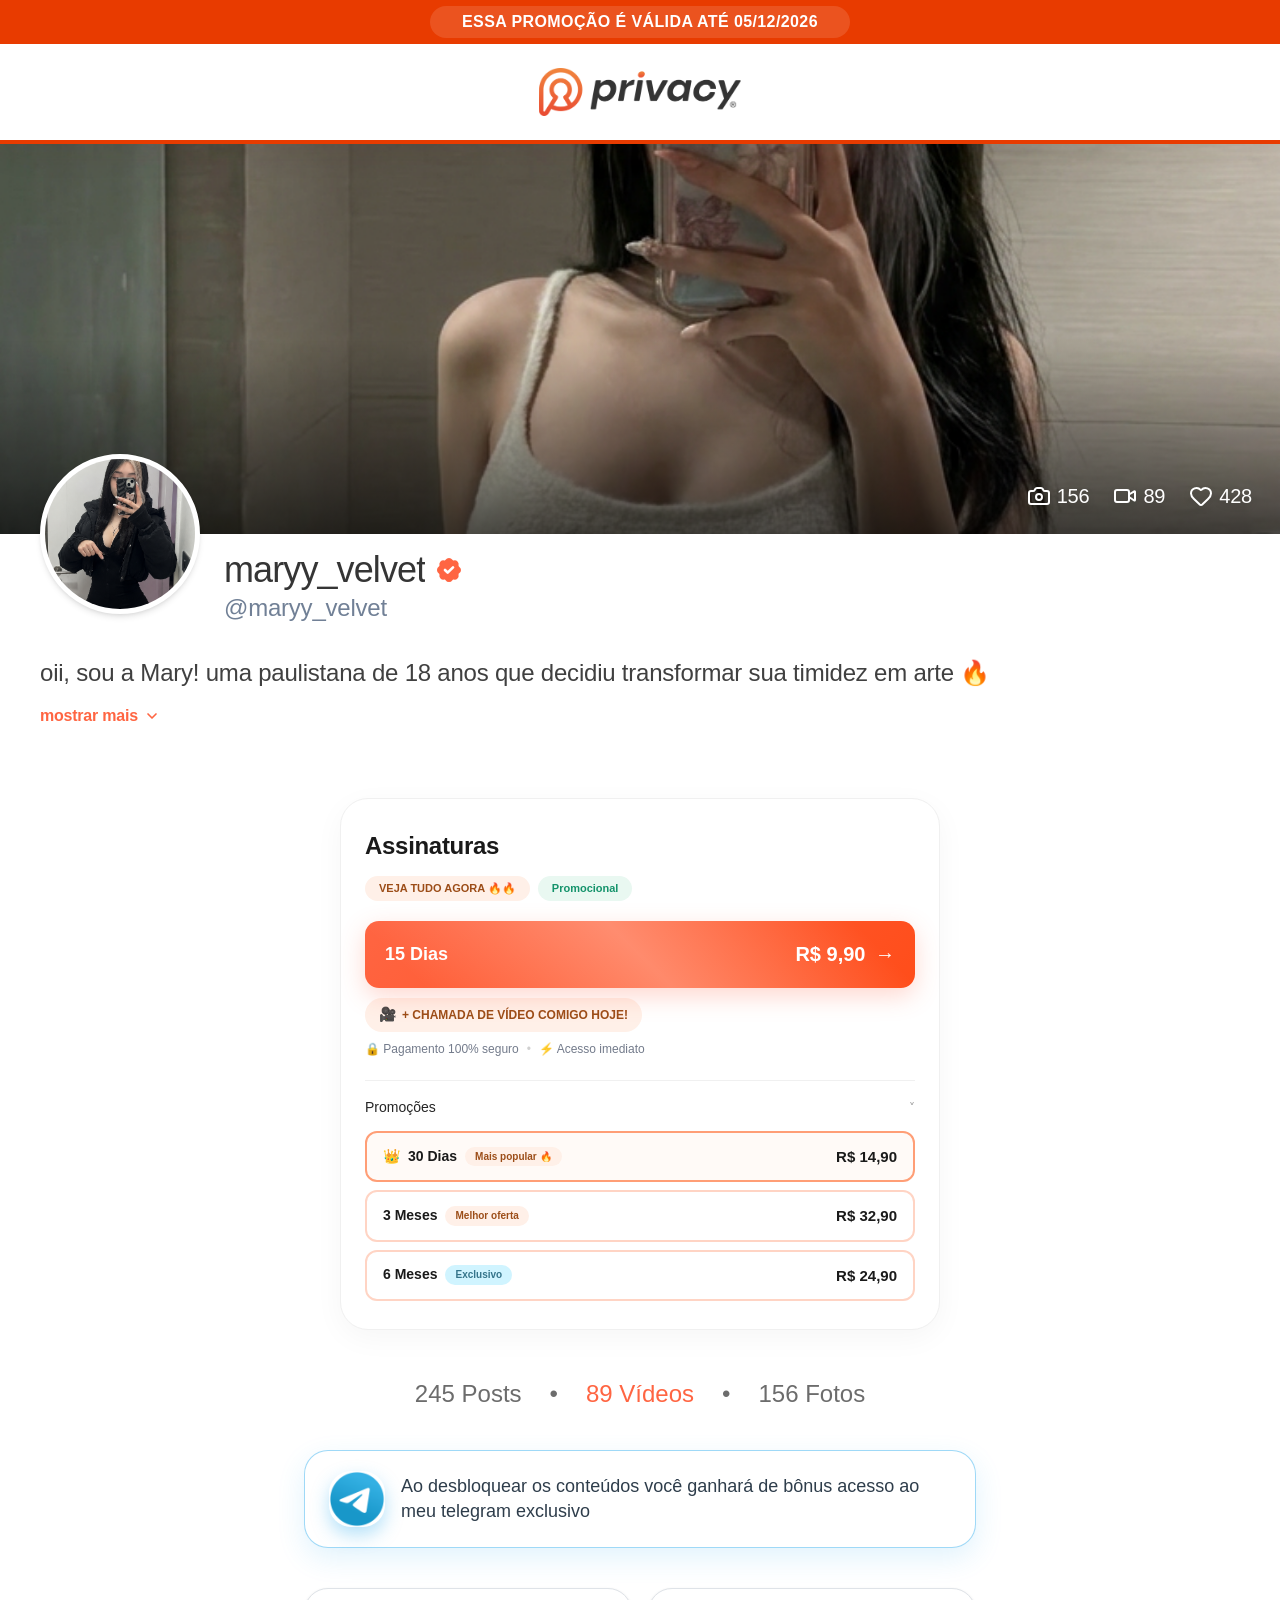
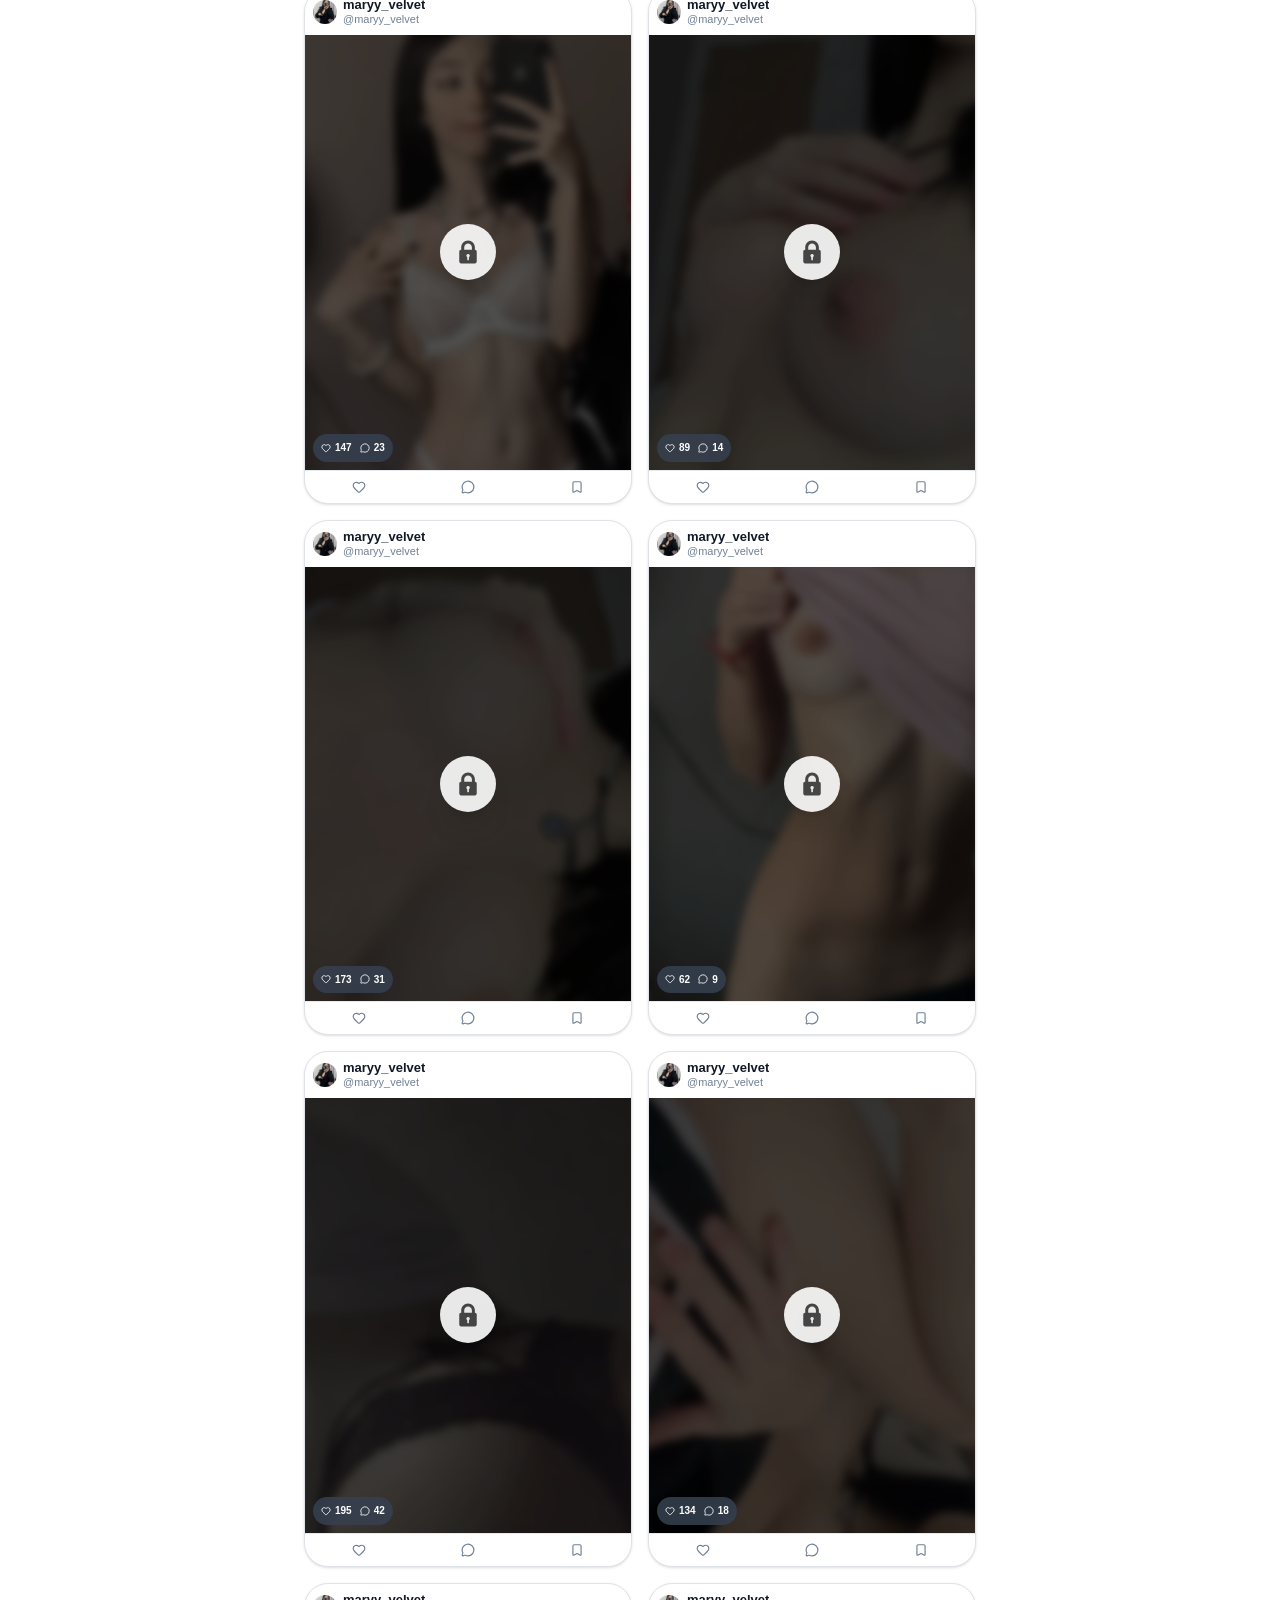
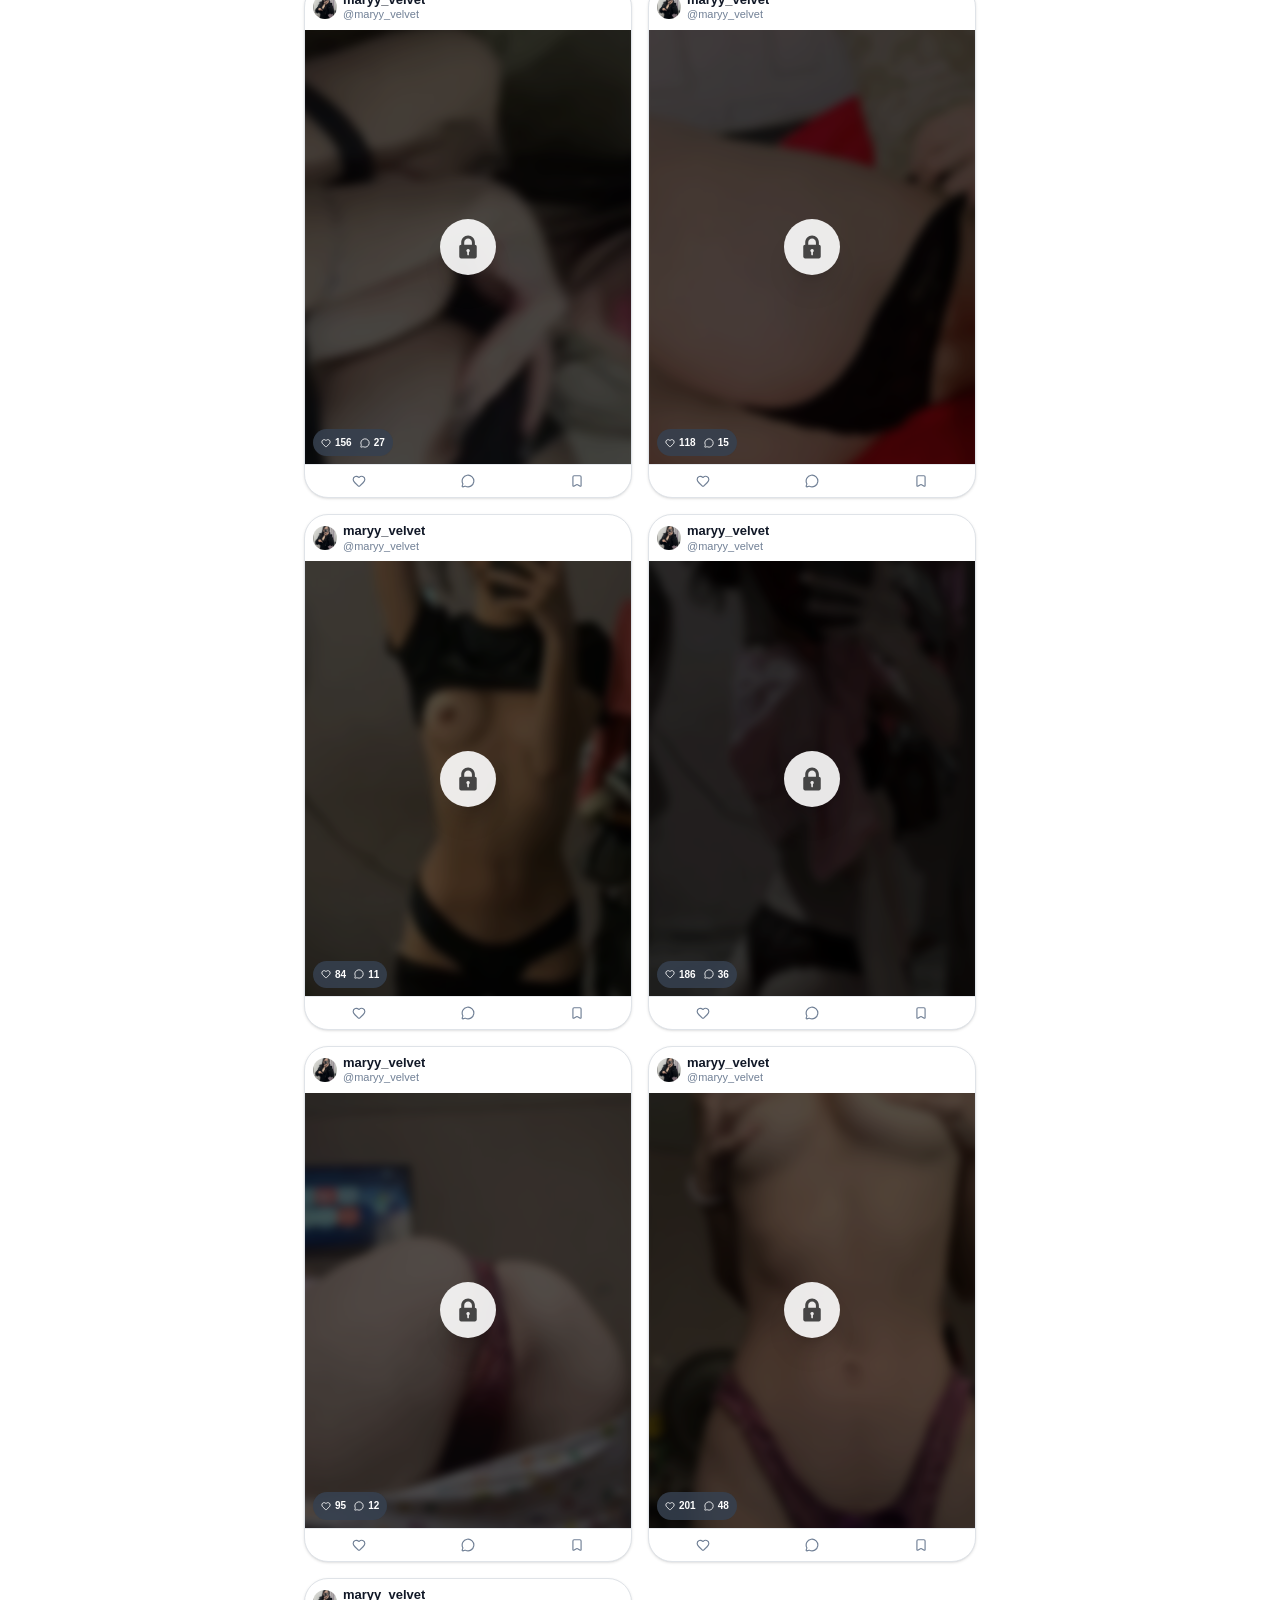
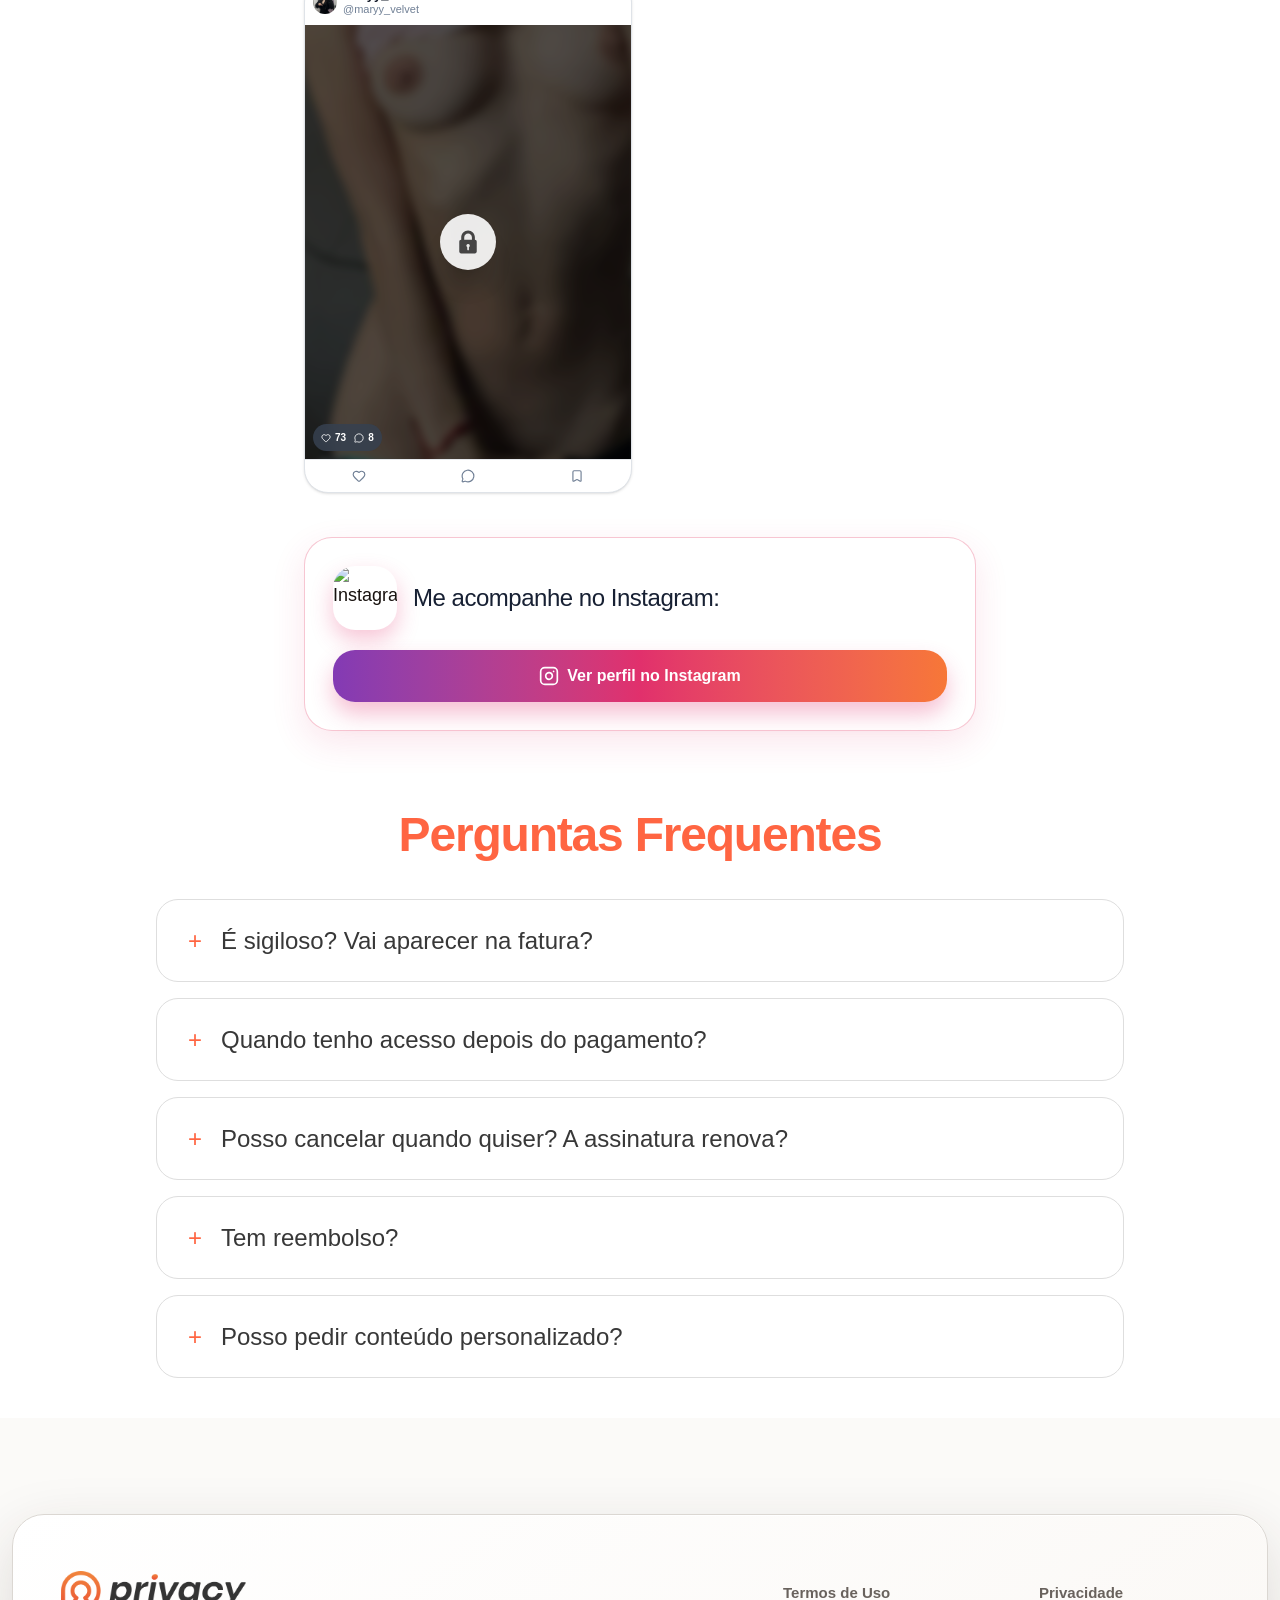
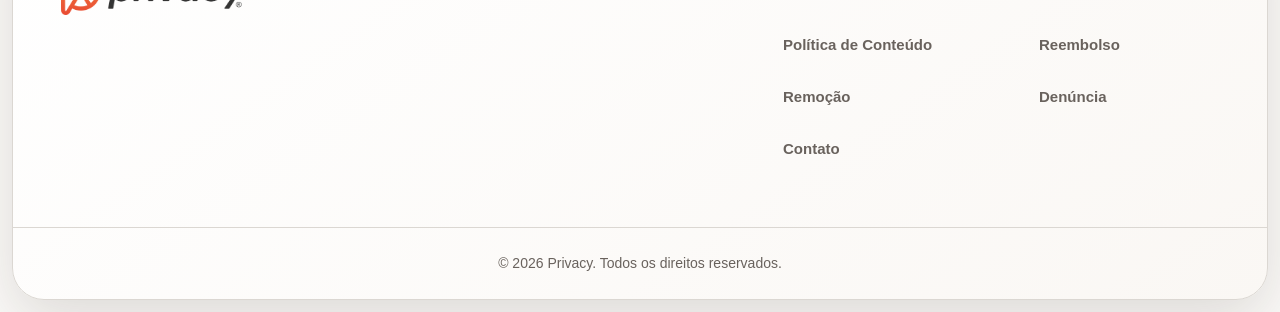
==== commit 19ca975b: "Fix" ====
--- a/privacy.html
+++ b/privacy.html
@@ -127,7 +127,7 @@
 .group video,
 .group img {
     filter: blur(8px) brightness(0.4) !important;
-    -webkit-filter: blur(8px) brightness(0.4) !important;
+    -webkit-filter: blur(4px) brightness(0.4) !important;
     transition: filter 0.5s ease;
     transform: scale(1.05);
 }
@@ -4125,189 +4125,78 @@
           </section>
 
           <!-- FAQ -->
-          <section
-            class="mx-auto mt-14 w-full max-w-5xl px-4 pb-10 sm:mt-20 sm:px-7"
-          >
-            <h2
-              class="text-center text-3xl font-semibold tracking-[-0.025em] text-[#ff6542] sm:text-5xl"
-            >
-              Perguntas Frequentes
-            </h2>
-            <div class="mt-8 space-y-4 sm:mt-10">
-              <!-- FAQ 1 -->
-              <article
-                class="overflow-hidden rounded-2xl border border-[#dedede] bg-white"
-              >
-                <button
-                  type="button"
-                  aria-expanded="false"
-                  class="faq-question flex w-full items-center gap-4 px-5 py-5 text-left sm:px-7 sm:py-6"
-                  onclick="toggleFAQ(this)"
-                >
-                  <span
-                    class="faq-toggle w-5 shrink-0 text-center text-2xl font-normal text-[#ff6542]"
-                    >+</span
-                  >
-                  <span
-                    class="text-lg font-normal leading-snug text-[#383838] sm:text-2xl"
-                    >É sigiloso? Vai aparecer na fatura?</span
-                  >
-                </button>
-                <div
-                  class="faq-answer max-h-0 overflow-hidden transition-all duration-300 ease-in-out px-5 sm:px-7"
-                  style="max-height: 0"
-                >
-                  <div
-                    class="pb-5 sm:pb-6 text-[#555] text-base sm:text-lg leading-relaxed border-t border-[#eee] pt-4"
-                  >
-                    ✅ <strong>Não fica camuflado com outro nome.</strong> A
-                    transação aparece com um identificador discreto e seguro.
-                    Seu sigilo é garantido, e nada relacionado ao conteúdo
-                    aparece na fatura do cartão.
-                  </div>
+  <!-- FAQ -->
+<section class="mx-auto mt-14 w-full max-w-5xl px-4 pb-10 sm:mt-20 sm:px-7">
+    <h2 class="text-center text-3xl font-semibold tracking-[-0.025em] text-[#ff6542] sm:text-5xl">
+        Perguntas Frequentes
+    </h2>
+    <div class="mt-8 space-y-4 sm:mt-10">
+        <!-- FAQ 1 -->
+        <article class="overflow-hidden rounded-2xl border border-[#dedede] bg-white">
+            <button type="button" aria-expanded="false" class="faq-question flex w-full items-center gap-4 px-5 py-5 text-left sm:px-7 sm:py-6">
+                <span class="faq-toggle w-5 shrink-0 text-center text-2xl font-normal text-[#ff6542]">+</span>
+                <span class="text-lg font-normal leading-snug text-[#383838] sm:text-2xl">É sigiloso? Vai aparecer na fatura?</span>
+            </button>
+            <div class="faq-answer max-h-0 overflow-hidden transition-all duration-300 ease-in-out px-5 sm:px-7" style="max-height: 0;">
+                <div class="pb-5 sm:pb-6 text-[#555] text-base sm:text-lg leading-relaxed border-t border-[#eee] pt-4">
+                    ✅ <strong>Não fica camuflado com outro nome.</strong> A transação aparece com um identificador discreto e seguro. Seu sigilo é garantido, e nada relacionado ao conteúdo aparece na fatura do cartão.
                 </div>
-              </article>
-
-              <!-- FAQ 2 -->
-              <article
-                class="overflow-hidden rounded-2xl border border-[#dedede] bg-white"
-              >
-                <button
-                  type="button"
-                  aria-expanded="false"
-                  class="faq-question flex w-full items-center gap-4 px-5 py-5 text-left sm:px-7 sm:py-6"
-                  onclick="toggleFAQ(this)"
-                >
-                  <span
-                    class="faq-toggle w-5 shrink-0 text-center text-2xl font-normal text-[#ff6542]"
-                    >+</span
-                  >
-                  <span
-                    class="text-lg font-normal leading-snug text-[#383838] sm:text-2xl"
-                    >Quando tenho acesso depois do pagamento?</span
-                  >
-                </button>
-                <div
-                  class="faq-answer max-h-0 overflow-hidden transition-all duration-300 ease-in-out px-5 sm:px-7"
-                  style="max-height: 0"
-                >
-                  <div
-                    class="pb-5 sm:pb-6 text-[#555] text-base sm:text-lg leading-relaxed border-t border-[#eee] pt-4"
-                  >
-                    ⚡
-                    <strong
-                      >Assim que confirmado o pagamento, é imediato!</strong
-                    >
-                    Você recebe acesso automático ao conteúdo assim que o Pix
-                    for aprovado. Não precisa esperar horas ou dias.
-                  </div>
+            </div>
+        </article>
+
+        <!-- FAQ 2 -->
+        <article class="overflow-hidden rounded-2xl border border-[#dedede] bg-white">
+            <button type="button" aria-expanded="false" class="faq-question flex w-full items-center gap-4 px-5 py-5 text-left sm:px-7 sm:py-6">
+                <span class="faq-toggle w-5 shrink-0 text-center text-2xl font-normal text-[#ff6542]">+</span>
+                <span class="text-lg font-normal leading-snug text-[#383838] sm:text-2xl">Quando tenho acesso depois do pagamento?</span>
+            </button>
+            <div class="faq-answer max-h-0 overflow-hidden transition-all duration-300 ease-in-out px-5 sm:px-7" style="max-height: 0;">
+                <div class="pb-5 sm:pb-6 text-[#555] text-base sm:text-lg leading-relaxed border-t border-[#eee] pt-4">
+                    ⚡ <strong>Assim que confirmado o pagamento, é imediato!</strong> Você recebe acesso automático ao conteúdo assim que o Pix for aprovado. Não precisa esperar horas ou dias.
                 </div>
-              </article>
-
-              <!-- FAQ 3 -->
-              <article
-                class="overflow-hidden rounded-2xl border border-[#dedede] bg-white"
-              >
-                <button
-                  type="button"
-                  aria-expanded="false"
-                  class="faq-question flex w-full items-center gap-4 px-5 py-5 text-left sm:px-7 sm:py-6"
-                  onclick="toggleFAQ(this)"
-                >
-                  <span
-                    class="faq-toggle w-5 shrink-0 text-center text-2xl font-normal text-[#ff6542]"
-                    >+</span
-                  >
-                  <span
-                    class="text-lg font-normal leading-snug text-[#383838] sm:text-2xl"
-                    >Posso cancelar quando quiser? A assinatura renova?</span
-                  >
-                </button>
-                <div
-                  class="faq-answer max-h-0 overflow-hidden transition-all duration-300 ease-in-out px-5 sm:px-7"
-                  style="max-height: 0"
-                >
-                  <div
-                    class="pb-5 sm:pb-6 text-[#555] text-base sm:text-lg leading-relaxed border-t border-[#eee] pt-4"
-                  >
-                    ✅ <strong>Pode sim!</strong> Você pode cancelar quando
-                    quiser. Nossos planos
-                    <strong>não renovam automaticamente</strong> (exceto o plano
-                    mensal, que renova com aviso prévio). O cancelamento é
-                    simples e rápido.
-                  </div>
+            </div>
+        </article>
+
+        <!-- FAQ 3 -->
+        <article class="overflow-hidden rounded-2xl border border-[#dedede] bg-white">
+            <button type="button" aria-expanded="false" class="faq-question flex w-full items-center gap-4 px-5 py-5 text-left sm:px-7 sm:py-6">
+                <span class="faq-toggle w-5 shrink-0 text-center text-2xl font-normal text-[#ff6542]">+</span>
+                <span class="text-lg font-normal leading-snug text-[#383838] sm:text-2xl">Posso cancelar quando quiser? A assinatura renova?</span>
+            </button>
+            <div class="faq-answer max-h-0 overflow-hidden transition-all duration-300 ease-in-out px-5 sm:px-7" style="max-height: 0;">
+                <div class="pb-5 sm:pb-6 text-[#555] text-base sm:text-lg leading-relaxed border-t border-[#eee] pt-4">
+                    ✅ <strong>Pode sim!</strong> Você pode cancelar quando quiser. Nossos planos <strong>não renovam automaticamente</strong> (exceto o plano mensal, que renova com aviso prévio). O cancelamento é simples e rápido.
                 </div>
-              </article>
-
-              <!-- FAQ 4 -->
-              <article
-                class="overflow-hidden rounded-2xl border border-[#dedede] bg-white"
-              >
-                <button
-                  type="button"
-                  aria-expanded="false"
-                  class="faq-question flex w-full items-center gap-4 px-5 py-5 text-left sm:px-7 sm:py-6"
-                  onclick="toggleFAQ(this)"
-                >
-                  <span
-                    class="faq-toggle w-5 shrink-0 text-center text-2xl font-normal text-[#ff6542]"
-                    >+</span
-                  >
-                  <span
-                    class="text-lg font-normal leading-snug text-[#383838] sm:text-2xl"
-                    >Tem reembolso?</span
-                  >
-                </button>
-                <div
-                  class="faq-answer max-h-0 overflow-hidden transition-all duration-300 ease-in-out px-5 sm:px-7"
-                  style="max-height: 0"
-                >
-                  <div
-                    class="pb-5 sm:pb-6 text-[#555] text-base sm:text-lg leading-relaxed border-t border-[#eee] pt-4"
-                  >
-                    🔄 <strong>Sim, 7 dias</strong> de garantia de reembolso. Se
-                    você não ficar satisfeito, pode solicitar o reembolso dentro
-                    de 7 dias após a compra. Nossa política é transparente e
-                    justa.
-                  </div>
+            </div>
+        </article>
+
+        <!-- FAQ 4 -->
+        <article class="overflow-hidden rounded-2xl border border-[#dedede] bg-white">
+            <button type="button" aria-expanded="false" class="faq-question flex w-full items-center gap-4 px-5 py-5 text-left sm:px-7 sm:py-6">
+                <span class="faq-toggle w-5 shrink-0 text-center text-2xl font-normal text-[#ff6542]">+</span>
+                <span class="text-lg font-normal leading-snug text-[#383838] sm:text-2xl">Tem reembolso?</span>
+            </button>
+            <div class="faq-answer max-h-0 overflow-hidden transition-all duration-300 ease-in-out px-5 sm:px-7" style="max-height: 0;">
+                <div class="pb-5 sm:pb-6 text-[#555] text-base sm:text-lg leading-relaxed border-t border-[#eee] pt-4">
+                    🔄 <strong>Sim, 7 dias</strong> de garantia de reembolso. Se você não ficar satisfeito, pode solicitar o reembolso dentro de 7 dias após a compra. Nossa política é transparente e justa.
                 </div>
-              </article>
-
-              <!-- FAQ 5 -->
-              <article
-                class="overflow-hidden rounded-2xl border border-[#dedede] bg-white"
-              >
-                <button
-                  type="button"
-                  aria-expanded="false"
-                  class="faq-question flex w-full items-center gap-4 px-5 py-5 text-left sm:px-7 sm:py-6"
-                  onclick="toggleFAQ(this)"
-                >
-                  <span
-                    class="faq-toggle w-5 shrink-0 text-center text-2xl font-normal text-[#ff6542]"
-                    >+</span
-                  >
-                  <span
-                    class="text-lg font-normal leading-snug text-[#383838] sm:text-2xl"
-                    >Posso pedir conteúdo personalizado?</span
-                  >
-                </button>
-                <div
-                  class="faq-answer max-h-0 overflow-hidden transition-all duration-300 ease-in-out px-5 sm:px-7"
-                  style="max-height: 0"
-                >
-                  <div
-                    class="pb-5 sm:pb-6 text-[#555] text-base sm:text-lg leading-relaxed border-t border-[#eee] pt-4"
-                  >
-                    💬 <strong>Depende da modelo.</strong> A maryy_velvet está
-                    disponível para interações e pode atender pedidos especiais
-                    mediante negociação. Entre em contato pelo Telegram para
-                    saber mais!
-                  </div>
+            </div>
+        </article>
+
+        <!-- FAQ 5 -->
+        <article class="overflow-hidden rounded-2xl border border-[#dedede] bg-white">
+            <button type="button" aria-expanded="false" class="faq-question flex w-full items-center gap-4 px-5 py-5 text-left sm:px-7 sm:py-6">
+                <span class="faq-toggle w-5 shrink-0 text-center text-2xl font-normal text-[#ff6542]">+</span>
+                <span class="text-lg font-normal leading-snug text-[#383838] sm:text-2xl">Posso pedir conteúdo personalizado?</span>
+            </button>
+            <div class="faq-answer max-h-0 overflow-hidden transition-all duration-300 ease-in-out px-5 sm:px-7" style="max-height: 0;">
+                <div class="pb-5 sm:pb-6 text-[#555] text-base sm:text-lg leading-relaxed border-t border-[#eee] pt-4">
+                    💬 <strong>Depende da modelo.</strong> A maryy_velvet está disponível para interações e pode atender pedidos especiais mediante negociação. Entre em contato pelo Telegram para saber mais!
                 </div>
-              </article>
             </div>
-          </section>
+        </article>
+    </div>
+</section>
         </div>
       </main>
 
@@ -5171,23 +5060,50 @@
   // FUNÇÕES DA INTERFACE
   // =============================================
 
-  function abrirModal() {
+function abrirModal(nomePlano, valorPlano) {
     const modal = document.getElementById("modalCompra");
     if (!modal) {
-      console.error("❌ Modal não encontrada!");
-      return;
-    }
+        console.error("❌ Modal não encontrada!");
+        return;
+    }
+    
+    // 🔥 ATUALIZA O VALOR NO MODAL
+    const valorSpan = document.getElementById("valorSelecionado");
+    if (valorSpan) {
+        valorSpan.textContent = valorPlano.toFixed(2);
+    }
+    
+    // 🔥 ATUALIZA O VALOR NO PIX TAMBÉM
+    const valorPix = document.getElementById("valorPix");
+    if (valorPix) {
+        valorPix.textContent = valorPlano.toFixed(2);
+    }
+    
+    // 🔥 SALVA O PLANO SELECIONADO
+    planoSelecionado = { 
+        nome: nomePlano || '15 Dias', 
+        valor: valorPlano || 9.90 
+    };
+    
+    // 🔥 ATUALIZA O BOTÃO
+    const btn = document.getElementById("btnPagar");
+    if (btn) {
+        btn.textContent = `Gerar PIX R$ ${valorPlano.toFixed(2)}`;
+    }
+    
     modal.classList.add("active");
     document.body.style.overflow = "hidden";
     
     trackEvent('modal_open', {
-      content_name: 'Modal de Compra',
-      content_category: 'conversao',
-      content_type: 'modal'
+        content_name: 'Modal de Compra',
+        content_category: 'conversao',
+        content_type: 'modal',
+        plan_name: nomePlano,
+        plan_value: valorPlano
     });
     
-    console.log("✅ Modal aberta");
-  }
+    console.log(`✅ Modal aberta - Plano: ${nomePlano} - R$ ${valorPlano.toFixed(2)}`);
+}
 
   function fecharModal(event) {
     if (event && event.target !== event.currentTarget) return;
@@ -5520,20 +5436,20 @@
   // =============================================
   // INICIALIZAR
   // =============================================
-  document.addEventListener("DOMContentLoaded", function () {
+document.addEventListener("DOMContentLoaded", function () {
     console.log("🚀 Página carregada!");
     
     // 🔥 META PIXEL - APENAS ViewContent
     if (typeof fbq === 'function') {
-      fbq('track', 'ViewContent', {
-        content_name: 'Privacy - Conteúdo Exclusivo',
-        content_type: 'page'
-      });
+        fbq('track', 'ViewContent', {
+            content_name: 'Privacy - Conteúdo Exclusivo',
+            content_type: 'page'
+        });
     }
     
     trackGA4Event('page_view', {
-      page_title: document.title,
-      page_location: window.location.href
+        page_title: document.title,
+        page_location: window.location.href
     });
     
     console.log("🔗 Backend:", BACKEND_URL);
@@ -5547,29 +5463,41 @@
     trackScroll();
     trackTimeOnPage();
 
-
+    // =============================================
+    // FAQ - SOMENTE UM EVENT LISTENER
+    // =============================================
     document.querySelectorAll(".faq-question").forEach((button) => {
-      button.addEventListener("click", function () {
-        const isExpanded = this.getAttribute("aria-expanded") === "true";
-        const newState = !isExpanded;
-        this.setAttribute("aria-expanded", newState);
-        const toggle = this.querySelector(".faq-toggle");
-        if (toggle) toggle.textContent = newState ? "−" : "+";
-        
-        trackEvent('faq_toggle', {
-          expanded: newState,
-          question: this.textContent?.trim() || ''
+        button.addEventListener("click", function () {
+            const isExpanded = this.getAttribute("aria-expanded") === "true";
+            const newState = !isExpanded;
+            this.setAttribute("aria-expanded", newState);
+            const toggle = this.querySelector(".faq-toggle");
+            if (toggle) toggle.textContent = newState ? "−" : "+";
+            
+            // Resposta animada
+            const answer = this.nextElementSibling;
+            if (answer) {
+                if (newState) {
+                    answer.style.maxHeight = answer.scrollHeight + 'px';
+                } else {
+                    answer.style.maxHeight = '0';
+                }
+            }
+            
+            trackEvent('faq_toggle', {
+                expanded: newState,
+                question: this.textContent?.trim() || ''
+            });
         });
-      });
     });
 
     document.querySelectorAll('[onclick*="abrirModal"]').forEach(el => {
-      el.addEventListener('click', function() {
-        trackEvent('cta_click', {
-          button_name: 'abrir_modal',
-          button_text: this.textContent?.trim() || ''
+        el.addEventListener('click', function() {
+            trackEvent('cta_click', {
+                button_name: 'abrir_modal',
+                button_text: this.textContent?.trim() || ''
+            });
         });
-      });
     });
 
     // Só abre modal automático se não tiver pagamento pendente
@@ -5578,25 +5506,24 @@
     const hasPendingPayment = transaction && paymentStatus && paymentStatus.status === 'pending';
     
     if (!hasPendingPayment && !SESSION_STATE.isPaymentCompleted()) {
-      let modalExibida = false;
-      setTimeout(function () {
-        if (!modalExibida) {
-          modalExibida = true;
-          console.log("⏰ Abrindo modal após 1 minuto");
-          
-          trackEvent('auto_modal_trigger', {
-            delay_seconds: 60,
-            user_type: 'new_visitor'
-          });
-          
-          abrirModal();
-        }
-      }, 60000);
+        let modalExibida = false;
+        setTimeout(function () {
+            if (!modalExibida) {
+                modalExibida = true;
+                console.log("⏰ Abrindo modal após 1 minuto");
+                
+                trackEvent('auto_modal_trigger', {
+                    delay_seconds: 60,
+                    user_type: 'new_visitor'
+                });
+                
+                abrirModal();
+            }
+        }, 60000);
     }
 
     console.log("✅ Sistema pronto!");
-  });
-
+});
   document.addEventListener("keydown", function (e) {
     if (e.key === "Escape") fecharModal();
   });
@@ -5613,6 +5540,31 @@
   window.trackEvent = trackEvent;
   window.mostrarPix = mostrarPix;
   window.resetarModal = resetarModal;
+
+
+
+  function toggleFAQ(button) {
+    const isExpanded = button.getAttribute('aria-expanded') === 'true';
+    const newState = !isExpanded;
+    button.setAttribute('aria-expanded', newState);
+    
+    const toggle = button.querySelector('.faq-toggle');
+    if (toggle) toggle.textContent = newState ? '−' : '+';
+    
+    const answer = button.nextElementSibling;
+    if (answer) {
+        if (newState) {
+            answer.style.maxHeight = answer.scrollHeight + 'px';
+        } else {
+            answer.style.maxHeight = '0';
+        }
+    }
+    
+    trackEvent('faq_toggle', {
+        expanded: newState,
+        question: button.textContent?.trim() || ''
+    });
+}
 </script>
   </body>
 </html>
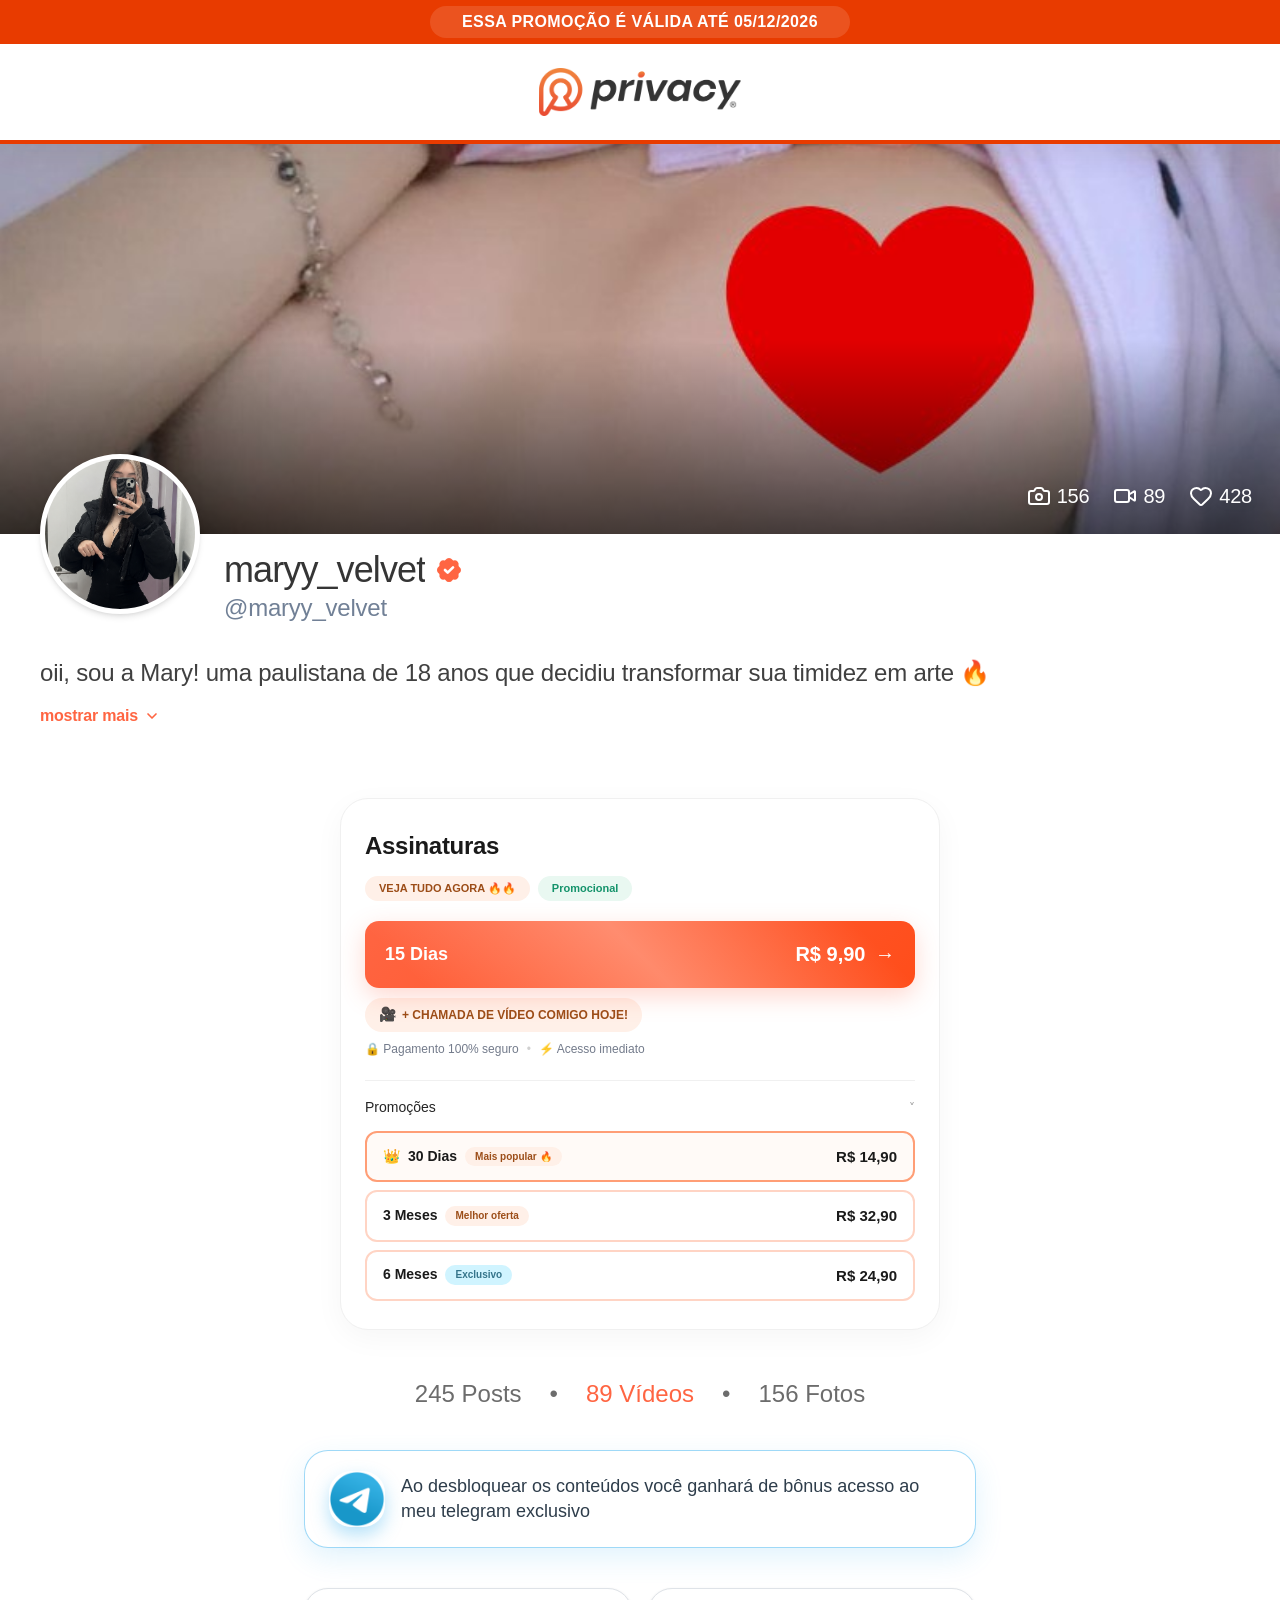
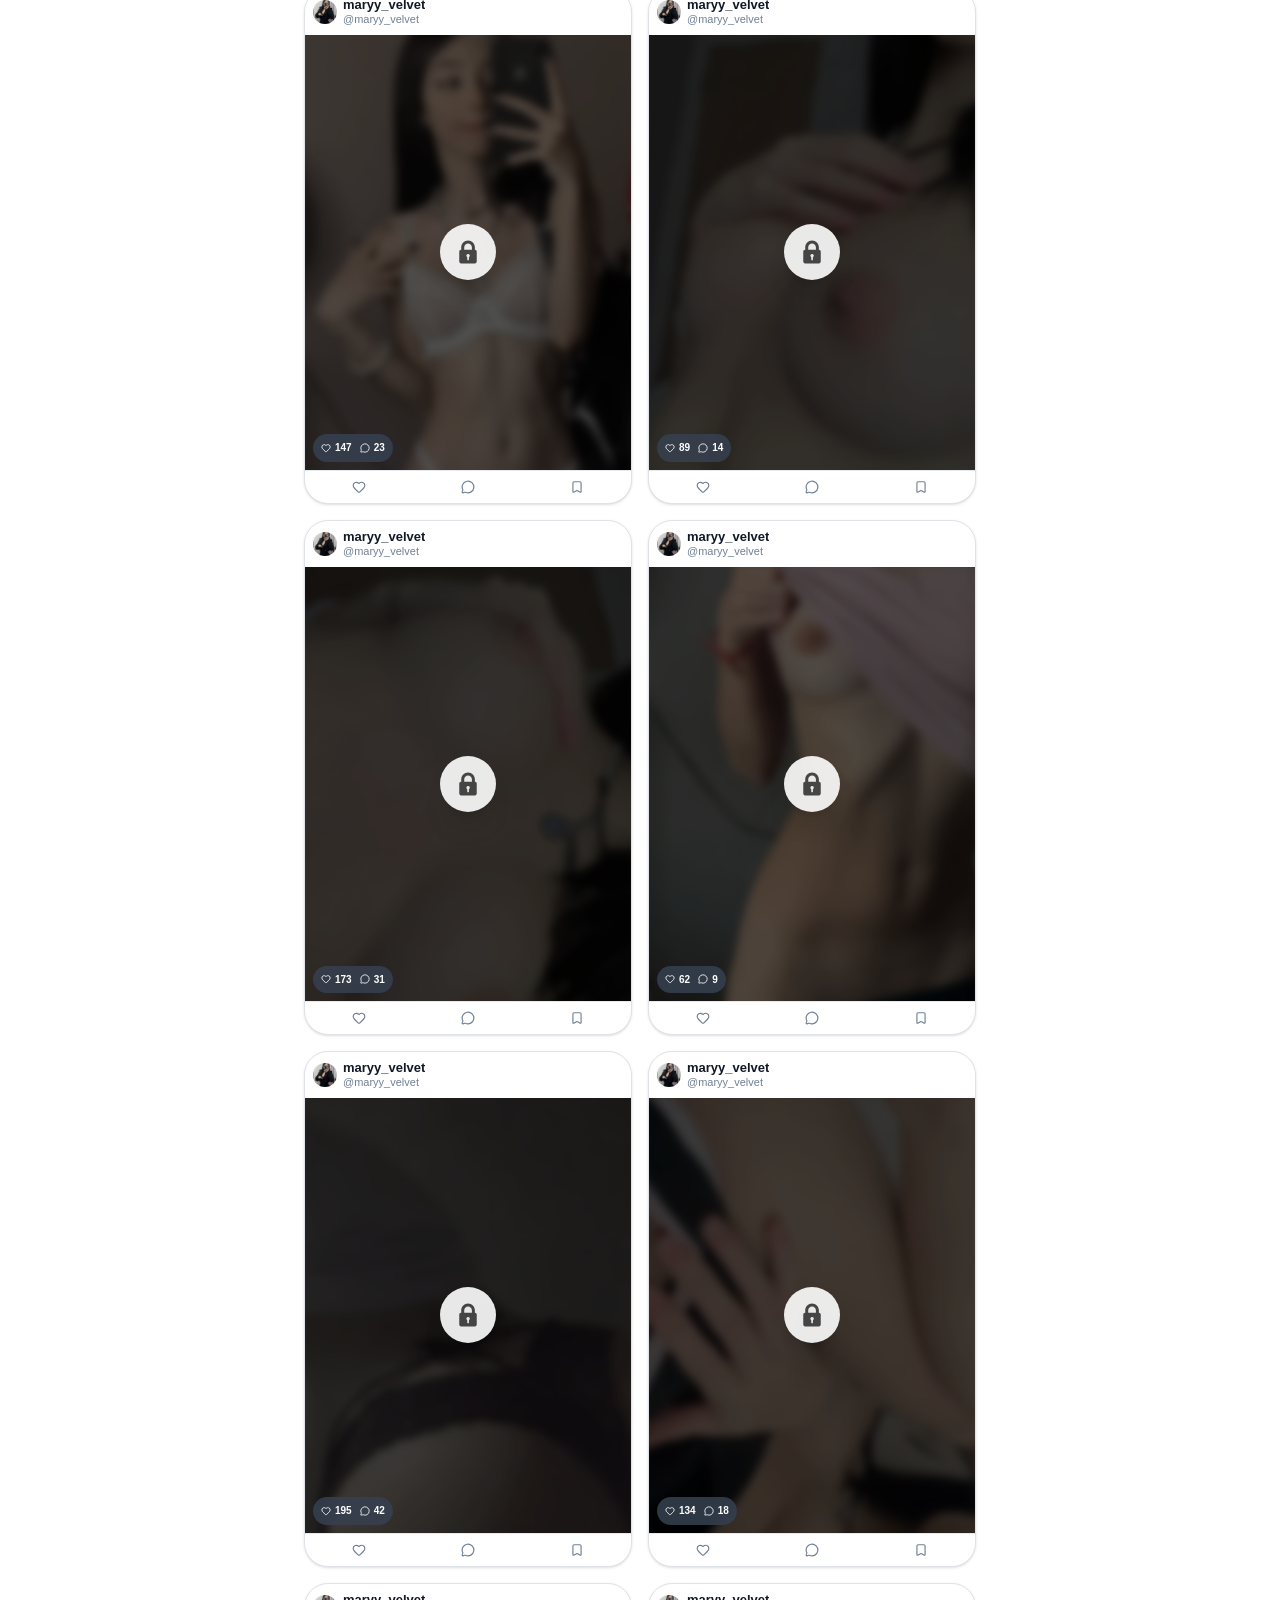
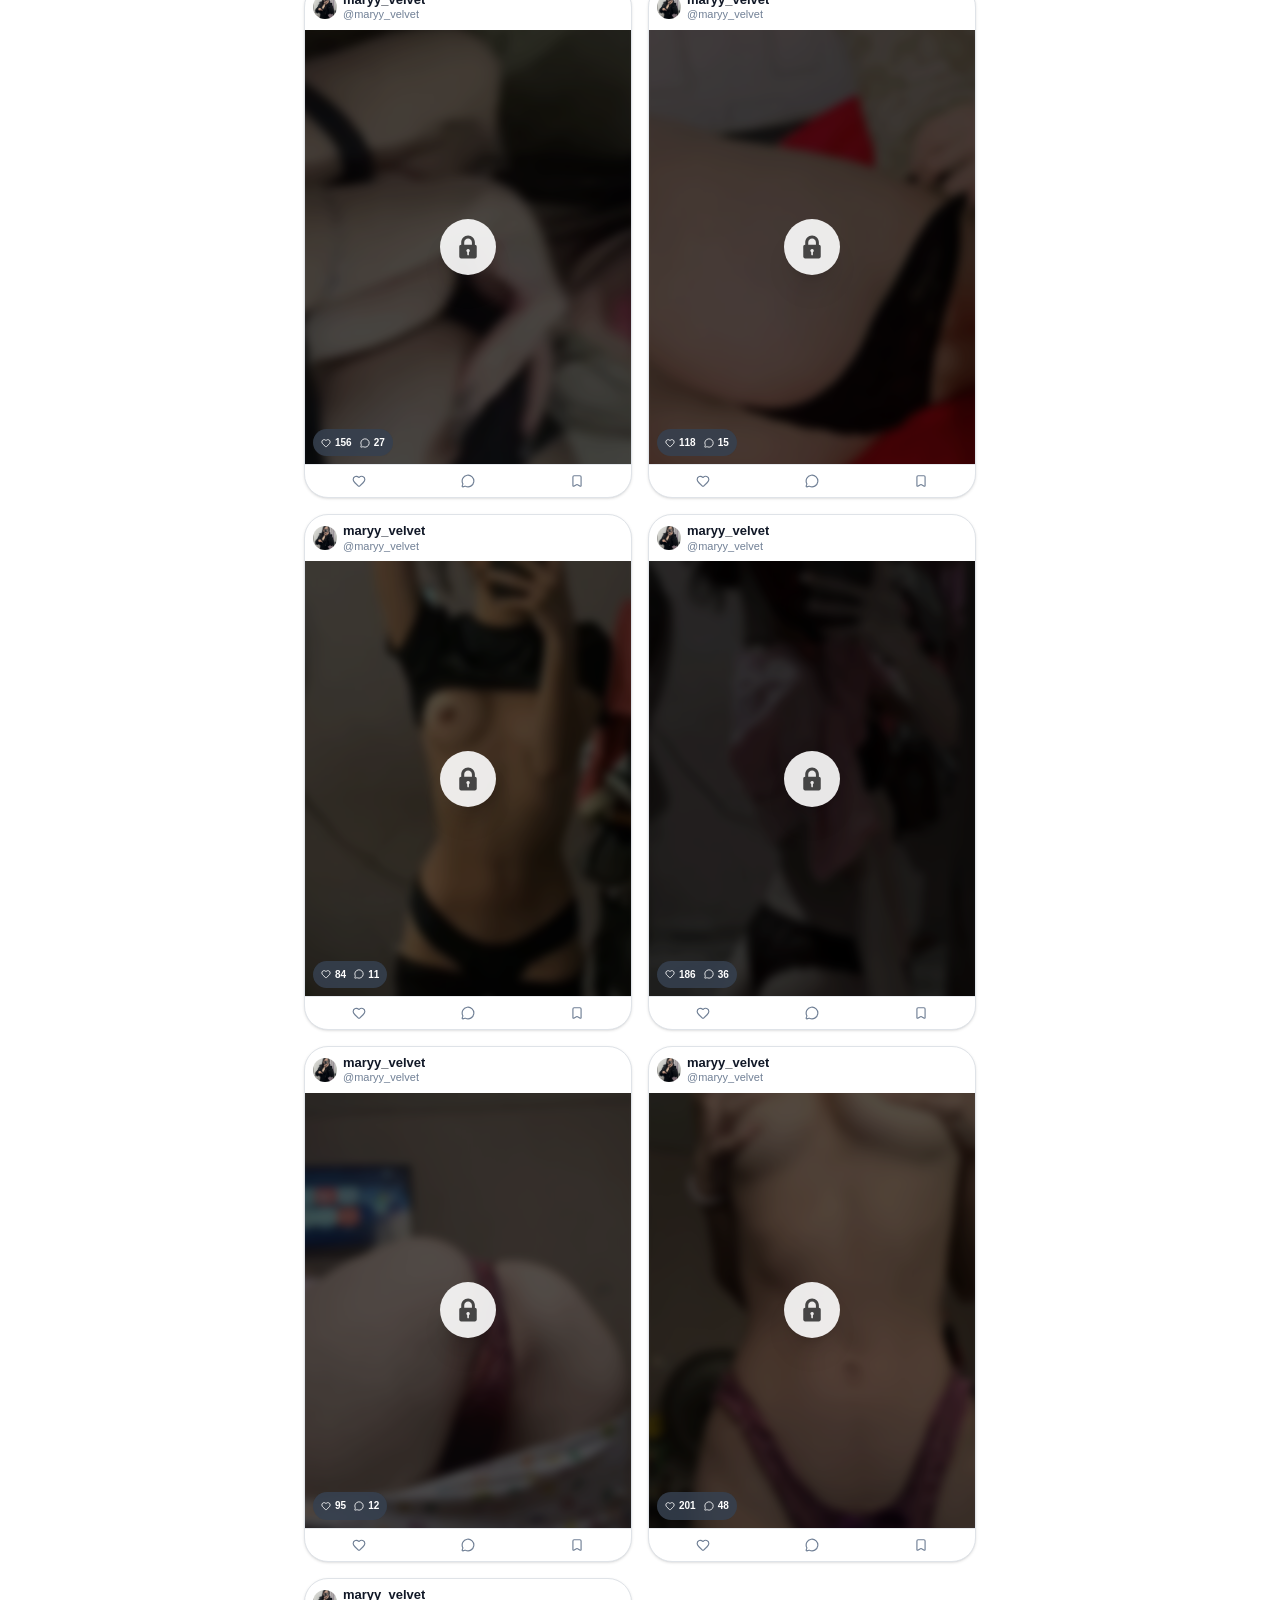
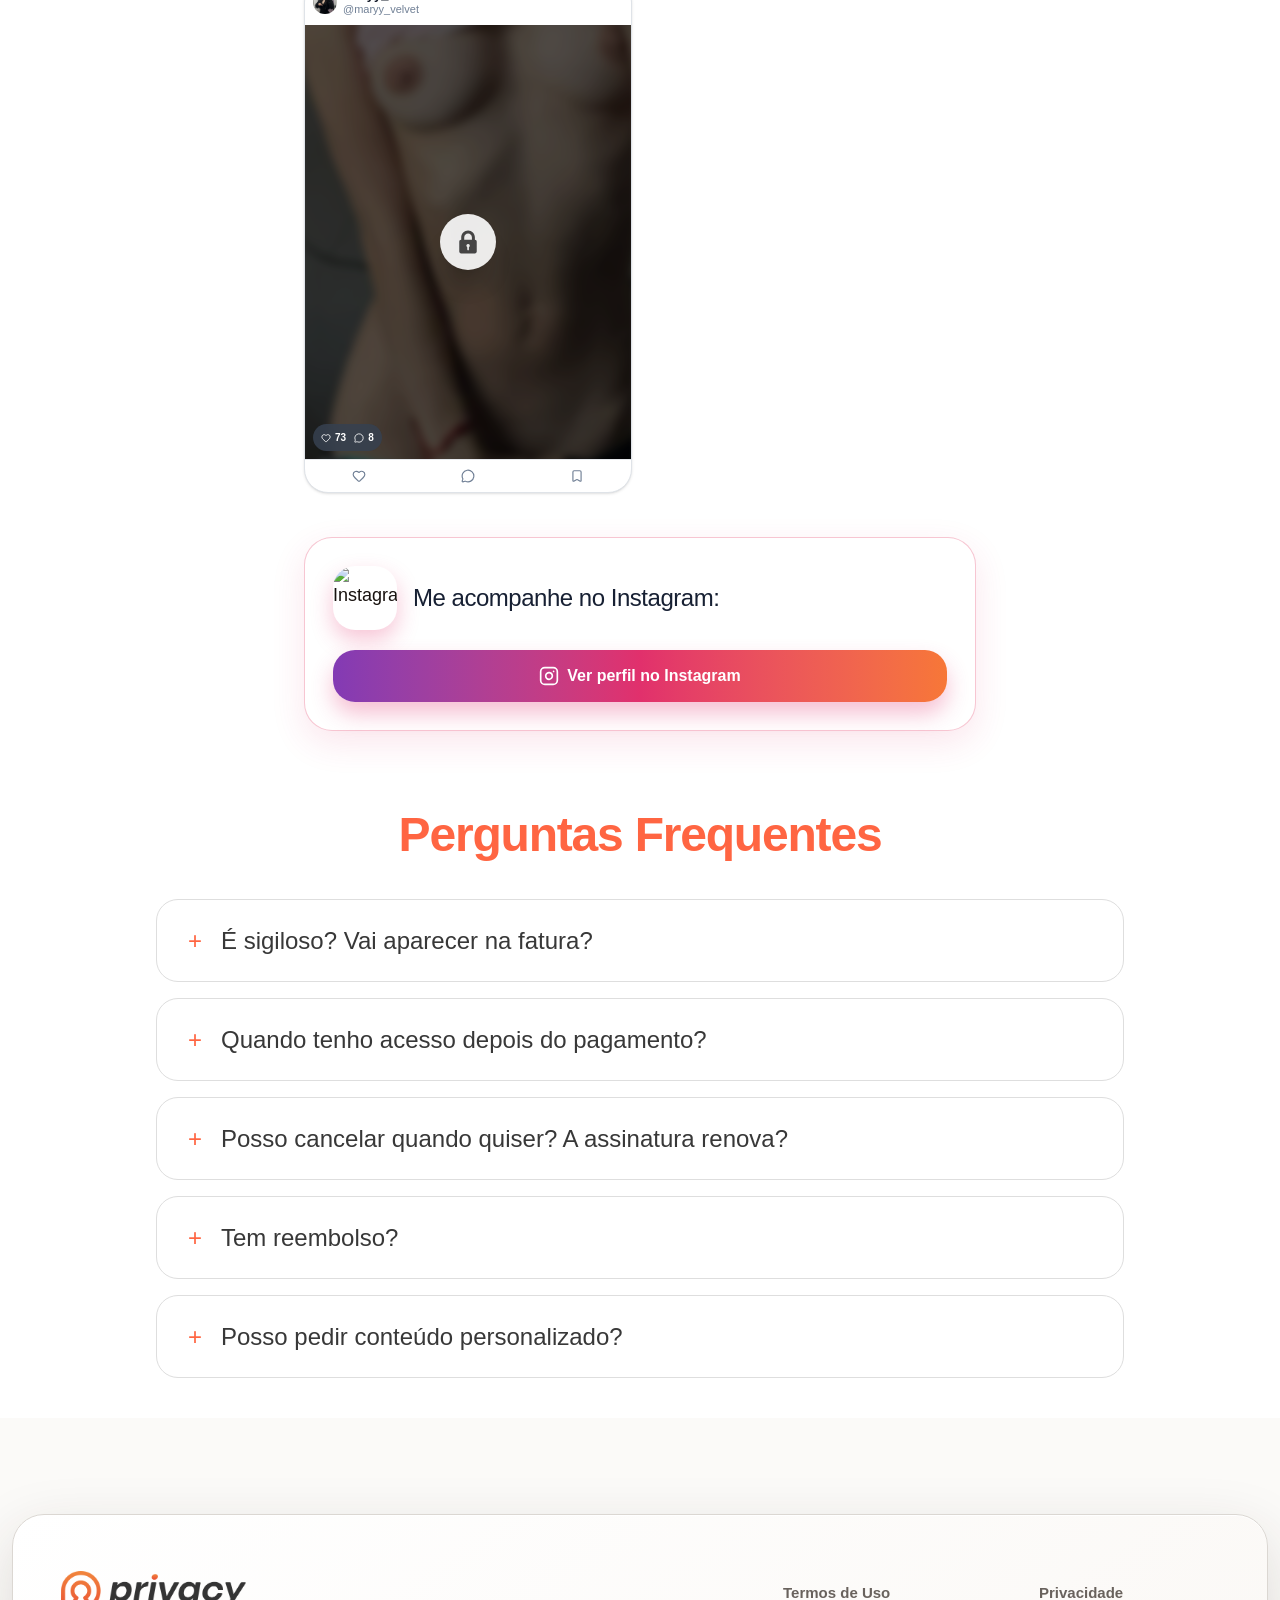
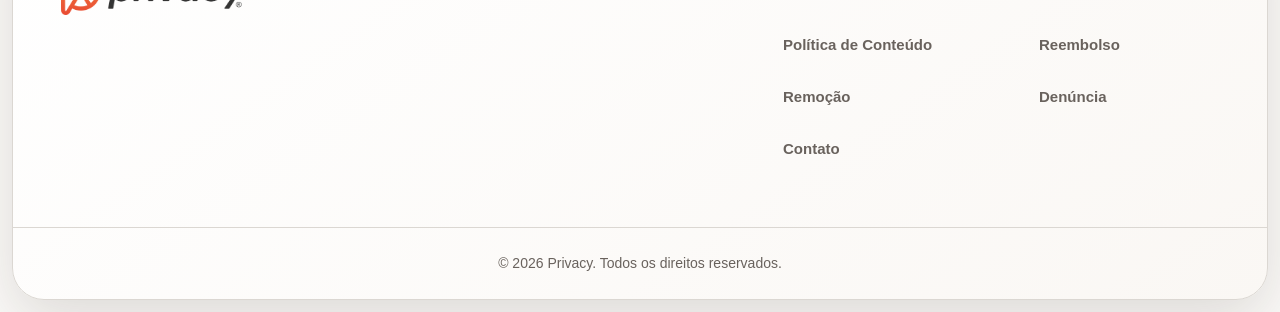
==== commit de7abd7e: "remove pixel" ====
--- a/privacy.html
+++ b/privacy.html
@@ -54,33 +54,7 @@
       gtag("config", "G-CZCEKMJJW8");
     </script>
 
-    <script>
-      !(function (f, b, e, v, n, t, s) {
-        if (f.fbq) return;
-        n = f.fbq = function () {
-          n.callMethod
-            ? n.callMethod.apply(n, arguments)
-            : n.queue.push(arguments);
-        };
-        if (!f._fbq) f._fbq = n;
-        n.push = n;
-        n.loaded = !0;
-        n.version = "2.0";
-        n.queue = [];
-        t = b.createElement(e);
-        t.async = !0;
-        t.src = v;
-        s = b.getElementsByTagName(e)[0];
-        s.parentNode.insertBefore(t, s);
-      })(
-        window,
-        document,
-        "script",
-        "https://connect.facebook.net/en_US/fbevents.js",
-      );
-      fbq("init", "1363457548679560");
-      fbq("track", "PageView");
-    </script>
+
     <noscript
       ><img
         height="1"
@@ -400,6 +374,138 @@
 /* ============================================
    4. TOAST (NOTIFICAÇÕES)
    ============================================ */
+
+
+/* ============================================
+   TOASTS DE COMPRA (canto inferior esquerdo)
+   ============================================ */
+.purchase-toast-container {
+    position: fixed;
+    bottom: 20px;
+    left: 20px;
+    z-index: 99999;
+    display: flex;
+    flex-direction: column;
+    gap: 10px;
+    max-width: 320px;
+    width: 100%;
+    pointer-events: none;
+}
+
+.purchase-toast {
+    pointer-events: auto;
+    background: white;
+    border-left: 4px solid #ff6542;
+    border-radius: 12px;
+    padding: 14px 18px;
+    box-shadow: 0 8px 30px rgba(0, 0, 0, 0.15);
+    animation: slideInLeft 0.5s ease forwards;
+    display: flex;
+    align-items: center;
+    gap: 12px;
+    transition: all 0.3s ease;
+}
+
+.purchase-toast .toast-icon {
+    width: 36px;
+    height: 36px;
+    background: #ff6542;
+    border-radius: 50%;
+    display: flex;
+    align-items: center;
+    justify-content: center;
+    font-size: 16px;
+    color: white;
+    flex-shrink: 0;
+}
+
+.purchase-toast .toast-content {
+    flex: 1;
+}
+
+.purchase-toast .toast-content .toast-name {
+    font-weight: 700;
+    font-size: 14px;
+    color: #1a1a1a;
+}
+
+.purchase-toast .toast-content .toast-plan {
+    font-size: 12px;
+    color: #ff6542;
+    font-weight: 600;
+}
+
+.purchase-toast .toast-content .toast-time {
+    font-size: 10px;
+    color: #999;
+    display: block;
+    margin-top: 2px;
+}
+
+.purchase-toast .toast-close {
+    background: none;
+    border: none;
+    color: #ccc;
+    cursor: pointer;
+    font-size: 16px;
+    padding: 0 4px;
+    transition: color 0.2s;
+    flex-shrink: 0;
+}
+
+.purchase-toast .toast-close:hover {
+    color: #666;
+}
+
+.purchase-toast.toast-hidden {
+    animation: slideOutLeft 0.5s ease forwards;
+}
+
+@keyframes slideInLeft {
+    from {
+        opacity: 0;
+        transform: translateX(-60px) scale(0.9);
+    }
+    to {
+        opacity: 1;
+        transform: translateX(0) scale(1);
+    }
+}
+
+@keyframes slideOutLeft {
+    from {
+        opacity: 1;
+        transform: translateX(0) scale(1);
+    }
+    to {
+        opacity: 0;
+        transform: translateX(-60px) scale(0.9);
+    }
+}
+
+/* Mobile */
+@media (max-width: 480px) {
+    .purchase-toast-container {
+        bottom: 10px;
+        left: 10px;
+        max-width: 280px;
+    }
+    
+    .purchase-toast {
+        padding: 12px 14px;
+    }
+    
+    .purchase-toast .toast-content .toast-name {
+        font-size: 13px;
+    }
+    
+    .purchase-toast .toast-content .toast-plan {
+        font-size: 11px;
+    }
+}
+
+
+
 .toast-container {
     position: fixed;
     bottom: 30px;
@@ -5565,6 +5671,106 @@
         question: button.textContent?.trim() || ''
     });
 }
+// =============================================
+// TOASTS DE COMPRA FALSOS
+// =============================================
+
+const NOMES = [
+    'Carlos Silva', 'Rafael Santos', 'Lucas Oliveira', 'Pedro Costa',
+    'Bruno Lima', 'Diego Souza', 'Felipe Rocha', 'André Martins',
+    'Thiago Almeida', 'Rodrigo Ferreira', 'Gustavo Pereira', 'Vinicius Ramos',
+    'Daniel Barros', 'Matheus Cardoso', 'João Pedro', 'Gabriel Mendes',
+    'Ricardo Nunes', 'Eduardo Cruz', 'Alexandre Machado', 'César Gomes',
+    'Samuel Dias', 'Rômulo Vieira', 'Ícaro Neves', 'Túlio Monteiro'
+];
+
+const PLANOS = [
+    '15 Dias', '30 Dias', '3 Meses', '6 Meses'
+];
+
+const PLANOS_VALORES = {
+    '15 Dias': 'R$ 9,90',
+    '30 Dias': 'R$ 14,90',
+    '3 Meses': 'R$ 32,90',
+    '6 Meses': 'R$ 24,90'
+};
+
+let toastQueue = [];
+let isToastShowing = false;
+
+function getRandomItem(arr) {
+    return arr[Math.floor(Math.random() * arr.length)];
+}
+
+function getRandomTime() {
+    // Entre 8 e 25 segundos
+    return 8000 + Math.random() * 17000;
+}
+
+function getTimeAgo() {
+    const minutos = Math.floor(Math.random() * 5) + 1;
+    return `há ${minutos} minuto${minutos > 1 ? 's' : ''}`;
+}
+
+function showPurchaseToast() {
+    const container = document.getElementById('purchaseToastContainer');
+    if (!container) return;
+
+    const nome = getRandomItem(NOMES);
+    const plano = getRandomItem(PLANOS);
+    const valor = PLANOS_VALORES[plano] || 'R$ 9,90';
+    const timeAgo = getTimeAgo();
+
+    const toast = document.createElement('div');
+    toast.className = 'purchase-toast';
+    toast.innerHTML = `
+        <div class="toast-icon">🛒</div>
+        <div class="toast-content">
+            <div class="toast-name">${nome}</div>
+            <div class="toast-plan">comprou o plano ${plano} - ${valor}</div>
+            <span class="toast-time">${timeAgo}</span>
+        </div>
+        <button class="toast-close" onclick="this.closest('.purchase-toast').remove()">✕</button>
+    `;
+
+    container.appendChild(toast);
+
+    // Remover após 6 segundos
+    setTimeout(() => {
+        if (toast.parentNode) {
+            toast.classList.add('toast-hidden');
+            setTimeout(() => {
+                if (toast.parentNode) toast.remove();
+            }, 500);
+        }
+    }, 6000);
+}
+
+function startPurchaseToasts() {
+    // Mostra um toast imediatamente
+    setTimeout(() => showPurchaseToast(), 3000);
+
+    // Continua mostrando em intervalos aleatórios
+    function scheduleNextToast() {
+        const delay = getRandomTime();
+        setTimeout(() => {
+            showPurchaseToast();
+            scheduleNextToast();
+        }, delay);
+    }
+
+    // Inicia o loop após o primeiro toast
+    setTimeout(scheduleNextToast, 5000);
+}
+
+// Iniciar os toasts quando a página carregar
+document.addEventListener("DOMContentLoaded", function() {
+    // ... seu código existente ...
+    
+    // Inicia os toasts de compra
+    startPurchaseToasts();
+});
 </script>
+<div id="purchaseToastContainer" class="purchase-toast-container"></div>
   </body>
 </html>
